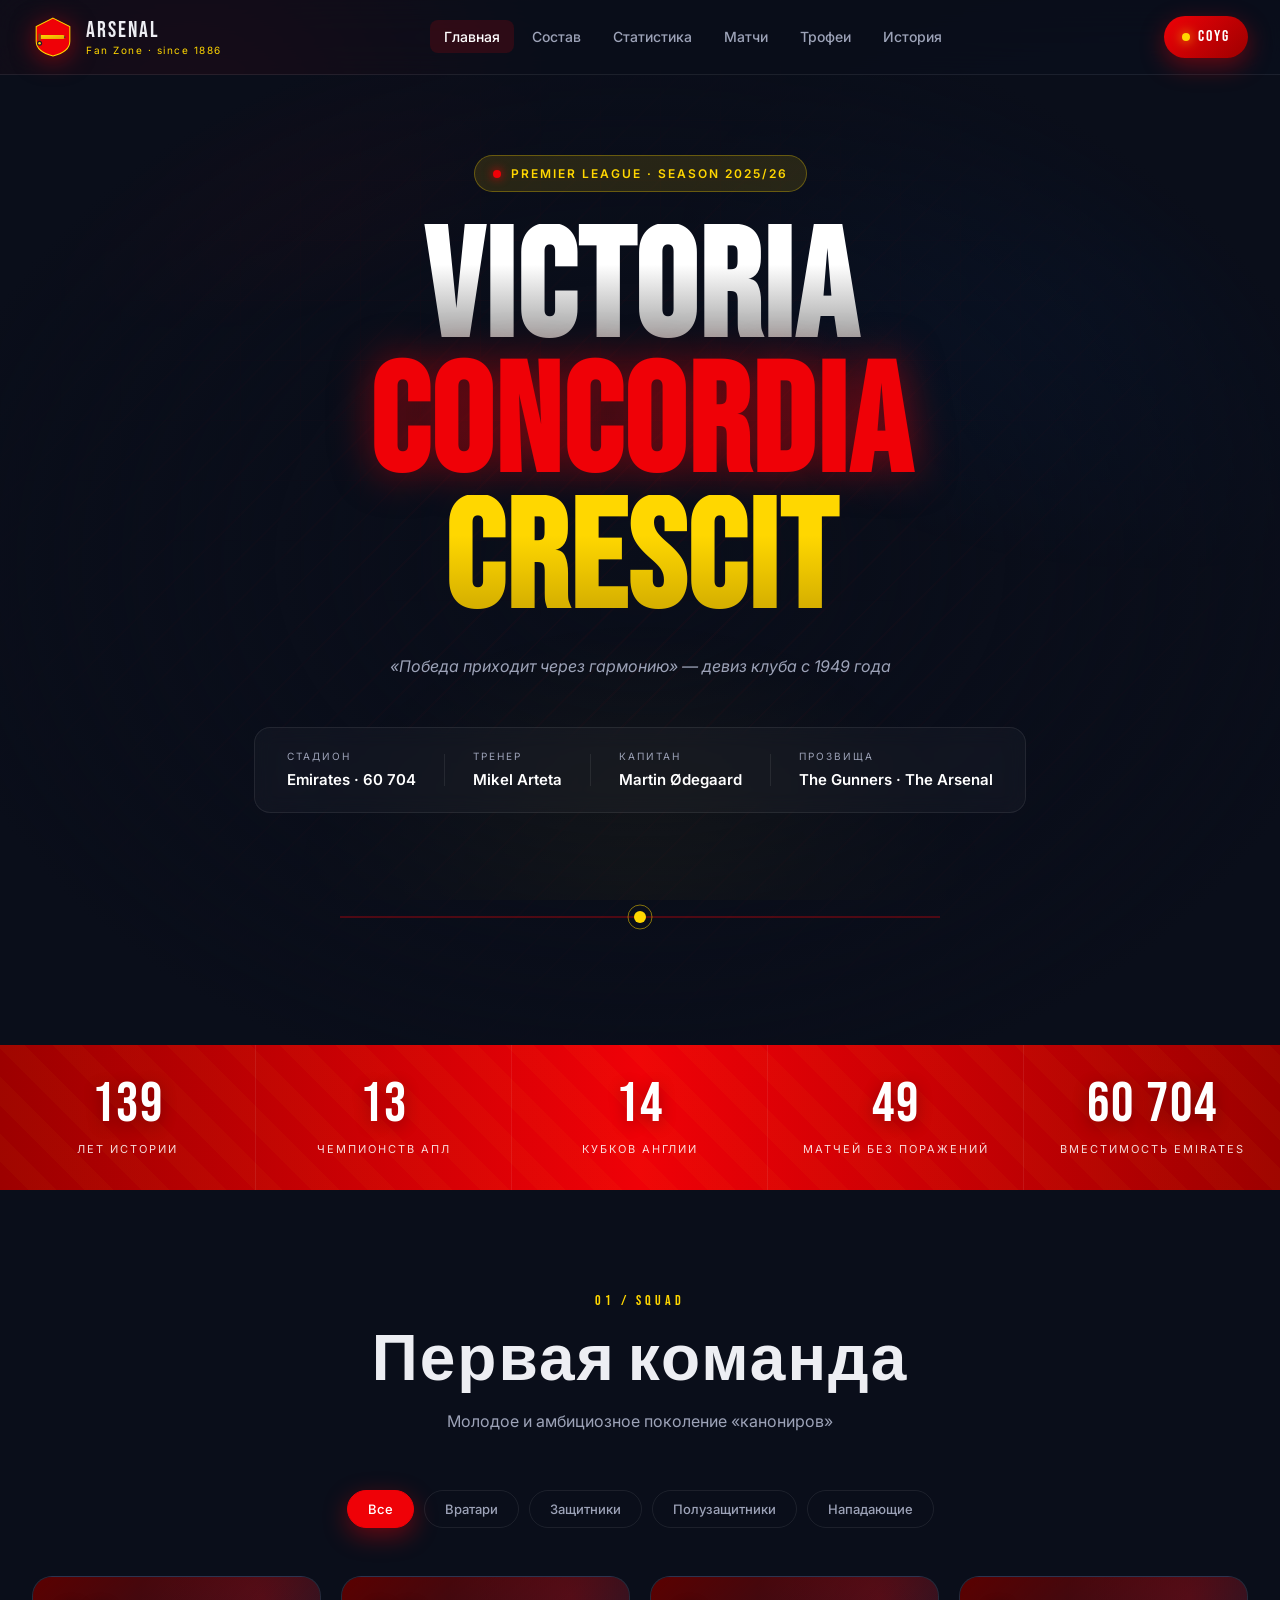
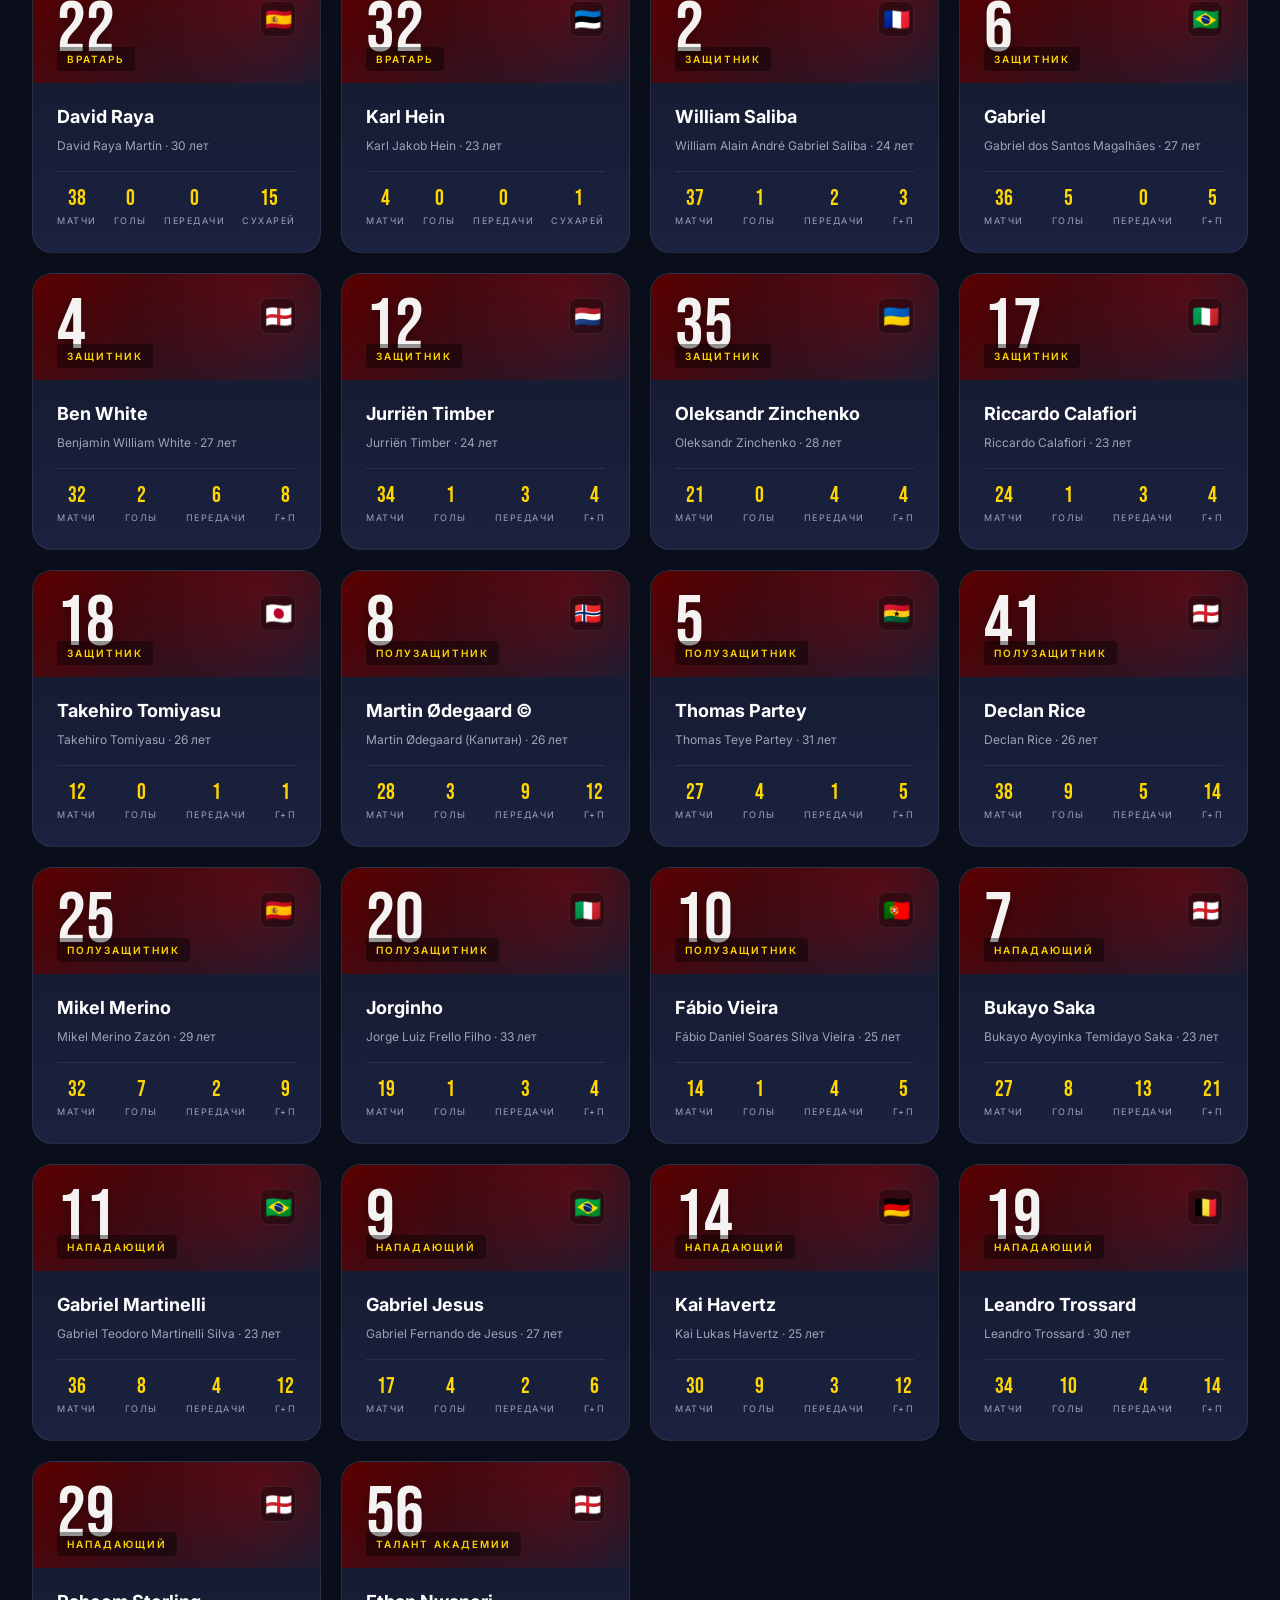
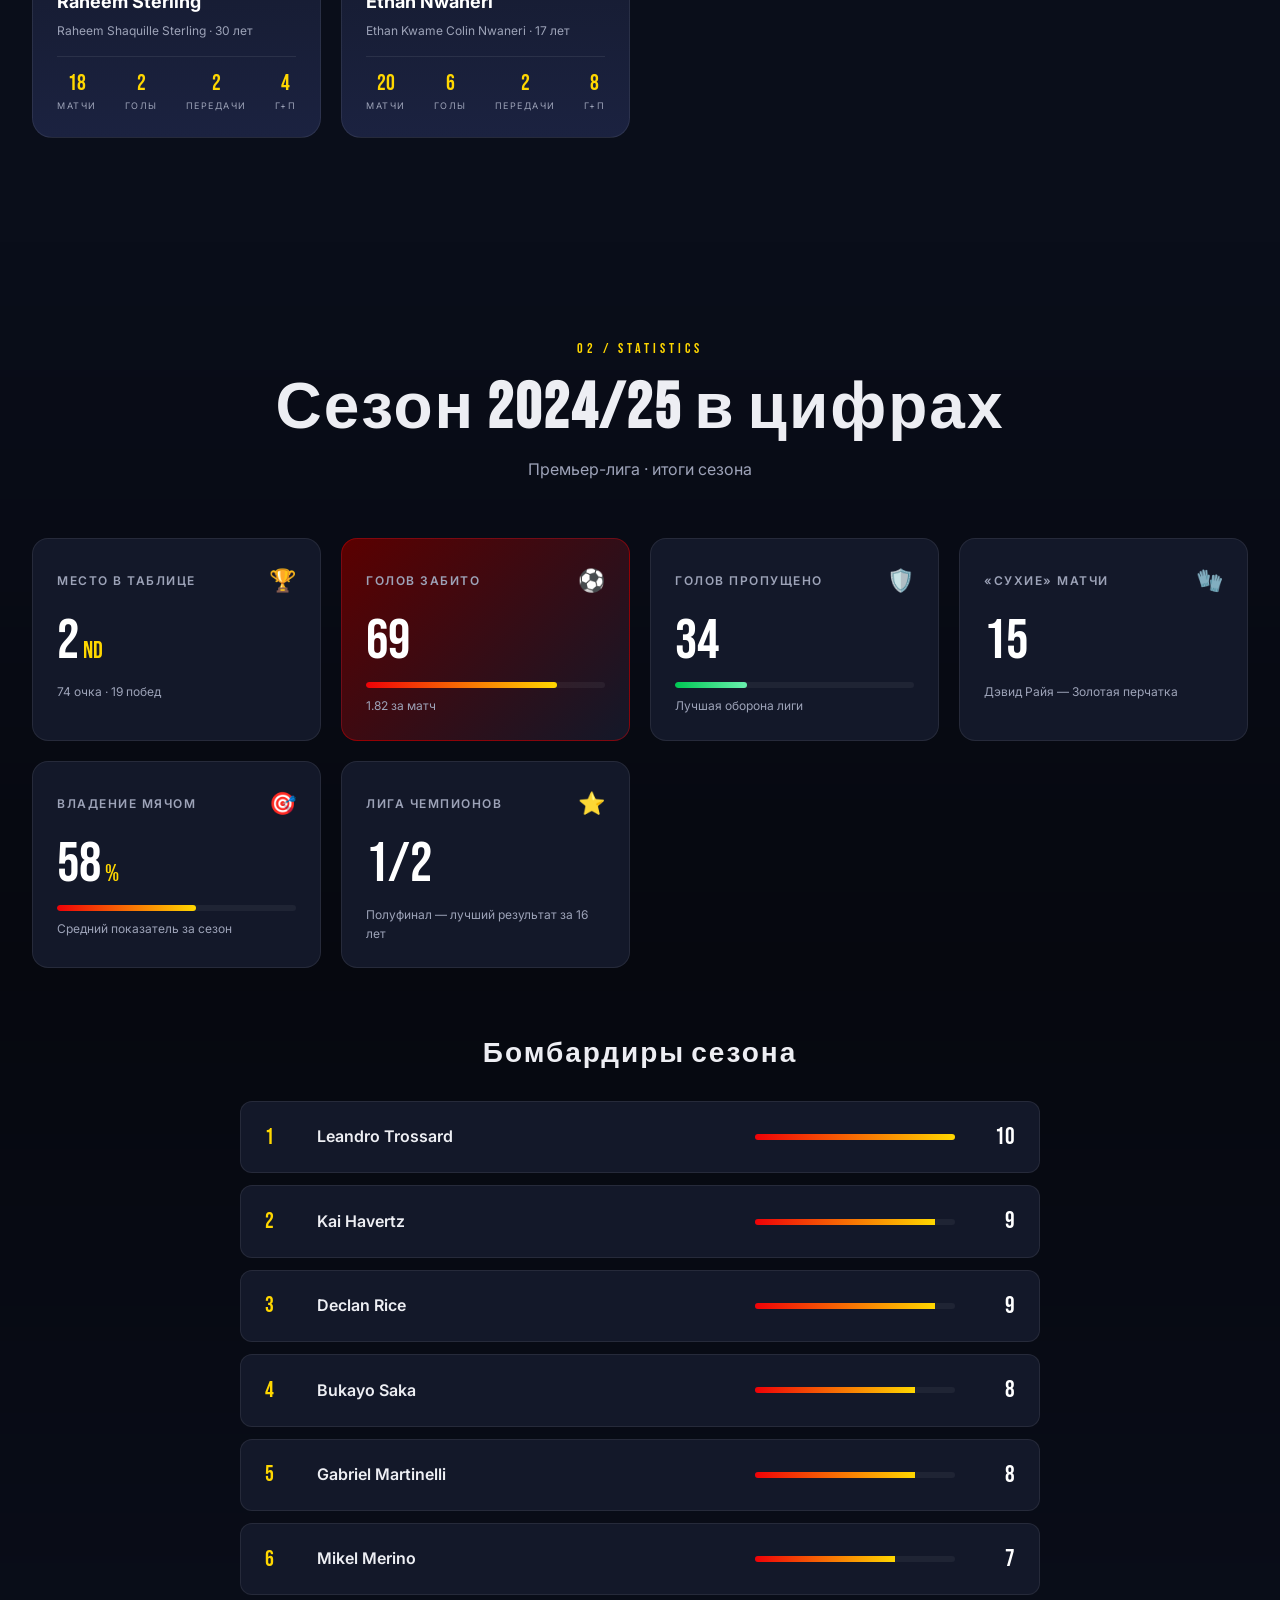
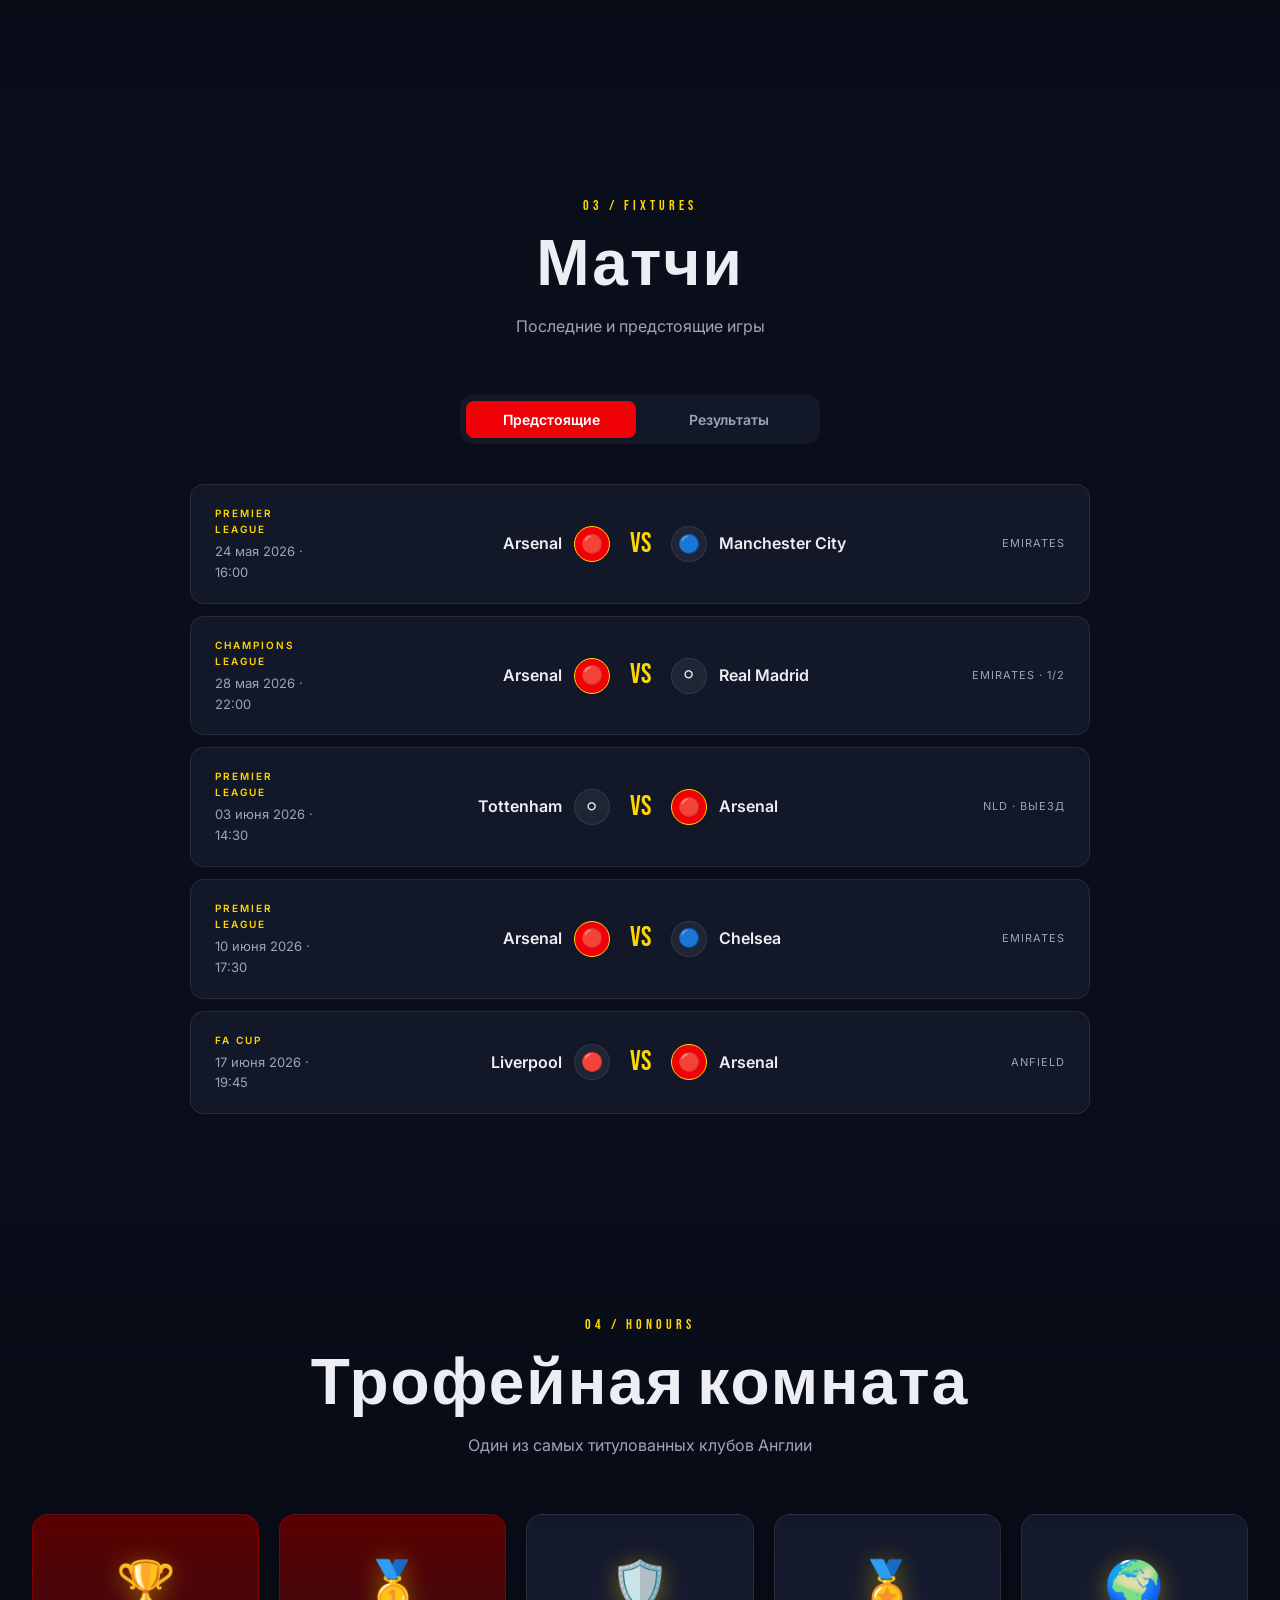
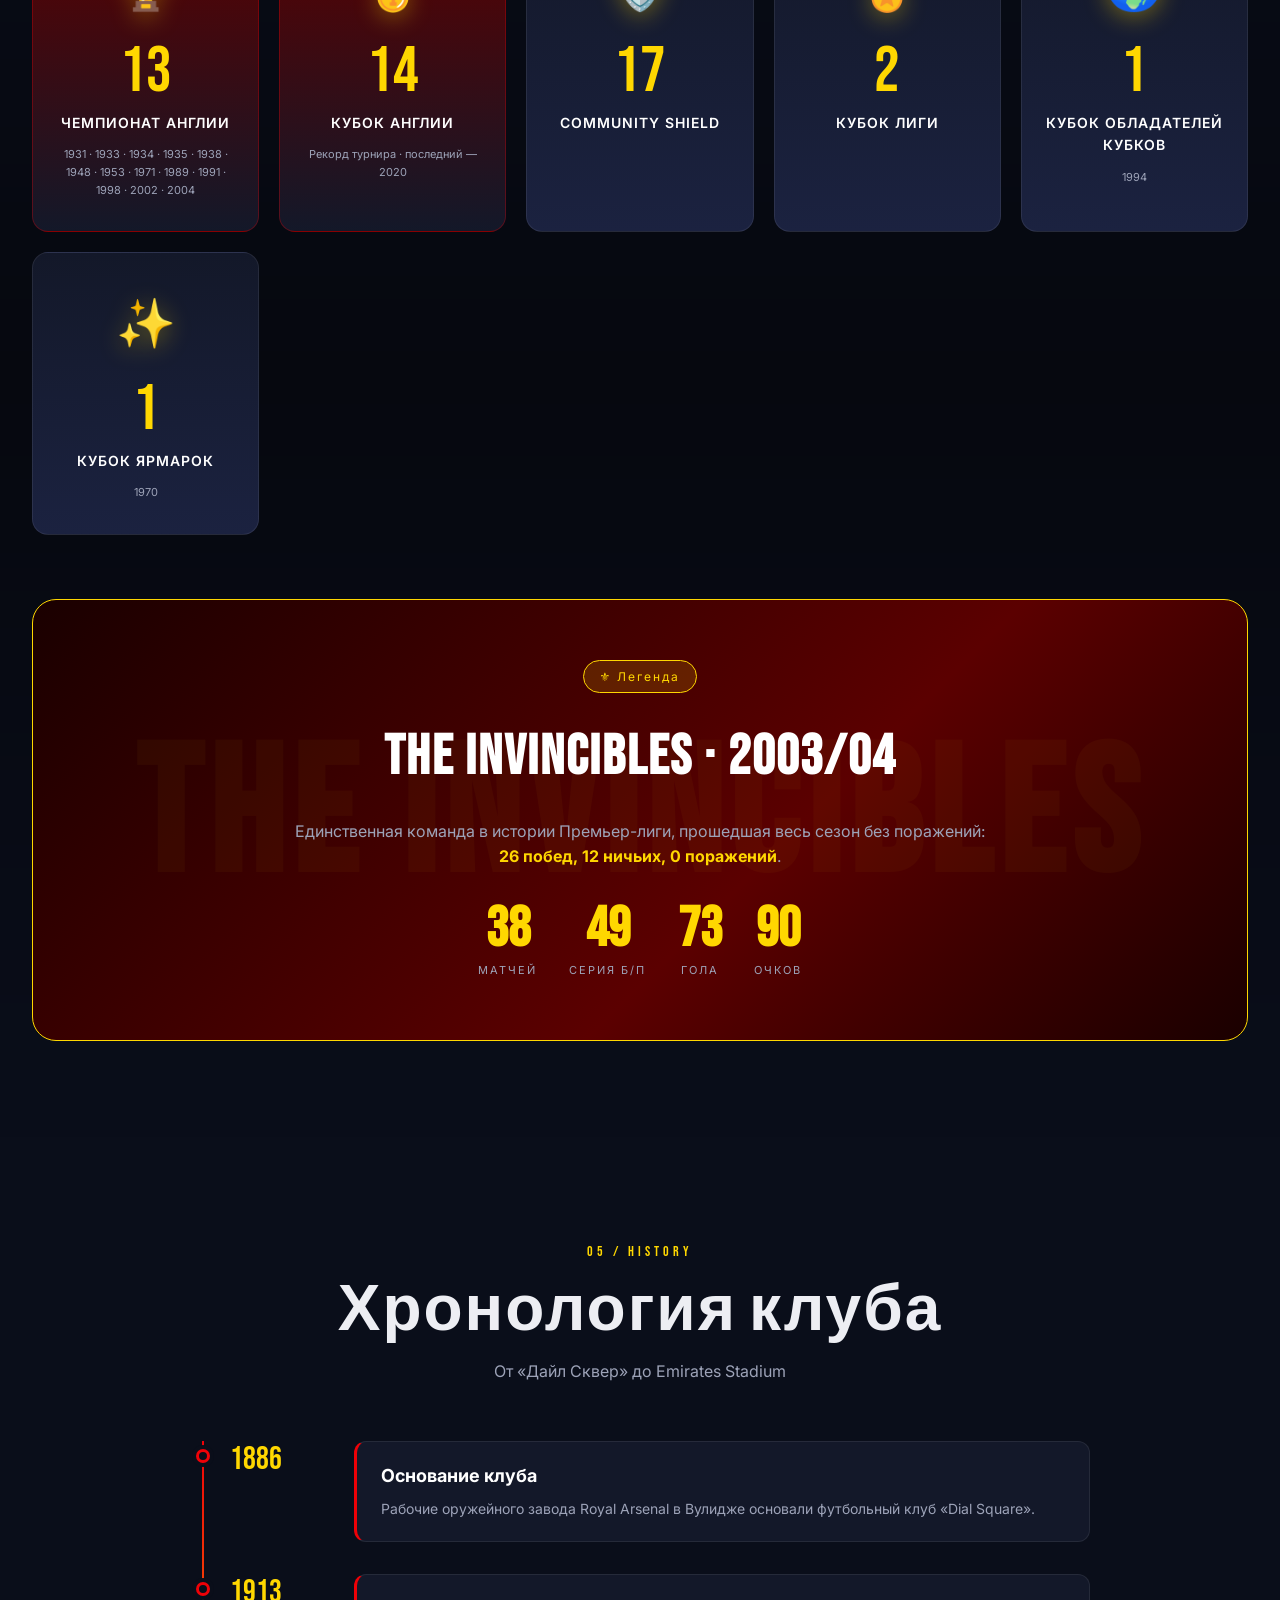
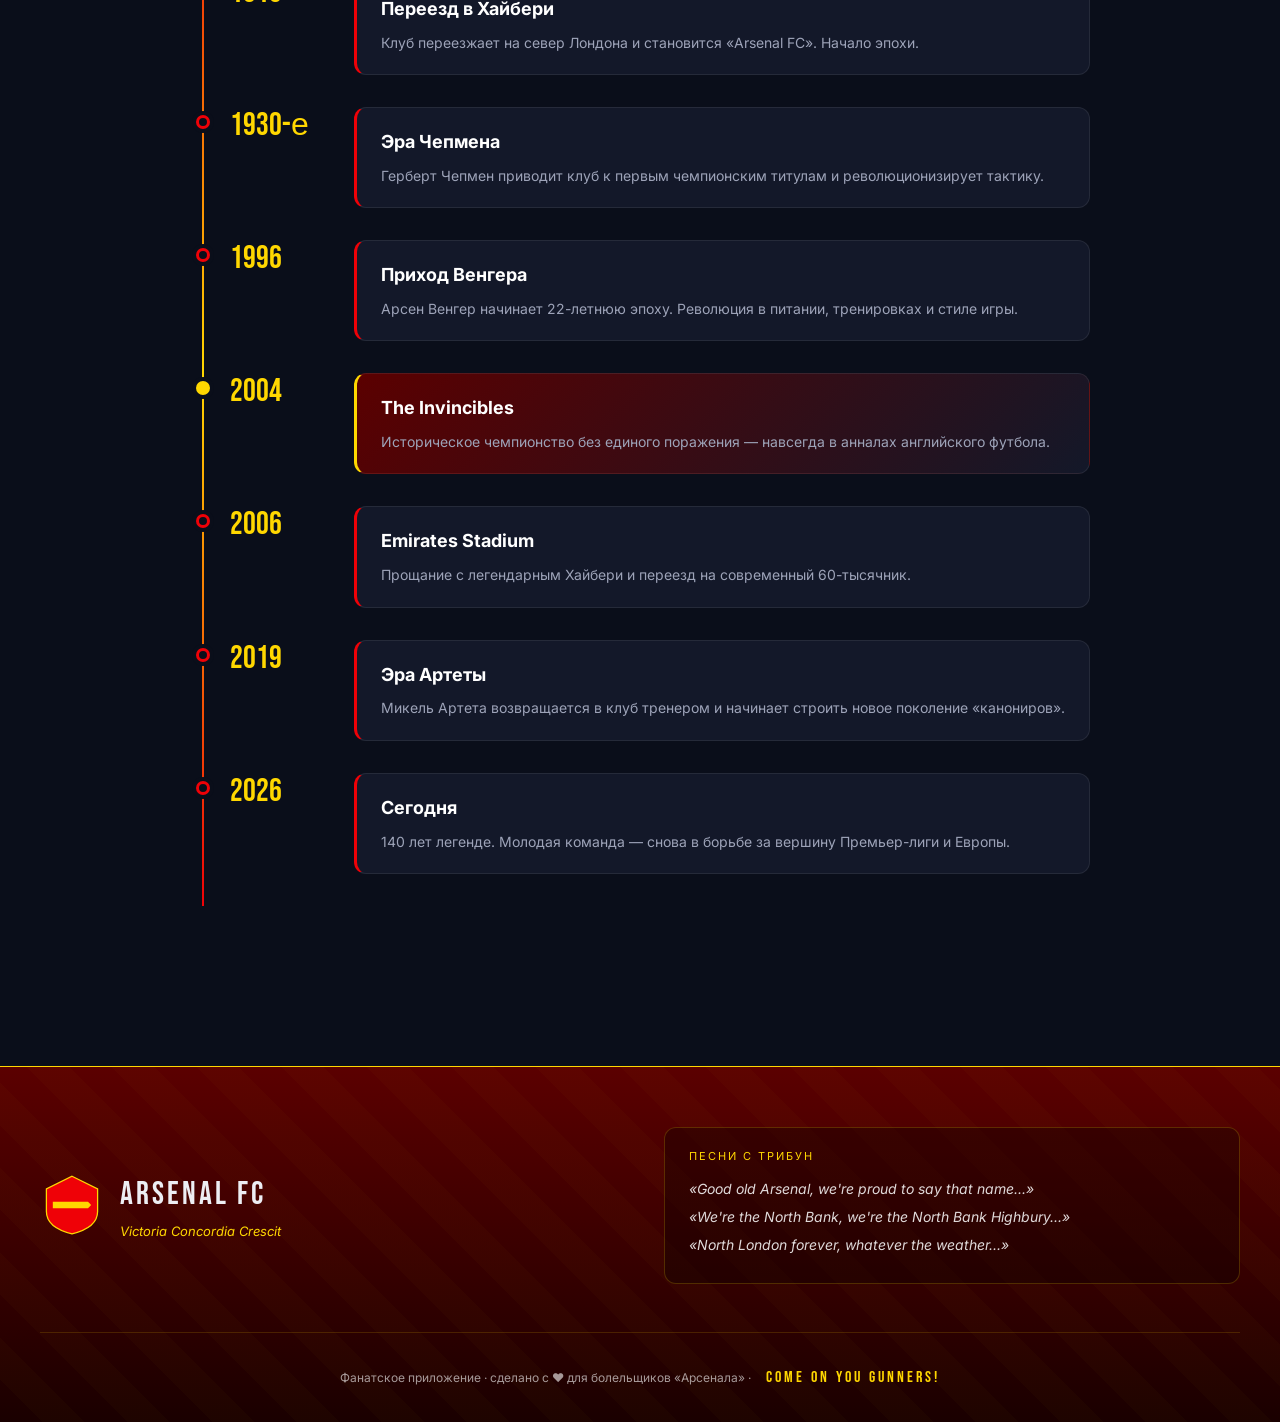
==== index.html @ 6361dd02 "Add Arsenal FC fan zone web app Self-contained HTML/CSS/JS application for Arsenal supporters featur" ====
<!DOCTYPE html>
<html lang="ru">
<head>
<meta charset="UTF-8" />
<meta name="viewport" content="width=device-width, initial-scale=1.0" />
<title>Arsenal FC — Fan Zone</title>
<link rel="preconnect" href="https://fonts.googleapis.com">
<link rel="preconnect" href="https://fonts.gstatic.com" crossorigin>
<link href="https://fonts.googleapis.com/css2?family=Bebas+Neue&family=Inter:wght@300;400;500;600;700;900&display=swap" rel="stylesheet">
<link rel="stylesheet" href="styles.css" />
</head>
<body>

<!-- ANIMATED BACKGROUND -->
<div class="bg-grid"></div>
<div class="bg-glow"></div>

<!-- NAVIGATION -->
<nav class="nav">
  <div class="nav-inner">
    <div class="logo">
      <svg viewBox="0 0 100 100" class="logo-svg" xmlns="http://www.w3.org/2000/svg">
        <defs>
          <linearGradient id="cannonGrad" x1="0" y1="0" x2="1" y2="1">
            <stop offset="0%" stop-color="#FFD700"/>
            <stop offset="100%" stop-color="#E5A100"/>
          </linearGradient>
        </defs>
        <path d="M50 5 L90 25 L90 60 Q90 85 50 95 Q10 85 10 60 L10 25 Z"
              fill="#EF0107" stroke="#FFD700" stroke-width="2.5"/>
        <path d="M20 45 L75 45 L80 50 L75 55 L20 55 Z" fill="url(#cannonGrad)"/>
        <circle cx="78" cy="50" r="2" fill="#1a1a2e"/>
        <rect x="15" y="42" width="6" height="16" fill="#8B4513"/>
        <circle cx="18" cy="65" r="6" fill="#1a1a2e"/>
        <circle cx="18" cy="65" r="3" fill="#FFD700"/>
      </svg>
      <div class="logo-text">
        <span class="logo-title">ARSENAL</span>
        <span class="logo-sub">Fan Zone · since 1886</span>
      </div>
    </div>
    <ul class="nav-links">
      <li><a href="#hero" class="active">Главная</a></li>
      <li><a href="#squad">Состав</a></li>
      <li><a href="#stats">Статистика</a></li>
      <li><a href="#matches">Матчи</a></li>
      <li><a href="#trophies">Трофеи</a></li>
      <li><a href="#history">История</a></li>
    </ul>
    <div class="nav-cta">
      <span class="live-dot"></span> COYG
    </div>
  </div>
</nav>

<!-- HERO -->
<section id="hero" class="hero">
  <div class="hero-content">
    <div class="hero-tag">
      <span class="pulse"></span> Premier League · Season 2025/26
    </div>
    <h1 class="hero-title">
      <span class="line-1">VICTORIA</span>
      <span class="line-2">CONCORDIA</span>
      <span class="line-3">CRESCIT</span>
    </h1>
    <p class="hero-motto">«Победа приходит через гармонию» — девиз клуба с 1949 года</p>
    <div class="hero-meta">
      <div class="meta-item">
        <div class="meta-label">Стадион</div>
        <div class="meta-value">Emirates · 60 704</div>
      </div>
      <div class="meta-divider"></div>
      <div class="meta-item">
        <div class="meta-label">Тренер</div>
        <div class="meta-value">Mikel Arteta</div>
      </div>
      <div class="meta-divider"></div>
      <div class="meta-item">
        <div class="meta-label">Капитан</div>
        <div class="meta-value">Martin Ødegaard</div>
      </div>
      <div class="meta-divider"></div>
      <div class="meta-item">
        <div class="meta-label">Прозвища</div>
        <div class="meta-value">The Gunners · The Arsenal</div>
      </div>
    </div>
    <div class="hero-cannons">
      <svg viewBox="0 0 600 80" class="cannon-bar">
        <line x1="0" y1="40" x2="600" y2="40" stroke="#EF0107" stroke-width="2" opacity="0.3"/>
        <circle cx="300" cy="40" r="6" fill="#FFD700"/>
        <circle cx="300" cy="40" r="12" fill="none" stroke="#FFD700" stroke-width="1" opacity="0.5"/>
      </svg>
    </div>
  </div>
</section>

<!-- LIVE STATS BAR -->
<section class="stats-bar">
  <div class="stat-cell">
    <div class="stat-num" data-target="139">0</div>
    <div class="stat-label">Лет истории</div>
  </div>
  <div class="stat-cell">
    <div class="stat-num" data-target="13">0</div>
    <div class="stat-label">Чемпионств АПЛ</div>
  </div>
  <div class="stat-cell">
    <div class="stat-num" data-target="14">0</div>
    <div class="stat-label">Кубков Англии</div>
  </div>
  <div class="stat-cell">
    <div class="stat-num" data-target="49">0</div>
    <div class="stat-label">Матчей без поражений</div>
  </div>
  <div class="stat-cell">
    <div class="stat-num" data-target="60704">0</div>
    <div class="stat-label">Вместимость Emirates</div>
  </div>
</section>

<!-- SQUAD -->
<section id="squad" class="section">
  <div class="section-header">
    <div class="section-tag">01 / SQUAD</div>
    <h2 class="section-title">Первая команда</h2>
    <p class="section-sub">Молодое и амбициозное поколение «канониров»</p>
  </div>

  <div class="squad-filters">
    <button class="filter active" data-pos="all">Все</button>
    <button class="filter" data-pos="gk">Вратари</button>
    <button class="filter" data-pos="df">Защитники</button>
    <button class="filter" data-pos="mf">Полузащитники</button>
    <button class="filter" data-pos="fw">Нападающие</button>
  </div>

  <div class="squad-grid" id="squadGrid"></div>
</section>

<!-- STATS -->
<section id="stats" class="section section-dark">
  <div class="section-header">
    <div class="section-tag">02 / STATISTICS</div>
    <h2 class="section-title">Сезон 2024/25 в цифрах</h2>
    <p class="section-sub">Премьер-лига · итоги сезона</p>
  </div>

  <div class="stats-grid">
    <div class="stat-card">
      <div class="stat-card-head">
        <div class="stat-card-title">Место в таблице</div>
        <div class="stat-card-icon">🏆</div>
      </div>
      <div class="stat-card-value">2<span class="suffix">nd</span></div>
      <div class="stat-card-foot">74 очка · 19 побед</div>
    </div>
    <div class="stat-card highlight">
      <div class="stat-card-head">
        <div class="stat-card-title">Голов забито</div>
        <div class="stat-card-icon">⚽</div>
      </div>
      <div class="stat-card-value">69</div>
      <div class="progress"><div class="progress-fill" style="--w: 80%"></div></div>
      <div class="stat-card-foot">1.82 за матч</div>
    </div>
    <div class="stat-card">
      <div class="stat-card-head">
        <div class="stat-card-title">Голов пропущено</div>
        <div class="stat-card-icon">🛡️</div>
      </div>
      <div class="stat-card-value">34</div>
      <div class="progress"><div class="progress-fill green" style="--w: 30%"></div></div>
      <div class="stat-card-foot">Лучшая оборона лиги</div>
    </div>
    <div class="stat-card">
      <div class="stat-card-head">
        <div class="stat-card-title">«Сухие» матчи</div>
        <div class="stat-card-icon">🧤</div>
      </div>
      <div class="stat-card-value">15</div>
      <div class="stat-card-foot">Дэвид Райя — Золотая перчатка</div>
    </div>
    <div class="stat-card">
      <div class="stat-card-head">
        <div class="stat-card-title">Владение мячом</div>
        <div class="stat-card-icon">🎯</div>
      </div>
      <div class="stat-card-value">58<span class="suffix">%</span></div>
      <div class="progress"><div class="progress-fill" style="--w: 58%"></div></div>
      <div class="stat-card-foot">Средний показатель за сезон</div>
    </div>
    <div class="stat-card">
      <div class="stat-card-head">
        <div class="stat-card-title">Лига Чемпионов</div>
        <div class="stat-card-icon">⭐</div>
      </div>
      <div class="stat-card-value">1/2</div>
      <div class="stat-card-foot">Полуфинал — лучший результат за 16 лет</div>
    </div>
  </div>

  <div class="top-scorers">
    <h3 class="block-title">Бомбардиры сезона</h3>
    <div class="scorer-list" id="scorerList"></div>
  </div>
</section>

<!-- MATCHES -->
<section id="matches" class="section">
  <div class="section-header">
    <div class="section-tag">03 / FIXTURES</div>
    <h2 class="section-title">Матчи</h2>
    <p class="section-sub">Последние и предстоящие игры</p>
  </div>

  <div class="match-tabs">
    <button class="match-tab active" data-tab="upcoming">Предстоящие</button>
    <button class="match-tab" data-tab="results">Результаты</button>
  </div>

  <div class="match-list" id="matchList"></div>
</section>

<!-- TROPHIES -->
<section id="trophies" class="section section-dark">
  <div class="section-header">
    <div class="section-tag">04 / HONOURS</div>
    <h2 class="section-title">Трофейная комната</h2>
    <p class="section-sub">Один из самых титулованных клубов Англии</p>
  </div>

  <div class="trophy-grid">
    <div class="trophy big">
      <div class="trophy-icon">🏆</div>
      <div class="trophy-count">13</div>
      <div class="trophy-name">Чемпионат Англии</div>
      <div class="trophy-years">1931 · 1933 · 1934 · 1935 · 1938 · 1948 · 1953 · 1971 · 1989 · 1991 · 1998 · 2002 · 2004</div>
    </div>
    <div class="trophy big">
      <div class="trophy-icon">🥇</div>
      <div class="trophy-count">14</div>
      <div class="trophy-name">Кубок Англии</div>
      <div class="trophy-years">Рекорд турнира · последний — 2020</div>
    </div>
    <div class="trophy">
      <div class="trophy-icon">🛡️</div>
      <div class="trophy-count">17</div>
      <div class="trophy-name">Community Shield</div>
    </div>
    <div class="trophy">
      <div class="trophy-icon">🏅</div>
      <div class="trophy-count">2</div>
      <div class="trophy-name">Кубок Лиги</div>
    </div>
    <div class="trophy">
      <div class="trophy-icon">🌍</div>
      <div class="trophy-count">1</div>
      <div class="trophy-name">Кубок обладателей кубков</div>
      <div class="trophy-years">1994</div>
    </div>
    <div class="trophy">
      <div class="trophy-icon">✨</div>
      <div class="trophy-count">1</div>
      <div class="trophy-name">Кубок Ярмарок</div>
      <div class="trophy-years">1970</div>
    </div>
  </div>

  <div class="invincibles">
    <div class="invincibles-bg">THE INVINCIBLES</div>
    <div class="invincibles-content">
      <div class="invincibles-tag">⚜️ Легенда</div>
      <h3>The Invincibles · 2003/04</h3>
      <p>Единственная команда в истории Премьер-лиги, прошедшая весь сезон без поражений: <strong>26 побед, 12 ничьих, 0 поражений</strong>.</p>
      <div class="invincibles-stats">
        <div><b>38</b><span>матчей</span></div>
        <div><b>49</b><span>серия б/п</span></div>
        <div><b>73</b><span>гола</span></div>
        <div><b>90</b><span>очков</span></div>
      </div>
    </div>
  </div>
</section>

<!-- HISTORY -->
<section id="history" class="section">
  <div class="section-header">
    <div class="section-tag">05 / HISTORY</div>
    <h2 class="section-title">Хронология клуба</h2>
    <p class="section-sub">От «Дайл Сквер» до Emirates Stadium</p>
  </div>

  <div class="timeline">
    <div class="t-item">
      <div class="t-year">1886</div>
      <div class="t-card">
        <h4>Основание клуба</h4>
        <p>Рабочие оружейного завода Royal Arsenal в Вулидже основали футбольный клуб «Dial Square».</p>
      </div>
    </div>
    <div class="t-item">
      <div class="t-year">1913</div>
      <div class="t-card">
        <h4>Переезд в Хайбери</h4>
        <p>Клуб переезжает на север Лондона и становится «Arsenal FC». Начало эпохи.</p>
      </div>
    </div>
    <div class="t-item">
      <div class="t-year">1930-е</div>
      <div class="t-card">
        <h4>Эра Чепмена</h4>
        <p>Герберт Чепмен приводит клуб к первым чемпионским титулам и революционизирует тактику.</p>
      </div>
    </div>
    <div class="t-item">
      <div class="t-year">1996</div>
      <div class="t-card">
        <h4>Приход Венгера</h4>
        <p>Арсен Венгер начинает 22-летнюю эпоху. Революция в питании, тренировках и стиле игры.</p>
      </div>
    </div>
    <div class="t-item highlight">
      <div class="t-year">2004</div>
      <div class="t-card">
        <h4>The Invincibles</h4>
        <p>Историческое чемпионство без единого поражения — навсегда в анналах английского футбола.</p>
      </div>
    </div>
    <div class="t-item">
      <div class="t-year">2006</div>
      <div class="t-card">
        <h4>Emirates Stadium</h4>
        <p>Прощание с легендарным Хайбери и переезд на современный 60-тысячник.</p>
      </div>
    </div>
    <div class="t-item">
      <div class="t-year">2019</div>
      <div class="t-card">
        <h4>Эра Артеты</h4>
        <p>Микель Артета возвращается в клуб тренером и начинает строить новое поколение «канониров».</p>
      </div>
    </div>
    <div class="t-item">
      <div class="t-year">2026</div>
      <div class="t-card">
        <h4>Сегодня</h4>
        <p>140 лет легенде. Молодая команда — снова в борьбе за вершину Премьер-лиги и Европы.</p>
      </div>
    </div>
  </div>
</section>

<!-- FOOTER -->
<footer class="footer">
  <div class="footer-inner">
    <div class="footer-brand">
      <svg viewBox="0 0 100 100" class="footer-logo" xmlns="http://www.w3.org/2000/svg">
        <path d="M50 5 L90 25 L90 60 Q90 85 50 95 Q10 85 10 60 L10 25 Z"
              fill="#EF0107" stroke="#FFD700" stroke-width="2"/>
        <path d="M20 45 L75 45 L80 50 L75 55 L20 55 Z" fill="#FFD700"/>
      </svg>
      <div>
        <div class="footer-title">ARSENAL FC</div>
        <div class="footer-motto">Victoria Concordia Crescit</div>
      </div>
    </div>
    <div class="footer-chants">
      <div class="chant-title">Песни с трибун</div>
      <div class="chant">«Good old Arsenal, we're proud to say that name...»</div>
      <div class="chant">«We're the North Bank, we're the North Bank Highbury...»</div>
      <div class="chant">«North London forever, whatever the weather...»</div>
    </div>
    <div class="footer-bottom">
      Фанатское приложение · сделано с ❤️ для болельщиков «Арсенала» · <span class="coyg">COME ON YOU GUNNERS!</span>
    </div>
  </div>
</footer>

<script src="app.js"></script>
</body>
</html>
---- styles.css ----
/* ===== Reset & base ===== */
*, *::before, *::after { box-sizing: border-box; margin: 0; padding: 0; }

:root {
  --red: #EF0107;
  --red-dark: #9D0000;
  --red-deep: #5B0000;
  --gold: #FFD700;
  --gold-dark: #C8A300;
  --navy: #023474;
  --ink: #0A0E1A;
  --ink-2: #131829;
  --ink-3: #1B2240;
  --paper: #F7F4EC;
  --text: #EDEEF3;
  --text-dim: #9DA3B8;
  --line: rgba(255,255,255,0.08);
}

html { scroll-behavior: smooth; }

body {
  font-family: 'Inter', system-ui, sans-serif;
  background: var(--ink);
  color: var(--text);
  line-height: 1.6;
  overflow-x: hidden;
  min-height: 100vh;
}

/* ===== Animated background ===== */
.bg-grid {
  position: fixed; inset: 0; z-index: -2;
  background-image:
    linear-gradient(rgba(239,1,7,0.04) 1px, transparent 1px),
    linear-gradient(90deg, rgba(239,1,7,0.04) 1px, transparent 1px);
  background-size: 60px 60px;
  mask-image: radial-gradient(ellipse 80% 50% at 50% 30%, #000 30%, transparent 80%);
}

.bg-glow {
  position: fixed; inset: 0; z-index: -1; pointer-events: none;
  background:
    radial-gradient(600px 400px at 15% 10%, rgba(239,1,7,0.25), transparent 60%),
    radial-gradient(800px 500px at 90% 30%, rgba(2,52,116,0.35), transparent 60%),
    radial-gradient(500px 400px at 50% 100%, rgba(255,215,0,0.08), transparent 70%);
}

/* ===== Navigation ===== */
.nav {
  position: sticky; top: 0; z-index: 100;
  background: rgba(10,14,26,0.75);
  backdrop-filter: blur(20px);
  border-bottom: 1px solid var(--line);
}
.nav-inner {
  max-width: 1400px; margin: 0 auto;
  padding: 16px 32px;
  display: flex; align-items: center; justify-content: space-between;
  gap: 32px;
}
.logo { display: flex; align-items: center; gap: 12px; }
.logo-svg { width: 42px; height: 42px; filter: drop-shadow(0 4px 12px rgba(239,1,7,0.5)); }
.logo-text { display: flex; flex-direction: column; line-height: 1; }
.logo-title { font-family: 'Bebas Neue', sans-serif; font-size: 22px; letter-spacing: 2px; }
.logo-sub { font-size: 10px; color: var(--gold); letter-spacing: 1.5px; margin-top: 3px; }

.nav-links {
  list-style: none; display: flex; gap: 4px;
}
.nav-links a {
  color: var(--text-dim); text-decoration: none;
  padding: 8px 14px; border-radius: 8px;
  font-size: 14px; font-weight: 500;
  transition: all .2s;
}
.nav-links a:hover, .nav-links a.active {
  color: #fff; background: rgba(239,1,7,0.15);
}

.nav-cta {
  background: linear-gradient(135deg, var(--red), var(--red-dark));
  color: #fff; padding: 8px 18px; border-radius: 999px;
  font-family: 'Bebas Neue', sans-serif; letter-spacing: 2px;
  display: flex; align-items: center; gap: 8px;
  box-shadow: 0 8px 24px rgba(239,1,7,0.4);
}
.live-dot {
  width: 8px; height: 8px; border-radius: 50%;
  background: var(--gold); box-shadow: 0 0 12px var(--gold);
  animation: pulse 1.5s infinite;
}
@keyframes pulse {
  0%, 100% { opacity: 1; transform: scale(1); }
  50% { opacity: 0.5; transform: scale(1.4); }
}

/* ===== HERO ===== */
.hero {
  min-height: 88vh;
  display: flex; align-items: center; justify-content: center;
  padding: 80px 32px;
  position: relative;
  text-align: center;
}
.hero::before {
  content: ''; position: absolute; inset: 0;
  background:
    radial-gradient(ellipse at center, transparent 0%, var(--ink) 80%),
    repeating-linear-gradient(135deg, rgba(239,1,7,0.03) 0 2px, transparent 2px 30px);
  pointer-events: none;
}
.hero-content { position: relative; max-width: 1100px; z-index: 2; }

.hero-tag {
  display: inline-flex; align-items: center; gap: 10px;
  background: rgba(255,215,0,0.12);
  border: 1px solid rgba(255,215,0,0.3);
  color: var(--gold);
  padding: 8px 18px; border-radius: 999px;
  font-size: 12px; letter-spacing: 2px; font-weight: 600;
  text-transform: uppercase;
  margin-bottom: 32px;
}
.pulse {
  width: 8px; height: 8px; border-radius: 50%;
  background: var(--red); box-shadow: 0 0 10px var(--red);
  animation: pulse 2s infinite;
}

.hero-title {
  font-family: 'Bebas Neue', sans-serif;
  font-size: clamp(60px, 12vw, 160px);
  line-height: 0.88;
  letter-spacing: 2px;
  margin-bottom: 24px;
}
.hero-title span { display: block; }
.line-1 {
  background: linear-gradient(180deg, #fff 30%, #888 100%);
  -webkit-background-clip: text; background-clip: text;
  -webkit-text-fill-color: transparent;
  animation: slideIn 1s ease forwards;
}
.line-2 {
  color: var(--red);
  text-shadow: 0 0 40px rgba(239,1,7,0.5);
  animation: slideIn 1s .2s ease forwards;
  opacity: 0; transform: translateY(40px);
}
.line-3 {
  background: linear-gradient(180deg, var(--gold) 30%, var(--gold-dark) 100%);
  -webkit-background-clip: text; background-clip: text;
  -webkit-text-fill-color: transparent;
  animation: slideIn 1s .4s ease forwards;
  opacity: 0; transform: translateY(40px);
}
@keyframes slideIn {
  to { opacity: 1; transform: translateY(0); }
}

.hero-motto {
  color: var(--text-dim); font-size: 16px; font-style: italic;
  margin-bottom: 48px; max-width: 600px; margin-inline: auto;
}

.hero-meta {
  display: inline-flex; align-items: center; gap: 28px;
  background: rgba(255,255,255,0.03);
  border: 1px solid var(--line);
  padding: 20px 32px; border-radius: 16px;
  backdrop-filter: blur(10px);
  flex-wrap: wrap; justify-content: center;
}
.meta-item { text-align: left; }
.meta-label {
  font-size: 10px; color: var(--text-dim);
  text-transform: uppercase; letter-spacing: 2px;
  margin-bottom: 4px;
}
.meta-value { font-size: 15px; font-weight: 600; color: #fff; }
.meta-divider {
  width: 1px; height: 32px;
  background: var(--line);
}

.hero-cannons { margin-top: 64px; }
.cannon-bar { width: 100%; max-width: 600px; }

/* ===== STATS BAR ===== */
.stats-bar {
  display: grid; grid-template-columns: repeat(5, 1fr);
  background: linear-gradient(90deg, var(--red-dark) 0%, var(--red) 50%, var(--red-dark) 100%);
  position: relative; overflow: hidden;
}
.stats-bar::before {
  content: ''; position: absolute; inset: 0;
  background-image: repeating-linear-gradient(45deg, transparent 0 20px, rgba(255,215,0,0.03) 20px 40px);
}
.stat-cell {
  padding: 32px 16px; text-align: center;
  border-right: 1px solid rgba(255,255,255,0.08);
  position: relative; z-index: 1;
}
.stat-cell:last-child { border-right: none; }
.stat-num {
  font-family: 'Bebas Neue', sans-serif;
  font-size: 56px; line-height: 1;
  color: #fff; letter-spacing: 2px;
  text-shadow: 0 4px 16px rgba(0,0,0,0.3);
}
.stat-label {
  font-size: 11px; color: rgba(255,255,255,0.85);
  text-transform: uppercase; letter-spacing: 2px;
  margin-top: 8px;
}

/* ===== Sections ===== */
.section {
  padding: 100px 32px;
  max-width: 1400px; margin: 0 auto;
}
.section-dark {
  background: linear-gradient(180deg, transparent, rgba(0,0,0,0.4), transparent);
  max-width: none; padding-inline: 32px;
}
.section-dark > * { max-width: 1400px; margin-inline: auto; }
.section-header { text-align: center; margin-bottom: 56px; }
.section-tag {
  font-family: 'Bebas Neue', sans-serif;
  font-size: 14px; color: var(--gold);
  letter-spacing: 4px; margin-bottom: 16px;
}
.section-title {
  font-family: 'Bebas Neue', sans-serif;
  font-size: clamp(40px, 6vw, 64px);
  letter-spacing: 2px; line-height: 1;
  margin-bottom: 16px;
}
.section-sub { color: var(--text-dim); font-size: 16px; }

/* ===== SQUAD ===== */
.squad-filters {
  display: flex; justify-content: center; gap: 10px;
  flex-wrap: wrap; margin-bottom: 48px;
}
.filter {
  background: transparent;
  border: 1px solid var(--line);
  color: var(--text-dim);
  padding: 10px 20px; border-radius: 999px;
  font-size: 13px; font-weight: 500;
  cursor: pointer; transition: all .2s;
  font-family: inherit;
}
.filter:hover { color: #fff; border-color: rgba(255,255,255,0.3); }
.filter.active {
  background: var(--red); border-color: var(--red);
  color: #fff;
  box-shadow: 0 8px 24px rgba(239,1,7,0.4);
}

.squad-grid {
  display: grid;
  grid-template-columns: repeat(auto-fill, minmax(260px, 1fr));
  gap: 20px;
}

.player-card {
  background: linear-gradient(180deg, var(--ink-2) 0%, var(--ink-3) 100%);
  border: 1px solid var(--line);
  border-radius: 20px;
  overflow: hidden;
  position: relative;
  transition: all .3s cubic-bezier(.2,.8,.2,1);
  cursor: pointer;
}
.player-card::before {
  content: ''; position: absolute; top: 0; left: 0; right: 0; height: 4px;
  background: linear-gradient(90deg, var(--red), var(--gold), var(--red));
  opacity: 0; transition: opacity .3s;
}
.player-card:hover {
  transform: translateY(-8px);
  border-color: rgba(239,1,7,0.4);
  box-shadow: 0 20px 50px rgba(239,1,7,0.2);
}
.player-card:hover::before { opacity: 1; }

.player-top {
  padding: 24px;
  background:
    radial-gradient(circle at 80% 20%, rgba(239,1,7,0.2), transparent 50%),
    linear-gradient(135deg, var(--red-deep), transparent);
  position: relative;
  display: flex; align-items: flex-start; justify-content: space-between;
}
.player-num {
  font-family: 'Bebas Neue', sans-serif;
  font-size: 72px; line-height: 0.8;
  color: rgba(255,255,255,0.95);
  text-shadow: 0 4px 12px rgba(0,0,0,0.4);
}
.player-flag {
  width: 36px; height: 36px;
  display: flex; align-items: center; justify-content: center;
  background: rgba(0,0,0,0.3);
  border-radius: 8px;
  font-size: 22px;
  border: 1px solid var(--line);
}
.player-pos-badge {
  position: absolute; bottom: 12px; left: 24px;
  font-size: 10px; letter-spacing: 2px;
  color: var(--gold); font-weight: 600;
  background: rgba(0,0,0,0.4);
  padding: 4px 10px; border-radius: 4px;
  text-transform: uppercase;
}

.player-info { padding: 20px 24px 24px; }
.player-name {
  font-size: 18px; font-weight: 700;
  color: #fff; margin-bottom: 4px;
}
.player-fullname {
  font-size: 12px; color: var(--text-dim);
  margin-bottom: 16px;
}
.player-stats {
  display: flex; justify-content: space-between;
  padding-top: 16px;
  border-top: 1px solid var(--line);
}
.pstat { text-align: center; }
.pstat-val {
  font-family: 'Bebas Neue', sans-serif;
  font-size: 22px; color: var(--gold); line-height: 1;
}
.pstat-lab {
  font-size: 9px; color: var(--text-dim);
  letter-spacing: 1.5px; text-transform: uppercase;
  margin-top: 4px;
}

/* ===== STATS GRID ===== */
.stats-grid {
  display: grid;
  grid-template-columns: repeat(auto-fit, minmax(280px, 1fr));
  gap: 20px;
  margin-bottom: 64px;
}
.stat-card {
  background: var(--ink-2);
  border: 1px solid var(--line);
  border-radius: 16px;
  padding: 24px;
  position: relative;
  overflow: hidden;
  transition: all .3s;
}
.stat-card:hover {
  border-color: rgba(239,1,7,0.4);
  transform: translateY(-4px);
}
.stat-card.highlight {
  background: linear-gradient(135deg, var(--red-deep), var(--ink-2));
  border-color: rgba(239,1,7,0.4);
}
.stat-card-head {
  display: flex; align-items: center; justify-content: space-between;
  margin-bottom: 16px;
}
.stat-card-title {
  font-size: 12px; color: var(--text-dim);
  text-transform: uppercase; letter-spacing: 1.5px;
  font-weight: 600;
}
.stat-card-icon { font-size: 22px; }
.stat-card-value {
  font-family: 'Bebas Neue', sans-serif;
  font-size: 56px; line-height: 1;
  color: #fff; margin-bottom: 12px;
}
.stat-card-value .suffix { font-size: 24px; color: var(--gold); margin-left: 4px; }
.stat-card-foot {
  font-size: 12px; color: var(--text-dim);
  margin-top: 8px;
}
.progress {
  width: 100%; height: 6px;
  background: rgba(255,255,255,0.05);
  border-radius: 999px; overflow: hidden;
}
.progress-fill {
  height: 100%; width: var(--w);
  background: linear-gradient(90deg, var(--red), var(--gold));
  border-radius: 999px;
  animation: grow 1.5s ease;
}
.progress-fill.green {
  background: linear-gradient(90deg, #00C853, #69F0AE);
}
@keyframes grow { from { width: 0; } }

/* Top scorers */
.top-scorers { margin-top: 56px; }
.block-title {
  font-family: 'Bebas Neue', sans-serif;
  font-size: 28px; letter-spacing: 2px;
  margin-bottom: 24px; text-align: center;
}
.scorer-list {
  display: flex; flex-direction: column; gap: 12px;
  max-width: 800px; margin: 0 auto;
}
.scorer {
  display: grid;
  grid-template-columns: 32px 1fr auto auto;
  gap: 20px; align-items: center;
  background: var(--ink-2);
  padding: 16px 24px; border-radius: 12px;
  border: 1px solid var(--line);
  transition: all .2s;
}
.scorer:hover {
  border-color: rgba(239,1,7,0.4);
  transform: translateX(6px);
}
.scorer-rank {
  font-family: 'Bebas Neue', sans-serif;
  font-size: 22px; color: var(--gold);
}
.scorer-name { font-weight: 600; }
.scorer-bar {
  width: 200px; height: 6px;
  background: rgba(255,255,255,0.05);
  border-radius: 999px; overflow: hidden;
}
.scorer-bar-fill {
  height: 100%;
  background: linear-gradient(90deg, var(--red), var(--gold));
}
.scorer-goals {
  font-family: 'Bebas Neue', sans-serif;
  font-size: 24px; color: #fff;
  min-width: 40px; text-align: right;
}

/* ===== MATCHES ===== */
.match-tabs {
  display: flex; justify-content: center; gap: 8px;
  margin-bottom: 40px;
  background: var(--ink-2);
  padding: 6px; border-radius: 12px;
  max-width: 360px; margin-inline: auto;
}
.match-tab {
  flex: 1;
  background: transparent; border: none;
  color: var(--text-dim);
  padding: 10px 20px; border-radius: 8px;
  font-size: 14px; font-weight: 600;
  cursor: pointer; transition: all .2s;
  font-family: inherit;
}
.match-tab.active {
  background: var(--red); color: #fff;
}

.match-list {
  display: flex; flex-direction: column; gap: 12px;
  max-width: 900px; margin: 0 auto;
}
.match {
  background: var(--ink-2);
  border: 1px solid var(--line);
  border-radius: 14px;
  padding: 20px 24px;
  display: grid;
  grid-template-columns: 100px 1fr auto 1fr 100px;
  gap: 20px; align-items: center;
  transition: all .2s;
}
.match:hover { border-color: rgba(239,1,7,0.4); }
.match-comp {
  font-size: 10px; letter-spacing: 2px;
  color: var(--gold); font-weight: 600;
  text-transform: uppercase;
}
.match-date {
  font-size: 13px; color: var(--text-dim);
  margin-top: 4px;
}
.match-team {
  display: flex; align-items: center; gap: 12px;
  font-weight: 600;
}
.match-team.home { justify-content: flex-end; text-align: right; }
.match-team.away { justify-content: flex-start; }
.team-badge {
  width: 36px; height: 36px;
  border-radius: 50%;
  display: flex; align-items: center; justify-content: center;
  font-size: 18px;
  background: rgba(255,255,255,0.06);
  border: 1px solid var(--line);
  flex-shrink: 0;
}
.team-badge.arsenal {
  background: var(--red);
  border-color: var(--gold);
  color: #fff;
}
.match-vs {
  font-family: 'Bebas Neue', sans-serif;
  font-size: 28px; color: var(--gold);
  text-align: center;
}
.match-score {
  font-family: 'Bebas Neue', sans-serif;
  font-size: 28px; color: #fff;
  background: rgba(0,0,0,0.3);
  padding: 4px 16px; border-radius: 8px;
  text-align: center;
}
.match-score.win { color: #4CAF50; }
.match-score.loss { color: #FF5252; }
.match-score.draw { color: var(--gold); }
.match-venue {
  font-size: 11px; color: var(--text-dim);
  text-align: right;
  text-transform: uppercase; letter-spacing: 1px;
}

/* ===== TROPHIES ===== */
.trophy-grid {
  display: grid;
  grid-template-columns: repeat(auto-fit, minmax(220px, 1fr));
  gap: 20px;
  margin-bottom: 64px;
}
.trophy {
  background: linear-gradient(180deg, var(--ink-2) 0%, var(--ink-3) 100%);
  border: 1px solid var(--line);
  border-radius: 16px;
  padding: 32px 24px;
  text-align: center;
  position: relative;
  overflow: hidden;
  transition: all .3s;
}
.trophy::before {
  content: ''; position: absolute; inset: 0;
  background: radial-gradient(circle at 50% 0%, rgba(255,215,0,0.15), transparent 60%);
  opacity: 0; transition: opacity .3s;
}
.trophy:hover { transform: translateY(-6px); border-color: rgba(255,215,0,0.4); }
.trophy:hover::before { opacity: 1; }
.trophy.big {
  background: linear-gradient(180deg, var(--red-deep) 0%, var(--ink-2) 100%);
  border-color: rgba(239,1,7,0.3);
}
.trophy-icon {
  font-size: 48px; margin-bottom: 16px;
  filter: drop-shadow(0 4px 12px rgba(255,215,0,0.4));
}
.trophy-count {
  font-family: 'Bebas Neue', sans-serif;
  font-size: 64px; line-height: 1;
  color: var(--gold);
  margin-bottom: 8px;
}
.trophy-name {
  font-size: 14px; font-weight: 600;
  color: #fff; margin-bottom: 12px;
  text-transform: uppercase; letter-spacing: 1px;
}
.trophy-years {
  font-size: 11px; color: var(--text-dim);
  line-height: 1.6;
}

/* Invincibles */
.invincibles {
  position: relative;
  border-radius: 24px;
  overflow: hidden;
  background: linear-gradient(135deg, #1a0000, var(--red-deep) 60%, #1a0000);
  border: 1px solid var(--gold);
  padding: 60px 40px;
  text-align: center;
}
.invincibles-bg {
  position: absolute; inset: 0;
  font-family: 'Bebas Neue', sans-serif;
  font-size: clamp(60px, 14vw, 220px);
  font-weight: 900;
  color: rgba(255,215,0,0.04);
  display: flex; align-items: center; justify-content: center;
  white-space: nowrap; letter-spacing: 8px;
  pointer-events: none;
}
.invincibles-content { position: relative; z-index: 2; }
.invincibles-tag {
  display: inline-block;
  background: rgba(255,215,0,0.15);
  border: 1px solid var(--gold);
  color: var(--gold);
  padding: 6px 16px; border-radius: 999px;
  font-size: 12px; letter-spacing: 2px;
  margin-bottom: 20px;
}
.invincibles h3 {
  font-family: 'Bebas Neue', sans-serif;
  font-size: clamp(36px, 6vw, 56px);
  color: #fff; letter-spacing: 2px;
  margin-bottom: 16px;
}
.invincibles p {
  max-width: 700px; margin: 0 auto 32px;
  font-size: 16px; color: var(--text-dim);
}
.invincibles p strong { color: var(--gold); }
.invincibles-stats {
  display: flex; justify-content: center;
  gap: 32px; flex-wrap: wrap;
}
.invincibles-stats > div {
  display: flex; flex-direction: column;
  align-items: center; gap: 4px;
}
.invincibles-stats b {
  font-family: 'Bebas Neue', sans-serif;
  font-size: 56px; color: var(--gold); line-height: 1;
}
.invincibles-stats span {
  font-size: 11px; color: var(--text-dim);
  letter-spacing: 2px; text-transform: uppercase;
}

/* ===== TIMELINE ===== */
.timeline {
  position: relative;
  max-width: 900px; margin: 0 auto;
  padding-left: 40px;
}
.timeline::before {
  content: ''; position: absolute;
  left: 12px; top: 0; bottom: 0; width: 2px;
  background: linear-gradient(180deg, var(--red), var(--gold), var(--red));
}
.t-item {
  position: relative; padding-bottom: 32px;
  display: flex; gap: 24px; align-items: flex-start;
}
.t-item::before {
  content: ''; position: absolute;
  left: -34px; top: 8px;
  width: 14px; height: 14px; border-radius: 50%;
  background: var(--ink); border: 3px solid var(--red);
  box-shadow: 0 0 0 4px var(--ink);
}
.t-item.highlight::before { background: var(--gold); border-color: var(--gold); }
.t-year {
  font-family: 'Bebas Neue', sans-serif;
  font-size: 32px; color: var(--gold);
  min-width: 100px; line-height: 1.2;
}
.t-card {
  flex: 1;
  background: var(--ink-2);
  border: 1px solid var(--line);
  border-left: 3px solid var(--red);
  border-radius: 12px;
  padding: 20px 24px;
  transition: all .2s;
}
.t-card:hover {
  border-left-color: var(--gold);
  transform: translateX(6px);
}
.t-item.highlight .t-card {
  border-left-color: var(--gold);
  background: linear-gradient(135deg, var(--red-deep), var(--ink-2));
}
.t-card h4 {
  font-size: 18px; font-weight: 700;
  color: #fff; margin-bottom: 8px;
}
.t-card p { color: var(--text-dim); font-size: 14px; }

/* ===== FOOTER ===== */
.footer {
  background: linear-gradient(180deg, var(--red-deep), #1a0000);
  padding: 60px 32px 32px;
  margin-top: 60px;
  border-top: 1px solid var(--gold);
  position: relative;
  overflow: hidden;
}
.footer::before {
  content: ''; position: absolute; inset: 0;
  background-image: repeating-linear-gradient(45deg, transparent 0 30px, rgba(255,215,0,0.02) 30px 60px);
}
.footer-inner {
  max-width: 1200px; margin: 0 auto;
  display: grid;
  grid-template-columns: 1fr 1fr;
  gap: 48px;
  position: relative;
}
.footer-brand { display: flex; align-items: center; gap: 16px; }
.footer-logo { width: 64px; height: 64px; }
.footer-title {
  font-family: 'Bebas Neue', sans-serif;
  font-size: 32px; letter-spacing: 3px;
}
.footer-motto { color: var(--gold); font-size: 13px; font-style: italic; }
.footer-chants {
  background: rgba(0,0,0,0.3);
  border: 1px solid rgba(255,215,0,0.2);
  border-radius: 12px;
  padding: 20px 24px;
}
.chant-title {
  font-size: 11px; color: var(--gold);
  text-transform: uppercase; letter-spacing: 2px;
  margin-bottom: 12px;
}
.chant {
  font-style: italic; color: rgba(255,255,255,0.85);
  font-size: 14px; margin-bottom: 6px;
}
.footer-bottom {
  grid-column: 1 / -1;
  text-align: center;
  font-size: 12px; color: rgba(255,255,255,0.6);
  padding-top: 32px;
  border-top: 1px solid rgba(255,215,0,0.15);
}
.coyg {
  color: var(--gold);
  font-family: 'Bebas Neue', sans-serif;
  letter-spacing: 3px;
  font-size: 16px;
  margin-left: 12px;
}

/* ===== Responsive ===== */
@media (max-width: 900px) {
  .nav-links { display: none; }
  .stats-bar { grid-template-columns: repeat(2, 1fr); }
  .stat-cell:nth-child(odd) { border-right: 1px solid rgba(255,255,255,0.08); }
  .match { grid-template-columns: 1fr; gap: 12px; text-align: center; }
  .match-team.home, .match-team.away { justify-content: center; }
  .match-venue { text-align: center; }
  .footer-inner { grid-template-columns: 1fr; }
  .hero-meta { gap: 16px; padding: 16px; }
  .meta-divider { display: none; }
  .section { padding: 60px 16px; }
}

/* Reveal on scroll */
.reveal {
  opacity: 0; transform: translateY(30px);
  transition: all .8s cubic-bezier(.2,.8,.2,1);
}
.reveal.visible { opacity: 1; transform: translateY(0); }
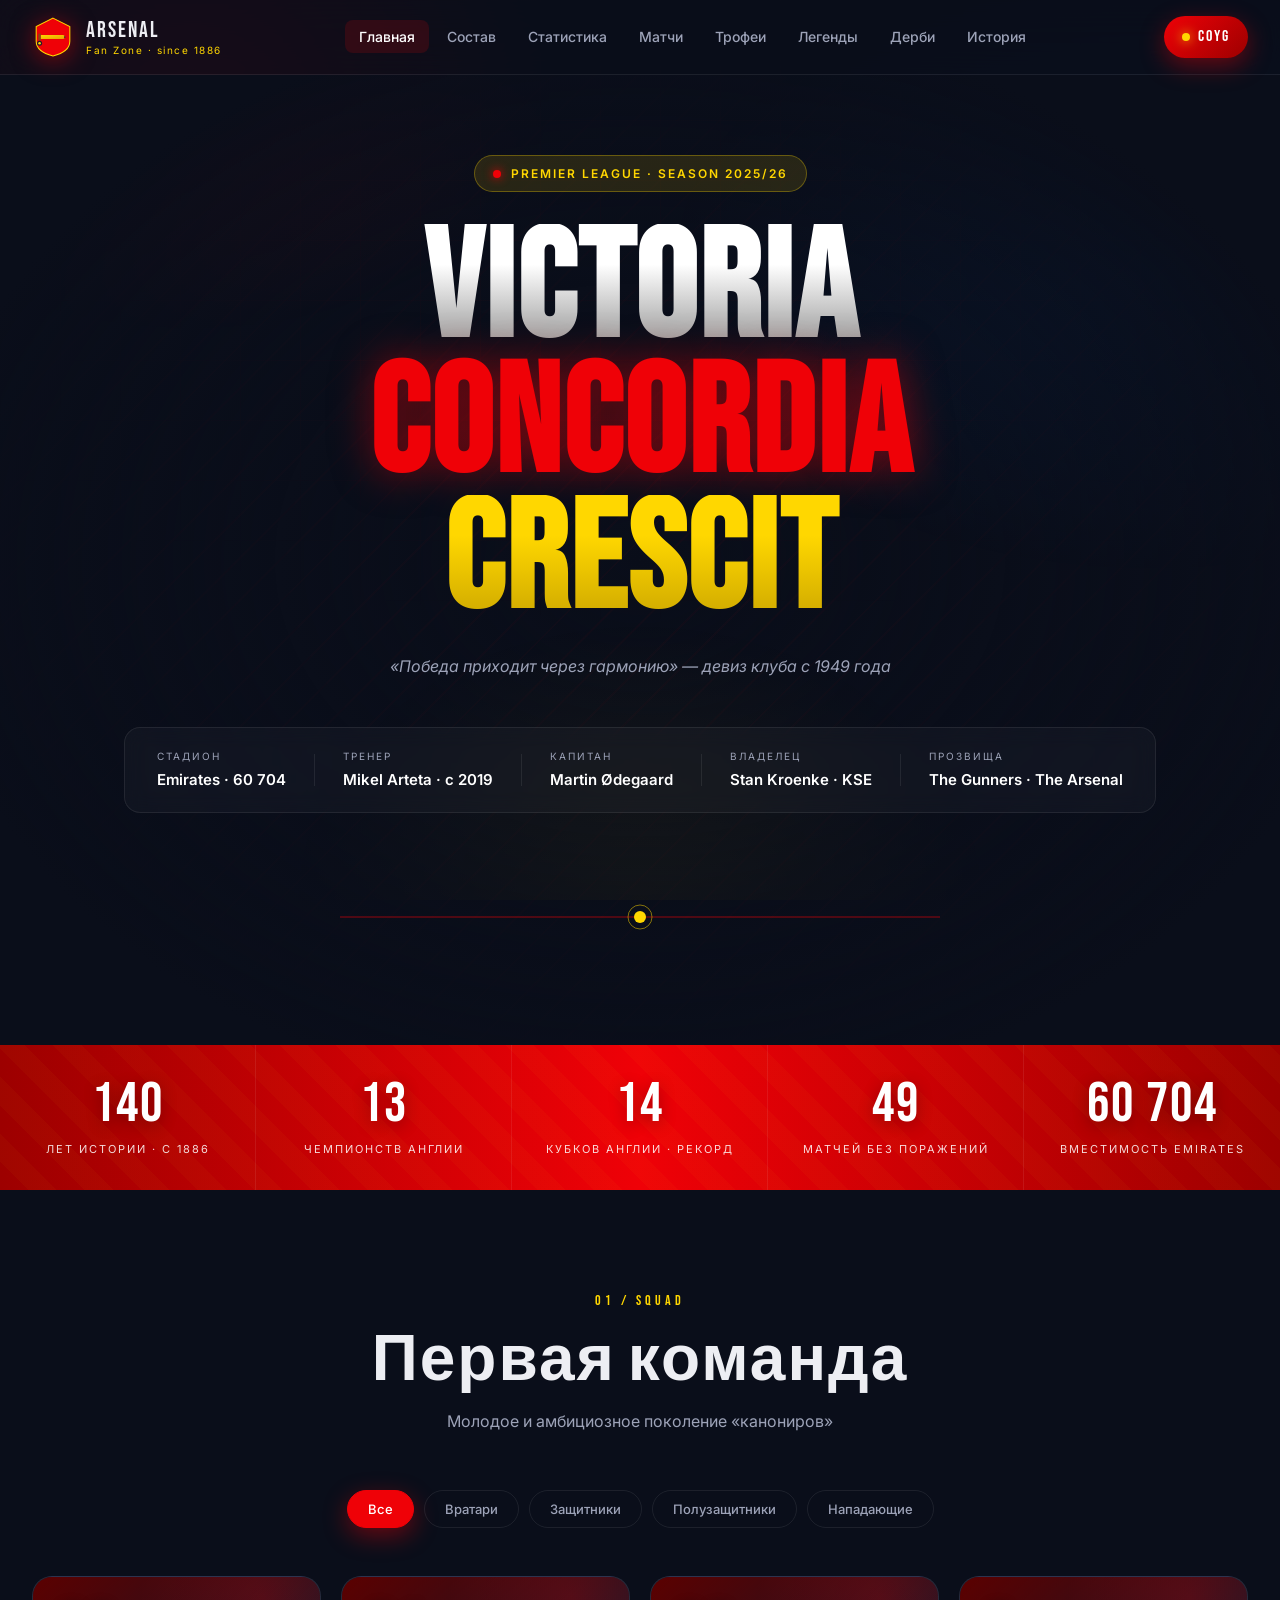
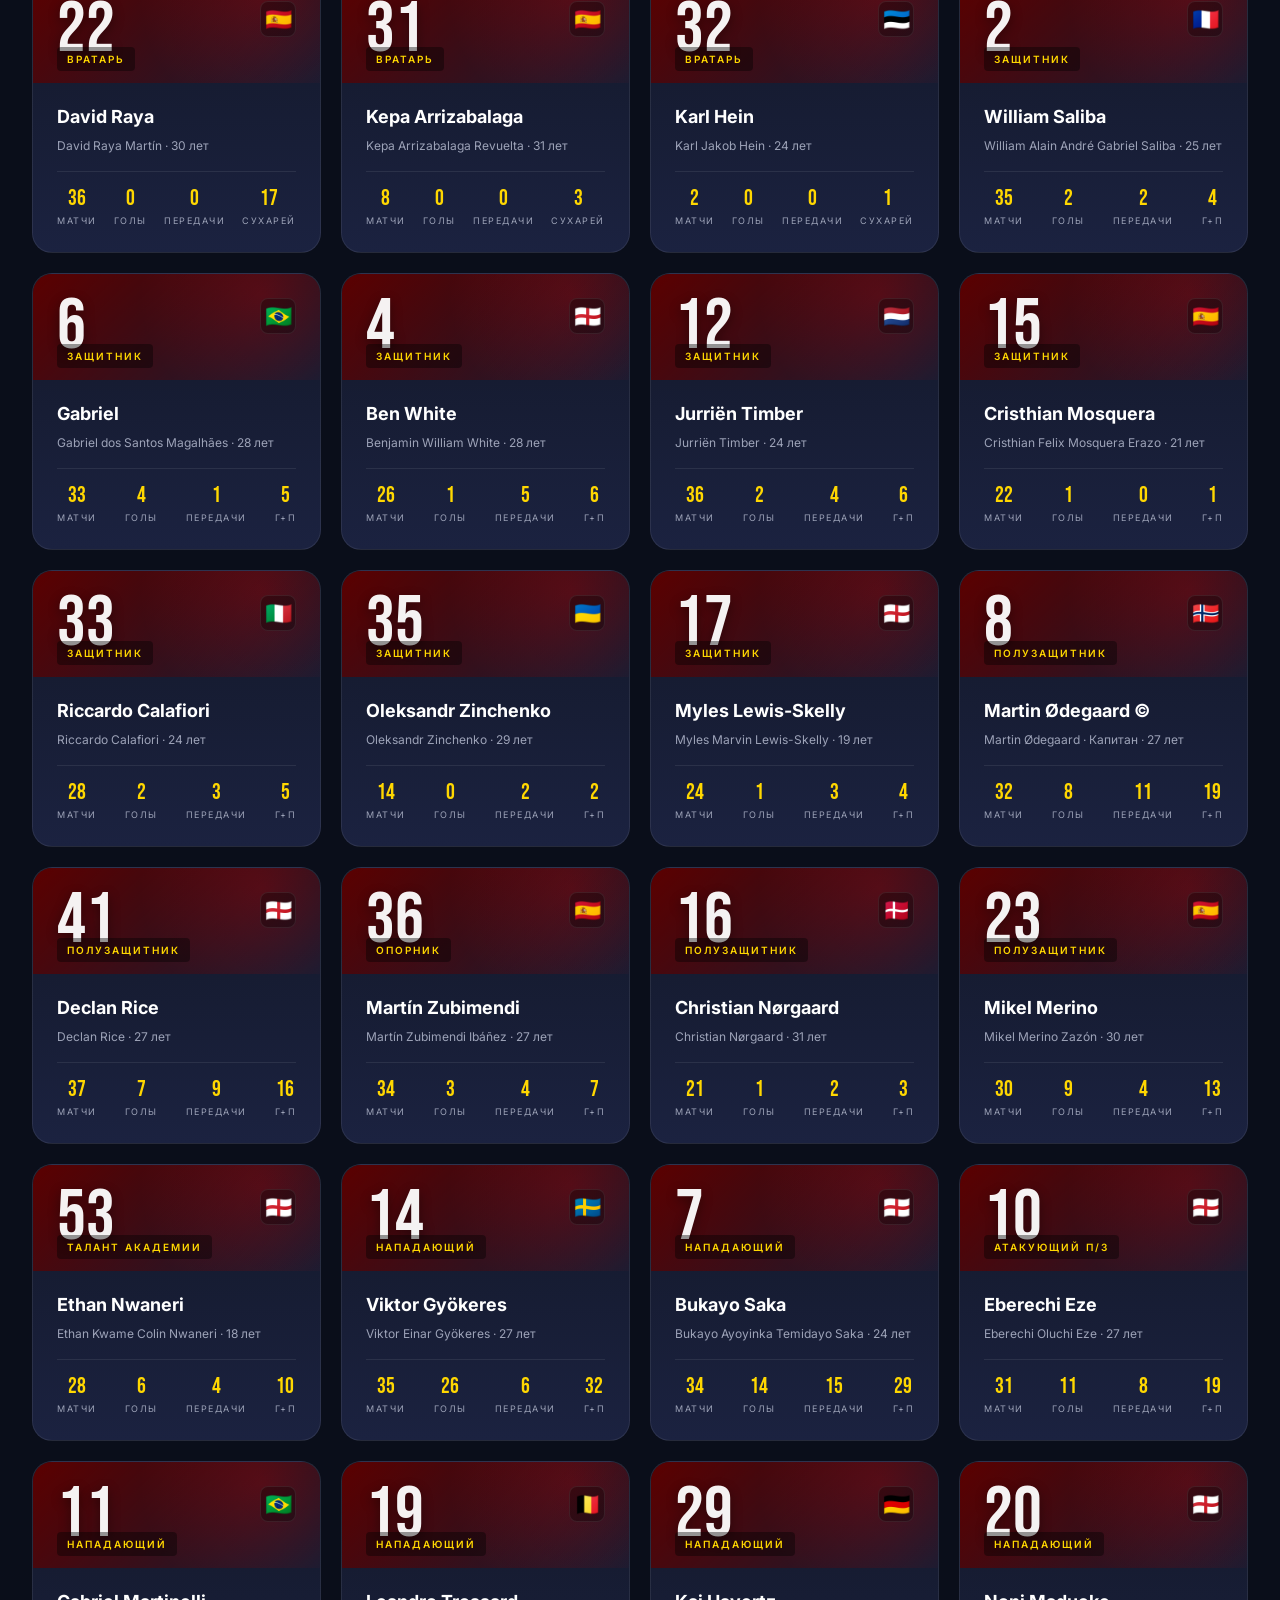
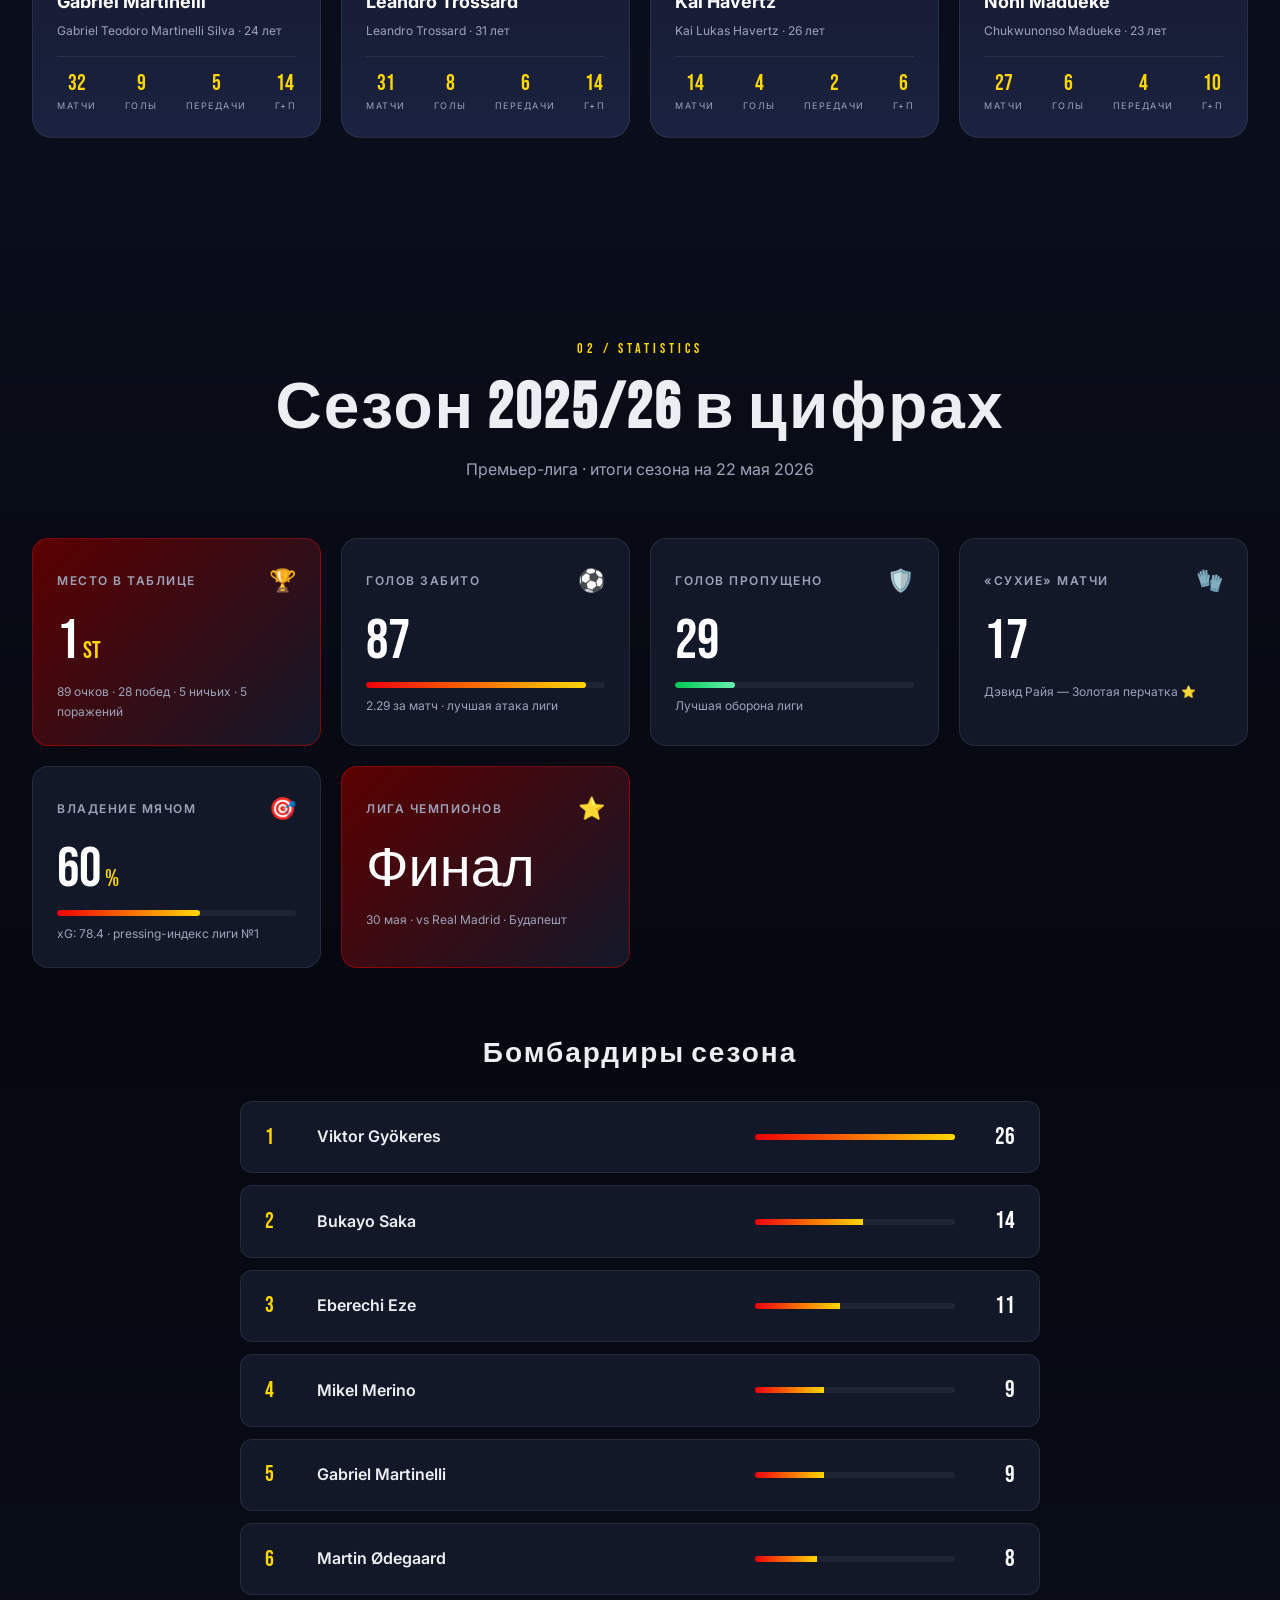
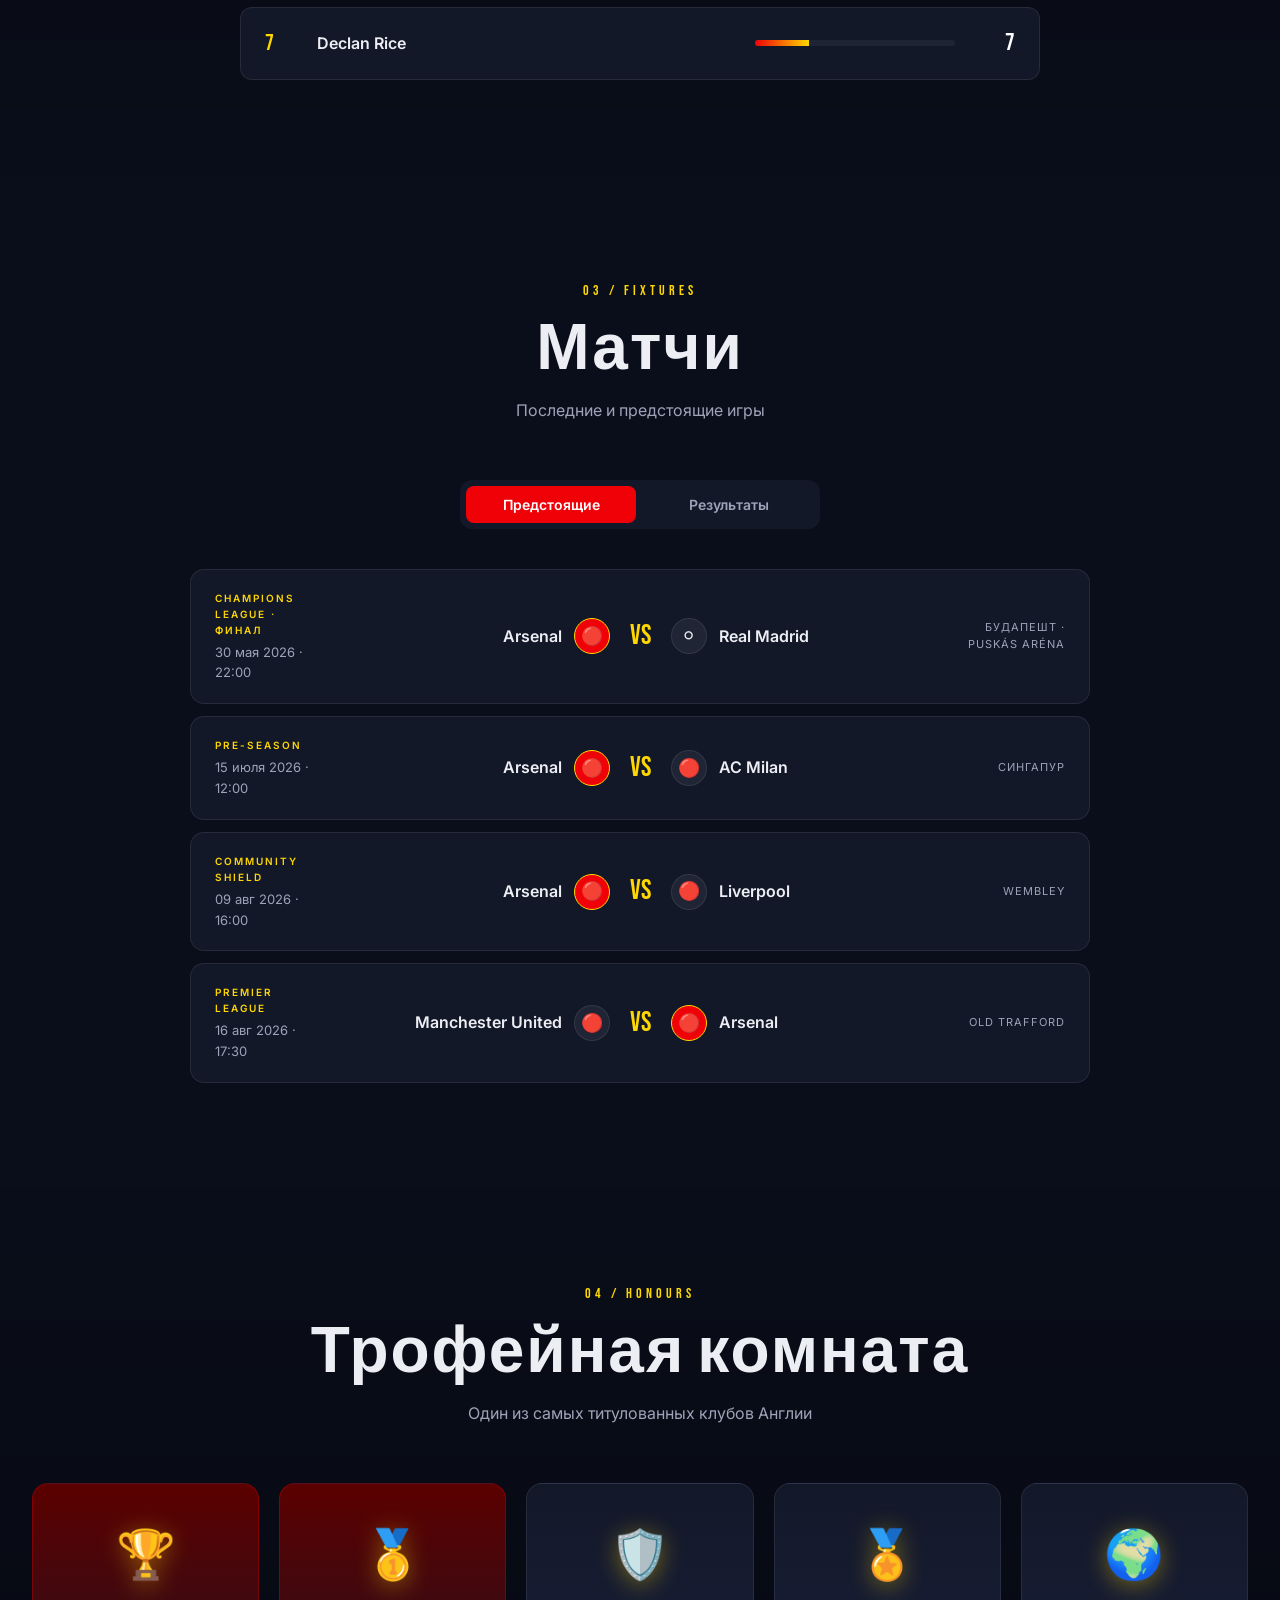
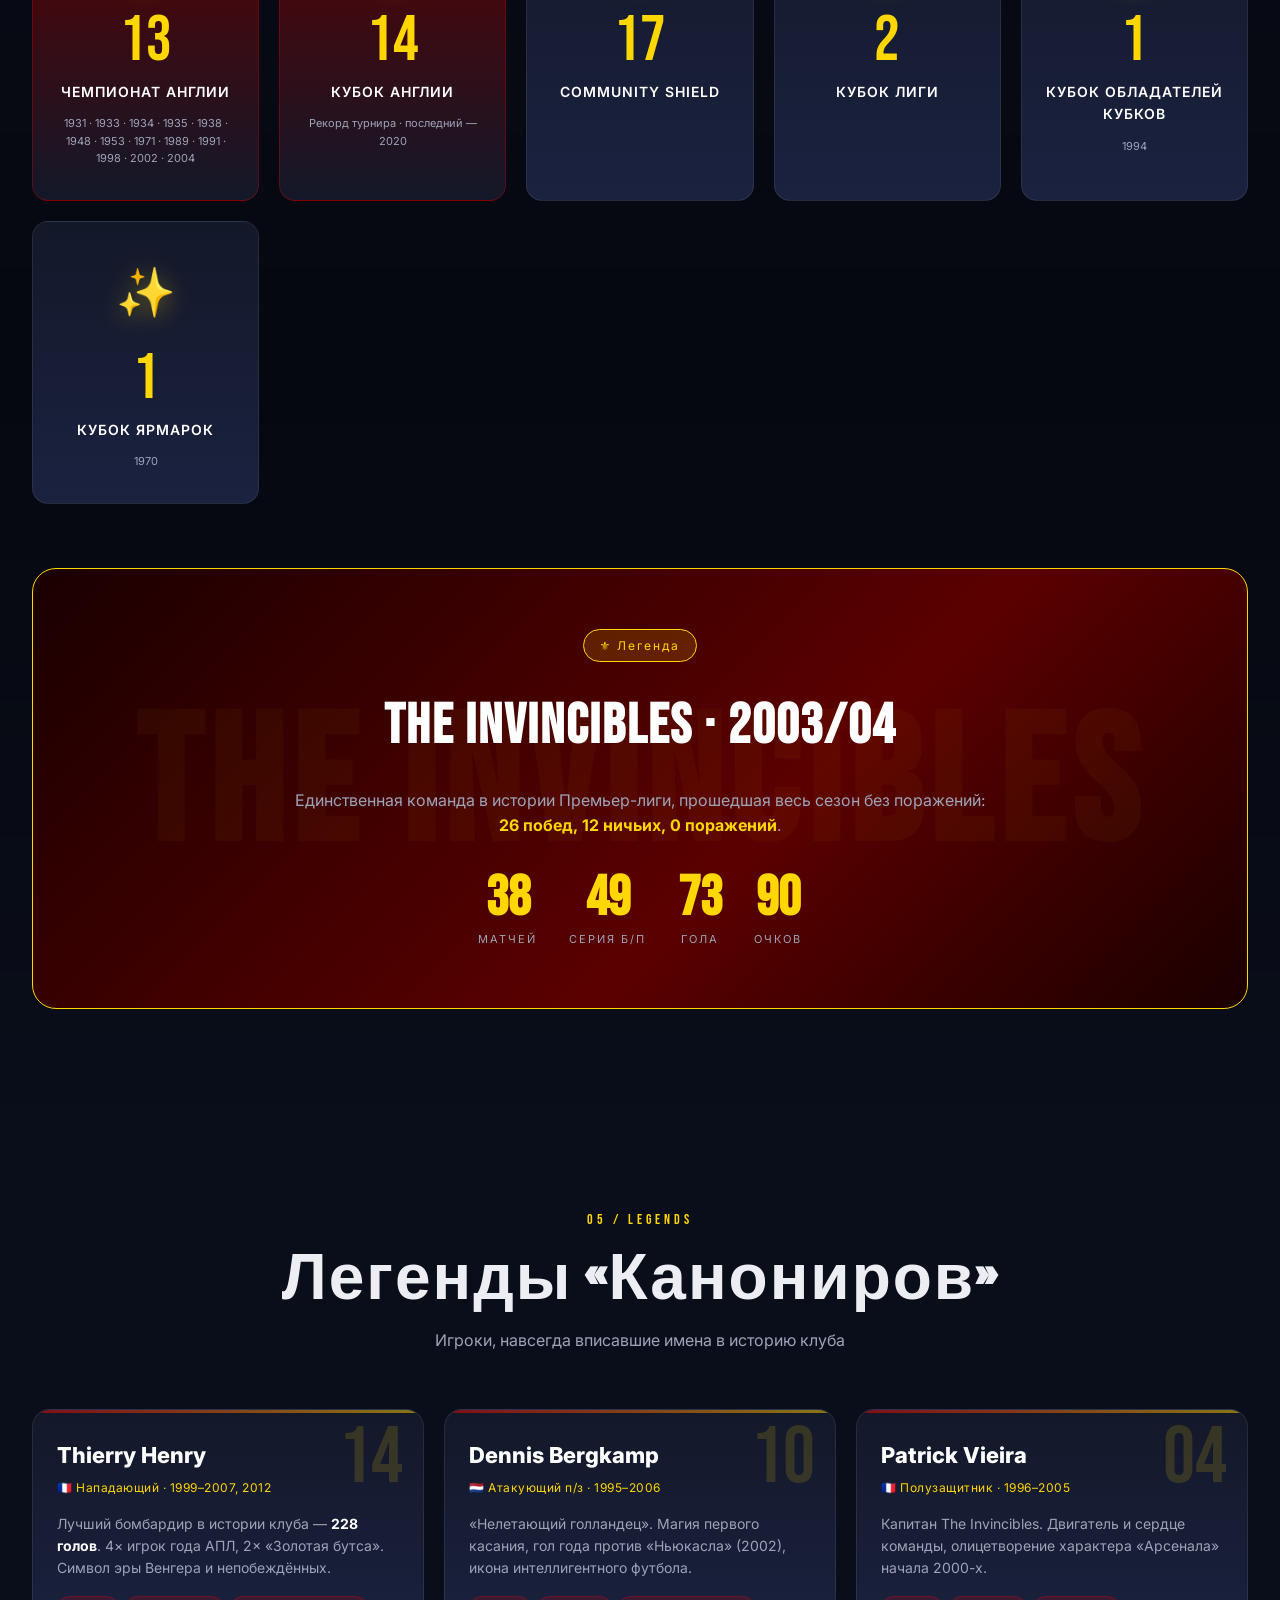
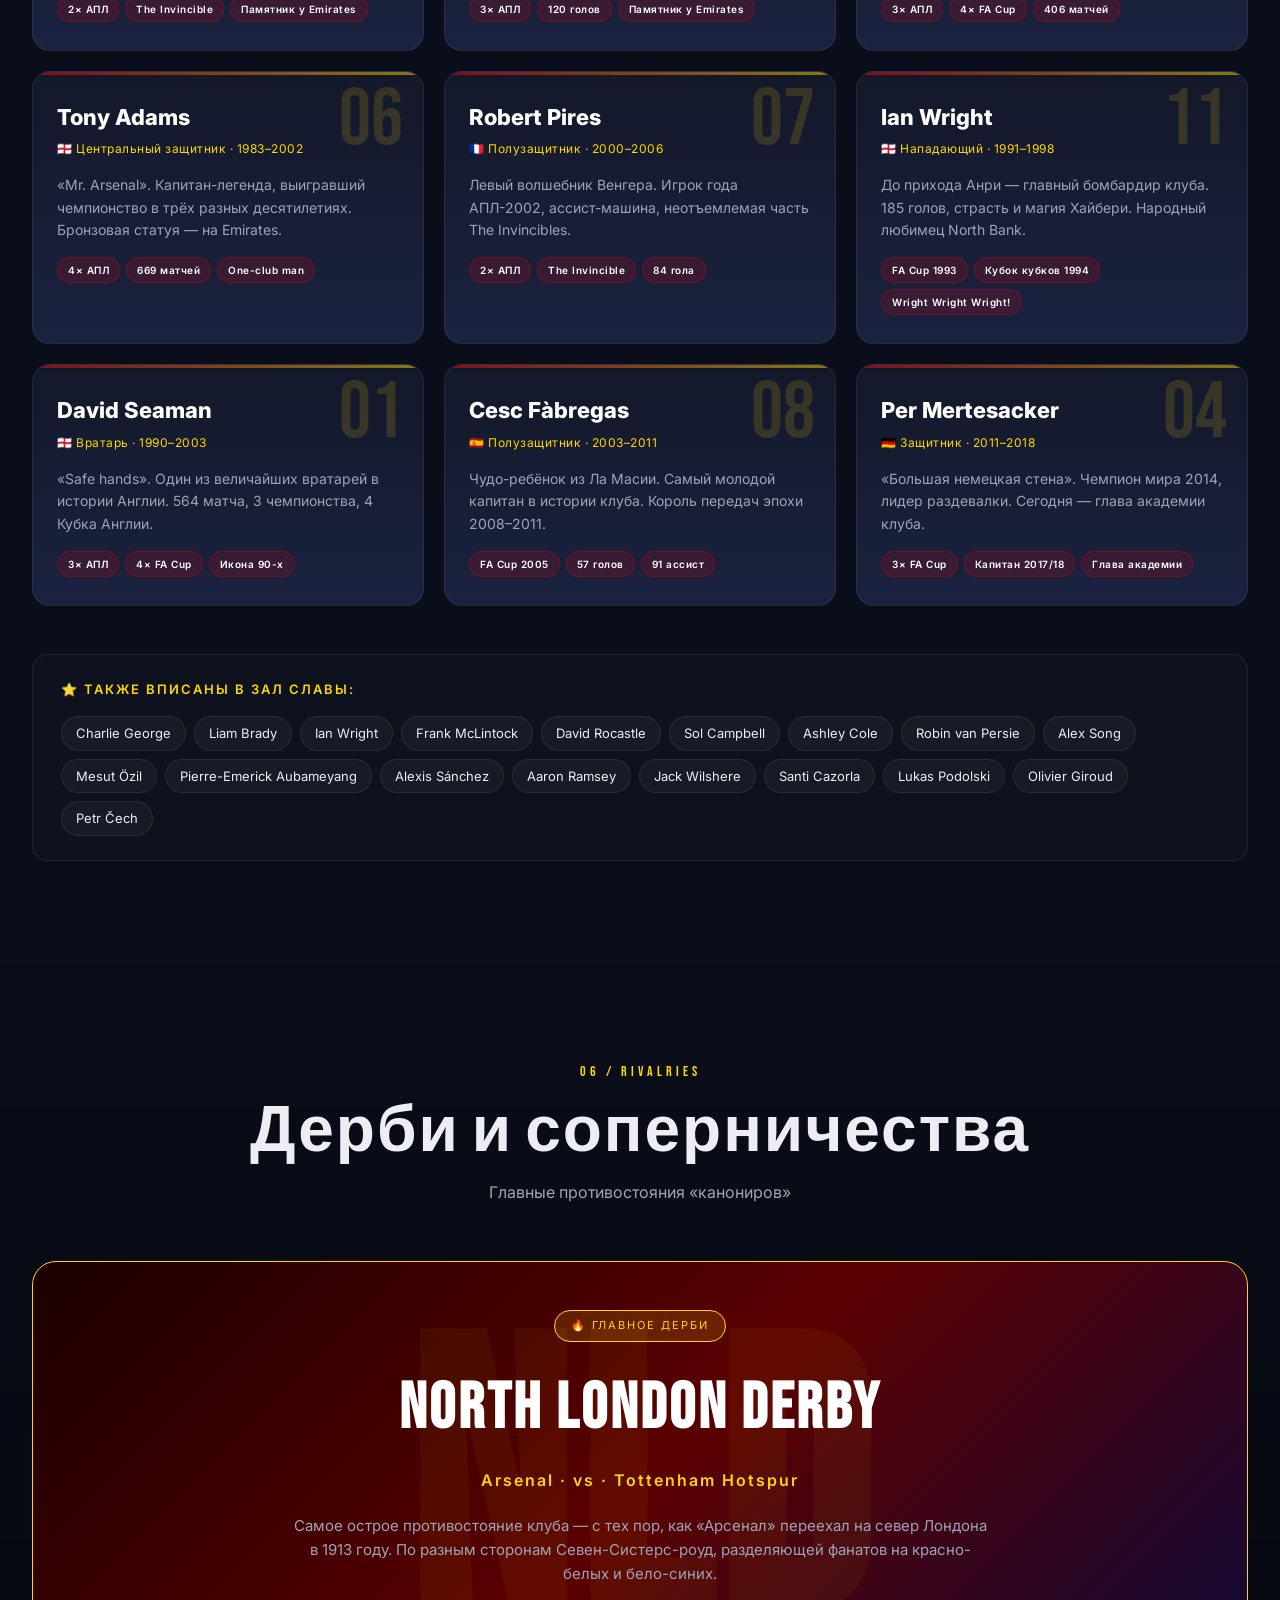
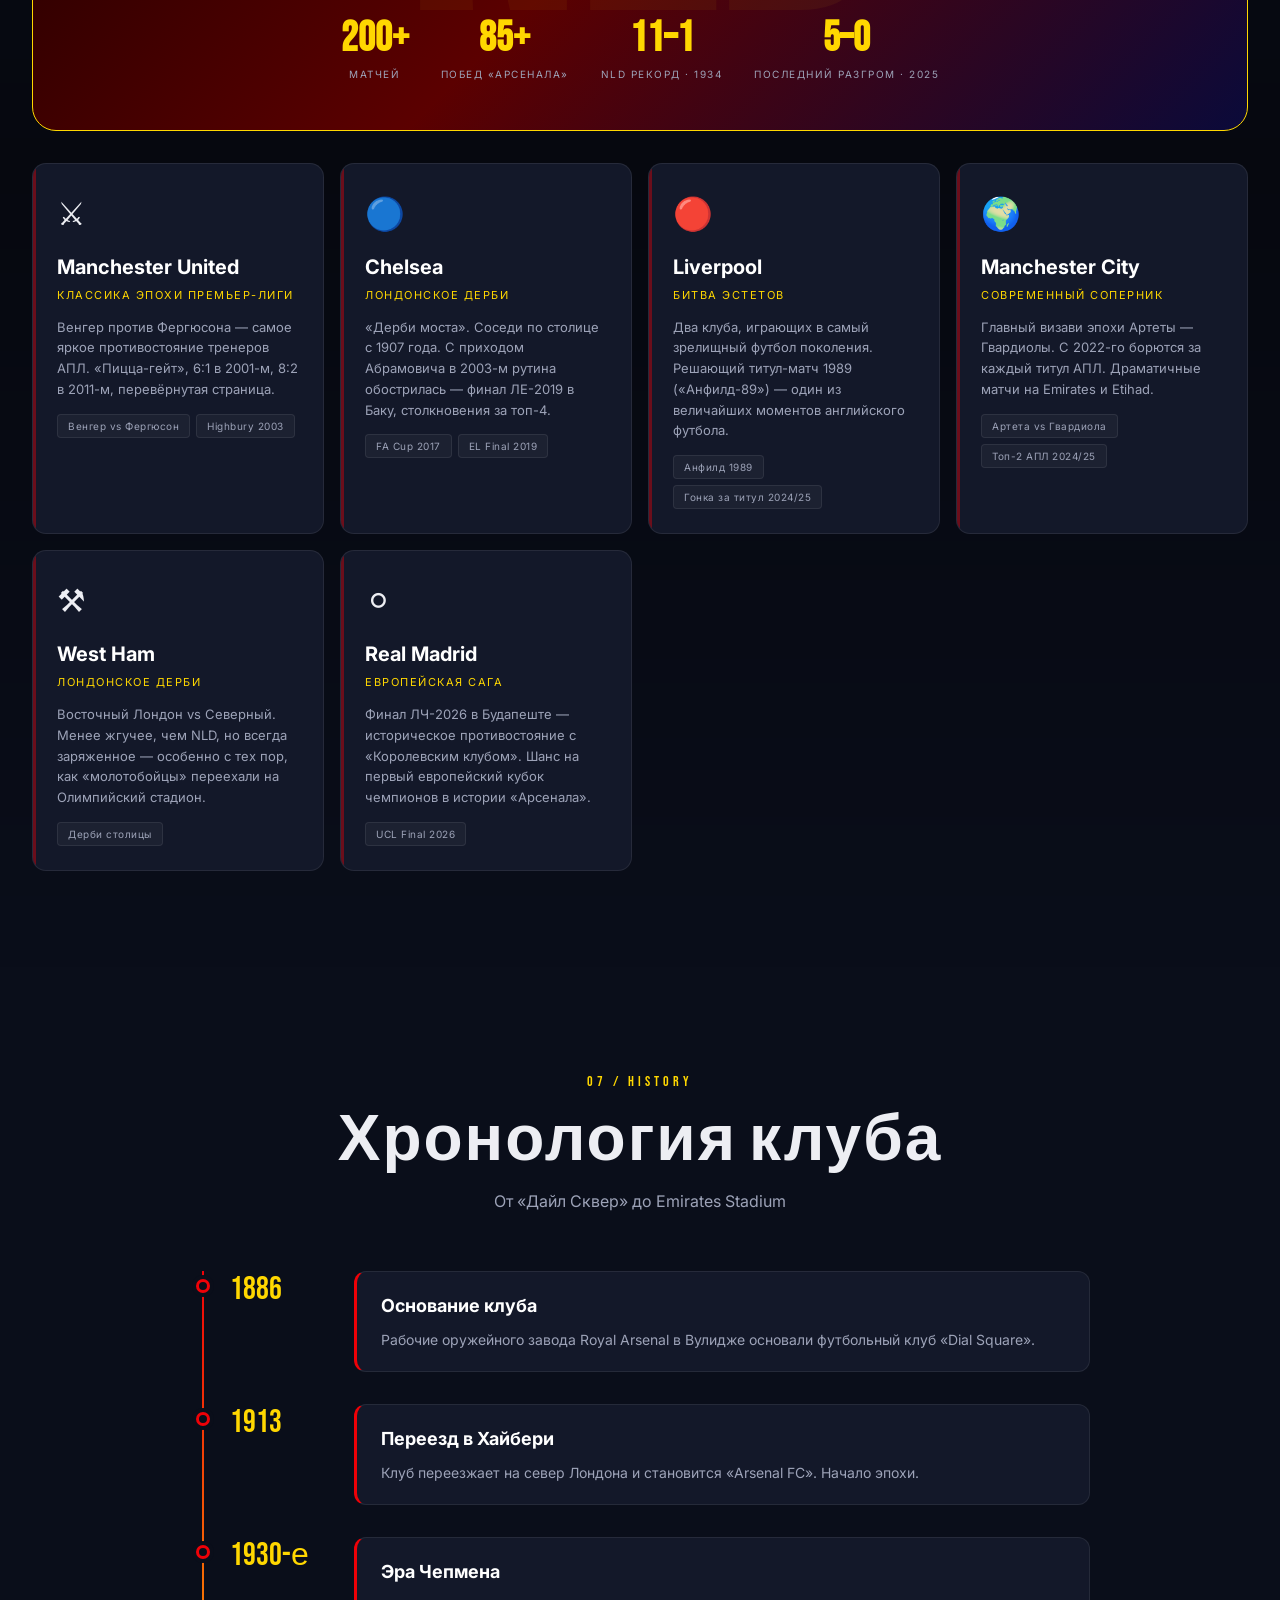
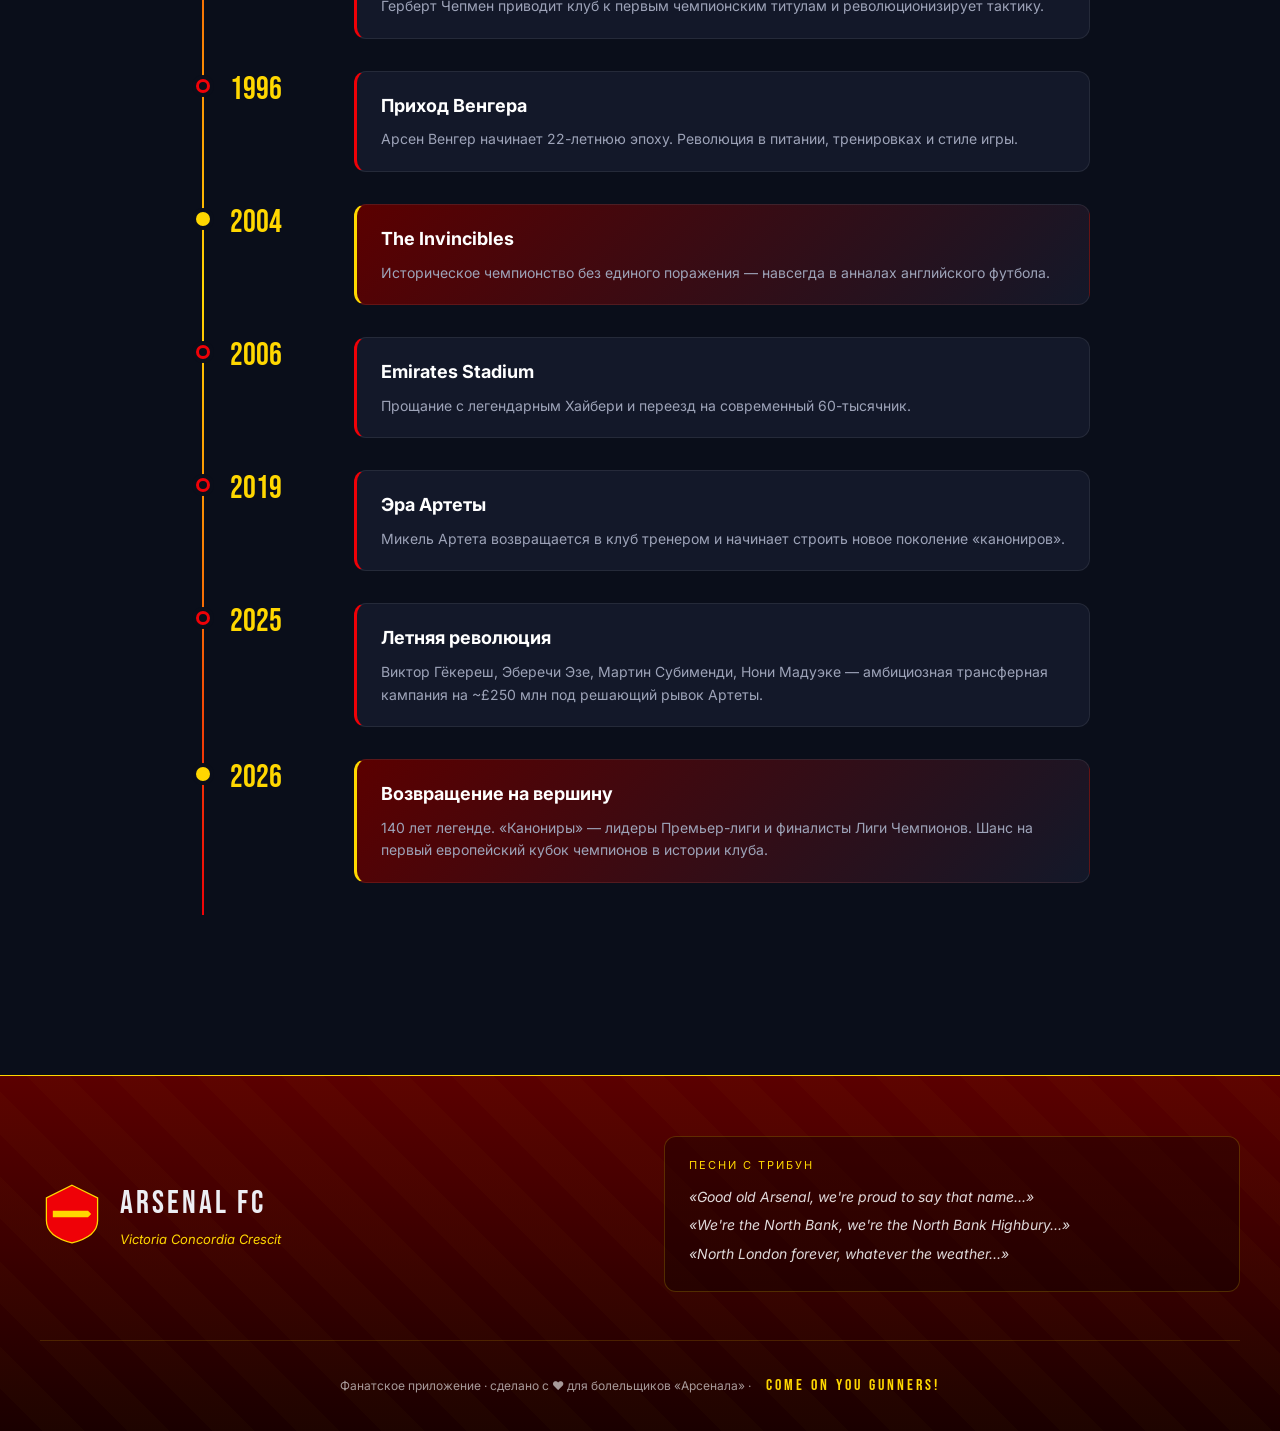
==== commit 022fa9e5: "Update to 2025/26 season with legends and rivalries - Refresh squad to current 2025/26 roster: add G" ====
--- a/index.html
+++ b/index.html
@@ -45,6 +45,8 @@
       <li><a href="#stats">Статистика</a></li>
       <li><a href="#matches">Матчи</a></li>
       <li><a href="#trophies">Трофеи</a></li>
+      <li><a href="#legends">Легенды</a></li>
+      <li><a href="#derbies">Дерби</a></li>
       <li><a href="#history">История</a></li>
     </ul>
     <div class="nav-cta">
@@ -73,12 +75,17 @@
       <div class="meta-divider"></div>
       <div class="meta-item">
         <div class="meta-label">Тренер</div>
-        <div class="meta-value">Mikel Arteta</div>
+        <div class="meta-value">Mikel Arteta · с 2019</div>
       </div>
       <div class="meta-divider"></div>
       <div class="meta-item">
         <div class="meta-label">Капитан</div>
         <div class="meta-value">Martin Ødegaard</div>
+      </div>
+      <div class="meta-divider"></div>
+      <div class="meta-item">
+        <div class="meta-label">Владелец</div>
+        <div class="meta-value">Stan Kroenke · KSE</div>
       </div>
       <div class="meta-divider"></div>
       <div class="meta-item">
@@ -99,16 +106,16 @@
 <!-- LIVE STATS BAR -->
 <section class="stats-bar">
   <div class="stat-cell">
-    <div class="stat-num" data-target="139">0</div>
-    <div class="stat-label">Лет истории</div>
+    <div class="stat-num" data-target="140">0</div>
+    <div class="stat-label">Лет истории · с 1886</div>
   </div>
   <div class="stat-cell">
     <div class="stat-num" data-target="13">0</div>
-    <div class="stat-label">Чемпионств АПЛ</div>
+    <div class="stat-label">Чемпионств Англии</div>
   </div>
   <div class="stat-cell">
     <div class="stat-num" data-target="14">0</div>
-    <div class="stat-label">Кубков Англии</div>
+    <div class="stat-label">Кубков Англии · рекорд</div>
   </div>
   <div class="stat-cell">
     <div class="stat-num" data-target="49">0</div>
@@ -143,35 +150,35 @@
 <section id="stats" class="section section-dark">
   <div class="section-header">
     <div class="section-tag">02 / STATISTICS</div>
-    <h2 class="section-title">Сезон 2024/25 в цифрах</h2>
-    <p class="section-sub">Премьер-лига · итоги сезона</p>
+    <h2 class="section-title">Сезон 2025/26 в цифрах</h2>
+    <p class="section-sub">Премьер-лига · итоги сезона на 22 мая 2026</p>
   </div>
 
   <div class="stats-grid">
-    <div class="stat-card">
+    <div class="stat-card highlight">
       <div class="stat-card-head">
         <div class="stat-card-title">Место в таблице</div>
         <div class="stat-card-icon">🏆</div>
       </div>
-      <div class="stat-card-value">2<span class="suffix">nd</span></div>
-      <div class="stat-card-foot">74 очка · 19 побед</div>
-    </div>
-    <div class="stat-card highlight">
+      <div class="stat-card-value">1<span class="suffix">st</span></div>
+      <div class="stat-card-foot">89 очков · 28 побед · 5 ничьих · 5 поражений</div>
+    </div>
+    <div class="stat-card">
       <div class="stat-card-head">
         <div class="stat-card-title">Голов забито</div>
         <div class="stat-card-icon">⚽</div>
       </div>
-      <div class="stat-card-value">69</div>
-      <div class="progress"><div class="progress-fill" style="--w: 80%"></div></div>
-      <div class="stat-card-foot">1.82 за матч</div>
+      <div class="stat-card-value">87</div>
+      <div class="progress"><div class="progress-fill" style="--w: 92%"></div></div>
+      <div class="stat-card-foot">2.29 за матч · лучшая атака лиги</div>
     </div>
     <div class="stat-card">
       <div class="stat-card-head">
         <div class="stat-card-title">Голов пропущено</div>
         <div class="stat-card-icon">🛡️</div>
       </div>
-      <div class="stat-card-value">34</div>
-      <div class="progress"><div class="progress-fill green" style="--w: 30%"></div></div>
+      <div class="stat-card-value">29</div>
+      <div class="progress"><div class="progress-fill green" style="--w: 25%"></div></div>
       <div class="stat-card-foot">Лучшая оборона лиги</div>
     </div>
     <div class="stat-card">
@@ -179,25 +186,25 @@
         <div class="stat-card-title">«Сухие» матчи</div>
         <div class="stat-card-icon">🧤</div>
       </div>
-      <div class="stat-card-value">15</div>
-      <div class="stat-card-foot">Дэвид Райя — Золотая перчатка</div>
+      <div class="stat-card-value">17</div>
+      <div class="stat-card-foot">Дэвид Райя — Золотая перчатка ⭐</div>
     </div>
     <div class="stat-card">
       <div class="stat-card-head">
         <div class="stat-card-title">Владение мячом</div>
         <div class="stat-card-icon">🎯</div>
       </div>
-      <div class="stat-card-value">58<span class="suffix">%</span></div>
-      <div class="progress"><div class="progress-fill" style="--w: 58%"></div></div>
-      <div class="stat-card-foot">Средний показатель за сезон</div>
-    </div>
-    <div class="stat-card">
+      <div class="stat-card-value">60<span class="suffix">%</span></div>
+      <div class="progress"><div class="progress-fill" style="--w: 60%"></div></div>
+      <div class="stat-card-foot">xG: 78.4 · pressing-индекс лиги №1</div>
+    </div>
+    <div class="stat-card highlight">
       <div class="stat-card-head">
         <div class="stat-card-title">Лига Чемпионов</div>
         <div class="stat-card-icon">⭐</div>
       </div>
-      <div class="stat-card-value">1/2</div>
-      <div class="stat-card-foot">Полуфинал — лучший результат за 16 лет</div>
+      <div class="stat-card-value">Финал</div>
+      <div class="stat-card-foot">30 мая · vs Real Madrid · Будапешт</div>
     </div>
   </div>
 
@@ -284,10 +291,167 @@
   </div>
 </section>
 
+<!-- LEGENDS -->
+<section id="legends" class="section">
+  <div class="section-header">
+    <div class="section-tag">05 / LEGENDS</div>
+    <h2 class="section-title">Легенды «Канониров»</h2>
+    <p class="section-sub">Игроки, навсегда вписавшие имена в историю клуба</p>
+  </div>
+
+  <div class="legend-grid">
+    <div class="legend-card">
+      <div class="legend-num">14</div>
+      <div class="legend-name">Thierry Henry</div>
+      <div class="legend-pos">🇫🇷 Нападающий · 1999–2007, 2012</div>
+      <div class="legend-bio">Лучший бомбардир в истории клуба — <b>228 голов</b>. 4× игрок года АПЛ, 2× «Золотая бутса». Символ эры Венгера и непобеждённых.</div>
+      <div class="legend-tags"><span>2× АПЛ</span><span>The Invincible</span><span>Памятник у Emirates</span></div>
+    </div>
+    <div class="legend-card">
+      <div class="legend-num">10</div>
+      <div class="legend-name">Dennis Bergkamp</div>
+      <div class="legend-pos">🇳🇱 Атакующий п/з · 1995–2006</div>
+      <div class="legend-bio">«Нелетающий голландец». Магия первого касания, гол года против «Ньюкасла» (2002), икона интеллигентного футбола.</div>
+      <div class="legend-tags"><span>3× АПЛ</span><span>120 голов</span><span>Памятник у Emirates</span></div>
+    </div>
+    <div class="legend-card">
+      <div class="legend-num">04</div>
+      <div class="legend-name">Patrick Vieira</div>
+      <div class="legend-pos">🇫🇷 Полузащитник · 1996–2005</div>
+      <div class="legend-bio">Капитан The Invincibles. Двигатель и сердце команды, олицетворение характера «Арсенала» начала 2000-х.</div>
+      <div class="legend-tags"><span>3× АПЛ</span><span>4× FA Cup</span><span>406 матчей</span></div>
+    </div>
+    <div class="legend-card">
+      <div class="legend-num">06</div>
+      <div class="legend-name">Tony Adams</div>
+      <div class="legend-pos">🏴󠁧󠁢󠁥󠁮󠁧󠁿 Центральный защитник · 1983–2002</div>
+      <div class="legend-bio">«Mr. Arsenal». Капитан-легенда, выигравший чемпионство в трёх разных десятилетиях. Бронзовая статуя — на Emirates.</div>
+      <div class="legend-tags"><span>4× АПЛ</span><span>669 матчей</span><span>One-club man</span></div>
+    </div>
+    <div class="legend-card">
+      <div class="legend-num">07</div>
+      <div class="legend-name">Robert Pires</div>
+      <div class="legend-pos">🇫🇷 Полузащитник · 2000–2006</div>
+      <div class="legend-bio">Левый волшебник Венгера. Игрок года АПЛ-2002, ассист-машина, неотъемлемая часть The Invincibles.</div>
+      <div class="legend-tags"><span>2× АПЛ</span><span>The Invincible</span><span>84 гола</span></div>
+    </div>
+    <div class="legend-card">
+      <div class="legend-num">11</div>
+      <div class="legend-name">Ian Wright</div>
+      <div class="legend-pos">🏴󠁧󠁢󠁥󠁮󠁧󠁿 Нападающий · 1991–1998</div>
+      <div class="legend-bio">До прихода Анри — главный бомбардир клуба. 185 голов, страсть и магия Хайбери. Народный любимец North Bank.</div>
+      <div class="legend-tags"><span>FA Cup 1993</span><span>Кубок кубков 1994</span><span>Wright Wright Wright!</span></div>
+    </div>
+    <div class="legend-card">
+      <div class="legend-num">01</div>
+      <div class="legend-name">David Seaman</div>
+      <div class="legend-pos">🏴󠁧󠁢󠁥󠁮󠁧󠁿 Вратарь · 1990–2003</div>
+      <div class="legend-bio">«Safe hands». Один из величайших вратарей в истории Англии. 564 матча, 3 чемпионства, 4 Кубка Англии.</div>
+      <div class="legend-tags"><span>3× АПЛ</span><span>4× FA Cup</span><span>Икона 90-х</span></div>
+    </div>
+    <div class="legend-card">
+      <div class="legend-num">08</div>
+      <div class="legend-name">Cesc Fàbregas</div>
+      <div class="legend-pos">🇪🇸 Полузащитник · 2003–2011</div>
+      <div class="legend-bio">Чудо-ребёнок из Ла Масии. Самый молодой капитан в истории клуба. Король передач эпохи 2008–2011.</div>
+      <div class="legend-tags"><span>FA Cup 2005</span><span>57 голов</span><span>91 ассист</span></div>
+    </div>
+    <div class="legend-card">
+      <div class="legend-num">04</div>
+      <div class="legend-name">Per Mertesacker</div>
+      <div class="legend-pos">🇩🇪 Защитник · 2011–2018</div>
+      <div class="legend-bio">«Большая немецкая стена». Чемпион мира 2014, лидер раздевалки. Сегодня — глава академии клуба.</div>
+      <div class="legend-tags"><span>3× FA Cup</span><span>Капитан 2017/18</span><span>Глава академии</span></div>
+    </div>
+  </div>
+
+  <div class="legends-extra">
+    <div class="legends-extra-title">⭐ Также вписаны в зал славы:</div>
+    <div class="legends-extra-list">
+      <span>Charlie George</span><span>Liam Brady</span><span>Ian Wright</span>
+      <span>Frank McLintock</span><span>David Rocastle</span><span>Sol Campbell</span>
+      <span>Ashley Cole</span><span>Robin van Persie</span><span>Alex Song</span>
+      <span>Mesut Özil</span><span>Pierre-Emerick Aubameyang</span><span>Alexis Sánchez</span>
+      <span>Aaron Ramsey</span><span>Jack Wilshere</span><span>Santi Cazorla</span>
+      <span>Lukas Podolski</span><span>Olivier Giroud</span><span>Petr Čech</span>
+    </div>
+  </div>
+</section>
+
+<!-- DERBIES -->
+<section id="derbies" class="section section-dark">
+  <div class="section-header">
+    <div class="section-tag">06 / RIVALRIES</div>
+    <h2 class="section-title">Дерби и соперничества</h2>
+    <p class="section-sub">Главные противостояния «канониров»</p>
+  </div>
+
+  <div class="derby-feature">
+    <div class="derby-feature-bg">NLD</div>
+    <div class="derby-feature-content">
+      <div class="derby-feature-tag">🔥 Главное дерби</div>
+      <h3>North London Derby</h3>
+      <p class="derby-feature-sub">Arsenal · vs · Tottenham Hotspur</p>
+      <p class="derby-feature-text">Самое острое противостояние клуба — с тех пор, как «Арсенал» переехал на север Лондона в 1913 году. По разным сторонам Севен-Систерс-роуд, разделяющей фанатов на красно-белых и бело-синих.</p>
+      <div class="derby-feature-stats">
+        <div><b>200+</b><span>матчей</span></div>
+        <div><b>85+</b><span>побед «Арсенала»</span></div>
+        <div><b>11–1</b><span>NLD рекорд · 1934</span></div>
+        <div><b>5–0</b><span>последний разгром · 2025</span></div>
+      </div>
+    </div>
+  </div>
+
+  <div class="derby-grid">
+    <div class="derby-card">
+      <div class="derby-icon">⚔️</div>
+      <h4>Manchester United</h4>
+      <div class="derby-sub">Классика эпохи Премьер-лиги</div>
+      <p>Венгер против Фергюсона — самое яркое противостояние тренеров АПЛ. «Пицца-гейт», 6:1 в 2001-м, 8:2 в 2011-м, перевёрнутая страница.</p>
+      <div class="derby-tags"><span>Венгер vs Фергюсон</span><span>Highbury 2003</span></div>
+    </div>
+    <div class="derby-card">
+      <div class="derby-icon">🔵</div>
+      <h4>Chelsea</h4>
+      <div class="derby-sub">Лондонское дерби</div>
+      <p>«Дерби моста». Соседи по столице с 1907 года. С приходом Абрамовича в 2003-м рутина обострилась — финал ЛЕ-2019 в Баку, столкновения за топ-4.</p>
+      <div class="derby-tags"><span>FA Cup 2017</span><span>EL Final 2019</span></div>
+    </div>
+    <div class="derby-card">
+      <div class="derby-icon">🔴</div>
+      <h4>Liverpool</h4>
+      <div class="derby-sub">Битва эстетов</div>
+      <p>Два клуба, играющих в самый зрелищный футбол поколения. Решающий титул-матч 1989 («Анфилд-89») — один из величайших моментов английского футбола.</p>
+      <div class="derby-tags"><span>Анфилд 1989</span><span>Гонка за титул 2024/25</span></div>
+    </div>
+    <div class="derby-card">
+      <div class="derby-icon">🌍</div>
+      <h4>Manchester City</h4>
+      <div class="derby-sub">Современный соперник</div>
+      <p>Главный визави эпохи Артеты — Гвардиолы. С 2022-го борются за каждый титул АПЛ. Драматичные матчи на Emirates и Etihad.</p>
+      <div class="derby-tags"><span>Артета vs Гвардиола</span><span>Топ-2 АПЛ 2024/25</span></div>
+    </div>
+    <div class="derby-card">
+      <div class="derby-icon">⚒️</div>
+      <h4>West Ham</h4>
+      <div class="derby-sub">Лондонское дерби</div>
+      <p>Восточный Лондон vs Северный. Менее жгучее, чем NLD, но всегда заряженное — особенно с тех пор, как «молотобойцы» переехали на Олимпийский стадион.</p>
+      <div class="derby-tags"><span>Дерби столицы</span></div>
+    </div>
+    <div class="derby-card">
+      <div class="derby-icon">⚪</div>
+      <h4>Real Madrid</h4>
+      <div class="derby-sub">Европейская сага</div>
+      <p>Финал ЛЧ-2026 в Будапеште — историческое противостояние с «Королевским клубом». Шанс на первый европейский кубок чемпионов в истории «Арсенала».</p>
+      <div class="derby-tags"><span>UCL Final 2026</span></div>
+    </div>
+  </div>
+</section>
+
 <!-- HISTORY -->
 <section id="history" class="section">
   <div class="section-header">
-    <div class="section-tag">05 / HISTORY</div>
+    <div class="section-tag">07 / HISTORY</div>
     <h2 class="section-title">Хронология клуба</h2>
     <p class="section-sub">От «Дайл Сквер» до Emirates Stadium</p>
   </div>
@@ -343,10 +507,17 @@
       </div>
     </div>
     <div class="t-item">
+      <div class="t-year">2025</div>
+      <div class="t-card">
+        <h4>Летняя революция</h4>
+        <p>Виктор Гёкереш, Эберечи Эзе, Мартин Субименди, Нони Мадуэке — амбициозная трансферная кампания на ~£250 млн под решающий рывок Артеты.</p>
+      </div>
+    </div>
+    <div class="t-item highlight">
       <div class="t-year">2026</div>
       <div class="t-card">
-        <h4>Сегодня</h4>
-        <p>140 лет легенде. Молодая команда — снова в борьбе за вершину Премьер-лиги и Европы.</p>
+        <h4>Возвращение на вершину</h4>
+        <p>140 лет легенде. «Канониры» — лидеры Премьер-лиги и финалисты Лиги Чемпионов. Шанс на первый европейский кубок чемпионов в истории клуба.</p>
       </div>
     </div>
   </div>
--- a/styles.css
+++ b/styles.css
@@ -639,6 +639,208 @@
   letter-spacing: 2px; text-transform: uppercase;
 }
 
+/* ===== LEGENDS ===== */
+.legend-grid {
+  display: grid;
+  grid-template-columns: repeat(auto-fit, minmax(300px, 1fr));
+  gap: 20px;
+  margin-bottom: 48px;
+}
+.legend-card {
+  background: linear-gradient(180deg, var(--ink-2), var(--ink-3));
+  border: 1px solid var(--line);
+  border-radius: 18px;
+  padding: 28px 24px;
+  position: relative;
+  overflow: hidden;
+  transition: all .3s;
+}
+.legend-card::before {
+  content: ''; position: absolute; top: 0; left: 0; right: 0; height: 3px;
+  background: linear-gradient(90deg, var(--red), var(--gold));
+  opacity: 0.5;
+}
+.legend-card:hover {
+  transform: translateY(-6px);
+  border-color: rgba(255,215,0,0.3);
+  box-shadow: 0 20px 40px rgba(0,0,0,0.4);
+}
+.legend-card:hover::before { opacity: 1; }
+.legend-num {
+  font-family: 'Bebas Neue', sans-serif;
+  font-size: 80px; line-height: 0.8;
+  color: rgba(255,215,0,0.15);
+  position: absolute; top: 16px; right: 20px;
+  pointer-events: none;
+}
+.legend-name {
+  font-size: 22px; font-weight: 800;
+  color: #fff; margin-bottom: 4px;
+  position: relative; z-index: 1;
+}
+.legend-pos {
+  font-size: 12px; color: var(--gold);
+  margin-bottom: 16px;
+  letter-spacing: 0.5px;
+}
+.legend-bio {
+  font-size: 14px; color: var(--text-dim);
+  line-height: 1.6; margin-bottom: 16px;
+}
+.legend-bio b { color: #fff; }
+.legend-tags {
+  display: flex; flex-wrap: wrap; gap: 6px;
+}
+.legend-tags span {
+  background: rgba(239,1,7,0.15);
+  border: 1px solid rgba(239,1,7,0.3);
+  color: #fff;
+  padding: 4px 10px; border-radius: 999px;
+  font-size: 10px; letter-spacing: 0.5px;
+  font-weight: 600;
+}
+
+.legends-extra {
+  background: rgba(255,255,255,0.02);
+  border: 1px solid var(--line);
+  border-radius: 16px;
+  padding: 24px 28px;
+}
+.legends-extra-title {
+  font-size: 13px; color: var(--gold);
+  letter-spacing: 2px; margin-bottom: 16px;
+  text-transform: uppercase; font-weight: 600;
+}
+.legends-extra-list {
+  display: flex; flex-wrap: wrap; gap: 8px;
+}
+.legends-extra-list span {
+  background: rgba(255,255,255,0.04);
+  border: 1px solid var(--line);
+  padding: 6px 14px; border-radius: 999px;
+  font-size: 13px; color: var(--text);
+  transition: all .2s;
+}
+.legends-extra-list span:hover {
+  background: rgba(239,1,7,0.15);
+  border-color: var(--red);
+  color: #fff;
+}
+
+/* ===== DERBIES ===== */
+.derby-feature {
+  position: relative;
+  background: linear-gradient(135deg, #1a0000, var(--red-deep) 50%, #0a0a3a);
+  border: 1px solid var(--gold);
+  border-radius: 24px;
+  padding: 48px 40px;
+  margin-bottom: 32px;
+  overflow: hidden;
+}
+.derby-feature-bg {
+  position: absolute; inset: 0;
+  font-family: 'Bebas Neue', sans-serif;
+  font-size: clamp(180px, 30vw, 380px);
+  color: rgba(255,215,0,0.05);
+  font-weight: 900;
+  display: flex; align-items: center; justify-content: center;
+  pointer-events: none; letter-spacing: 8px;
+}
+.derby-feature-content { position: relative; z-index: 2; text-align: center; }
+.derby-feature-tag {
+  display: inline-block;
+  background: rgba(255,215,0,0.15);
+  border: 1px solid var(--gold);
+  color: var(--gold);
+  padding: 6px 16px; border-radius: 999px;
+  font-size: 11px; letter-spacing: 2px;
+  text-transform: uppercase; margin-bottom: 16px;
+}
+.derby-feature h3 {
+  font-family: 'Bebas Neue', sans-serif;
+  font-size: clamp(40px, 6vw, 64px);
+  color: #fff; letter-spacing: 3px;
+  margin-bottom: 8px;
+}
+.derby-feature-sub {
+  color: var(--gold); font-size: 16px;
+  letter-spacing: 2px; margin-bottom: 20px;
+  font-weight: 600;
+}
+.derby-feature-text {
+  max-width: 700px; margin: 0 auto 32px;
+  color: var(--text-dim); font-size: 15px;
+}
+.derby-feature-stats {
+  display: flex; justify-content: center;
+  gap: 32px; flex-wrap: wrap;
+}
+.derby-feature-stats > div {
+  display: flex; flex-direction: column;
+  align-items: center;
+}
+.derby-feature-stats b {
+  font-family: 'Bebas Neue', sans-serif;
+  font-size: 42px; color: var(--gold); line-height: 1;
+}
+.derby-feature-stats span {
+  font-size: 10px; color: var(--text-dim);
+  letter-spacing: 1.5px; text-transform: uppercase;
+  margin-top: 6px;
+}
+
+.derby-grid {
+  display: grid;
+  grid-template-columns: repeat(auto-fit, minmax(280px, 1fr));
+  gap: 16px;
+}
+.derby-card {
+  background: var(--ink-2);
+  border: 1px solid var(--line);
+  border-radius: 14px;
+  padding: 24px;
+  transition: all .3s;
+  position: relative;
+  overflow: hidden;
+}
+.derby-card::before {
+  content: ''; position: absolute; left: 0; top: 0; bottom: 0;
+  width: 3px; background: var(--red);
+  opacity: 0.4; transition: opacity .3s;
+}
+.derby-card:hover {
+  transform: translateX(4px);
+  border-color: rgba(239,1,7,0.4);
+}
+.derby-card:hover::before { opacity: 1; }
+.derby-icon {
+  font-size: 32px; margin-bottom: 12px;
+}
+.derby-card h4 {
+  font-size: 20px; font-weight: 700;
+  color: #fff; margin-bottom: 4px;
+}
+.derby-sub {
+  font-size: 11px; color: var(--gold);
+  letter-spacing: 1.5px; text-transform: uppercase;
+  margin-bottom: 12px;
+}
+.derby-card p {
+  color: var(--text-dim);
+  font-size: 13px; line-height: 1.6;
+  margin-bottom: 14px;
+}
+.derby-tags {
+  display: flex; flex-wrap: wrap; gap: 6px;
+}
+.derby-tags span {
+  background: rgba(255,255,255,0.04);
+  border: 1px solid var(--line);
+  color: var(--text-dim);
+  padding: 3px 10px; border-radius: 4px;
+  font-size: 10px; letter-spacing: 0.5px;
+}
+
 /* ===== TIMELINE ===== */
 .timeline {
   position: relative;
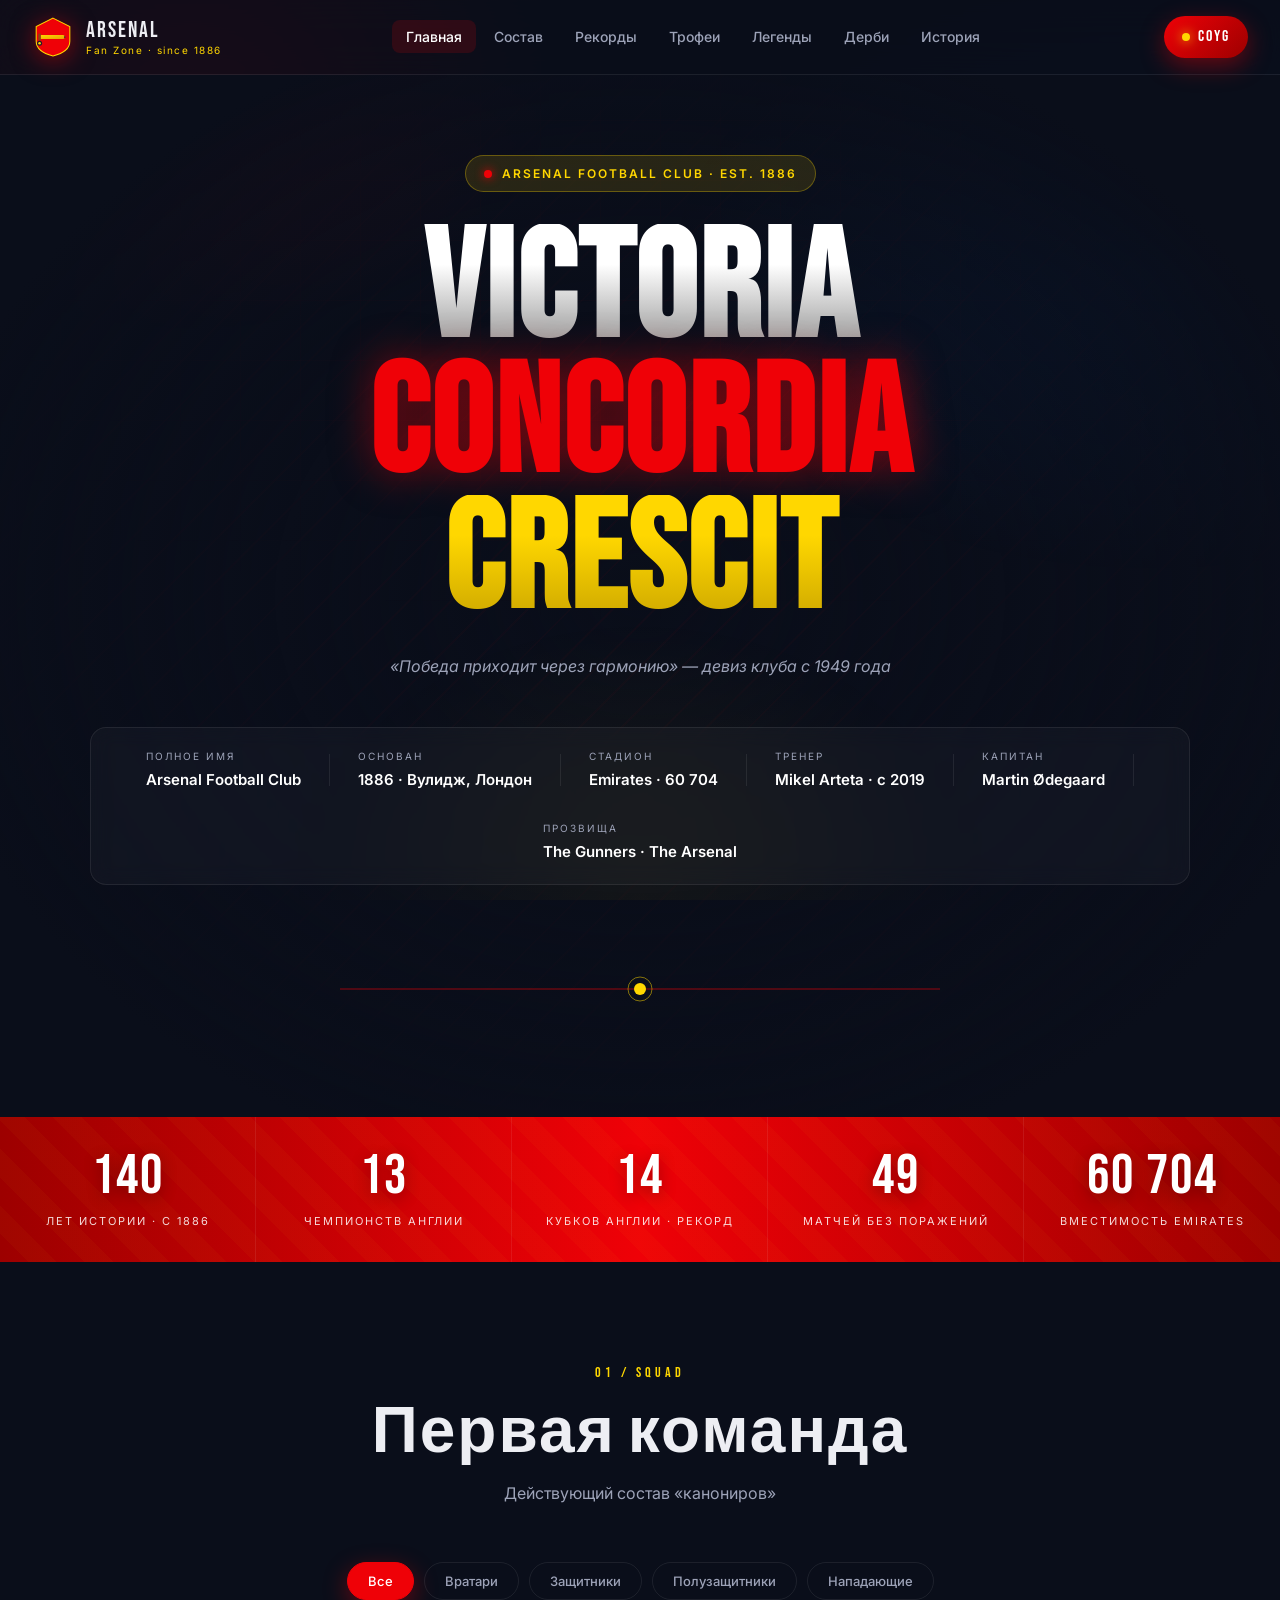
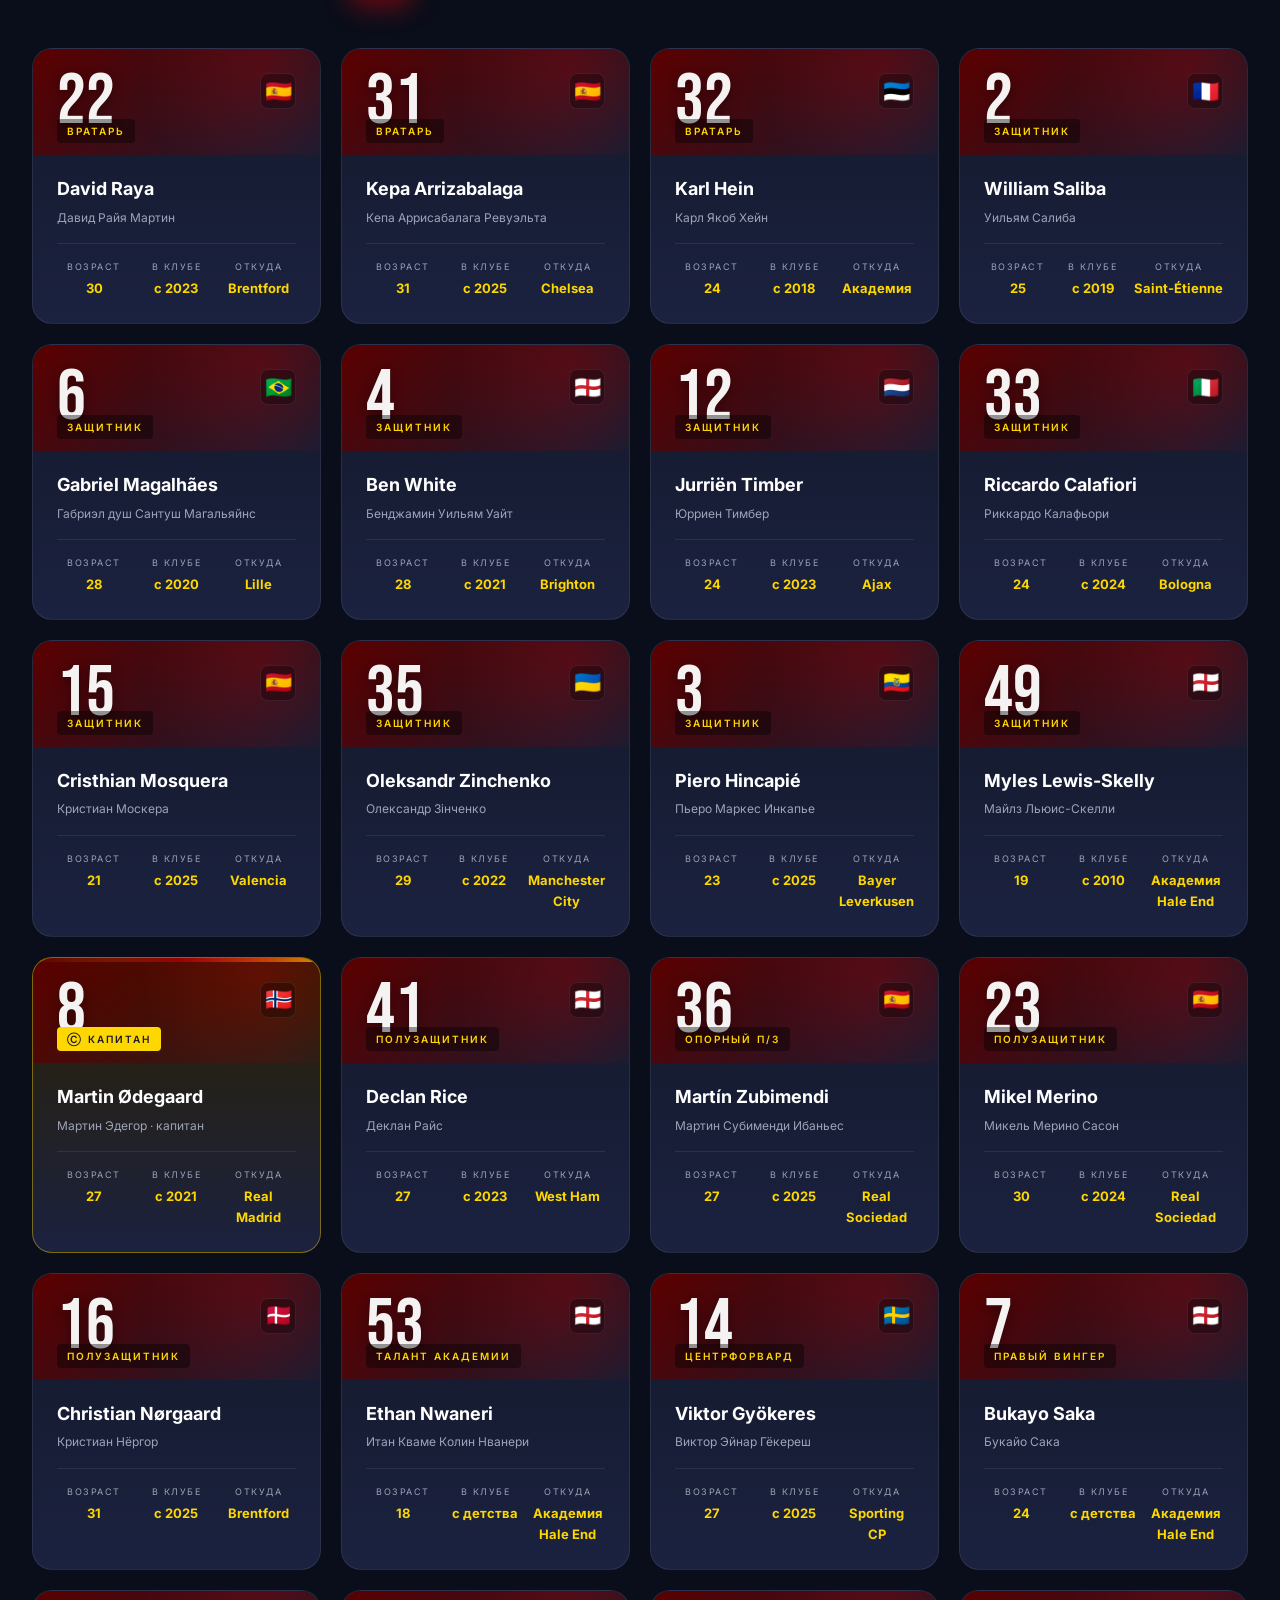
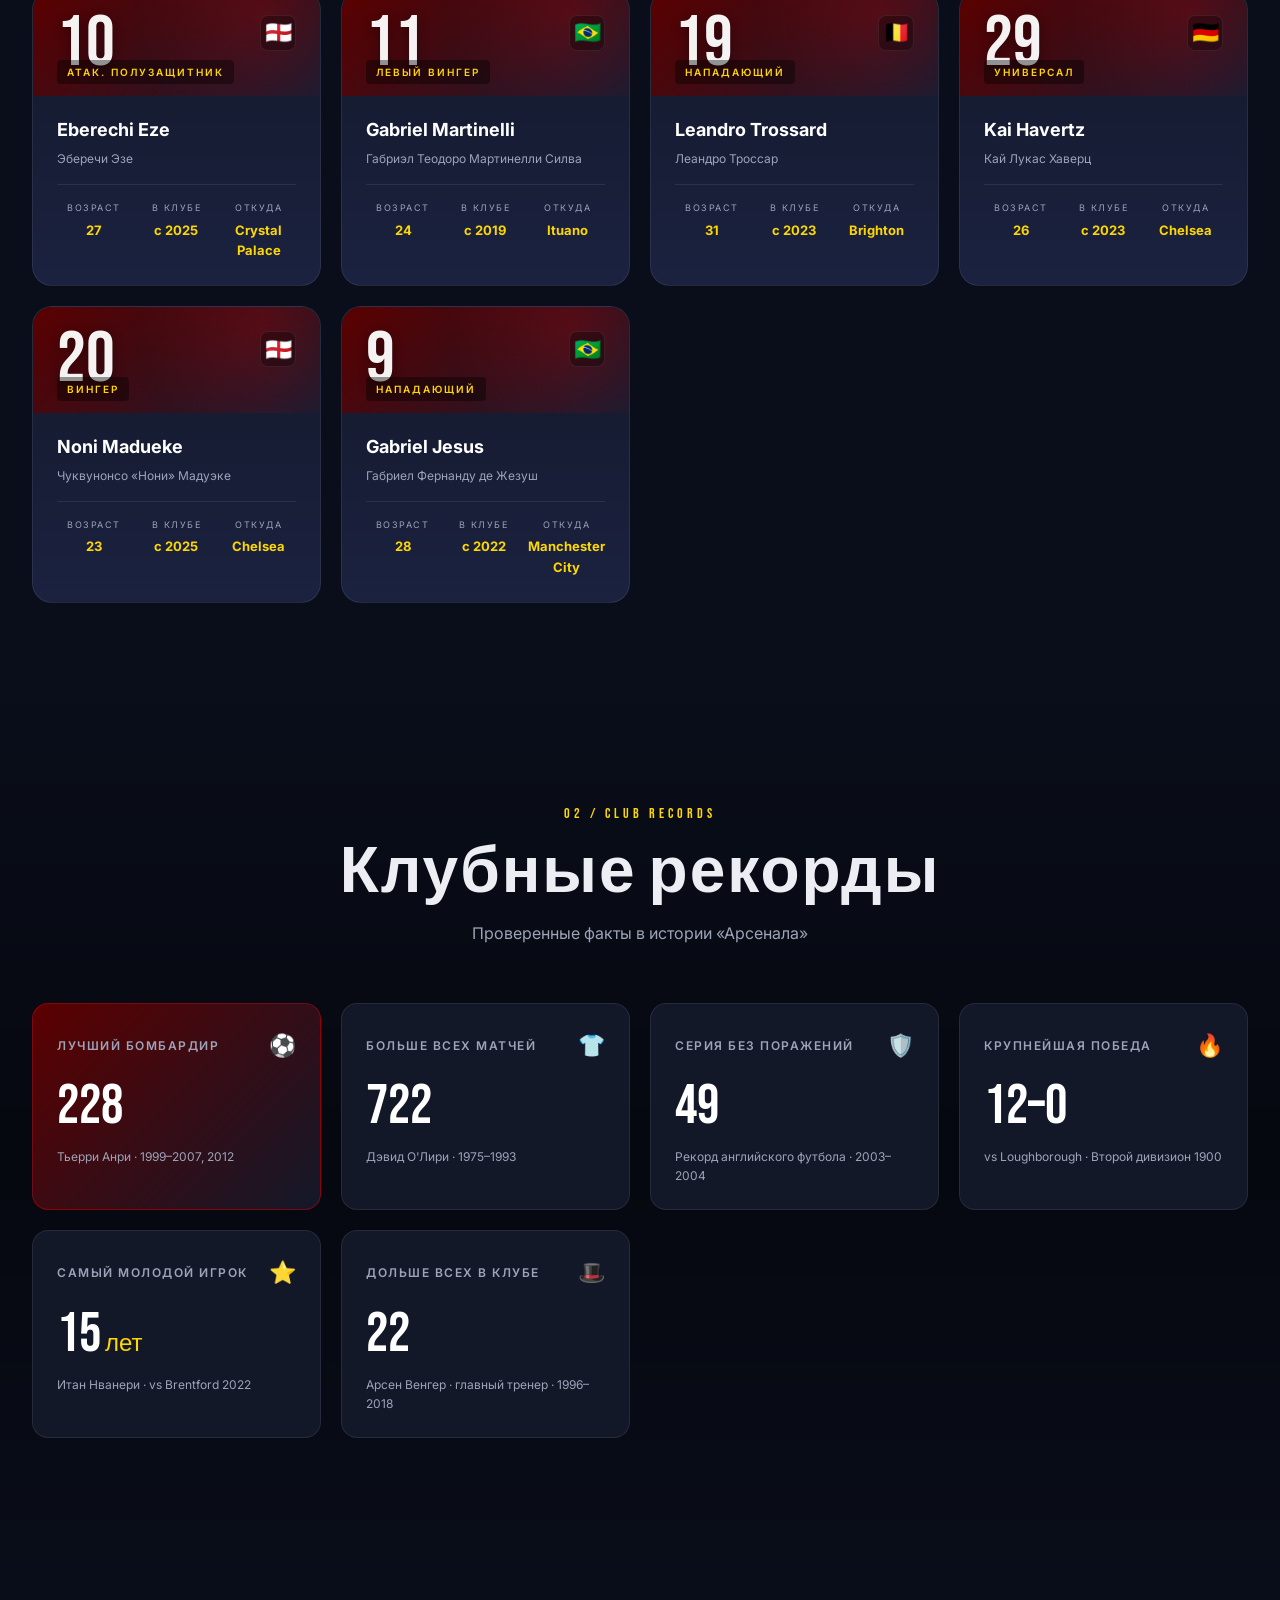
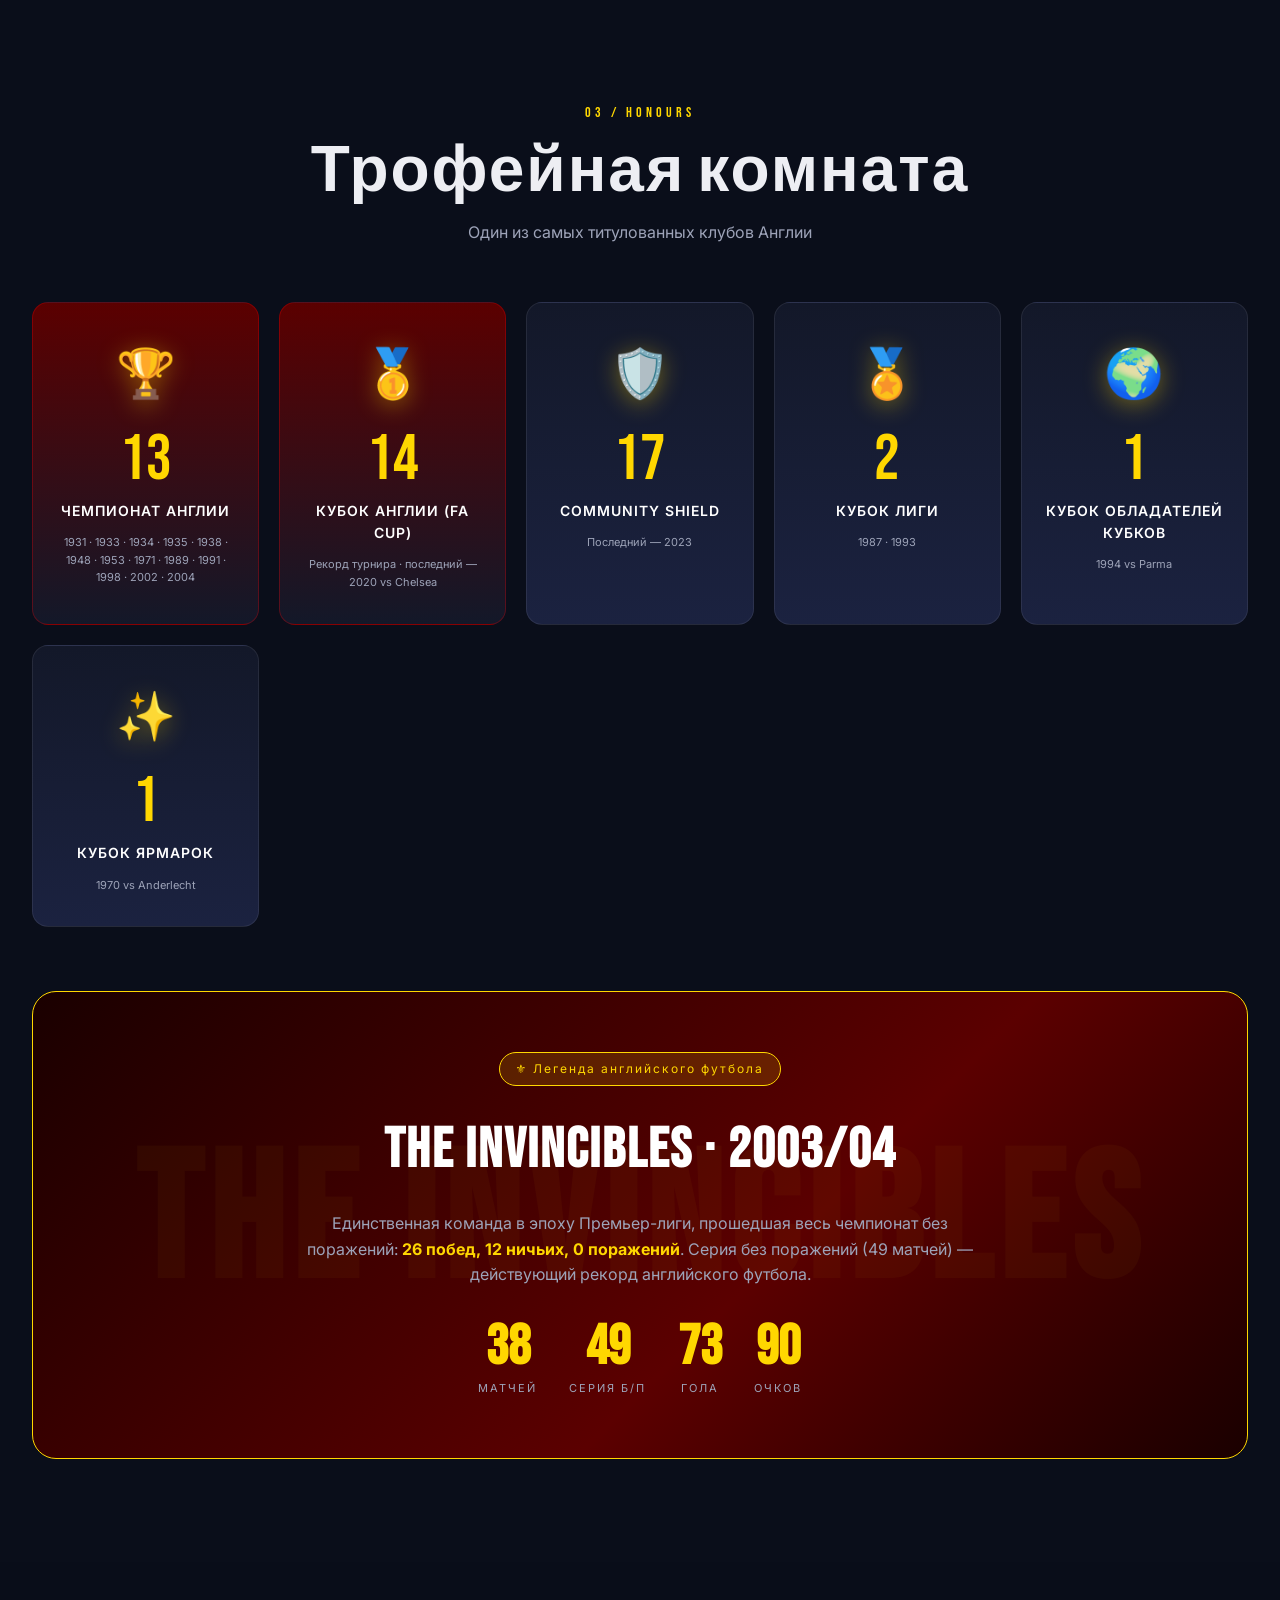
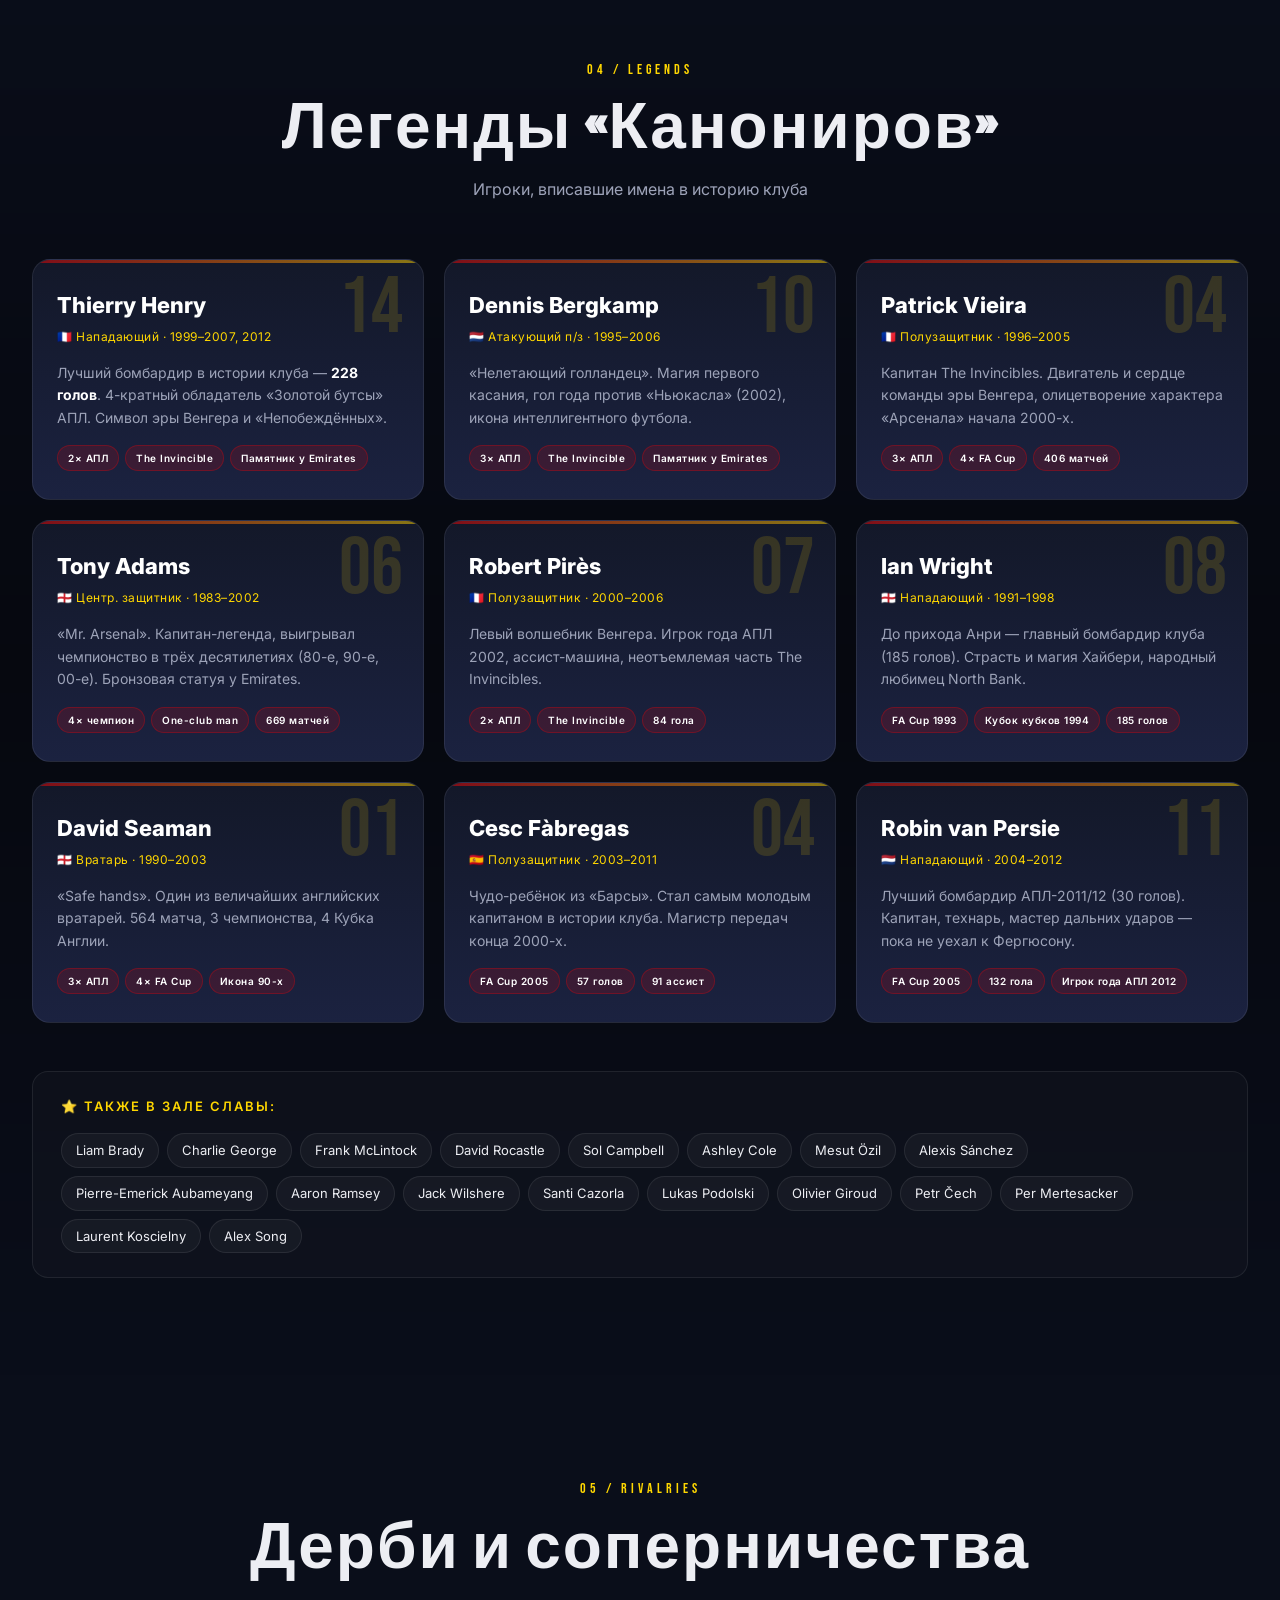
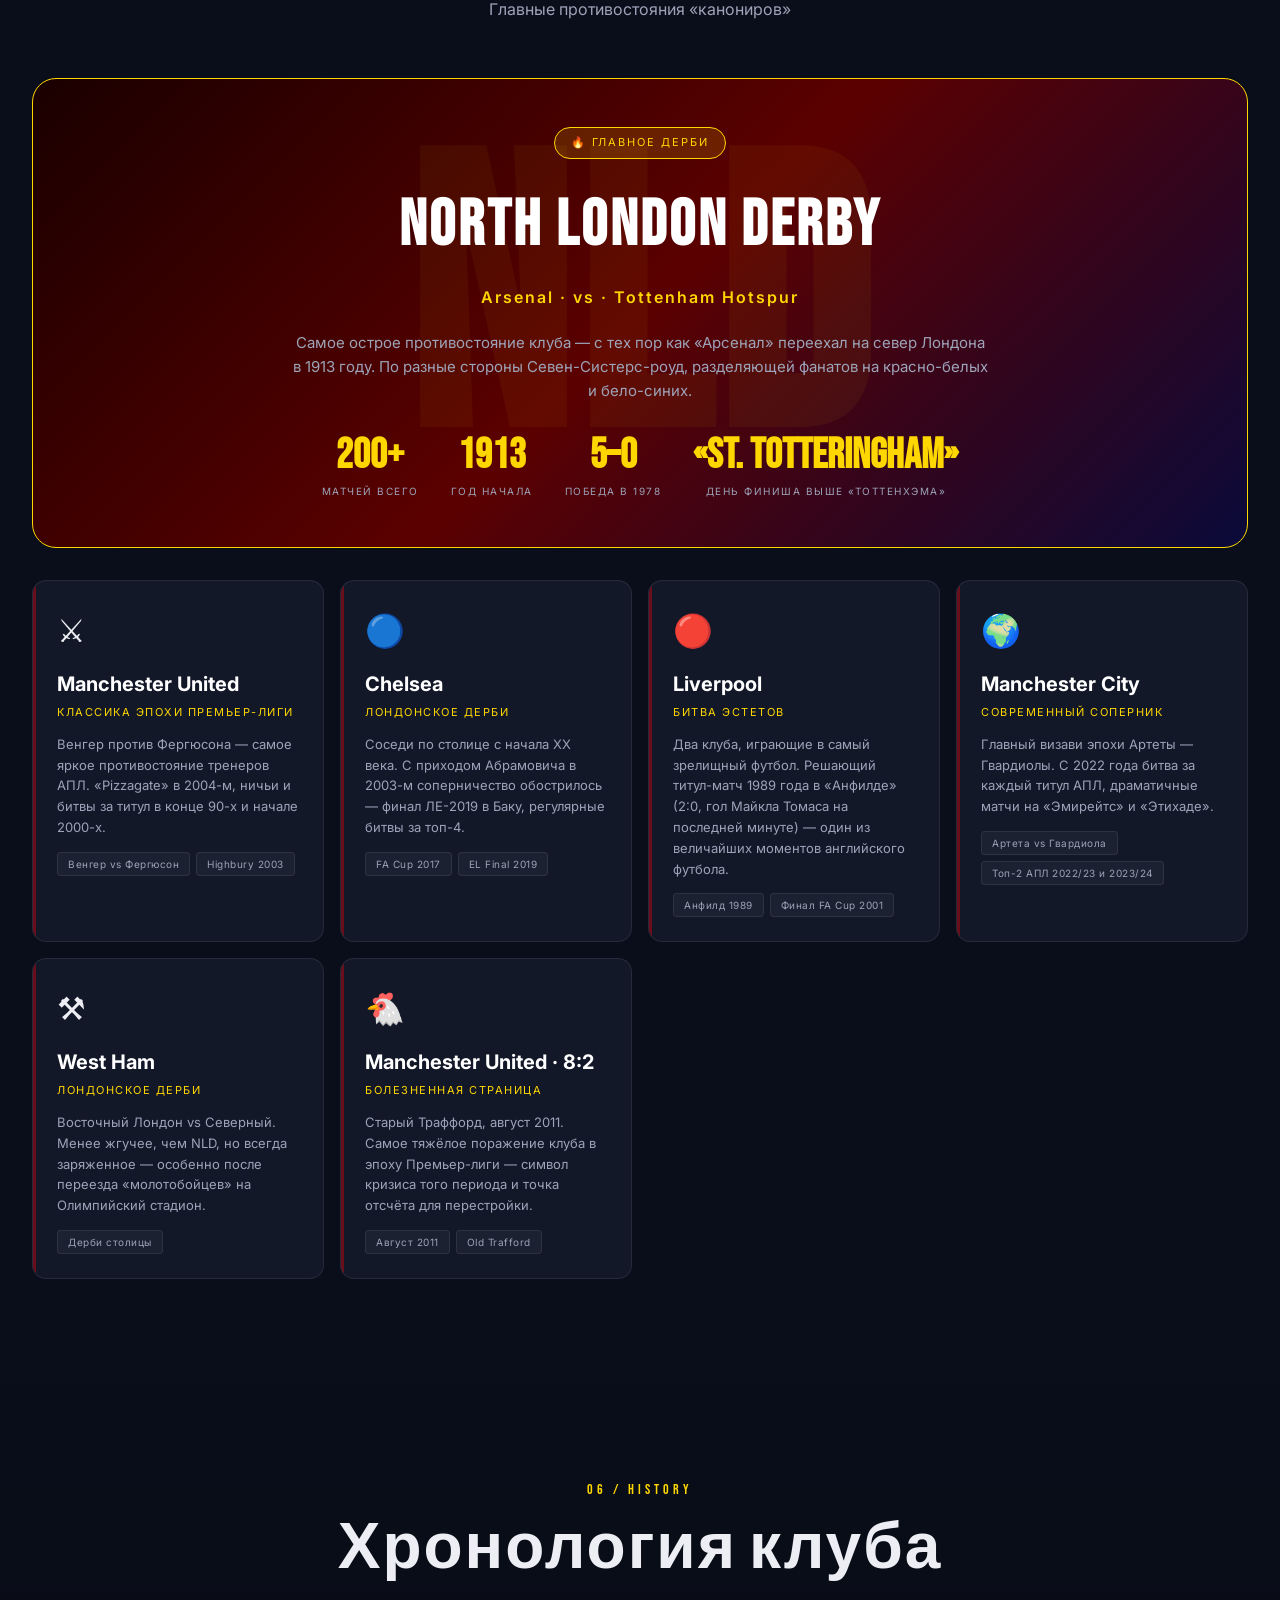
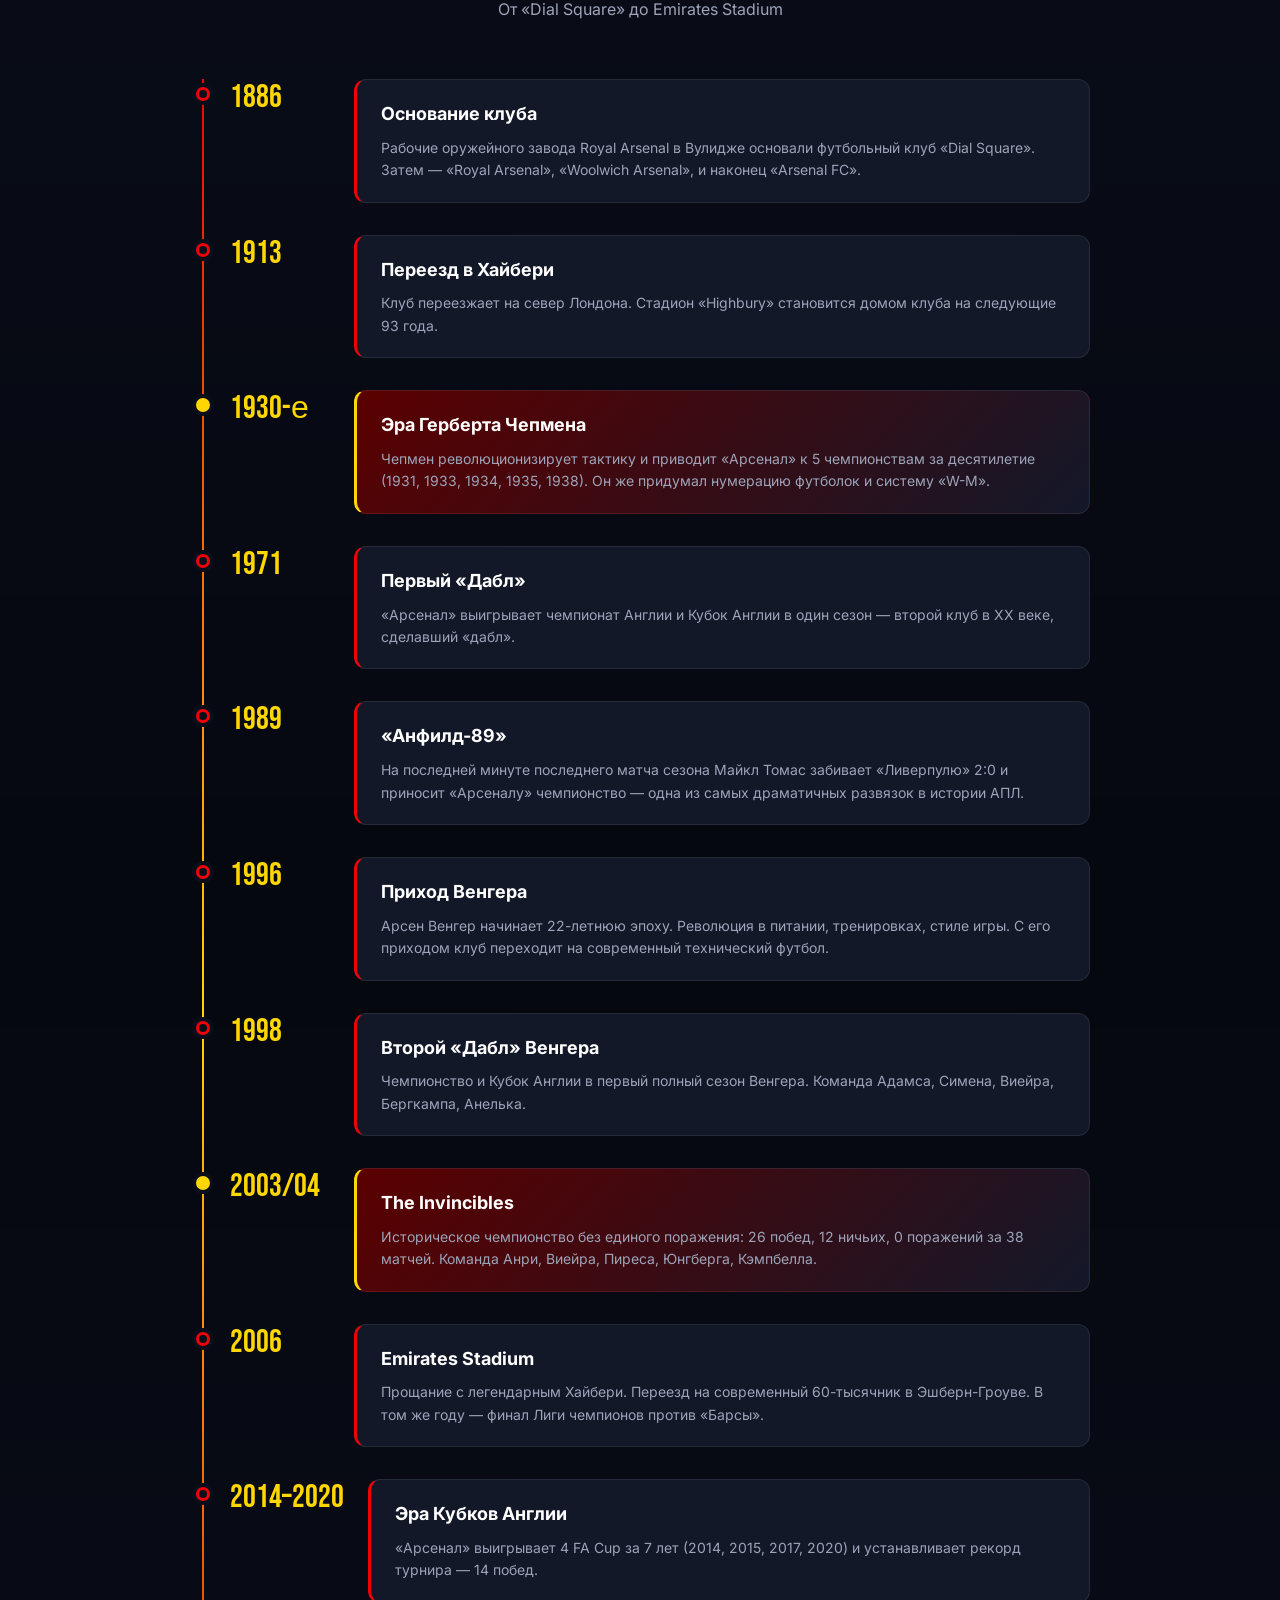
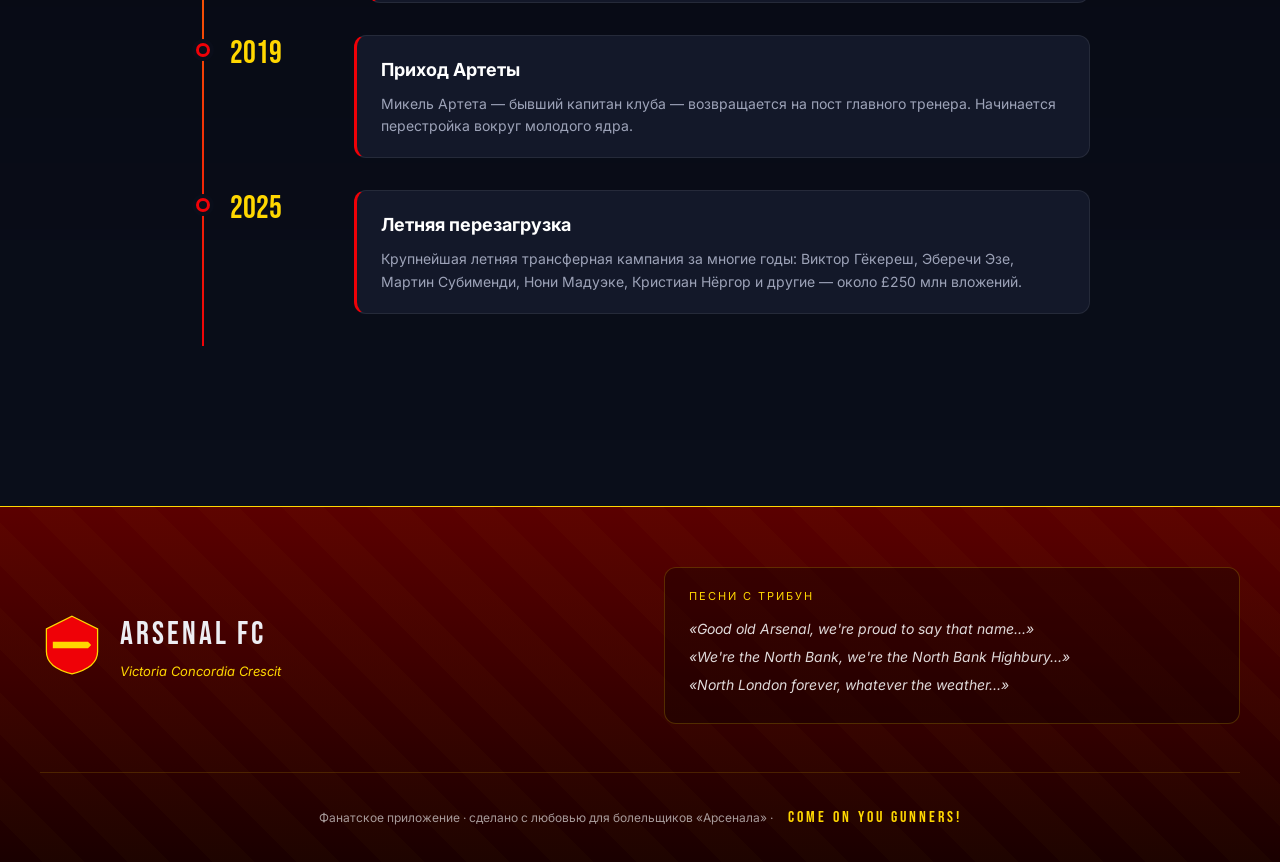
==== commit 9b3d7701: "Render squad as static HTML and use only verified facts - Move all 26 player cards from JS-generated" ====
--- a/index.html
+++ b/index.html
@@ -11,11 +11,10 @@
 </head>
 <body>
 
-<!-- ANIMATED BACKGROUND -->
 <div class="bg-grid"></div>
 <div class="bg-glow"></div>
 
-<!-- NAVIGATION -->
+<!-- NAV -->
 <nav class="nav">
   <div class="nav-inner">
     <div class="logo">
@@ -26,8 +25,7 @@
             <stop offset="100%" stop-color="#E5A100"/>
           </linearGradient>
         </defs>
-        <path d="M50 5 L90 25 L90 60 Q90 85 50 95 Q10 85 10 60 L10 25 Z"
-              fill="#EF0107" stroke="#FFD700" stroke-width="2.5"/>
+        <path d="M50 5 L90 25 L90 60 Q90 85 50 95 Q10 85 10 60 L10 25 Z" fill="#EF0107" stroke="#FFD700" stroke-width="2.5"/>
         <path d="M20 45 L75 45 L80 50 L75 55 L20 55 Z" fill="url(#cannonGrad)"/>
         <circle cx="78" cy="50" r="2" fill="#1a1a2e"/>
         <rect x="15" y="42" width="6" height="16" fill="#8B4513"/>
@@ -42,25 +40,20 @@
     <ul class="nav-links">
       <li><a href="#hero" class="active">Главная</a></li>
       <li><a href="#squad">Состав</a></li>
-      <li><a href="#stats">Статистика</a></li>
-      <li><a href="#matches">Матчи</a></li>
+      <li><a href="#records">Рекорды</a></li>
       <li><a href="#trophies">Трофеи</a></li>
       <li><a href="#legends">Легенды</a></li>
       <li><a href="#derbies">Дерби</a></li>
       <li><a href="#history">История</a></li>
     </ul>
-    <div class="nav-cta">
-      <span class="live-dot"></span> COYG
-    </div>
+    <div class="nav-cta"><span class="live-dot"></span> COYG</div>
   </div>
 </nav>
 
 <!-- HERO -->
 <section id="hero" class="hero">
   <div class="hero-content">
-    <div class="hero-tag">
-      <span class="pulse"></span> Premier League · Season 2025/26
-    </div>
+    <div class="hero-tag"><span class="pulse"></span> Arsenal Football Club · est. 1886</div>
     <h1 class="hero-title">
       <span class="line-1">VICTORIA</span>
       <span class="line-2">CONCORDIA</span>
@@ -68,30 +61,17 @@
     </h1>
     <p class="hero-motto">«Победа приходит через гармонию» — девиз клуба с 1949 года</p>
     <div class="hero-meta">
-      <div class="meta-item">
-        <div class="meta-label">Стадион</div>
-        <div class="meta-value">Emirates · 60 704</div>
-      </div>
+      <div class="meta-item"><div class="meta-label">Полное имя</div><div class="meta-value">Arsenal Football Club</div></div>
       <div class="meta-divider"></div>
-      <div class="meta-item">
-        <div class="meta-label">Тренер</div>
-        <div class="meta-value">Mikel Arteta · с 2019</div>
-      </div>
+      <div class="meta-item"><div class="meta-label">Основан</div><div class="meta-value">1886 · Вулидж, Лондон</div></div>
       <div class="meta-divider"></div>
-      <div class="meta-item">
-        <div class="meta-label">Капитан</div>
-        <div class="meta-value">Martin Ødegaard</div>
-      </div>
+      <div class="meta-item"><div class="meta-label">Стадион</div><div class="meta-value">Emirates · 60 704</div></div>
       <div class="meta-divider"></div>
-      <div class="meta-item">
-        <div class="meta-label">Владелец</div>
-        <div class="meta-value">Stan Kroenke · KSE</div>
-      </div>
+      <div class="meta-item"><div class="meta-label">Тренер</div><div class="meta-value">Mikel Arteta · с 2019</div></div>
       <div class="meta-divider"></div>
-      <div class="meta-item">
-        <div class="meta-label">Прозвища</div>
-        <div class="meta-value">The Gunners · The Arsenal</div>
-      </div>
+      <div class="meta-item"><div class="meta-label">Капитан</div><div class="meta-value">Martin Ødegaard</div></div>
+      <div class="meta-divider"></div>
+      <div class="meta-item"><div class="meta-label">Прозвища</div><div class="meta-value">The Gunners · The Arsenal</div></div>
     </div>
     <div class="hero-cannons">
       <svg viewBox="0 0 600 80" class="cannon-bar">
@@ -103,28 +83,13 @@
   </div>
 </section>
 
-<!-- LIVE STATS BAR -->
+<!-- STATS BAR -->
 <section class="stats-bar">
-  <div class="stat-cell">
-    <div class="stat-num" data-target="140">0</div>
-    <div class="stat-label">Лет истории · с 1886</div>
-  </div>
-  <div class="stat-cell">
-    <div class="stat-num" data-target="13">0</div>
-    <div class="stat-label">Чемпионств Англии</div>
-  </div>
-  <div class="stat-cell">
-    <div class="stat-num" data-target="14">0</div>
-    <div class="stat-label">Кубков Англии · рекорд</div>
-  </div>
-  <div class="stat-cell">
-    <div class="stat-num" data-target="49">0</div>
-    <div class="stat-label">Матчей без поражений</div>
-  </div>
-  <div class="stat-cell">
-    <div class="stat-num" data-target="60704">0</div>
-    <div class="stat-label">Вместимость Emirates</div>
-  </div>
+  <div class="stat-cell"><div class="stat-num" data-target="140">0</div><div class="stat-label">Лет истории · с 1886</div></div>
+  <div class="stat-cell"><div class="stat-num" data-target="13">0</div><div class="stat-label">Чемпионств Англии</div></div>
+  <div class="stat-cell"><div class="stat-num" data-target="14">0</div><div class="stat-label">Кубков Англии · рекорд</div></div>
+  <div class="stat-cell"><div class="stat-num" data-target="49">0</div><div class="stat-label">Матчей без поражений</div></div>
+  <div class="stat-cell"><div class="stat-num" data-target="60704">0</div><div class="stat-label">Вместимость Emirates</div></div>
 </section>
 
 <!-- SQUAD -->
@@ -132,7 +97,7 @@
   <div class="section-header">
     <div class="section-tag">01 / SQUAD</div>
     <h2 class="section-title">Первая команда</h2>
-    <p class="section-sub">Молодое и амбициозное поколение «канониров»</p>
+    <p class="section-sub">Действующий состав «канониров»</p>
   </div>
 
   <div class="squad-filters">
@@ -143,97 +108,501 @@
     <button class="filter" data-pos="fw">Нападающие</button>
   </div>
 
-  <div class="squad-grid" id="squadGrid"></div>
+  <div class="squad-grid">
+    <!-- GOALKEEPERS -->
+    <div class="player-card" data-pos="gk">
+      <div class="player-top">
+        <div class="player-num">22</div>
+        <div class="player-flag">🇪🇸</div>
+        <div class="player-pos-badge">Вратарь</div>
+      </div>
+      <div class="player-info">
+        <div class="player-name">David Raya</div>
+        <div class="player-fullname">Давид Райя Мартин</div>
+        <div class="player-meta">
+          <div class="pm"><span>Возраст</span><b>30</b></div>
+          <div class="pm"><span>В клубе</span><b>с 2023</b></div>
+          <div class="pm"><span>Откуда</span><b>Brentford</b></div>
+        </div>
+      </div>
+    </div>
+
+    <div class="player-card" data-pos="gk">
+      <div class="player-top">
+        <div class="player-num">31</div>
+        <div class="player-flag">🇪🇸</div>
+        <div class="player-pos-badge">Вратарь</div>
+      </div>
+      <div class="player-info">
+        <div class="player-name">Kepa Arrizabalaga</div>
+        <div class="player-fullname">Кепа Аррисабалага Ревуэльта</div>
+        <div class="player-meta">
+          <div class="pm"><span>Возраст</span><b>31</b></div>
+          <div class="pm"><span>В клубе</span><b>с 2025</b></div>
+          <div class="pm"><span>Откуда</span><b>Chelsea</b></div>
+        </div>
+      </div>
+    </div>
+
+    <div class="player-card" data-pos="gk">
+      <div class="player-top">
+        <div class="player-num">32</div>
+        <div class="player-flag">🇪🇪</div>
+        <div class="player-pos-badge">Вратарь</div>
+      </div>
+      <div class="player-info">
+        <div class="player-name">Karl Hein</div>
+        <div class="player-fullname">Карл Якоб Хейн</div>
+        <div class="player-meta">
+          <div class="pm"><span>Возраст</span><b>24</b></div>
+          <div class="pm"><span>В клубе</span><b>с 2018</b></div>
+          <div class="pm"><span>Откуда</span><b>Академия</b></div>
+        </div>
+      </div>
+    </div>
+
+    <!-- DEFENDERS -->
+    <div class="player-card" data-pos="df">
+      <div class="player-top">
+        <div class="player-num">2</div>
+        <div class="player-flag">🇫🇷</div>
+        <div class="player-pos-badge">Защитник</div>
+      </div>
+      <div class="player-info">
+        <div class="player-name">William Saliba</div>
+        <div class="player-fullname">Уильям Салиба</div>
+        <div class="player-meta">
+          <div class="pm"><span>Возраст</span><b>25</b></div>
+          <div class="pm"><span>В клубе</span><b>с 2019</b></div>
+          <div class="pm"><span>Откуда</span><b>Saint-Étienne</b></div>
+        </div>
+      </div>
+    </div>
+
+    <div class="player-card" data-pos="df">
+      <div class="player-top">
+        <div class="player-num">6</div>
+        <div class="player-flag">🇧🇷</div>
+        <div class="player-pos-badge">Защитник</div>
+      </div>
+      <div class="player-info">
+        <div class="player-name">Gabriel Magalhães</div>
+        <div class="player-fullname">Габриэл душ Сантуш Магальяйнс</div>
+        <div class="player-meta">
+          <div class="pm"><span>Возраст</span><b>28</b></div>
+          <div class="pm"><span>В клубе</span><b>с 2020</b></div>
+          <div class="pm"><span>Откуда</span><b>Lille</b></div>
+        </div>
+      </div>
+    </div>
+
+    <div class="player-card" data-pos="df">
+      <div class="player-top">
+        <div class="player-num">4</div>
+        <div class="player-flag">🏴󠁧󠁢󠁥󠁮󠁧󠁿</div>
+        <div class="player-pos-badge">Защитник</div>
+      </div>
+      <div class="player-info">
+        <div class="player-name">Ben White</div>
+        <div class="player-fullname">Бенджамин Уильям Уайт</div>
+        <div class="player-meta">
+          <div class="pm"><span>Возраст</span><b>28</b></div>
+          <div class="pm"><span>В клубе</span><b>с 2021</b></div>
+          <div class="pm"><span>Откуда</span><b>Brighton</b></div>
+        </div>
+      </div>
+    </div>
+
+    <div class="player-card" data-pos="df">
+      <div class="player-top">
+        <div class="player-num">12</div>
+        <div class="player-flag">🇳🇱</div>
+        <div class="player-pos-badge">Защитник</div>
+      </div>
+      <div class="player-info">
+        <div class="player-name">Jurriën Timber</div>
+        <div class="player-fullname">Юрриен Тимбер</div>
+        <div class="player-meta">
+          <div class="pm"><span>Возраст</span><b>24</b></div>
+          <div class="pm"><span>В клубе</span><b>с 2023</b></div>
+          <div class="pm"><span>Откуда</span><b>Ajax</b></div>
+        </div>
+      </div>
+    </div>
+
+    <div class="player-card" data-pos="df">
+      <div class="player-top">
+        <div class="player-num">33</div>
+        <div class="player-flag">🇮🇹</div>
+        <div class="player-pos-badge">Защитник</div>
+      </div>
+      <div class="player-info">
+        <div class="player-name">Riccardo Calafiori</div>
+        <div class="player-fullname">Риккардо Калафьори</div>
+        <div class="player-meta">
+          <div class="pm"><span>Возраст</span><b>24</b></div>
+          <div class="pm"><span>В клубе</span><b>с 2024</b></div>
+          <div class="pm"><span>Откуда</span><b>Bologna</b></div>
+        </div>
+      </div>
+    </div>
+
+    <div class="player-card" data-pos="df">
+      <div class="player-top">
+        <div class="player-num">15</div>
+        <div class="player-flag">🇪🇸</div>
+        <div class="player-pos-badge">Защитник</div>
+      </div>
+      <div class="player-info">
+        <div class="player-name">Cristhian Mosquera</div>
+        <div class="player-fullname">Кристиан Москера</div>
+        <div class="player-meta">
+          <div class="pm"><span>Возраст</span><b>21</b></div>
+          <div class="pm"><span>В клубе</span><b>с 2025</b></div>
+          <div class="pm"><span>Откуда</span><b>Valencia</b></div>
+        </div>
+      </div>
+    </div>
+
+    <div class="player-card" data-pos="df">
+      <div class="player-top">
+        <div class="player-num">35</div>
+        <div class="player-flag">🇺🇦</div>
+        <div class="player-pos-badge">Защитник</div>
+      </div>
+      <div class="player-info">
+        <div class="player-name">Oleksandr Zinchenko</div>
+        <div class="player-fullname">Олександр Зінченко</div>
+        <div class="player-meta">
+          <div class="pm"><span>Возраст</span><b>29</b></div>
+          <div class="pm"><span>В клубе</span><b>с 2022</b></div>
+          <div class="pm"><span>Откуда</span><b>Manchester City</b></div>
+        </div>
+      </div>
+    </div>
+
+    <div class="player-card" data-pos="df">
+      <div class="player-top">
+        <div class="player-num">3</div>
+        <div class="player-flag">🇪🇨</div>
+        <div class="player-pos-badge">Защитник</div>
+      </div>
+      <div class="player-info">
+        <div class="player-name">Piero Hincapié</div>
+        <div class="player-fullname">Пьеро Маркес Инкапье</div>
+        <div class="player-meta">
+          <div class="pm"><span>Возраст</span><b>23</b></div>
+          <div class="pm"><span>В клубе</span><b>с 2025</b></div>
+          <div class="pm"><span>Откуда</span><b>Bayer Leverkusen</b></div>
+        </div>
+      </div>
+    </div>
+
+    <div class="player-card" data-pos="df">
+      <div class="player-top">
+        <div class="player-num">49</div>
+        <div class="player-flag">🏴󠁧󠁢󠁥󠁮󠁧󠁿</div>
+        <div class="player-pos-badge">Защитник</div>
+      </div>
+      <div class="player-info">
+        <div class="player-name">Myles Lewis-Skelly</div>
+        <div class="player-fullname">Майлз Льюис-Скелли</div>
+        <div class="player-meta">
+          <div class="pm"><span>Возраст</span><b>19</b></div>
+          <div class="pm"><span>В клубе</span><b>с 2010</b></div>
+          <div class="pm"><span>Откуда</span><b>Академия Hale End</b></div>
+        </div>
+      </div>
+    </div>
+
+    <!-- MIDFIELDERS -->
+    <div class="player-card captain" data-pos="mf">
+      <div class="player-top">
+        <div class="player-num">8</div>
+        <div class="player-flag">🇳🇴</div>
+        <div class="player-pos-badge">ⓒ Капитан</div>
+      </div>
+      <div class="player-info">
+        <div class="player-name">Martin Ødegaard</div>
+        <div class="player-fullname">Мартин Эдегор · капитан</div>
+        <div class="player-meta">
+          <div class="pm"><span>Возраст</span><b>27</b></div>
+          <div class="pm"><span>В клубе</span><b>с 2021</b></div>
+          <div class="pm"><span>Откуда</span><b>Real Madrid</b></div>
+        </div>
+      </div>
+    </div>
+
+    <div class="player-card" data-pos="mf">
+      <div class="player-top">
+        <div class="player-num">41</div>
+        <div class="player-flag">🏴󠁧󠁢󠁥󠁮󠁧󠁿</div>
+        <div class="player-pos-badge">Полузащитник</div>
+      </div>
+      <div class="player-info">
+        <div class="player-name">Declan Rice</div>
+        <div class="player-fullname">Деклан Райс</div>
+        <div class="player-meta">
+          <div class="pm"><span>Возраст</span><b>27</b></div>
+          <div class="pm"><span>В клубе</span><b>с 2023</b></div>
+          <div class="pm"><span>Откуда</span><b>West Ham</b></div>
+        </div>
+      </div>
+    </div>
+
+    <div class="player-card" data-pos="mf">
+      <div class="player-top">
+        <div class="player-num">36</div>
+        <div class="player-flag">🇪🇸</div>
+        <div class="player-pos-badge">Опорный п/з</div>
+      </div>
+      <div class="player-info">
+        <div class="player-name">Martín Zubimendi</div>
+        <div class="player-fullname">Мартин Субименди Ибаньес</div>
+        <div class="player-meta">
+          <div class="pm"><span>Возраст</span><b>27</b></div>
+          <div class="pm"><span>В клубе</span><b>с 2025</b></div>
+          <div class="pm"><span>Откуда</span><b>Real Sociedad</b></div>
+        </div>
+      </div>
+    </div>
+
+    <div class="player-card" data-pos="mf">
+      <div class="player-top">
+        <div class="player-num">23</div>
+        <div class="player-flag">🇪🇸</div>
+        <div class="player-pos-badge">Полузащитник</div>
+      </div>
+      <div class="player-info">
+        <div class="player-name">Mikel Merino</div>
+        <div class="player-fullname">Микель Мерино Сасон</div>
+        <div class="player-meta">
+          <div class="pm"><span>Возраст</span><b>30</b></div>
+          <div class="pm"><span>В клубе</span><b>с 2024</b></div>
+          <div class="pm"><span>Откуда</span><b>Real Sociedad</b></div>
+        </div>
+      </div>
+    </div>
+
+    <div class="player-card" data-pos="mf">
+      <div class="player-top">
+        <div class="player-num">16</div>
+        <div class="player-flag">🇩🇰</div>
+        <div class="player-pos-badge">Полузащитник</div>
+      </div>
+      <div class="player-info">
+        <div class="player-name">Christian Nørgaard</div>
+        <div class="player-fullname">Кристиан Нёргор</div>
+        <div class="player-meta">
+          <div class="pm"><span>Возраст</span><b>31</b></div>
+          <div class="pm"><span>В клубе</span><b>с 2025</b></div>
+          <div class="pm"><span>Откуда</span><b>Brentford</b></div>
+        </div>
+      </div>
+    </div>
+
+    <div class="player-card" data-pos="mf">
+      <div class="player-top">
+        <div class="player-num">53</div>
+        <div class="player-flag">🏴󠁧󠁢󠁥󠁮󠁧󠁿</div>
+        <div class="player-pos-badge">Талант академии</div>
+      </div>
+      <div class="player-info">
+        <div class="player-name">Ethan Nwaneri</div>
+        <div class="player-fullname">Итан Кваме Колин Нванери</div>
+        <div class="player-meta">
+          <div class="pm"><span>Возраст</span><b>18</b></div>
+          <div class="pm"><span>В клубе</span><b>с детства</b></div>
+          <div class="pm"><span>Откуда</span><b>Академия Hale End</b></div>
+        </div>
+      </div>
+    </div>
+
+    <!-- FORWARDS -->
+    <div class="player-card" data-pos="fw">
+      <div class="player-top">
+        <div class="player-num">14</div>
+        <div class="player-flag">🇸🇪</div>
+        <div class="player-pos-badge">Центрфорвард</div>
+      </div>
+      <div class="player-info">
+        <div class="player-name">Viktor Gyökeres</div>
+        <div class="player-fullname">Виктор Эйнар Гёкереш</div>
+        <div class="player-meta">
+          <div class="pm"><span>Возраст</span><b>27</b></div>
+          <div class="pm"><span>В клубе</span><b>с 2025</b></div>
+          <div class="pm"><span>Откуда</span><b>Sporting CP</b></div>
+        </div>
+      </div>
+    </div>
+
+    <div class="player-card" data-pos="fw">
+      <div class="player-top">
+        <div class="player-num">7</div>
+        <div class="player-flag">🏴󠁧󠁢󠁥󠁮󠁧󠁿</div>
+        <div class="player-pos-badge">Правый вингер</div>
+      </div>
+      <div class="player-info">
+        <div class="player-name">Bukayo Saka</div>
+        <div class="player-fullname">Букайо Сака</div>
+        <div class="player-meta">
+          <div class="pm"><span>Возраст</span><b>24</b></div>
+          <div class="pm"><span>В клубе</span><b>с детства</b></div>
+          <div class="pm"><span>Откуда</span><b>Академия Hale End</b></div>
+        </div>
+      </div>
+    </div>
+
+    <div class="player-card" data-pos="fw">
+      <div class="player-top">
+        <div class="player-num">10</div>
+        <div class="player-flag">🏴󠁧󠁢󠁥󠁮󠁧󠁿</div>
+        <div class="player-pos-badge">Атак. полузащитник</div>
+      </div>
+      <div class="player-info">
+        <div class="player-name">Eberechi Eze</div>
+        <div class="player-fullname">Эберечи Эзе</div>
+        <div class="player-meta">
+          <div class="pm"><span>Возраст</span><b>27</b></div>
+          <div class="pm"><span>В клубе</span><b>с 2025</b></div>
+          <div class="pm"><span>Откуда</span><b>Crystal Palace</b></div>
+        </div>
+      </div>
+    </div>
+
+    <div class="player-card" data-pos="fw">
+      <div class="player-top">
+        <div class="player-num">11</div>
+        <div class="player-flag">🇧🇷</div>
+        <div class="player-pos-badge">Левый вингер</div>
+      </div>
+      <div class="player-info">
+        <div class="player-name">Gabriel Martinelli</div>
+        <div class="player-fullname">Габриэл Теодоро Мартинелли Силва</div>
+        <div class="player-meta">
+          <div class="pm"><span>Возраст</span><b>24</b></div>
+          <div class="pm"><span>В клубе</span><b>с 2019</b></div>
+          <div class="pm"><span>Откуда</span><b>Ituano</b></div>
+        </div>
+      </div>
+    </div>
+
+    <div class="player-card" data-pos="fw">
+      <div class="player-top">
+        <div class="player-num">19</div>
+        <div class="player-flag">🇧🇪</div>
+        <div class="player-pos-badge">Нападающий</div>
+      </div>
+      <div class="player-info">
+        <div class="player-name">Leandro Trossard</div>
+        <div class="player-fullname">Леандро Троссар</div>
+        <div class="player-meta">
+          <div class="pm"><span>Возраст</span><b>31</b></div>
+          <div class="pm"><span>В клубе</span><b>с 2023</b></div>
+          <div class="pm"><span>Откуда</span><b>Brighton</b></div>
+        </div>
+      </div>
+    </div>
+
+    <div class="player-card" data-pos="fw">
+      <div class="player-top">
+        <div class="player-num">29</div>
+        <div class="player-flag">🇩🇪</div>
+        <div class="player-pos-badge">Универсал</div>
+      </div>
+      <div class="player-info">
+        <div class="player-name">Kai Havertz</div>
+        <div class="player-fullname">Кай Лукас Хаверц</div>
+        <div class="player-meta">
+          <div class="pm"><span>Возраст</span><b>26</b></div>
+          <div class="pm"><span>В клубе</span><b>с 2023</b></div>
+          <div class="pm"><span>Откуда</span><b>Chelsea</b></div>
+        </div>
+      </div>
+    </div>
+
+    <div class="player-card" data-pos="fw">
+      <div class="player-top">
+        <div class="player-num">20</div>
+        <div class="player-flag">🏴󠁧󠁢󠁥󠁮󠁧󠁿</div>
+        <div class="player-pos-badge">Вингер</div>
+      </div>
+      <div class="player-info">
+        <div class="player-name">Noni Madueke</div>
+        <div class="player-fullname">Чуквунонсо «Нони» Мадуэке</div>
+        <div class="player-meta">
+          <div class="pm"><span>Возраст</span><b>23</b></div>
+          <div class="pm"><span>В клубе</span><b>с 2025</b></div>
+          <div class="pm"><span>Откуда</span><b>Chelsea</b></div>
+        </div>
+      </div>
+    </div>
+
+    <div class="player-card" data-pos="fw">
+      <div class="player-top">
+        <div class="player-num">9</div>
+        <div class="player-flag">🇧🇷</div>
+        <div class="player-pos-badge">Нападающий</div>
+      </div>
+      <div class="player-info">
+        <div class="player-name">Gabriel Jesus</div>
+        <div class="player-fullname">Габриел Фернанду де Жезуш</div>
+        <div class="player-meta">
+          <div class="pm"><span>Возраст</span><b>28</b></div>
+          <div class="pm"><span>В клубе</span><b>с 2022</b></div>
+          <div class="pm"><span>Откуда</span><b>Manchester City</b></div>
+        </div>
+      </div>
+    </div>
+  </div>
 </section>
 
-<!-- STATS -->
-<section id="stats" class="section section-dark">
+<!-- RECORDS / FACTS -->
+<section id="records" class="section section-dark">
   <div class="section-header">
-    <div class="section-tag">02 / STATISTICS</div>
-    <h2 class="section-title">Сезон 2025/26 в цифрах</h2>
-    <p class="section-sub">Премьер-лига · итоги сезона на 22 мая 2026</p>
+    <div class="section-tag">02 / CLUB RECORDS</div>
+    <h2 class="section-title">Клубные рекорды</h2>
+    <p class="section-sub">Проверенные факты в истории «Арсенала»</p>
   </div>
 
   <div class="stats-grid">
     <div class="stat-card highlight">
-      <div class="stat-card-head">
-        <div class="stat-card-title">Место в таблице</div>
-        <div class="stat-card-icon">🏆</div>
-      </div>
-      <div class="stat-card-value">1<span class="suffix">st</span></div>
-      <div class="stat-card-foot">89 очков · 28 побед · 5 ничьих · 5 поражений</div>
+      <div class="stat-card-head"><div class="stat-card-title">Лучший бомбардир</div><div class="stat-card-icon">⚽</div></div>
+      <div class="stat-card-value">228</div>
+      <div class="stat-card-foot">Тьерри Анри · 1999–2007, 2012</div>
     </div>
     <div class="stat-card">
-      <div class="stat-card-head">
-        <div class="stat-card-title">Голов забито</div>
-        <div class="stat-card-icon">⚽</div>
-      </div>
-      <div class="stat-card-value">87</div>
-      <div class="progress"><div class="progress-fill" style="--w: 92%"></div></div>
-      <div class="stat-card-foot">2.29 за матч · лучшая атака лиги</div>
+      <div class="stat-card-head"><div class="stat-card-title">Больше всех матчей</div><div class="stat-card-icon">👕</div></div>
+      <div class="stat-card-value">722</div>
+      <div class="stat-card-foot">Дэвид О'Лири · 1975–1993</div>
     </div>
     <div class="stat-card">
-      <div class="stat-card-head">
-        <div class="stat-card-title">Голов пропущено</div>
-        <div class="stat-card-icon">🛡️</div>
-      </div>
-      <div class="stat-card-value">29</div>
-      <div class="progress"><div class="progress-fill green" style="--w: 25%"></div></div>
-      <div class="stat-card-foot">Лучшая оборона лиги</div>
+      <div class="stat-card-head"><div class="stat-card-title">Серия без поражений</div><div class="stat-card-icon">🛡️</div></div>
+      <div class="stat-card-value">49</div>
+      <div class="stat-card-foot">Рекорд английского футбола · 2003–2004</div>
     </div>
     <div class="stat-card">
-      <div class="stat-card-head">
-        <div class="stat-card-title">«Сухие» матчи</div>
-        <div class="stat-card-icon">🧤</div>
-      </div>
-      <div class="stat-card-value">17</div>
-      <div class="stat-card-foot">Дэвид Райя — Золотая перчатка ⭐</div>
+      <div class="stat-card-head"><div class="stat-card-title">Крупнейшая победа</div><div class="stat-card-icon">🔥</div></div>
+      <div class="stat-card-value">12–0</div>
+      <div class="stat-card-foot">vs Loughborough · Второй дивизион 1900</div>
     </div>
     <div class="stat-card">
-      <div class="stat-card-head">
-        <div class="stat-card-title">Владение мячом</div>
-        <div class="stat-card-icon">🎯</div>
-      </div>
-      <div class="stat-card-value">60<span class="suffix">%</span></div>
-      <div class="progress"><div class="progress-fill" style="--w: 60%"></div></div>
-      <div class="stat-card-foot">xG: 78.4 · pressing-индекс лиги №1</div>
-    </div>
-    <div class="stat-card highlight">
-      <div class="stat-card-head">
-        <div class="stat-card-title">Лига Чемпионов</div>
-        <div class="stat-card-icon">⭐</div>
-      </div>
-      <div class="stat-card-value">Финал</div>
-      <div class="stat-card-foot">30 мая · vs Real Madrid · Будапешт</div>
-    </div>
-  </div>
-
-  <div class="top-scorers">
-    <h3 class="block-title">Бомбардиры сезона</h3>
-    <div class="scorer-list" id="scorerList"></div>
+      <div class="stat-card-head"><div class="stat-card-title">Самый молодой игрок</div><div class="stat-card-icon">⭐</div></div>
+      <div class="stat-card-value">15<span class="suffix">лет</span></div>
+      <div class="stat-card-foot">Итан Нванери · vs Brentford 2022</div>
+    </div>
+    <div class="stat-card">
+      <div class="stat-card-head"><div class="stat-card-title">Дольше всех в клубе</div><div class="stat-card-icon">🎩</div></div>
+      <div class="stat-card-value">22</div>
+      <div class="stat-card-foot">Арсен Венгер · главный тренер · 1996–2018</div>
+    </div>
   </div>
 </section>
 
-<!-- MATCHES -->
-<section id="matches" class="section">
+<!-- TROPHIES -->
+<section id="trophies" class="section">
   <div class="section-header">
-    <div class="section-tag">03 / FIXTURES</div>
-    <h2 class="section-title">Матчи</h2>
-    <p class="section-sub">Последние и предстоящие игры</p>
-  </div>
-
-  <div class="match-tabs">
-    <button class="match-tab active" data-tab="upcoming">Предстоящие</button>
-    <button class="match-tab" data-tab="results">Результаты</button>
-  </div>
-
-  <div class="match-list" id="matchList"></div>
-</section>
-
-<!-- TROPHIES -->
-<section id="trophies" class="section section-dark">
-  <div class="section-header">
-    <div class="section-tag">04 / HONOURS</div>
+    <div class="section-tag">03 / HONOURS</div>
     <h2 class="section-title">Трофейная комната</h2>
     <p class="section-sub">Один из самых титулованных клубов Англии</p>
   </div>
@@ -248,39 +617,41 @@
     <div class="trophy big">
       <div class="trophy-icon">🥇</div>
       <div class="trophy-count">14</div>
-      <div class="trophy-name">Кубок Англии</div>
-      <div class="trophy-years">Рекорд турнира · последний — 2020</div>
+      <div class="trophy-name">Кубок Англии (FA Cup)</div>
+      <div class="trophy-years">Рекорд турнира · последний — 2020 vs Chelsea</div>
     </div>
     <div class="trophy">
       <div class="trophy-icon">🛡️</div>
       <div class="trophy-count">17</div>
       <div class="trophy-name">Community Shield</div>
+      <div class="trophy-years">Последний — 2023</div>
     </div>
     <div class="trophy">
       <div class="trophy-icon">🏅</div>
       <div class="trophy-count">2</div>
       <div class="trophy-name">Кубок Лиги</div>
+      <div class="trophy-years">1987 · 1993</div>
     </div>
     <div class="trophy">
       <div class="trophy-icon">🌍</div>
       <div class="trophy-count">1</div>
       <div class="trophy-name">Кубок обладателей кубков</div>
-      <div class="trophy-years">1994</div>
+      <div class="trophy-years">1994 vs Parma</div>
     </div>
     <div class="trophy">
       <div class="trophy-icon">✨</div>
       <div class="trophy-count">1</div>
       <div class="trophy-name">Кубок Ярмарок</div>
-      <div class="trophy-years">1970</div>
+      <div class="trophy-years">1970 vs Anderlecht</div>
     </div>
   </div>
 
   <div class="invincibles">
     <div class="invincibles-bg">THE INVINCIBLES</div>
     <div class="invincibles-content">
-      <div class="invincibles-tag">⚜️ Легенда</div>
+      <div class="invincibles-tag">⚜️ Легенда английского футбола</div>
       <h3>The Invincibles · 2003/04</h3>
-      <p>Единственная команда в истории Премьер-лиги, прошедшая весь сезон без поражений: <strong>26 побед, 12 ничьих, 0 поражений</strong>.</p>
+      <p>Единственная команда в эпоху Премьер-лиги, прошедшая весь чемпионат без поражений: <strong>26 побед, 12 ничьих, 0 поражений</strong>. Серия без поражений (49 матчей) — действующий рекорд английского футбола.</p>
       <div class="invincibles-stats">
         <div><b>38</b><span>матчей</span></div>
         <div><b>49</b><span>серия б/п</span></div>
@@ -292,11 +663,11 @@
 </section>
 
 <!-- LEGENDS -->
-<section id="legends" class="section">
+<section id="legends" class="section section-dark">
   <div class="section-header">
-    <div class="section-tag">05 / LEGENDS</div>
+    <div class="section-tag">04 / LEGENDS</div>
     <h2 class="section-title">Легенды «Канониров»</h2>
-    <p class="section-sub">Игроки, навсегда вписавшие имена в историю клуба</p>
+    <p class="section-sub">Игроки, вписавшие имена в историю клуба</p>
   </div>
 
   <div class="legend-grid">
@@ -304,7 +675,7 @@
       <div class="legend-num">14</div>
       <div class="legend-name">Thierry Henry</div>
       <div class="legend-pos">🇫🇷 Нападающий · 1999–2007, 2012</div>
-      <div class="legend-bio">Лучший бомбардир в истории клуба — <b>228 голов</b>. 4× игрок года АПЛ, 2× «Золотая бутса». Символ эры Венгера и непобеждённых.</div>
+      <div class="legend-bio">Лучший бомбардир в истории клуба — <b>228 голов</b>. 4-кратный обладатель «Золотой бутсы» АПЛ. Символ эры Венгера и «Непобеждённых».</div>
       <div class="legend-tags"><span>2× АПЛ</span><span>The Invincible</span><span>Памятник у Emirates</span></div>
     </div>
     <div class="legend-card">
@@ -312,76 +683,76 @@
       <div class="legend-name">Dennis Bergkamp</div>
       <div class="legend-pos">🇳🇱 Атакующий п/з · 1995–2006</div>
       <div class="legend-bio">«Нелетающий голландец». Магия первого касания, гол года против «Ньюкасла» (2002), икона интеллигентного футбола.</div>
-      <div class="legend-tags"><span>3× АПЛ</span><span>120 голов</span><span>Памятник у Emirates</span></div>
+      <div class="legend-tags"><span>3× АПЛ</span><span>The Invincible</span><span>Памятник у Emirates</span></div>
     </div>
     <div class="legend-card">
       <div class="legend-num">04</div>
       <div class="legend-name">Patrick Vieira</div>
       <div class="legend-pos">🇫🇷 Полузащитник · 1996–2005</div>
-      <div class="legend-bio">Капитан The Invincibles. Двигатель и сердце команды, олицетворение характера «Арсенала» начала 2000-х.</div>
+      <div class="legend-bio">Капитан The Invincibles. Двигатель и сердце команды эры Венгера, олицетворение характера «Арсенала» начала 2000-х.</div>
       <div class="legend-tags"><span>3× АПЛ</span><span>4× FA Cup</span><span>406 матчей</span></div>
     </div>
     <div class="legend-card">
       <div class="legend-num">06</div>
       <div class="legend-name">Tony Adams</div>
-      <div class="legend-pos">🏴󠁧󠁢󠁥󠁮󠁧󠁿 Центральный защитник · 1983–2002</div>
-      <div class="legend-bio">«Mr. Arsenal». Капитан-легенда, выигравший чемпионство в трёх разных десятилетиях. Бронзовая статуя — на Emirates.</div>
-      <div class="legend-tags"><span>4× АПЛ</span><span>669 матчей</span><span>One-club man</span></div>
+      <div class="legend-pos">🏴󠁧󠁢󠁥󠁮󠁧󠁿 Центр. защитник · 1983–2002</div>
+      <div class="legend-bio">«Mr. Arsenal». Капитан-легенда, выигрывал чемпионство в трёх десятилетиях (80-е, 90-е, 00-е). Бронзовая статуя у Emirates.</div>
+      <div class="legend-tags"><span>4× чемпион</span><span>One-club man</span><span>669 матчей</span></div>
     </div>
     <div class="legend-card">
       <div class="legend-num">07</div>
-      <div class="legend-name">Robert Pires</div>
+      <div class="legend-name">Robert Pirès</div>
       <div class="legend-pos">🇫🇷 Полузащитник · 2000–2006</div>
-      <div class="legend-bio">Левый волшебник Венгера. Игрок года АПЛ-2002, ассист-машина, неотъемлемая часть The Invincibles.</div>
+      <div class="legend-bio">Левый волшебник Венгера. Игрок года АПЛ 2002, ассист-машина, неотъемлемая часть The Invincibles.</div>
       <div class="legend-tags"><span>2× АПЛ</span><span>The Invincible</span><span>84 гола</span></div>
     </div>
     <div class="legend-card">
-      <div class="legend-num">11</div>
+      <div class="legend-num">08</div>
       <div class="legend-name">Ian Wright</div>
       <div class="legend-pos">🏴󠁧󠁢󠁥󠁮󠁧󠁿 Нападающий · 1991–1998</div>
-      <div class="legend-bio">До прихода Анри — главный бомбардир клуба. 185 голов, страсть и магия Хайбери. Народный любимец North Bank.</div>
-      <div class="legend-tags"><span>FA Cup 1993</span><span>Кубок кубков 1994</span><span>Wright Wright Wright!</span></div>
+      <div class="legend-bio">До прихода Анри — главный бомбардир клуба (185 голов). Страсть и магия Хайбери, народный любимец North Bank.</div>
+      <div class="legend-tags"><span>FA Cup 1993</span><span>Кубок кубков 1994</span><span>185 голов</span></div>
     </div>
     <div class="legend-card">
       <div class="legend-num">01</div>
       <div class="legend-name">David Seaman</div>
       <div class="legend-pos">🏴󠁧󠁢󠁥󠁮󠁧󠁿 Вратарь · 1990–2003</div>
-      <div class="legend-bio">«Safe hands». Один из величайших вратарей в истории Англии. 564 матча, 3 чемпионства, 4 Кубка Англии.</div>
+      <div class="legend-bio">«Safe hands». Один из величайших английских вратарей. 564 матча, 3 чемпионства, 4 Кубка Англии.</div>
       <div class="legend-tags"><span>3× АПЛ</span><span>4× FA Cup</span><span>Икона 90-х</span></div>
     </div>
     <div class="legend-card">
-      <div class="legend-num">08</div>
+      <div class="legend-num">04</div>
       <div class="legend-name">Cesc Fàbregas</div>
       <div class="legend-pos">🇪🇸 Полузащитник · 2003–2011</div>
-      <div class="legend-bio">Чудо-ребёнок из Ла Масии. Самый молодой капитан в истории клуба. Король передач эпохи 2008–2011.</div>
+      <div class="legend-bio">Чудо-ребёнок из «Барсы». Стал самым молодым капитаном в истории клуба. Магистр передач конца 2000-х.</div>
       <div class="legend-tags"><span>FA Cup 2005</span><span>57 голов</span><span>91 ассист</span></div>
     </div>
     <div class="legend-card">
-      <div class="legend-num">04</div>
-      <div class="legend-name">Per Mertesacker</div>
-      <div class="legend-pos">🇩🇪 Защитник · 2011–2018</div>
-      <div class="legend-bio">«Большая немецкая стена». Чемпион мира 2014, лидер раздевалки. Сегодня — глава академии клуба.</div>
-      <div class="legend-tags"><span>3× FA Cup</span><span>Капитан 2017/18</span><span>Глава академии</span></div>
+      <div class="legend-num">11</div>
+      <div class="legend-name">Robin van Persie</div>
+      <div class="legend-pos">🇳🇱 Нападающий · 2004–2012</div>
+      <div class="legend-bio">Лучший бомбардир АПЛ-2011/12 (30 голов). Капитан, технарь, мастер дальних ударов — пока не уехал к Фергюсону.</div>
+      <div class="legend-tags"><span>FA Cup 2005</span><span>132 гола</span><span>Игрок года АПЛ 2012</span></div>
     </div>
   </div>
 
   <div class="legends-extra">
-    <div class="legends-extra-title">⭐ Также вписаны в зал славы:</div>
+    <div class="legends-extra-title">⭐ Также в зале славы:</div>
     <div class="legends-extra-list">
-      <span>Charlie George</span><span>Liam Brady</span><span>Ian Wright</span>
-      <span>Frank McLintock</span><span>David Rocastle</span><span>Sol Campbell</span>
-      <span>Ashley Cole</span><span>Robin van Persie</span><span>Alex Song</span>
-      <span>Mesut Özil</span><span>Pierre-Emerick Aubameyang</span><span>Alexis Sánchez</span>
+      <span>Liam Brady</span><span>Charlie George</span><span>Frank McLintock</span>
+      <span>David Rocastle</span><span>Sol Campbell</span><span>Ashley Cole</span>
+      <span>Mesut Özil</span><span>Alexis Sánchez</span><span>Pierre-Emerick Aubameyang</span>
       <span>Aaron Ramsey</span><span>Jack Wilshere</span><span>Santi Cazorla</span>
       <span>Lukas Podolski</span><span>Olivier Giroud</span><span>Petr Čech</span>
+      <span>Per Mertesacker</span><span>Laurent Koscielny</span><span>Alex Song</span>
     </div>
   </div>
 </section>
 
 <!-- DERBIES -->
-<section id="derbies" class="section section-dark">
+<section id="derbies" class="section">
   <div class="section-header">
-    <div class="section-tag">06 / RIVALRIES</div>
+    <div class="section-tag">05 / RIVALRIES</div>
     <h2 class="section-title">Дерби и соперничества</h2>
     <p class="section-sub">Главные противостояния «канониров»</p>
   </div>
@@ -392,12 +763,12 @@
       <div class="derby-feature-tag">🔥 Главное дерби</div>
       <h3>North London Derby</h3>
       <p class="derby-feature-sub">Arsenal · vs · Tottenham Hotspur</p>
-      <p class="derby-feature-text">Самое острое противостояние клуба — с тех пор, как «Арсенал» переехал на север Лондона в 1913 году. По разным сторонам Севен-Систерс-роуд, разделяющей фанатов на красно-белых и бело-синих.</p>
+      <p class="derby-feature-text">Самое острое противостояние клуба — с тех пор как «Арсенал» переехал на север Лондона в 1913 году. По разные стороны Севен-Систерс-роуд, разделяющей фанатов на красно-белых и бело-синих.</p>
       <div class="derby-feature-stats">
-        <div><b>200+</b><span>матчей</span></div>
-        <div><b>85+</b><span>побед «Арсенала»</span></div>
-        <div><b>11–1</b><span>NLD рекорд · 1934</span></div>
-        <div><b>5–0</b><span>последний разгром · 2025</span></div>
+        <div><b>200+</b><span>матчей всего</span></div>
+        <div><b>1913</b><span>год начала</span></div>
+        <div><b>5–0</b><span>победа в 1978</span></div>
+        <div><b>«St. Totteringham»</b><span>день финиша выше «Тоттенхэма»</span></div>
       </div>
     </div>
   </div>
@@ -407,53 +778,53 @@
       <div class="derby-icon">⚔️</div>
       <h4>Manchester United</h4>
       <div class="derby-sub">Классика эпохи Премьер-лиги</div>
-      <p>Венгер против Фергюсона — самое яркое противостояние тренеров АПЛ. «Пицца-гейт», 6:1 в 2001-м, 8:2 в 2011-м, перевёрнутая страница.</p>
+      <p>Венгер против Фергюсона — самое яркое противостояние тренеров АПЛ. «Pizzagate» в 2004-м, ничьи и битвы за титул в конце 90-х и начале 2000-х.</p>
       <div class="derby-tags"><span>Венгер vs Фергюсон</span><span>Highbury 2003</span></div>
     </div>
     <div class="derby-card">
       <div class="derby-icon">🔵</div>
       <h4>Chelsea</h4>
       <div class="derby-sub">Лондонское дерби</div>
-      <p>«Дерби моста». Соседи по столице с 1907 года. С приходом Абрамовича в 2003-м рутина обострилась — финал ЛЕ-2019 в Баку, столкновения за топ-4.</p>
+      <p>Соседи по столице с начала XX века. С приходом Абрамовича в 2003-м соперничество обострилось — финал ЛЕ-2019 в Баку, регулярные битвы за топ-4.</p>
       <div class="derby-tags"><span>FA Cup 2017</span><span>EL Final 2019</span></div>
     </div>
     <div class="derby-card">
       <div class="derby-icon">🔴</div>
       <h4>Liverpool</h4>
       <div class="derby-sub">Битва эстетов</div>
-      <p>Два клуба, играющих в самый зрелищный футбол поколения. Решающий титул-матч 1989 («Анфилд-89») — один из величайших моментов английского футбола.</p>
-      <div class="derby-tags"><span>Анфилд 1989</span><span>Гонка за титул 2024/25</span></div>
+      <p>Два клуба, играющие в самый зрелищный футбол. Решающий титул-матч 1989 года в «Анфилде» (2:0, гол Майкла Томаса на последней минуте) — один из величайших моментов английского футбола.</p>
+      <div class="derby-tags"><span>Анфилд 1989</span><span>Финал FA Cup 2001</span></div>
     </div>
     <div class="derby-card">
       <div class="derby-icon">🌍</div>
       <h4>Manchester City</h4>
       <div class="derby-sub">Современный соперник</div>
-      <p>Главный визави эпохи Артеты — Гвардиолы. С 2022-го борются за каждый титул АПЛ. Драматичные матчи на Emirates и Etihad.</p>
-      <div class="derby-tags"><span>Артета vs Гвардиола</span><span>Топ-2 АПЛ 2024/25</span></div>
+      <p>Главный визави эпохи Артеты — Гвардиолы. С 2022 года битва за каждый титул АПЛ, драматичные матчи на «Эмирейтс» и «Этихаде».</p>
+      <div class="derby-tags"><span>Артета vs Гвардиола</span><span>Топ-2 АПЛ 2022/23 и 2023/24</span></div>
     </div>
     <div class="derby-card">
       <div class="derby-icon">⚒️</div>
       <h4>West Ham</h4>
       <div class="derby-sub">Лондонское дерби</div>
-      <p>Восточный Лондон vs Северный. Менее жгучее, чем NLD, но всегда заряженное — особенно с тех пор, как «молотобойцы» переехали на Олимпийский стадион.</p>
+      <p>Восточный Лондон vs Северный. Менее жгучее, чем NLD, но всегда заряженное — особенно после переезда «молотобойцев» на Олимпийский стадион.</p>
       <div class="derby-tags"><span>Дерби столицы</span></div>
     </div>
     <div class="derby-card">
-      <div class="derby-icon">⚪</div>
-      <h4>Real Madrid</h4>
-      <div class="derby-sub">Европейская сага</div>
-      <p>Финал ЛЧ-2026 в Будапеште — историческое противостояние с «Королевским клубом». Шанс на первый европейский кубок чемпионов в истории «Арсенала».</p>
-      <div class="derby-tags"><span>UCL Final 2026</span></div>
+      <div class="derby-icon">🐔</div>
+      <h4>Manchester United · 8:2</h4>
+      <div class="derby-sub">Болезненная страница</div>
+      <p>Старый Траффорд, август 2011. Самое тяжёлое поражение клуба в эпоху Премьер-лиги — символ кризиса того периода и точка отсчёта для перестройки.</p>
+      <div class="derby-tags"><span>Август 2011</span><span>Old Trafford</span></div>
     </div>
   </div>
 </section>
 
 <!-- HISTORY -->
-<section id="history" class="section">
+<section id="history" class="section section-dark">
   <div class="section-header">
-    <div class="section-tag">07 / HISTORY</div>
+    <div class="section-tag">06 / HISTORY</div>
     <h2 class="section-title">Хронология клуба</h2>
-    <p class="section-sub">От «Дайл Сквер» до Emirates Stadium</p>
+    <p class="section-sub">От «Dial Square» до Emirates Stadium</p>
   </div>
 
   <div class="timeline">
@@ -461,63 +832,84 @@
       <div class="t-year">1886</div>
       <div class="t-card">
         <h4>Основание клуба</h4>
-        <p>Рабочие оружейного завода Royal Arsenal в Вулидже основали футбольный клуб «Dial Square».</p>
+        <p>Рабочие оружейного завода Royal Arsenal в Вулидже основали футбольный клуб «Dial Square». Затем — «Royal Arsenal», «Woolwich Arsenal», и наконец «Arsenal FC».</p>
       </div>
     </div>
     <div class="t-item">
       <div class="t-year">1913</div>
       <div class="t-card">
         <h4>Переезд в Хайбери</h4>
-        <p>Клуб переезжает на север Лондона и становится «Arsenal FC». Начало эпохи.</p>
+        <p>Клуб переезжает на север Лондона. Стадион «Highbury» становится домом клуба на следующие 93 года.</p>
+      </div>
+    </div>
+    <div class="t-item highlight">
+      <div class="t-year">1930-е</div>
+      <div class="t-card">
+        <h4>Эра Герберта Чепмена</h4>
+        <p>Чепмен революционизирует тактику и приводит «Арсенал» к 5 чемпионствам за десятилетие (1931, 1933, 1934, 1935, 1938). Он же придумал нумерацию футболок и систему «W-M».</p>
       </div>
     </div>
     <div class="t-item">
-      <div class="t-year">1930-е</div>
-      <div class="t-card">
-        <h4>Эра Чепмена</h4>
-        <p>Герберт Чепмен приводит клуб к первым чемпионским титулам и революционизирует тактику.</p>
+      <div class="t-year">1971</div>
+      <div class="t-card">
+        <h4>Первый «Дабл»</h4>
+        <p>«Арсенал» выигрывает чемпионат Англии и Кубок Англии в один сезон — второй клуб в XX веке, сделавший «дабл».</p>
+      </div>
+    </div>
+    <div class="t-item">
+      <div class="t-year">1989</div>
+      <div class="t-card">
+        <h4>«Анфилд-89»</h4>
+        <p>На последней минуте последнего матча сезона Майкл Томас забивает «Ливерпулю» 2:0 и приносит «Арсеналу» чемпионство — одна из самых драматичных развязок в истории АПЛ.</p>
       </div>
     </div>
     <div class="t-item">
       <div class="t-year">1996</div>
       <div class="t-card">
         <h4>Приход Венгера</h4>
-        <p>Арсен Венгер начинает 22-летнюю эпоху. Революция в питании, тренировках и стиле игры.</p>
+        <p>Арсен Венгер начинает 22-летнюю эпоху. Революция в питании, тренировках, стиле игры. С его приходом клуб переходит на современный технический футбол.</p>
+      </div>
+    </div>
+    <div class="t-item">
+      <div class="t-year">1998</div>
+      <div class="t-card">
+        <h4>Второй «Дабл» Венгера</h4>
+        <p>Чемпионство и Кубок Англии в первый полный сезон Венгера. Команда Адамса, Симена, Виейра, Бергкампа, Анелька.</p>
       </div>
     </div>
     <div class="t-item highlight">
-      <div class="t-year">2004</div>
+      <div class="t-year">2003/04</div>
       <div class="t-card">
         <h4>The Invincibles</h4>
-        <p>Историческое чемпионство без единого поражения — навсегда в анналах английского футбола.</p>
+        <p>Историческое чемпионство без единого поражения: 26 побед, 12 ничьих, 0 поражений за 38 матчей. Команда Анри, Виейра, Пиреса, Юнгберга, Кэмпбелла.</p>
       </div>
     </div>
     <div class="t-item">
       <div class="t-year">2006</div>
       <div class="t-card">
         <h4>Emirates Stadium</h4>
-        <p>Прощание с легендарным Хайбери и переезд на современный 60-тысячник.</p>
+        <p>Прощание с легендарным Хайбери. Переезд на современный 60-тысячник в Эшберн-Гроуве. В том же году — финал Лиги чемпионов против «Барсы».</p>
+      </div>
+    </div>
+    <div class="t-item">
+      <div class="t-year">2014–2020</div>
+      <div class="t-card">
+        <h4>Эра Кубков Англии</h4>
+        <p>«Арсенал» выигрывает 4 FA Cup за 7 лет (2014, 2015, 2017, 2020) и устанавливает рекорд турнира — 14 побед.</p>
       </div>
     </div>
     <div class="t-item">
       <div class="t-year">2019</div>
       <div class="t-card">
-        <h4>Эра Артеты</h4>
-        <p>Микель Артета возвращается в клуб тренером и начинает строить новое поколение «канониров».</p>
+        <h4>Приход Артеты</h4>
+        <p>Микель Артета — бывший капитан клуба — возвращается на пост главного тренера. Начинается перестройка вокруг молодого ядра.</p>
       </div>
     </div>
     <div class="t-item">
       <div class="t-year">2025</div>
       <div class="t-card">
-        <h4>Летняя революция</h4>
-        <p>Виктор Гёкереш, Эберечи Эзе, Мартин Субименди, Нони Мадуэке — амбициозная трансферная кампания на ~£250 млн под решающий рывок Артеты.</p>
-      </div>
-    </div>
-    <div class="t-item highlight">
-      <div class="t-year">2026</div>
-      <div class="t-card">
-        <h4>Возвращение на вершину</h4>
-        <p>140 лет легенде. «Канониры» — лидеры Премьер-лиги и финалисты Лиги Чемпионов. Шанс на первый европейский кубок чемпионов в истории клуба.</p>
+        <h4>Летняя перезагрузка</h4>
+        <p>Крупнейшая летняя трансферная кампания за многие годы: Виктор Гёкереш, Эберечи Эзе, Мартин Субименди, Нони Мадуэке, Кристиан Нёргор и другие — около £250 млн вложений.</p>
       </div>
     </div>
   </div>
@@ -528,8 +920,7 @@
   <div class="footer-inner">
     <div class="footer-brand">
       <svg viewBox="0 0 100 100" class="footer-logo" xmlns="http://www.w3.org/2000/svg">
-        <path d="M50 5 L90 25 L90 60 Q90 85 50 95 Q10 85 10 60 L10 25 Z"
-              fill="#EF0107" stroke="#FFD700" stroke-width="2"/>
+        <path d="M50 5 L90 25 L90 60 Q90 85 50 95 Q10 85 10 60 L10 25 Z" fill="#EF0107" stroke="#FFD700" stroke-width="2"/>
         <path d="M20 45 L75 45 L80 50 L75 55 L20 55 Z" fill="#FFD700"/>
       </svg>
       <div>
@@ -544,7 +935,7 @@
       <div class="chant">«North London forever, whatever the weather...»</div>
     </div>
     <div class="footer-bottom">
-      Фанатское приложение · сделано с ❤️ для болельщиков «Арсенала» · <span class="coyg">COME ON YOU GUNNERS!</span>
+      Фанатское приложение · сделано с любовью для болельщиков «Арсенала» · <span class="coyg">COME ON YOU GUNNERS!</span>
     </div>
   </div>
 </footer>
--- a/styles.css
+++ b/styles.css
@@ -327,6 +327,38 @@
   font-size: 12px; color: var(--text-dim);
   margin-bottom: 16px;
 }
+.player-meta {
+  display: flex; justify-content: space-between;
+  gap: 8px;
+  padding-top: 16px;
+  border-top: 1px solid var(--line);
+}
+.pm { text-align: center; flex: 1; }
+.pm span {
+  display: block;
+  font-size: 9px; color: var(--text-dim);
+  letter-spacing: 1.5px; text-transform: uppercase;
+  margin-bottom: 4px;
+}
+.pm b {
+  font-size: 13px; color: var(--gold);
+  font-weight: 700;
+  display: block;
+}
+
+.player-card.captain {
+  border-color: rgba(255,215,0,0.4);
+  background: linear-gradient(180deg, #2a1f00 0%, var(--ink-3) 100%);
+}
+.player-card.captain::before {
+  opacity: 1;
+  background: linear-gradient(90deg, var(--gold), var(--red), var(--gold));
+}
+.player-card.captain .player-pos-badge {
+  background: var(--gold);
+  color: #1a1a2e;
+}
+
 .player-stats {
   display: flex; justify-content: space-between;
   padding-top: 16px;
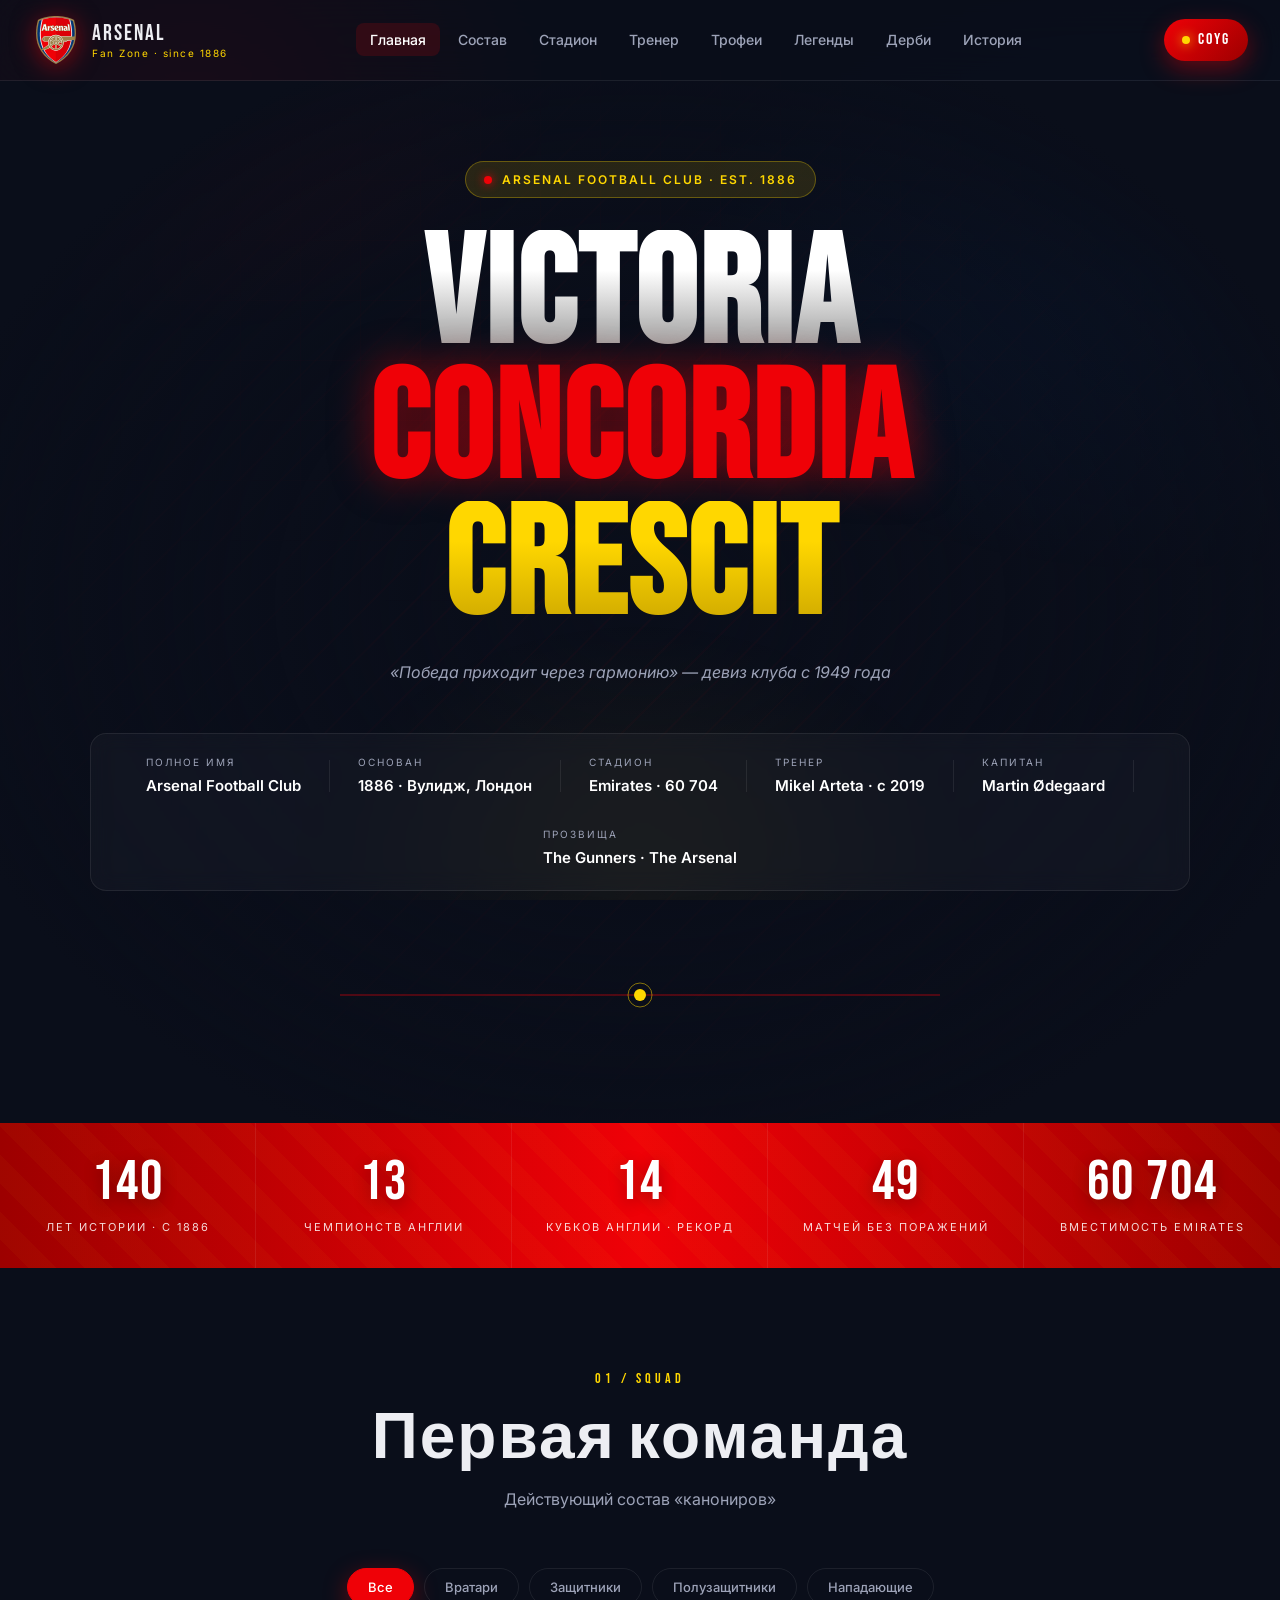
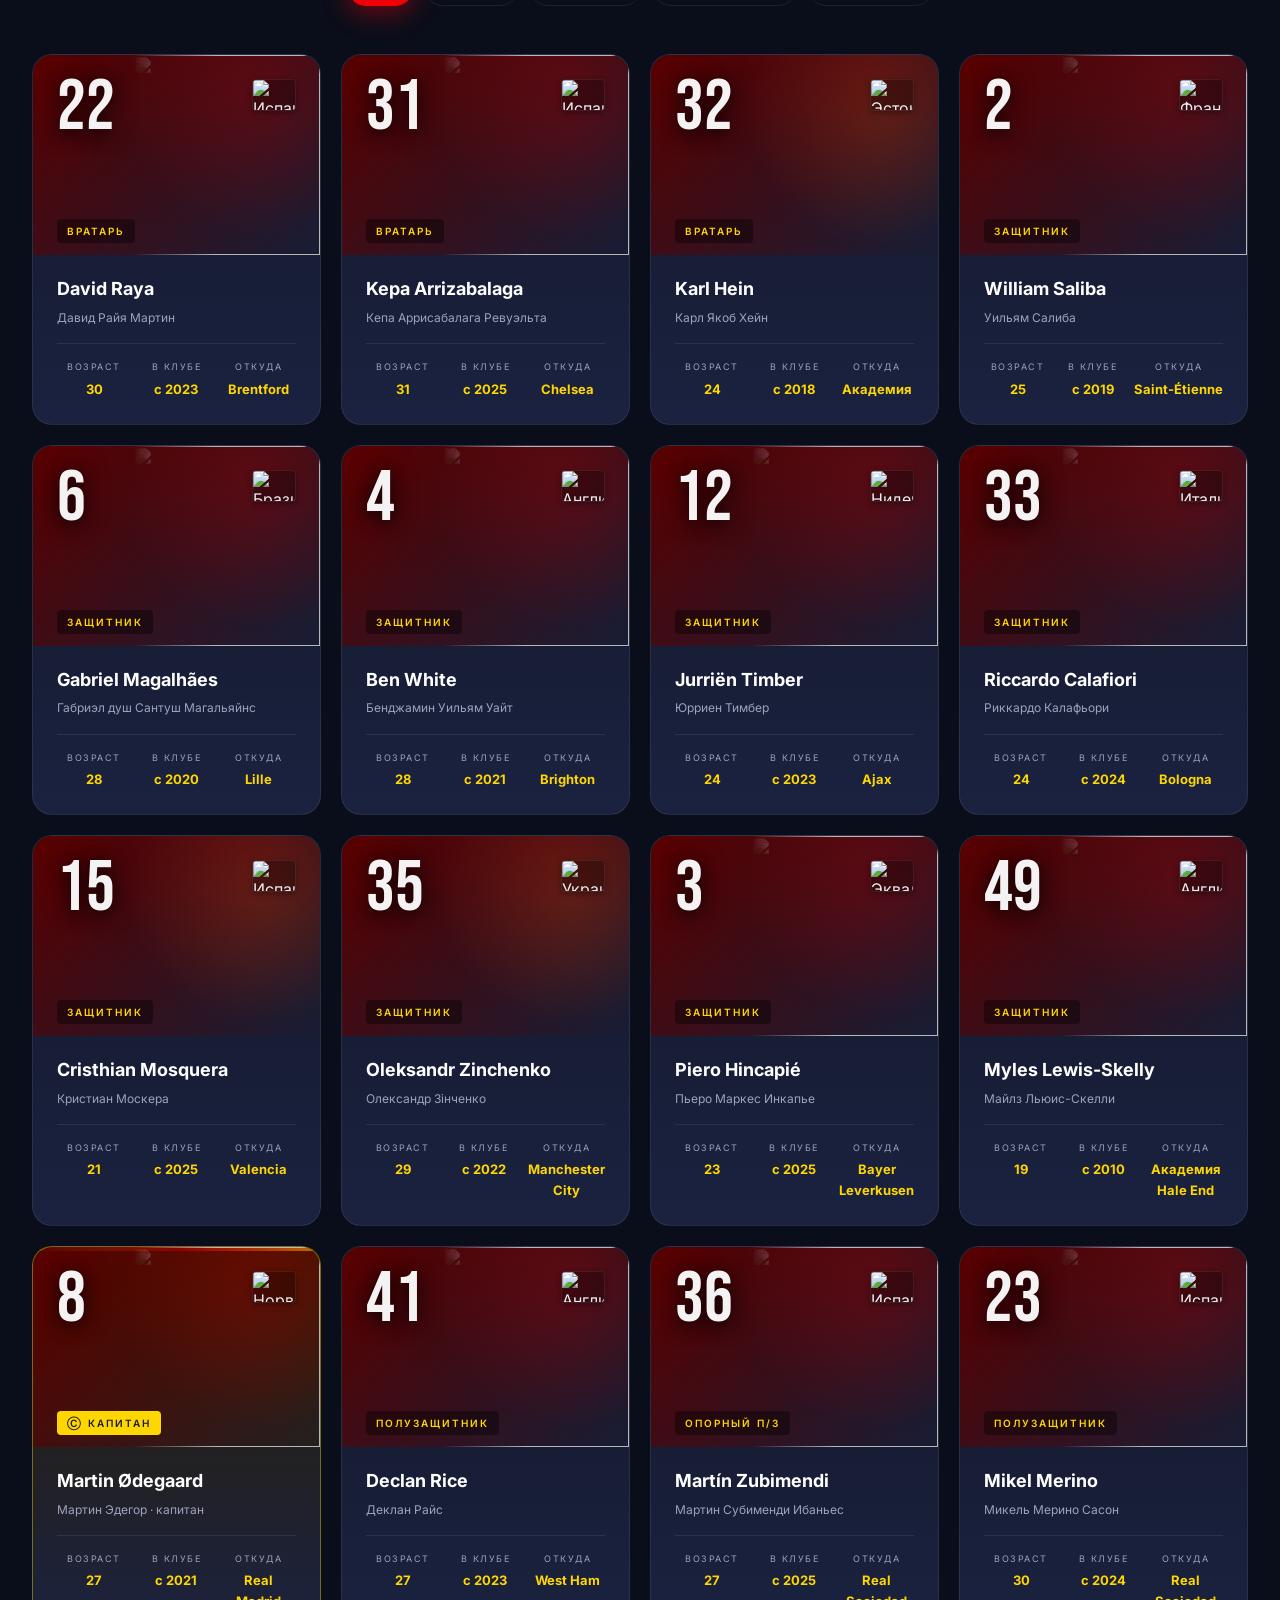
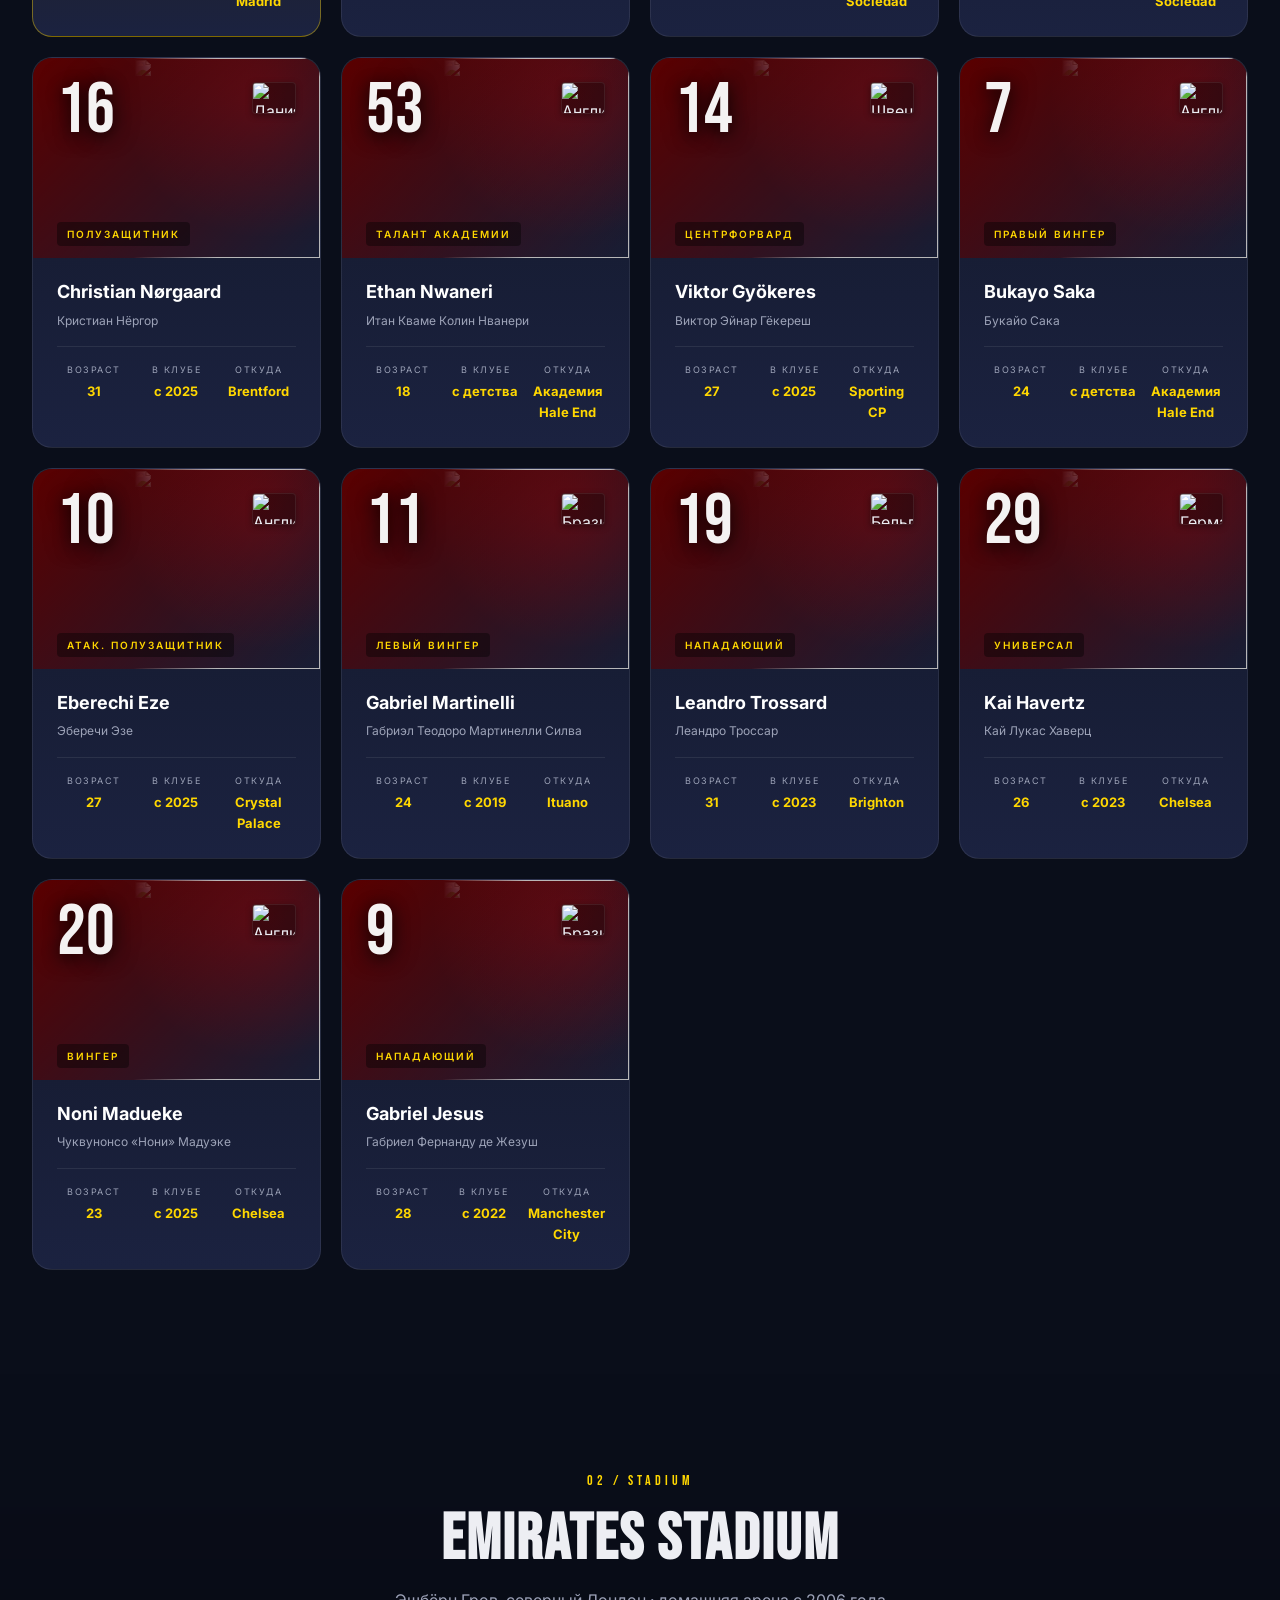
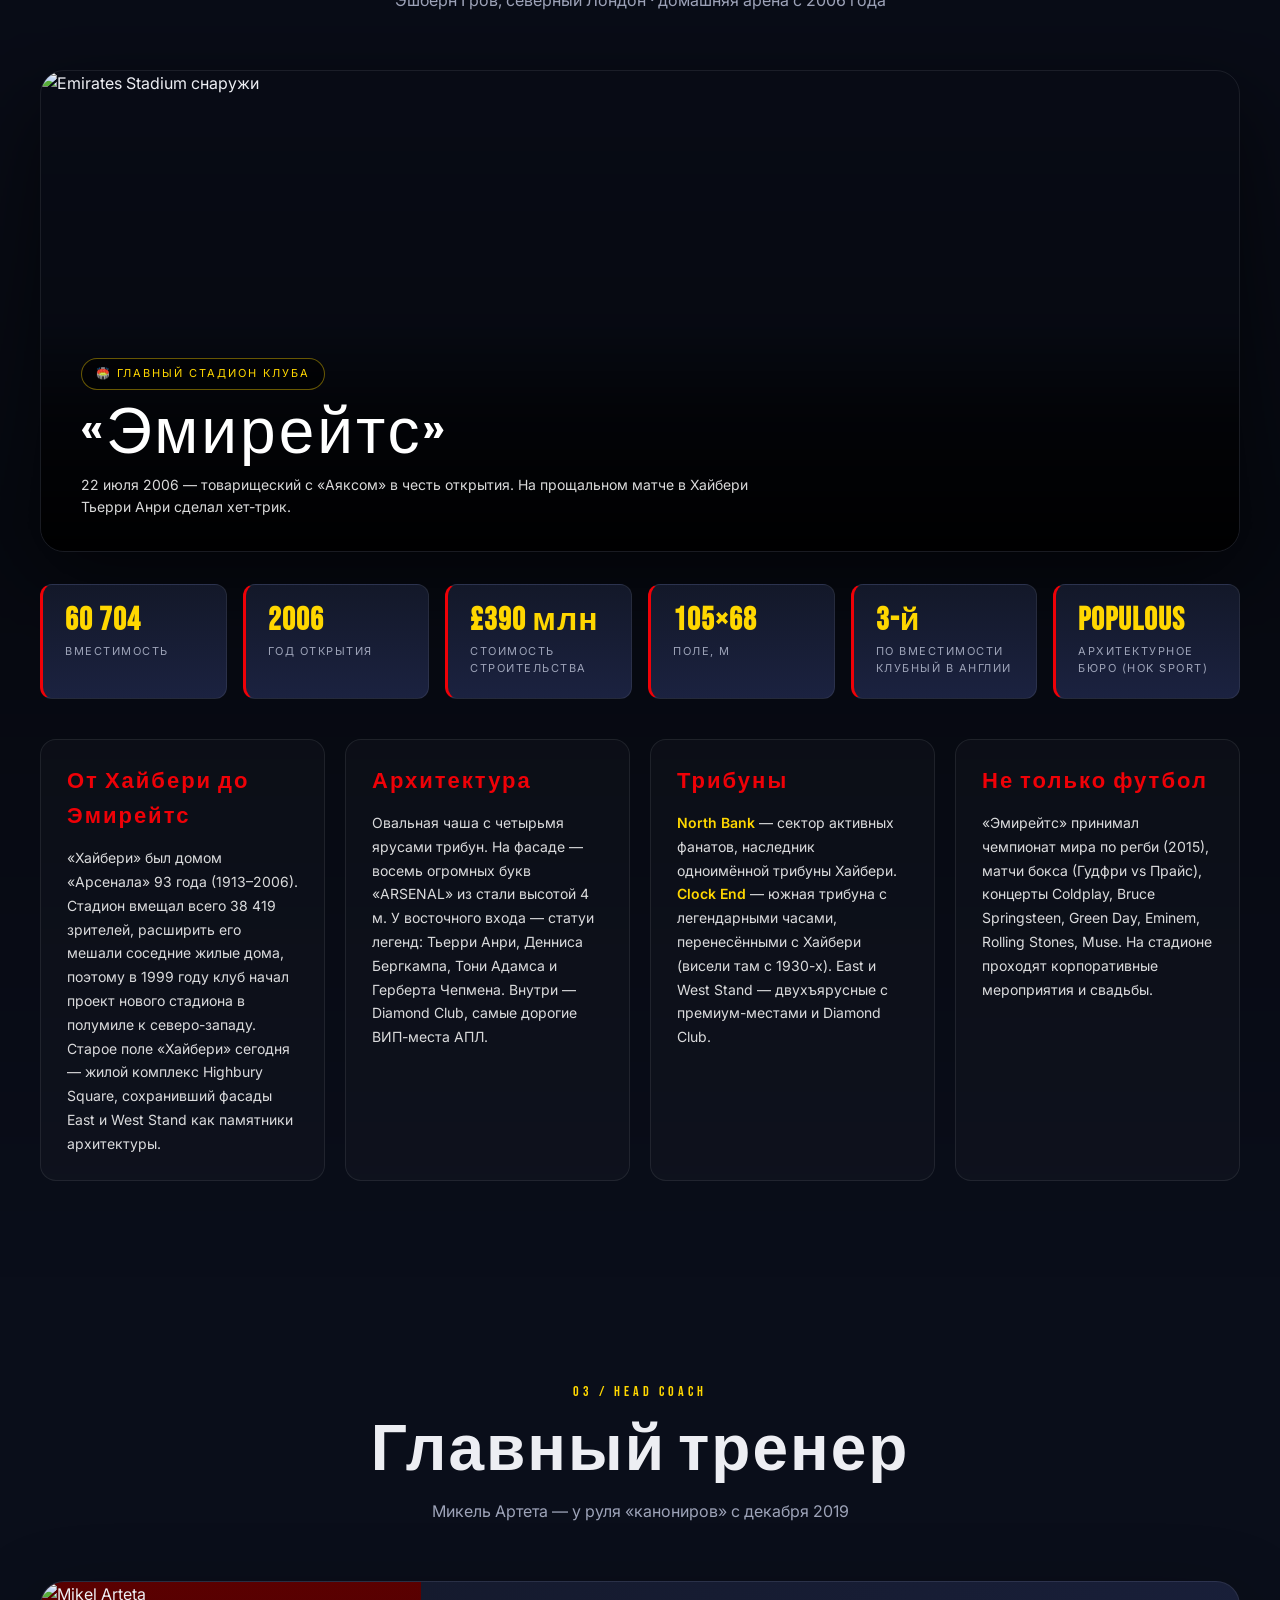
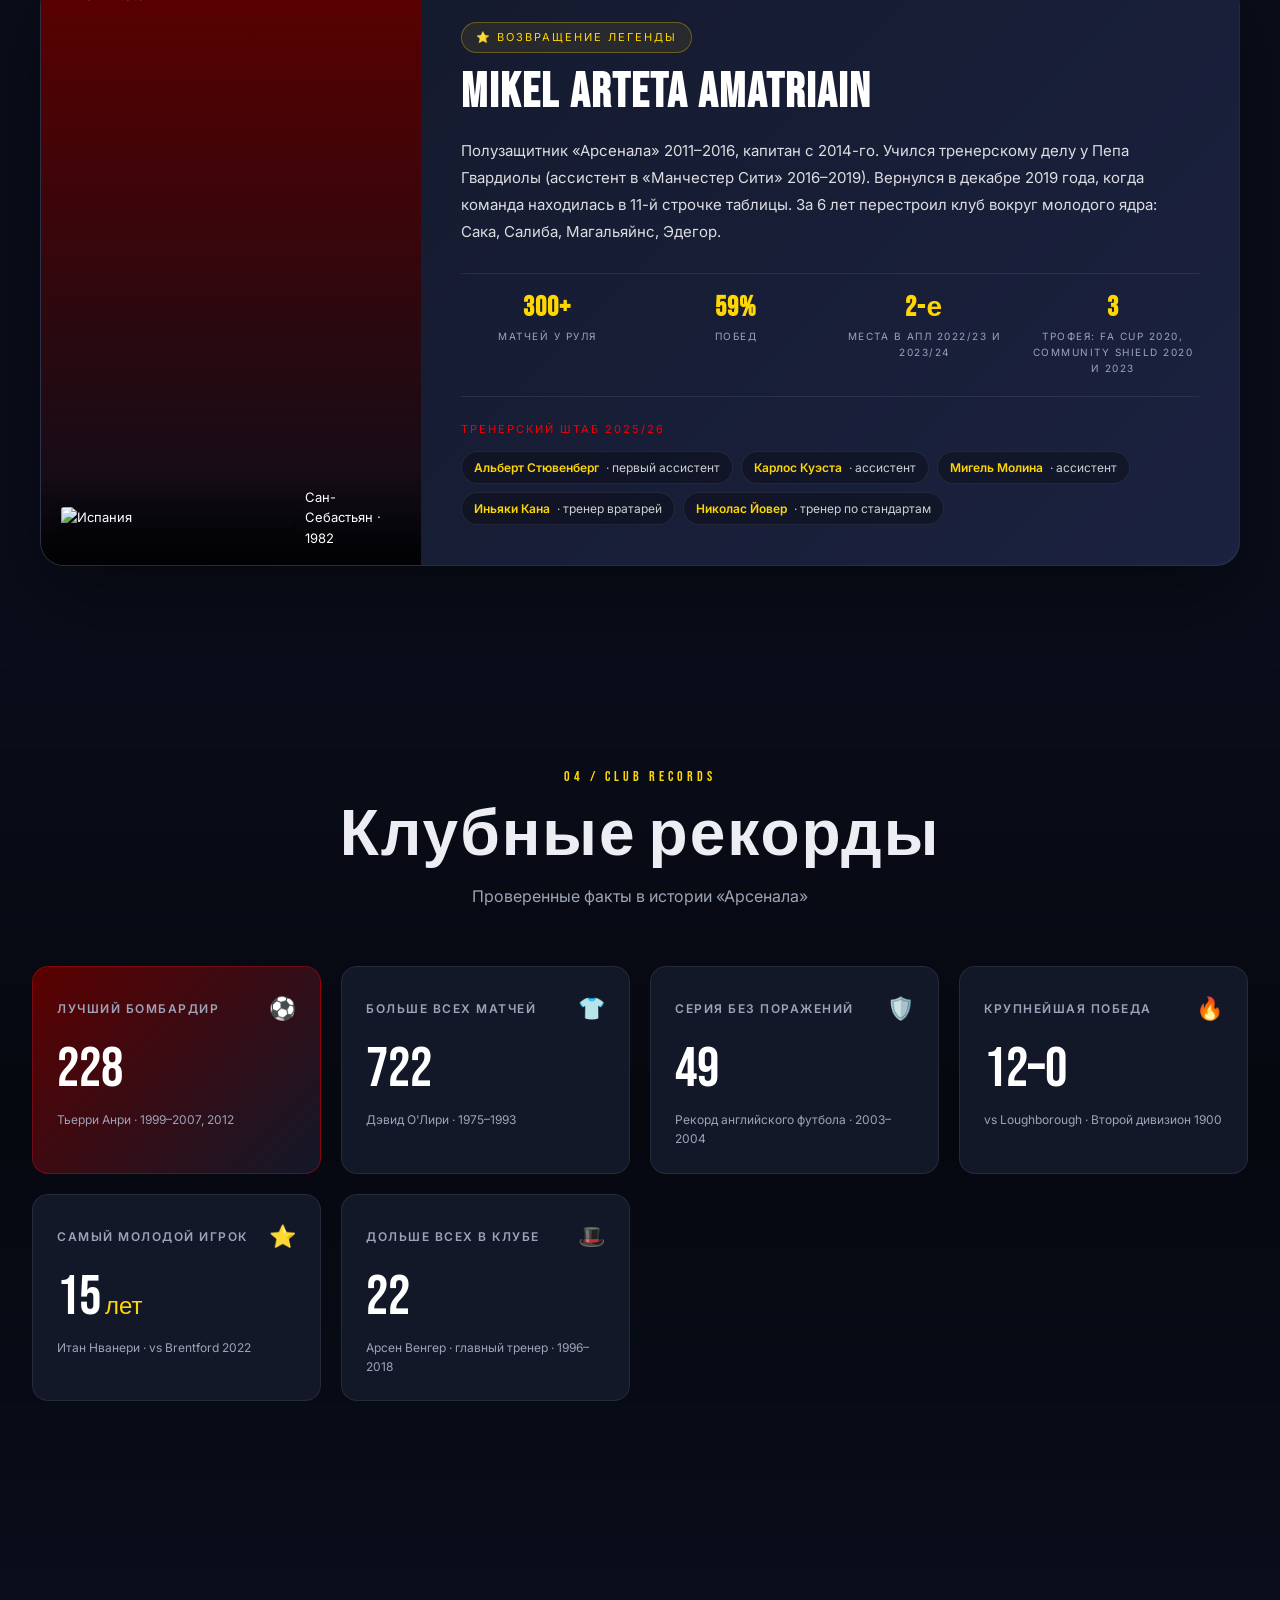
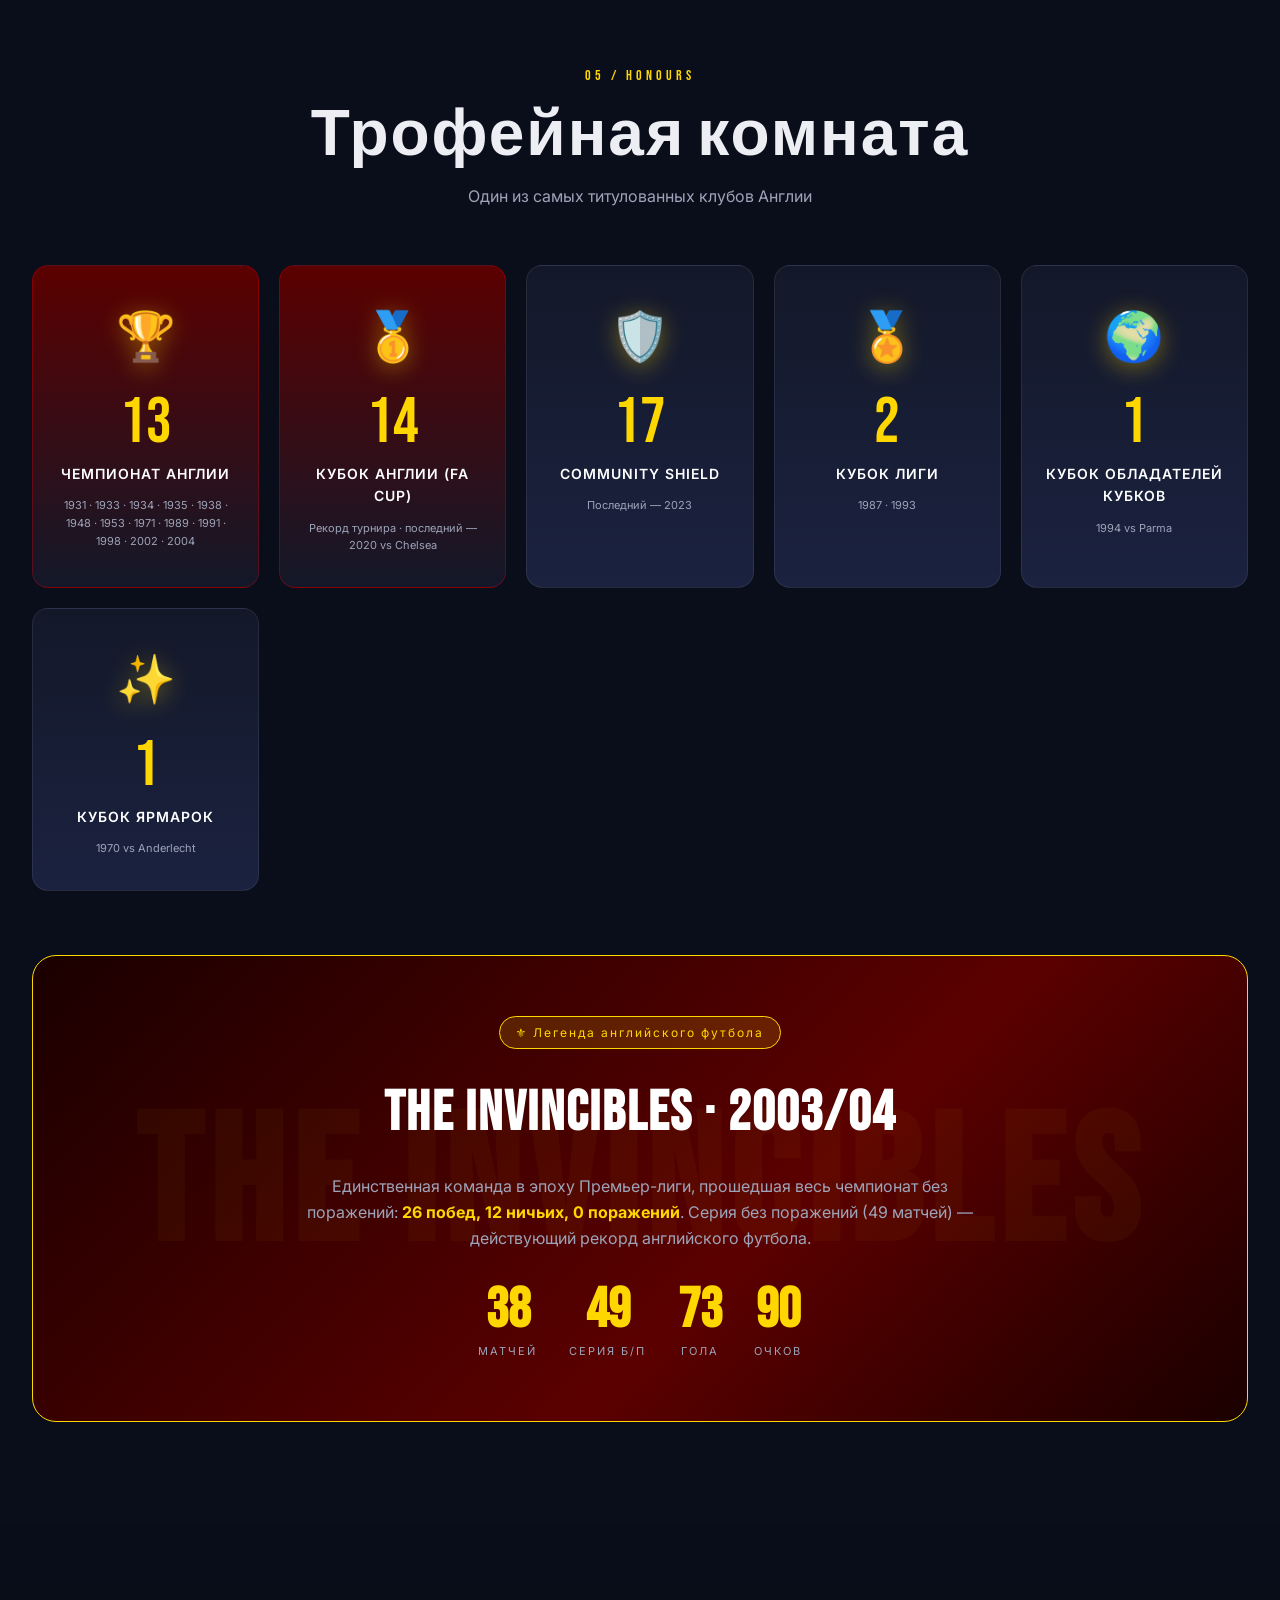
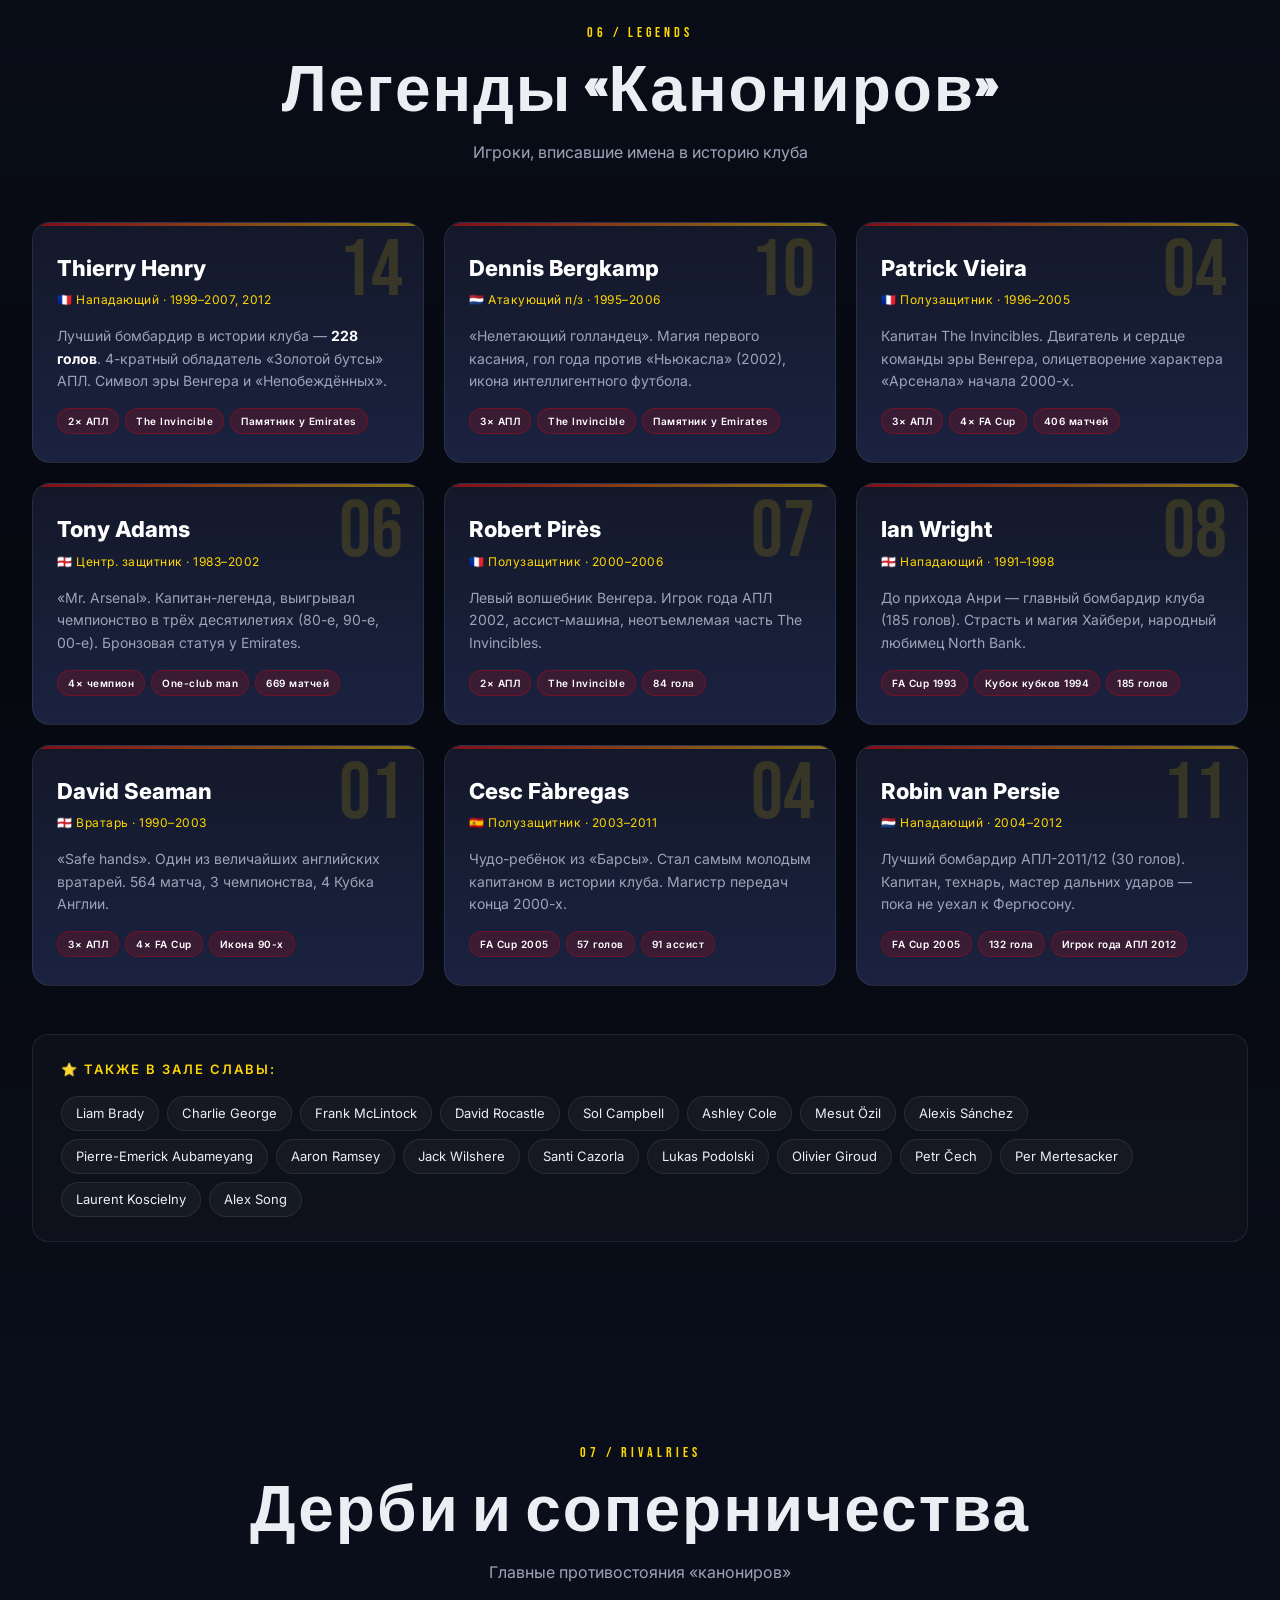
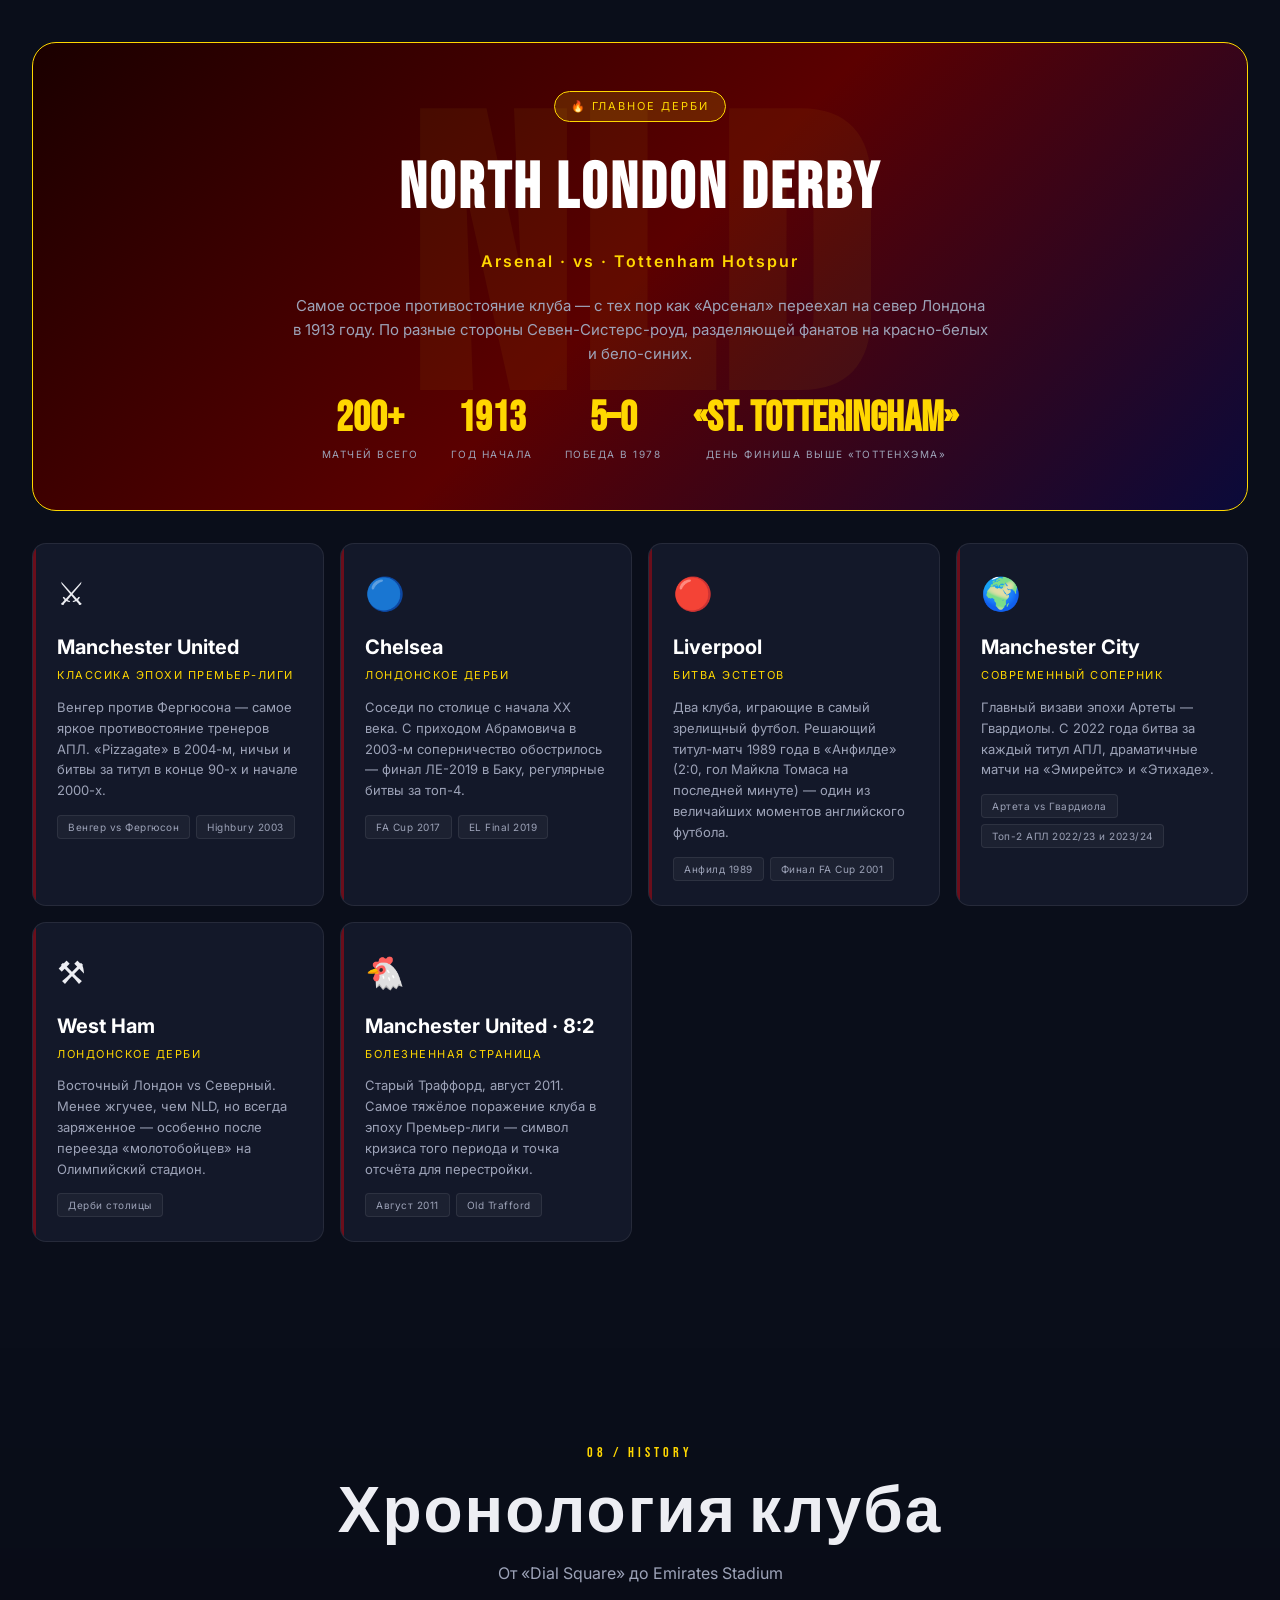
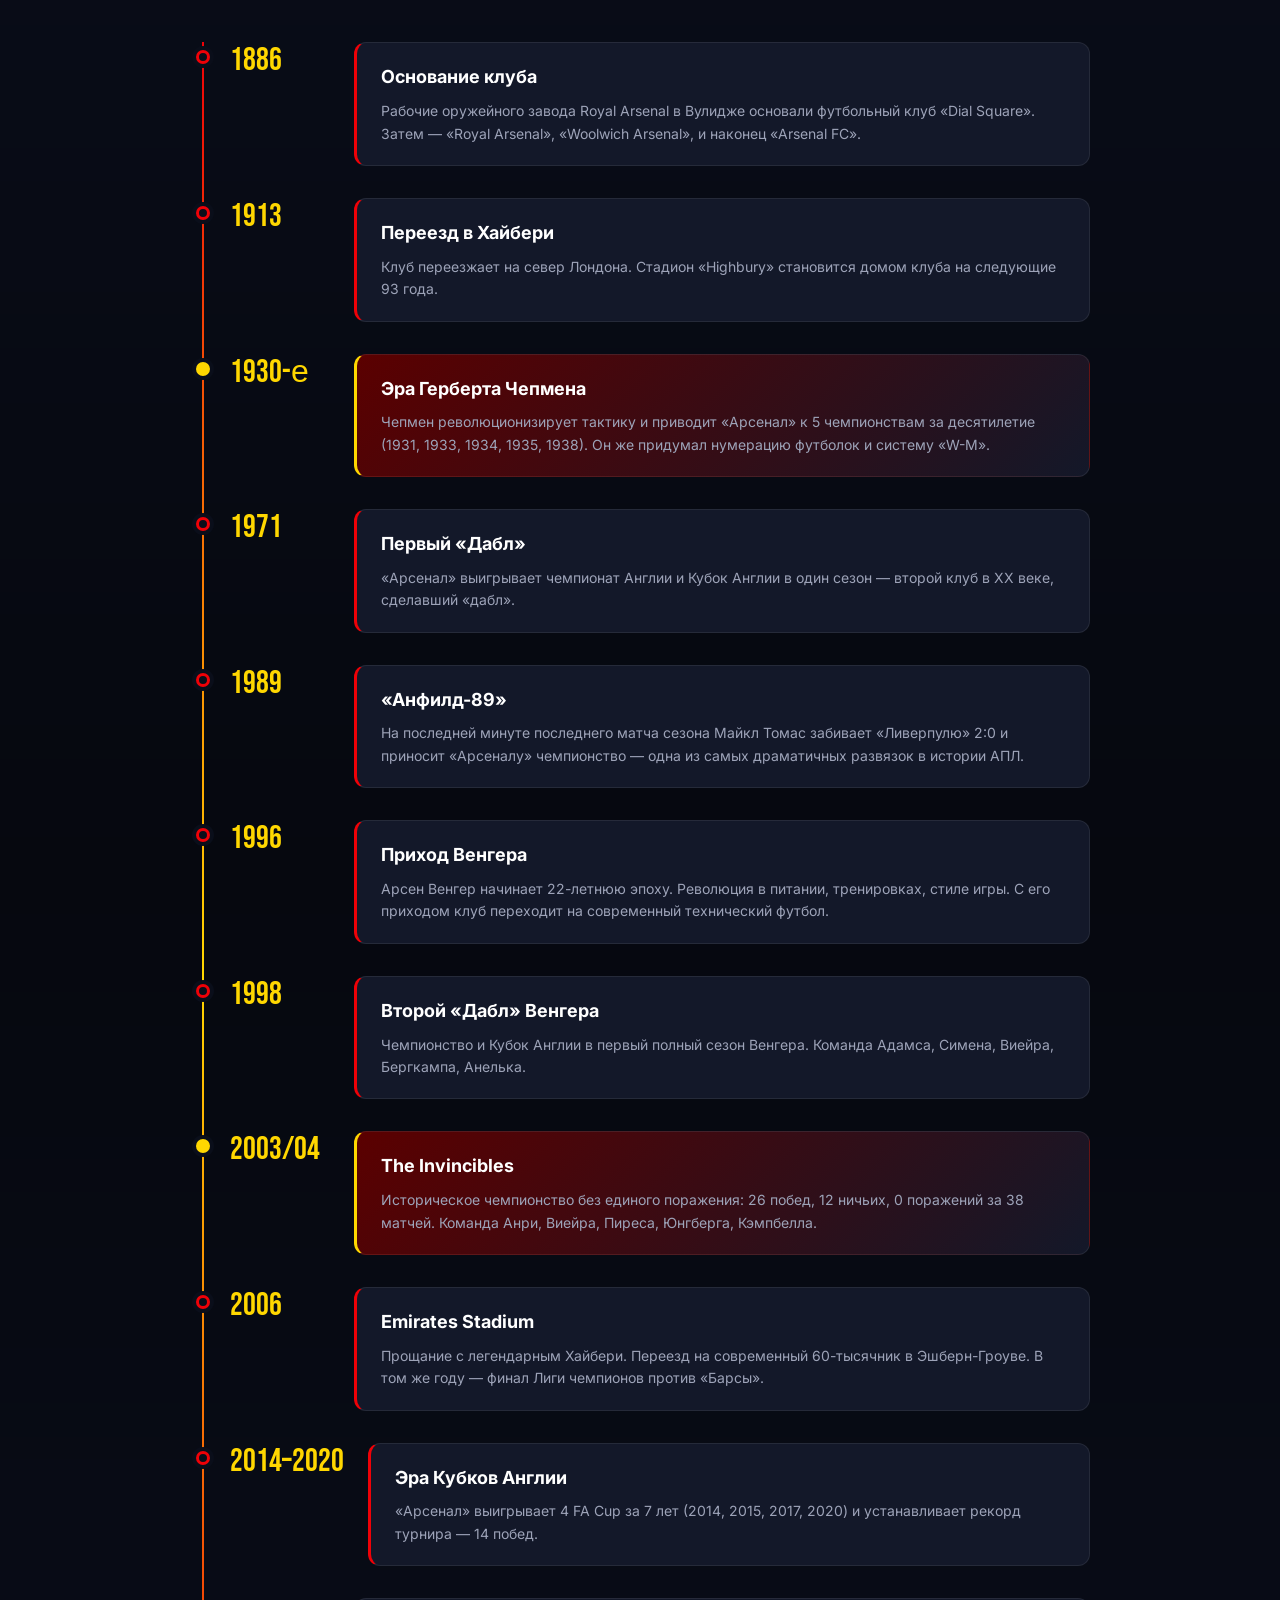
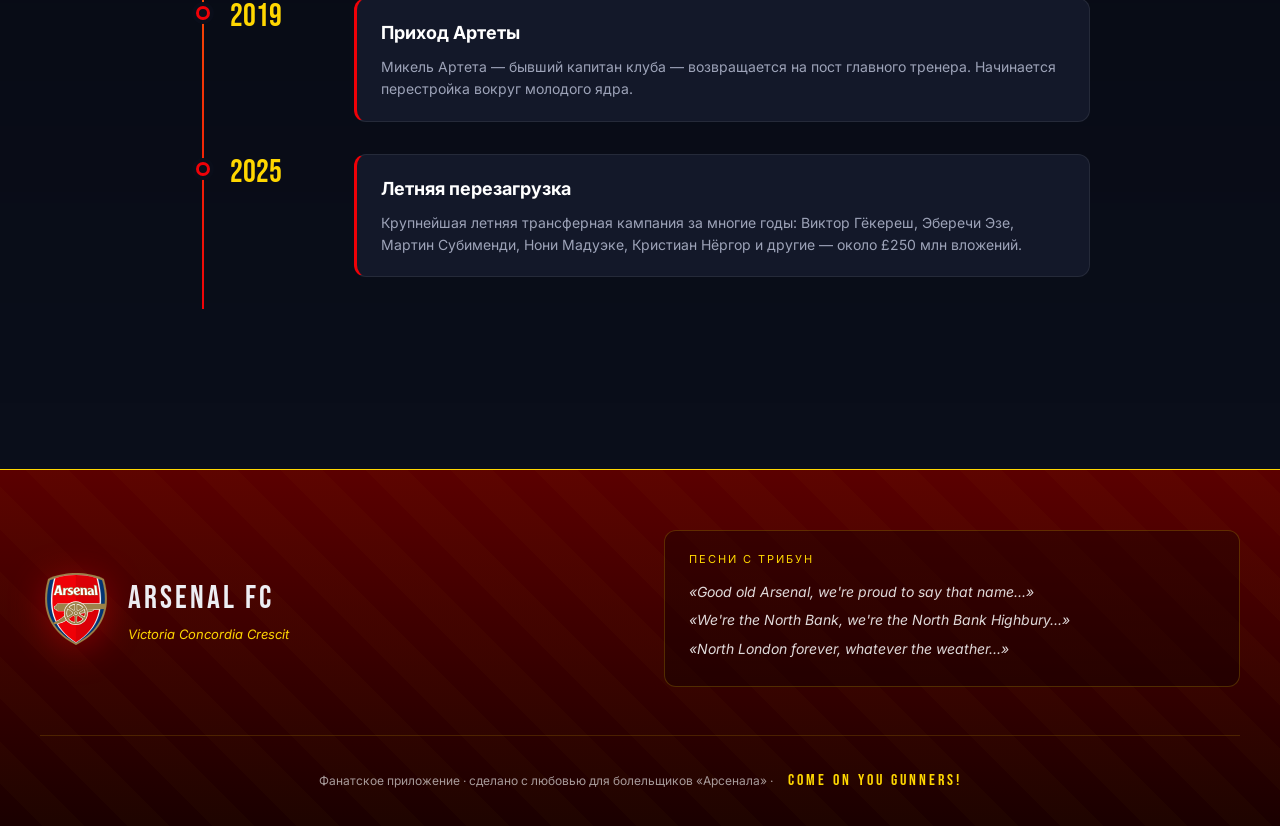
==== commit 326072cc: "Add real crest, player photos, country flags, stadium & manager sections - Replace mock SVG logo wit" ====
--- a/index.html
+++ b/index.html
@@ -18,20 +18,7 @@
 <nav class="nav">
   <div class="nav-inner">
     <div class="logo">
-      <svg viewBox="0 0 100 100" class="logo-svg" xmlns="http://www.w3.org/2000/svg">
-        <defs>
-          <linearGradient id="cannonGrad" x1="0" y1="0" x2="1" y2="1">
-            <stop offset="0%" stop-color="#FFD700"/>
-            <stop offset="100%" stop-color="#E5A100"/>
-          </linearGradient>
-        </defs>
-        <path d="M50 5 L90 25 L90 60 Q90 85 50 95 Q10 85 10 60 L10 25 Z" fill="#EF0107" stroke="#FFD700" stroke-width="2.5"/>
-        <path d="M20 45 L75 45 L80 50 L75 55 L20 55 Z" fill="url(#cannonGrad)"/>
-        <circle cx="78" cy="50" r="2" fill="#1a1a2e"/>
-        <rect x="15" y="42" width="6" height="16" fill="#8B4513"/>
-        <circle cx="18" cy="65" r="6" fill="#1a1a2e"/>
-        <circle cx="18" cy="65" r="3" fill="#FFD700"/>
-      </svg>
+      <img src="arsenal-crest.svg" alt="Arsenal FC crest" class="logo-svg" />
       <div class="logo-text">
         <span class="logo-title">ARSENAL</span>
         <span class="logo-sub">Fan Zone · since 1886</span>
@@ -40,7 +27,8 @@
     <ul class="nav-links">
       <li><a href="#hero" class="active">Главная</a></li>
       <li><a href="#squad">Состав</a></li>
-      <li><a href="#records">Рекорды</a></li>
+      <li><a href="#stadium">Стадион</a></li>
+      <li><a href="#manager">Тренер</a></li>
       <li><a href="#trophies">Трофеи</a></li>
       <li><a href="#legends">Легенды</a></li>
       <li><a href="#derbies">Дерби</a></li>
@@ -112,8 +100,9 @@
     <!-- GOALKEEPERS -->
     <div class="player-card" data-pos="gk">
       <div class="player-top">
+        <div class="player-photo"><img src="https://upload.wikimedia.org/wikipedia/commons/d/da/David_Raya_in_2025_%28cropped%29.jpg" alt="" loading="lazy"></div>
         <div class="player-num">22</div>
-        <div class="player-flag">🇪🇸</div>
+        <div class="player-flag"><img src="https://flagcdn.com/w80/es.png" alt="Испания" loading="lazy"></div>
         <div class="player-pos-badge">Вратарь</div>
       </div>
       <div class="player-info">
@@ -129,8 +118,9 @@
 
     <div class="player-card" data-pos="gk">
       <div class="player-top">
+        <div class="player-photo"><img src="https://upload.wikimedia.org/wikipedia/commons/5/5c/Kepa.jpg" alt="" loading="lazy"></div>
         <div class="player-num">31</div>
-        <div class="player-flag">🇪🇸</div>
+        <div class="player-flag"><img src="https://flagcdn.com/w80/es.png" alt="Испания" loading="lazy"></div>
         <div class="player-pos-badge">Вратарь</div>
       </div>
       <div class="player-info">
@@ -146,8 +136,9 @@
 
     <div class="player-card" data-pos="gk">
       <div class="player-top">
+        <div class="player-photo player-photo-empty"></div>
         <div class="player-num">32</div>
-        <div class="player-flag">🇪🇪</div>
+        <div class="player-flag"><img src="https://flagcdn.com/w80/ee.png" alt="Эстония" loading="lazy"></div>
         <div class="player-pos-badge">Вратарь</div>
       </div>
       <div class="player-info">
@@ -164,8 +155,9 @@
     <!-- DEFENDERS -->
     <div class="player-card" data-pos="df">
       <div class="player-top">
+        <div class="player-photo"><img src="https://upload.wikimedia.org/wikipedia/commons/8/8a/1_william_saliba_arsenal_2025_%28cropped%29.jpg" alt="" loading="lazy"></div>
         <div class="player-num">2</div>
-        <div class="player-flag">🇫🇷</div>
+        <div class="player-flag"><img src="https://flagcdn.com/w80/fr.png" alt="Франция" loading="lazy"></div>
         <div class="player-pos-badge">Защитник</div>
       </div>
       <div class="player-info">
@@ -181,8 +173,9 @@
 
     <div class="player-card" data-pos="df">
       <div class="player-top">
+        <div class="player-photo"><img src="https://upload.wikimedia.org/wikipedia/commons/0/0d/GabrielLille2019.png" alt="" loading="lazy"></div>
         <div class="player-num">6</div>
-        <div class="player-flag">🇧🇷</div>
+        <div class="player-flag"><img src="https://flagcdn.com/w80/br.png" alt="Бразилия" loading="lazy"></div>
         <div class="player-pos-badge">Защитник</div>
       </div>
       <div class="player-info">
@@ -198,8 +191,9 @@
 
     <div class="player-card" data-pos="df">
       <div class="player-top">
+        <div class="player-photo"><img src="https://upload.wikimedia.org/wikipedia/commons/a/a0/Ben_White_2018.jpg" alt="" loading="lazy"></div>
         <div class="player-num">4</div>
-        <div class="player-flag">🏴󠁧󠁢󠁥󠁮󠁧󠁿</div>
+        <div class="player-flag"><img src="https://flagcdn.com/w80/gb-eng.png" alt="Англия" loading="lazy"></div>
         <div class="player-pos-badge">Защитник</div>
       </div>
       <div class="player-info">
@@ -215,8 +209,9 @@
 
     <div class="player-card" data-pos="df">
       <div class="player-top">
+        <div class="player-photo"><img src="https://upload.wikimedia.org/wikipedia/commons/9/9f/JURRIEN_TIMBER.jpg" alt="" loading="lazy"></div>
         <div class="player-num">12</div>
-        <div class="player-flag">🇳🇱</div>
+        <div class="player-flag"><img src="https://flagcdn.com/w80/nl.png" alt="Нидерланды" loading="lazy"></div>
         <div class="player-pos-badge">Защитник</div>
       </div>
       <div class="player-info">
@@ -232,8 +227,9 @@
 
     <div class="player-card" data-pos="df">
       <div class="player-top">
+        <div class="player-photo"><img src="https://upload.wikimedia.org/wikipedia/commons/e/e2/2024_Emirates_Cup_-_Riccardo_Calafiori_%282%29_%28cropped%29.jpg" alt="" loading="lazy"></div>
         <div class="player-num">33</div>
-        <div class="player-flag">🇮🇹</div>
+        <div class="player-flag"><img src="https://flagcdn.com/w80/it.png" alt="Италия" loading="lazy"></div>
         <div class="player-pos-badge">Защитник</div>
       </div>
       <div class="player-info">
@@ -249,8 +245,9 @@
 
     <div class="player-card" data-pos="df">
       <div class="player-top">
+        <div class="player-photo player-photo-empty"></div>
         <div class="player-num">15</div>
-        <div class="player-flag">🇪🇸</div>
+        <div class="player-flag"><img src="https://flagcdn.com/w80/es.png" alt="Испания" loading="lazy"></div>
         <div class="player-pos-badge">Защитник</div>
       </div>
       <div class="player-info">
@@ -266,8 +263,9 @@
 
     <div class="player-card" data-pos="df">
       <div class="player-top">
+        <div class="player-photo player-photo-empty"></div>
         <div class="player-num">35</div>
-        <div class="player-flag">🇺🇦</div>
+        <div class="player-flag"><img src="https://flagcdn.com/w80/ua.png" alt="Украина" loading="lazy"></div>
         <div class="player-pos-badge">Защитник</div>
       </div>
       <div class="player-info">
@@ -283,8 +281,9 @@
 
     <div class="player-card" data-pos="df">
       <div class="player-top">
+        <div class="player-photo"><img src="https://upload.wikimedia.org/wikipedia/commons/2/27/Piero_Hincapi%C3%A9%2C_2022-07-31%2C_Saisoner%C3%B6ffnung_Bayer_04%2C_Leverkusen_%281%29.jpg" alt="" loading="lazy"></div>
         <div class="player-num">3</div>
-        <div class="player-flag">🇪🇨</div>
+        <div class="player-flag"><img src="https://flagcdn.com/w80/ec.png" alt="Эквадор" loading="lazy"></div>
         <div class="player-pos-badge">Защитник</div>
       </div>
       <div class="player-info">
@@ -300,8 +299,9 @@
 
     <div class="player-card" data-pos="df">
       <div class="player-top">
+        <div class="player-photo"><img src="https://upload.wikimedia.org/wikipedia/commons/a/a1/1_Myles_Lewis-Skelly_arsenal_2025_%28cropped%29.jpg" alt="" loading="lazy"></div>
         <div class="player-num">49</div>
-        <div class="player-flag">🏴󠁧󠁢󠁥󠁮󠁧󠁿</div>
+        <div class="player-flag"><img src="https://flagcdn.com/w80/gb-eng.png" alt="Англия" loading="lazy"></div>
         <div class="player-pos-badge">Защитник</div>
       </div>
       <div class="player-info">
@@ -318,8 +318,9 @@
     <!-- MIDFIELDERS -->
     <div class="player-card captain" data-pos="mf">
       <div class="player-top">
+        <div class="player-photo"><img src="https://upload.wikimedia.org/wikipedia/commons/a/aa/Norway_Italy_-_June_2025_E_04.jpg" alt="" loading="lazy"></div>
         <div class="player-num">8</div>
-        <div class="player-flag">🇳🇴</div>
+        <div class="player-flag"><img src="https://flagcdn.com/w80/no.png" alt="Норвегия" loading="lazy"></div>
         <div class="player-pos-badge">ⓒ Капитан</div>
       </div>
       <div class="player-info">
@@ -335,8 +336,9 @@
 
     <div class="player-card" data-pos="mf">
       <div class="player-top">
+        <div class="player-photo"><img src="https://upload.wikimedia.org/wikipedia/commons/e/ea/1_declan_rice_arsenal_2025_%28cropped%29.jpg" alt="" loading="lazy"></div>
         <div class="player-num">41</div>
-        <div class="player-flag">🏴󠁧󠁢󠁥󠁮󠁧󠁿</div>
+        <div class="player-flag"><img src="https://flagcdn.com/w80/gb-eng.png" alt="Англия" loading="lazy"></div>
         <div class="player-pos-badge">Полузащитник</div>
       </div>
       <div class="player-info">
@@ -352,8 +354,9 @@
 
     <div class="player-card" data-pos="mf">
       <div class="player-top">
+        <div class="player-photo"><img src="https://upload.wikimedia.org/wikipedia/commons/d/d0/Mart%C3%ADn_Zubimendi.jpg" alt="" loading="lazy"></div>
         <div class="player-num">36</div>
-        <div class="player-flag">🇪🇸</div>
+        <div class="player-flag"><img src="https://flagcdn.com/w80/es.png" alt="Испания" loading="lazy"></div>
         <div class="player-pos-badge">Опорный п/з</div>
       </div>
       <div class="player-info">
@@ -369,8 +372,9 @@
 
     <div class="player-card" data-pos="mf">
       <div class="player-top">
+        <div class="player-photo"><img src="https://upload.wikimedia.org/wikipedia/commons/7/7a/1_mikel_merino_arsenal_2025_%28cropped%29.jpg" alt="" loading="lazy"></div>
         <div class="player-num">23</div>
-        <div class="player-flag">🇪🇸</div>
+        <div class="player-flag"><img src="https://flagcdn.com/w80/es.png" alt="Испания" loading="lazy"></div>
         <div class="player-pos-badge">Полузащитник</div>
       </div>
       <div class="player-info">
@@ -386,8 +390,9 @@
 
     <div class="player-card" data-pos="mf">
       <div class="player-top">
+        <div class="player-photo"><img src="https://upload.wikimedia.org/wikipedia/commons/4/4f/Christian_N%C3%B8rgaard%2C_Brentford_F.C._footballer%2C_May_2022.jpg" alt="" loading="lazy"></div>
         <div class="player-num">16</div>
-        <div class="player-flag">🇩🇰</div>
+        <div class="player-flag"><img src="https://flagcdn.com/w80/dk.png" alt="Дания" loading="lazy"></div>
         <div class="player-pos-badge">Полузащитник</div>
       </div>
       <div class="player-info">
@@ -403,8 +408,9 @@
 
     <div class="player-card" data-pos="mf">
       <div class="player-top">
+        <div class="player-photo"><img src="https://upload.wikimedia.org/wikipedia/commons/c/cd/Ethan_Nwaneri.png" alt="" loading="lazy"></div>
         <div class="player-num">53</div>
-        <div class="player-flag">🏴󠁧󠁢󠁥󠁮󠁧󠁿</div>
+        <div class="player-flag"><img src="https://flagcdn.com/w80/gb-eng.png" alt="Англия" loading="lazy"></div>
         <div class="player-pos-badge">Талант академии</div>
       </div>
       <div class="player-info">
@@ -421,8 +427,9 @@
     <!-- FORWARDS -->
     <div class="player-card" data-pos="fw">
       <div class="player-top">
+        <div class="player-photo"><img src="https://upload.wikimedia.org/wikipedia/commons/c/ce/Viktor_Gy%C3%B6keres_2018.jpg" alt="" loading="lazy"></div>
         <div class="player-num">14</div>
-        <div class="player-flag">🇸🇪</div>
+        <div class="player-flag"><img src="https://flagcdn.com/w80/se.png" alt="Швеция" loading="lazy"></div>
         <div class="player-pos-badge">Центрфорвард</div>
       </div>
       <div class="player-info">
@@ -438,8 +445,9 @@
 
     <div class="player-card" data-pos="fw">
       <div class="player-top">
+        <div class="player-photo"><img src="https://upload.wikimedia.org/wikipedia/commons/c/cd/1_bukayo_saka_arsenal_2025_%28cropped%29.jpg" alt="" loading="lazy"></div>
         <div class="player-num">7</div>
-        <div class="player-flag">🏴󠁧󠁢󠁥󠁮󠁧󠁿</div>
+        <div class="player-flag"><img src="https://flagcdn.com/w80/gb-eng.png" alt="Англия" loading="lazy"></div>
         <div class="player-pos-badge">Правый вингер</div>
       </div>
       <div class="player-info">
@@ -455,8 +463,9 @@
 
     <div class="player-card" data-pos="fw">
       <div class="player-top">
+        <div class="player-photo"><img src="https://upload.wikimedia.org/wikipedia/commons/9/9f/Qpr2018eberechieeze001.jpg" alt="" loading="lazy"></div>
         <div class="player-num">10</div>
-        <div class="player-flag">🏴󠁧󠁢󠁥󠁮󠁧󠁿</div>
+        <div class="player-flag"><img src="https://flagcdn.com/w80/gb-eng.png" alt="Англия" loading="lazy"></div>
         <div class="player-pos-badge">Атак. полузащитник</div>
       </div>
       <div class="player-info">
@@ -472,8 +481,9 @@
 
     <div class="player-card" data-pos="fw">
       <div class="player-top">
+        <div class="player-photo"><img src="https://upload.wikimedia.org/wikipedia/commons/d/df/1_Gabriel_Martinelli_arsenal_2025_%28cropped%29.jpg" alt="" loading="lazy"></div>
         <div class="player-num">11</div>
-        <div class="player-flag">🇧🇷</div>
+        <div class="player-flag"><img src="https://flagcdn.com/w80/br.png" alt="Бразилия" loading="lazy"></div>
         <div class="player-pos-badge">Левый вингер</div>
       </div>
       <div class="player-info">
@@ -489,8 +499,9 @@
 
     <div class="player-card" data-pos="fw">
       <div class="player-top">
+        <div class="player-photo"><img src="https://upload.wikimedia.org/wikipedia/commons/7/7b/RC_Lens_-_Arsenal_FC_%2803-10-2023%29_26_%28cropped%29.jpg" alt="" loading="lazy"></div>
         <div class="player-num">19</div>
-        <div class="player-flag">🇧🇪</div>
+        <div class="player-flag"><img src="https://flagcdn.com/w80/be.png" alt="Бельгия" loading="lazy"></div>
         <div class="player-pos-badge">Нападающий</div>
       </div>
       <div class="player-info">
@@ -506,8 +517,9 @@
 
     <div class="player-card" data-pos="fw">
       <div class="player-top">
+        <div class="player-photo"><img src="https://upload.wikimedia.org/wikipedia/commons/e/e8/2019-06-11_Fu%C3%9Fball%2C_M%C3%A4nner%2C_L%C3%A4nderspiel%2C_Deutschland-Estland_StP_2059_LR10_by_Stepro.jpg" alt="" loading="lazy"></div>
         <div class="player-num">29</div>
-        <div class="player-flag">🇩🇪</div>
+        <div class="player-flag"><img src="https://flagcdn.com/w80/de.png" alt="Германия" loading="lazy"></div>
         <div class="player-pos-badge">Универсал</div>
       </div>
       <div class="player-info">
@@ -523,8 +535,9 @@
 
     <div class="player-card" data-pos="fw">
       <div class="player-top">
+        <div class="player-photo"><img src="https://upload.wikimedia.org/wikipedia/commons/4/4f/Fulham_v_Chelsea_20042025_%287%29_%28Noni_Madueke%29.jpg" alt="" loading="lazy"></div>
         <div class="player-num">20</div>
-        <div class="player-flag">🏴󠁧󠁢󠁥󠁮󠁧󠁿</div>
+        <div class="player-flag"><img src="https://flagcdn.com/w80/gb-eng.png" alt="Англия" loading="lazy"></div>
         <div class="player-pos-badge">Вингер</div>
       </div>
       <div class="player-info">
@@ -540,8 +553,9 @@
 
     <div class="player-card" data-pos="fw">
       <div class="player-top">
+        <div class="player-photo"><img src="https://upload.wikimedia.org/wikipedia/commons/8/87/20180610_FIFA_Friendly_Match_Austria_vs._Brazil_Gabriel_Jesus_850_1688.jpg" alt="" loading="lazy"></div>
         <div class="player-num">9</div>
-        <div class="player-flag">🇧🇷</div>
+        <div class="player-flag"><img src="https://flagcdn.com/w80/br.png" alt="Бразилия" loading="lazy"></div>
         <div class="player-pos-badge">Нападающий</div>
       </div>
       <div class="player-info">
@@ -557,10 +571,96 @@
   </div>
 </section>
 
+<!-- STADIUM -->
+<section id="stadium" class="section section-dark">
+  <div class="section-header">
+    <div class="section-tag">02 / STADIUM</div>
+    <h2 class="section-title">Emirates Stadium</h2>
+    <p class="section-sub">Эшбёрн Гров, северный Лондон · домашняя арена с 2006 года</p>
+  </div>
+
+  <div class="stadium-hero">
+    <img src="https://upload.wikimedia.org/wikipedia/commons/2/29/London_Emirates_Stadium_arsenal.jpg" alt="Emirates Stadium снаружи" loading="lazy">
+    <div class="stadium-hero-overlay">
+      <div class="stadium-hero-tag">🏟️ Главный стадион клуба</div>
+      <div class="stadium-hero-title">«Эмирейтс»</div>
+      <div class="stadium-hero-sub">22 июля 2006 — товарищеский с «Аяксом» в честь открытия. На прощальном матче в Хайбери Тьерри Анри сделал хет-трик.</div>
+    </div>
+  </div>
+
+  <div class="stadium-facts">
+    <div class="fact-card"><b>60 704</b><span>вместимость</span></div>
+    <div class="fact-card"><b>2006</b><span>год открытия</span></div>
+    <div class="fact-card"><b>£390 млн</b><span>стоимость строительства</span></div>
+    <div class="fact-card"><b>105×68</b><span>поле, м</span></div>
+    <div class="fact-card"><b>3-й</b><span>по вместимости клубный в Англии</span></div>
+    <div class="fact-card"><b>Populous</b><span>архитектурное бюро (HOK Sport)</span></div>
+  </div>
+
+  <div class="stadium-grid">
+    <div class="stadium-text-card">
+      <h3>От Хайбери до Эмирейтс</h3>
+      <p>«Хайбери» был домом «Арсенала» 93 года (1913–2006). Стадион вмещал всего 38 419 зрителей, расширить его мешали соседние жилые дома, поэтому в 1999 году клуб начал проект нового стадиона в полумиле к северо-западу. Старое поле «Хайбери» сегодня — жилой комплекс Highbury Square, сохранивший фасады East и West Stand как памятники архитектуры.</p>
+    </div>
+    <div class="stadium-text-card">
+      <h3>Архитектура</h3>
+      <p>Овальная чаша с четырьмя ярусами трибун. На фасаде — восемь огромных букв «ARSENAL» из стали высотой 4 м. У восточного входа — статуи легенд: Тьерри Анри, Денниса Бергкампа, Тони Адамса и Герберта Чепмена. Внутри — Diamond Club, самые дорогие ВИП-места АПЛ.</p>
+    </div>
+    <div class="stadium-text-card">
+      <h3>Трибуны</h3>
+      <p><b>North Bank</b> — сектор активных фанатов, наследник одноимённой трибуны Хайбери. <b>Clock End</b> — южная трибуна с легендарными часами, перенесёнными с Хайбери (висели там с 1930-х). East и West Stand — двухъярусные с премиум-местами и Diamond Club.</p>
+    </div>
+    <div class="stadium-text-card">
+      <h3>Не только футбол</h3>
+      <p>«Эмирейтс» принимал чемпионат мира по регби (2015), матчи бокса (Гудфри vs Прайс), концерты Coldplay, Bruce Springsteen, Green Day, Eminem, Rolling Stones, Muse. На стадионе проходят корпоративные мероприятия и свадьбы.</p>
+    </div>
+  </div>
+</section>
+
+<!-- MANAGER -->
+<section id="manager" class="section">
+  <div class="section-header">
+    <div class="section-tag">03 / HEAD COACH</div>
+    <h2 class="section-title">Главный тренер</h2>
+    <p class="section-sub">Микель Артета — у руля «канониров» с декабря 2019</p>
+  </div>
+
+  <div class="manager-card">
+    <div class="manager-photo">
+      <img src="https://upload.wikimedia.org/wikipedia/commons/b/b8/Mikel_Arteta_2021_%28cropped%29.png" alt="Mikel Arteta" loading="lazy">
+      <div class="manager-photo-overlay">
+        <img src="https://flagcdn.com/w80/es.png" alt="Испания" class="manager-flag">
+        <span>Сан-Себастьян · 1982</span>
+      </div>
+    </div>
+    <div class="manager-content">
+      <div class="manager-tag">⭐ Возвращение легенды</div>
+      <h3 class="manager-name">Mikel Arteta Amatriain</h3>
+      <p class="manager-bio">Полузащитник «Арсенала» 2011–2016, капитан с 2014-го. Учился тренерскому делу у Пепа Гвардиолы (ассистент в «Манчестер Сити» 2016–2019). Вернулся в декабре 2019 года, когда команда находилась в 11-й строчке таблицы. За 6 лет перестроил клуб вокруг молодого ядра: Сака, Салиба, Магальяйнс, Эдегор.</p>
+      <div class="manager-stats">
+        <div><b>300+</b><span>матчей у руля</span></div>
+        <div><b>59%</b><span>побед</span></div>
+        <div><b>2-е</b><span>места в АПЛ 2022/23 и 2023/24</span></div>
+        <div><b>3</b><span>трофея: FA Cup 2020, Community Shield 2020 и 2023</span></div>
+      </div>
+      <div class="manager-staff">
+        <div class="staff-title">Тренерский штаб 2025/26</div>
+        <div class="staff-list">
+          <span><b>Альберт Стювенберг</b> · первый ассистент</span>
+          <span><b>Карлос Куэста</b> · ассистент</span>
+          <span><b>Мигель Молина</b> · ассистент</span>
+          <span><b>Иньяки Кана</b> · тренер вратарей</span>
+          <span><b>Николас Йовер</b> · тренер по стандартам</span>
+        </div>
+      </div>
+    </div>
+  </div>
+</section>
+
 <!-- RECORDS / FACTS -->
 <section id="records" class="section section-dark">
   <div class="section-header">
-    <div class="section-tag">02 / CLUB RECORDS</div>
+    <div class="section-tag">04 / CLUB RECORDS</div>
     <h2 class="section-title">Клубные рекорды</h2>
     <p class="section-sub">Проверенные факты в истории «Арсенала»</p>
   </div>
@@ -602,7 +702,7 @@
 <!-- TROPHIES -->
 <section id="trophies" class="section">
   <div class="section-header">
-    <div class="section-tag">03 / HONOURS</div>
+    <div class="section-tag">05 / HONOURS</div>
     <h2 class="section-title">Трофейная комната</h2>
     <p class="section-sub">Один из самых титулованных клубов Англии</p>
   </div>
@@ -665,7 +765,7 @@
 <!-- LEGENDS -->
 <section id="legends" class="section section-dark">
   <div class="section-header">
-    <div class="section-tag">04 / LEGENDS</div>
+    <div class="section-tag">06 / LEGENDS</div>
     <h2 class="section-title">Легенды «Канониров»</h2>
     <p class="section-sub">Игроки, вписавшие имена в историю клуба</p>
   </div>
@@ -752,7 +852,7 @@
 <!-- DERBIES -->
 <section id="derbies" class="section">
   <div class="section-header">
-    <div class="section-tag">05 / RIVALRIES</div>
+    <div class="section-tag">07 / RIVALRIES</div>
     <h2 class="section-title">Дерби и соперничества</h2>
     <p class="section-sub">Главные противостояния «канониров»</p>
   </div>
@@ -822,7 +922,7 @@
 <!-- HISTORY -->
 <section id="history" class="section section-dark">
   <div class="section-header">
-    <div class="section-tag">06 / HISTORY</div>
+    <div class="section-tag">08 / HISTORY</div>
     <h2 class="section-title">Хронология клуба</h2>
     <p class="section-sub">От «Dial Square» до Emirates Stadium</p>
   </div>
@@ -919,10 +1019,7 @@
 <footer class="footer">
   <div class="footer-inner">
     <div class="footer-brand">
-      <svg viewBox="0 0 100 100" class="footer-logo" xmlns="http://www.w3.org/2000/svg">
-        <path d="M50 5 L90 25 L90 60 Q90 85 50 95 Q10 85 10 60 L10 25 Z" fill="#EF0107" stroke="#FFD700" stroke-width="2"/>
-        <path d="M20 45 L75 45 L80 50 L75 55 L20 55 Z" fill="#FFD700"/>
-      </svg>
+      <img src="arsenal-crest.svg" alt="Arsenal FC crest" class="footer-logo" />
       <div>
         <div class="footer-title">ARSENAL FC</div>
         <div class="footer-motto">Victoria Concordia Crescit</div>
--- a/styles.css
+++ b/styles.css
@@ -60,7 +60,7 @@
   gap: 32px;
 }
 .logo { display: flex; align-items: center; gap: 12px; }
-.logo-svg { width: 42px; height: 42px; filter: drop-shadow(0 4px 12px rgba(239,1,7,0.5)); }
+.logo-svg { width: 48px; height: 48px; object-fit: contain; filter: drop-shadow(0 4px 12px rgba(239,1,7,0.5)); }
 .logo-text { display: flex; flex-direction: column; line-height: 1; }
 .logo-title { font-family: 'Bebas Neue', sans-serif; font-size: 22px; letter-spacing: 2px; }
 .logo-sub { font-size: 10px; color: var(--gold); letter-spacing: 1.5px; margin-top: 3px; }
@@ -289,25 +289,55 @@
 
 .player-top {
   padding: 24px;
+  min-height: 200px;
   background:
     radial-gradient(circle at 80% 20%, rgba(239,1,7,0.2), transparent 50%),
     linear-gradient(135deg, var(--red-deep), transparent);
   position: relative;
+  overflow: hidden;
   display: flex; align-items: flex-start; justify-content: space-between;
+}
+.player-photo {
+  position: absolute;
+  top: 0; right: 0;
+  width: 65%; height: 100%;
+  z-index: 0;
+  overflow: hidden;
+  pointer-events: none;
+}
+.player-photo img {
+  width: 100%; height: 100%;
+  object-fit: cover;
+  object-position: center 18%;
+  display: block;
+  -webkit-mask-image: linear-gradient(270deg, rgba(0,0,0,0.95) 55%, transparent 100%);
+          mask-image: linear-gradient(270deg, rgba(0,0,0,0.95) 55%, transparent 100%);
+}
+.player-photo-empty {
+  background: radial-gradient(circle at 70% 30%, rgba(255,215,0,0.08), transparent 70%);
 }
 .player-num {
   font-family: 'Bebas Neue', sans-serif;
   font-size: 72px; line-height: 0.8;
   color: rgba(255,255,255,0.95);
-  text-shadow: 0 4px 12px rgba(0,0,0,0.4);
-}
+  text-shadow: 0 4px 16px rgba(0,0,0,0.65), 0 0 24px rgba(0,0,0,0.5);
+  position: relative; z-index: 2;
+}
+.player-flag { position: relative; z-index: 2; }
+.player-pos-badge { z-index: 2; }
 .player-flag {
-  width: 36px; height: 36px;
+  width: 44px; height: 32px;
   display: flex; align-items: center; justify-content: center;
   background: rgba(0,0,0,0.3);
-  border-radius: 8px;
-  font-size: 22px;
-  border: 1px solid var(--line);
+  border-radius: 4px;
+  overflow: hidden;
+  border: 1px solid var(--line);
+  box-shadow: 0 2px 6px rgba(0,0,0,0.35);
+}
+.player-flag img {
+  width: 100%; height: 100%;
+  object-fit: cover;
+  display: block;
 }
 .player-pos-badge {
   position: absolute; bottom: 12px; left: 24px;
@@ -945,7 +975,7 @@
   position: relative;
 }
 .footer-brand { display: flex; align-items: center; gap: 16px; }
-.footer-logo { width: 64px; height: 64px; }
+.footer-logo { width: 72px; height: 72px; object-fit: contain; filter: drop-shadow(0 6px 18px rgba(239,1,7,0.4)); }
 .footer-title {
   font-family: 'Bebas Neue', sans-serif;
   font-size: 32px; letter-spacing: 3px;
@@ -995,6 +1025,220 @@
   .section { padding: 60px 16px; }
 }
 
+/* ===== Stadium section ===== */
+.stadium-hero {
+  position: relative;
+  max-width: 1200px;
+  margin: 0 auto 32px;
+  border-radius: 24px;
+  overflow: hidden;
+  border: 1px solid var(--line);
+  box-shadow: 0 30px 80px rgba(0,0,0,0.5);
+}
+.stadium-hero img {
+  width: 100%; height: 480px;
+  object-fit: cover;
+  display: block;
+}
+.stadium-hero-overlay {
+  position: absolute; left: 0; right: 0; bottom: 0;
+  padding: 32px 40px;
+  background: linear-gradient(0deg, rgba(0,0,0,0.92) 0%, rgba(0,0,0,0.55) 60%, transparent 100%);
+}
+.stadium-hero-tag {
+  display: inline-block;
+  font-size: 11px; letter-spacing: 2px; text-transform: uppercase;
+  color: var(--gold);
+  background: rgba(0,0,0,0.6); border: 1px solid rgba(255,215,0,0.4);
+  padding: 6px 14px; border-radius: 999px;
+  margin-bottom: 12px;
+}
+.stadium-hero-title {
+  font-family: 'Bebas Neue', sans-serif;
+  font-size: 64px; line-height: 1;
+  letter-spacing: 3px;
+  color: #fff;
+  margin-bottom: 8px;
+}
+.stadium-hero-sub {
+  font-size: 14px; color: rgba(255,255,255,0.85);
+  max-width: 720px;
+}
+
+.stadium-facts {
+  max-width: 1200px;
+  margin: 0 auto 40px;
+  display: grid;
+  grid-template-columns: repeat(auto-fit, minmax(170px, 1fr));
+  gap: 16px;
+}
+.fact-card {
+  background: linear-gradient(180deg, var(--ink-2), var(--ink-3));
+  border: 1px solid var(--line);
+  border-left: 3px solid var(--red);
+  border-radius: 12px;
+  padding: 20px 22px;
+  transition: all .3s;
+}
+.fact-card:hover {
+  transform: translateY(-4px);
+  border-left-color: var(--gold);
+  box-shadow: 0 12px 32px rgba(0,0,0,0.4);
+}
+.fact-card b {
+  display: block;
+  font-family: 'Bebas Neue', sans-serif;
+  font-size: 32px; line-height: 1;
+  color: var(--gold);
+  letter-spacing: 1px;
+}
+.fact-card span {
+  display: block;
+  margin-top: 6px;
+  font-size: 11px; letter-spacing: 1.5px; text-transform: uppercase;
+  color: var(--text-dim);
+}
+
+.stadium-grid {
+  max-width: 1200px;
+  margin: 0 auto;
+  display: grid;
+  grid-template-columns: repeat(auto-fit, minmax(260px, 1fr));
+  gap: 20px;
+}
+.stadium-text-card {
+  background: rgba(255,255,255,0.02);
+  border: 1px solid var(--line);
+  border-radius: 16px;
+  padding: 24px 26px;
+}
+.stadium-text-card h3 {
+  font-family: 'Bebas Neue', sans-serif;
+  font-size: 22px; letter-spacing: 2px;
+  color: var(--red);
+  margin-bottom: 12px;
+}
+.stadium-text-card p {
+  font-size: 14px; line-height: 1.7;
+  color: rgba(255,255,255,0.85);
+}
+.stadium-text-card b { color: var(--gold); font-weight: 600; }
+
+/* ===== Manager section ===== */
+.manager-card {
+  max-width: 1200px;
+  margin: 0 auto;
+  display: grid;
+  grid-template-columns: 380px 1fr;
+  gap: 40px;
+  background: linear-gradient(135deg, var(--ink-2) 0%, var(--ink-3) 100%);
+  border: 1px solid var(--line);
+  border-radius: 24px;
+  overflow: hidden;
+  box-shadow: 0 30px 80px rgba(0,0,0,0.4);
+}
+.manager-photo {
+  position: relative;
+  background: linear-gradient(180deg, var(--red-deep), var(--ink));
+  min-height: 480px;
+}
+.manager-photo img {
+  width: 100%; height: 100%;
+  object-fit: cover; object-position: center 20%;
+  display: block;
+}
+.manager-photo-overlay {
+  position: absolute;
+  left: 0; right: 0; bottom: 0;
+  padding: 16px 20px;
+  background: linear-gradient(0deg, rgba(0,0,0,0.92), transparent);
+  display: flex; align-items: center; gap: 10px;
+  font-size: 13px; color: #fff;
+}
+.manager-flag {
+  width: 28px; height: 20px;
+  object-fit: cover;
+  border-radius: 3px;
+  box-shadow: 0 2px 6px rgba(0,0,0,0.5);
+}
+.manager-content {
+  padding: 40px 40px 40px 0;
+  display: flex; flex-direction: column;
+  justify-content: center;
+}
+.manager-tag {
+  display: inline-block;
+  font-size: 11px; letter-spacing: 2px; text-transform: uppercase;
+  color: var(--gold);
+  background: rgba(255,215,0,0.08);
+  border: 1px solid rgba(255,215,0,0.3);
+  padding: 6px 14px; border-radius: 999px;
+  margin-bottom: 16px;
+  align-self: flex-start;
+}
+.manager-name {
+  font-family: 'Bebas Neue', sans-serif;
+  font-size: 48px; letter-spacing: 2px;
+  line-height: 1;
+  color: #fff;
+  margin-bottom: 20px;
+}
+.manager-bio {
+  font-size: 15px; line-height: 1.8;
+  color: rgba(255,255,255,0.85);
+  margin-bottom: 28px;
+}
+.manager-stats {
+  display: grid;
+  grid-template-columns: repeat(auto-fit, minmax(140px, 1fr));
+  gap: 16px;
+  padding: 20px 0;
+  border-top: 1px solid var(--line);
+  border-bottom: 1px solid var(--line);
+  margin-bottom: 24px;
+}
+.manager-stats > div { text-align: center; }
+.manager-stats b {
+  display: block;
+  font-family: 'Bebas Neue', sans-serif;
+  font-size: 28px; letter-spacing: 1px;
+  color: var(--gold);
+  line-height: 1;
+}
+.manager-stats span {
+  display: block;
+  margin-top: 6px;
+  font-size: 10px; letter-spacing: 1.5px; text-transform: uppercase;
+  color: var(--text-dim);
+}
+.manager-staff .staff-title {
+  font-size: 11px; letter-spacing: 2px; text-transform: uppercase;
+  color: var(--red);
+  margin-bottom: 12px;
+}
+.staff-list {
+  display: flex; flex-wrap: wrap; gap: 8px;
+}
+.staff-list span {
+  font-size: 12px;
+  padding: 6px 12px;
+  background: rgba(0,0,0,0.3);
+  border: 1px solid var(--line);
+  border-radius: 999px;
+  color: rgba(255,255,255,0.8);
+}
+.staff-list b { color: var(--gold); font-weight: 600; margin-right: 4px; }
+
+@media (max-width: 800px) {
+  .stadium-hero img { height: 280px; }
+  .stadium-hero-overlay { padding: 20px; }
+  .stadium-hero-title { font-size: 40px; }
+  .manager-card { grid-template-columns: 1fr; }
+  .manager-photo { min-height: 360px; }
+  .manager-content { padding: 32px 24px 32px; }
+  .manager-name { font-size: 36px; }
+}
+
 /* Reveal on scroll */
 .reveal {
   opacity: 0; transform: translateY(30px);
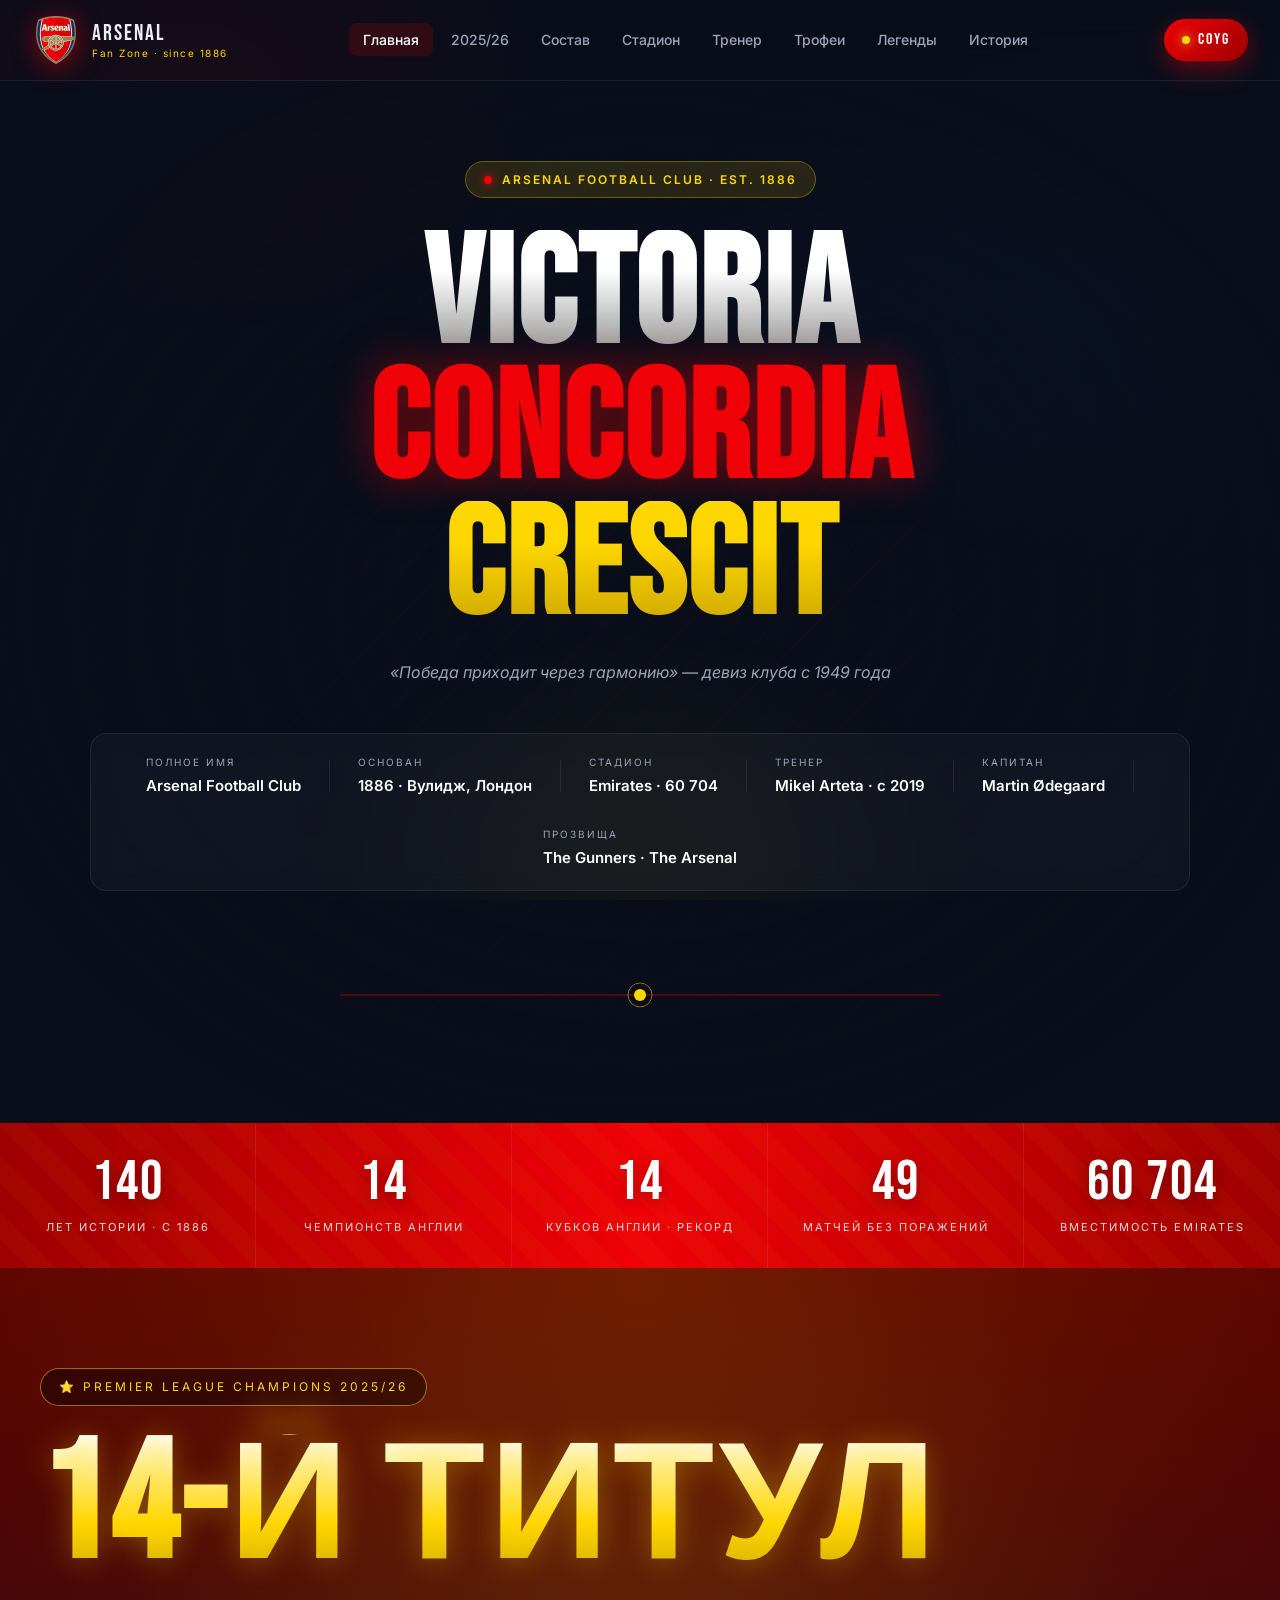
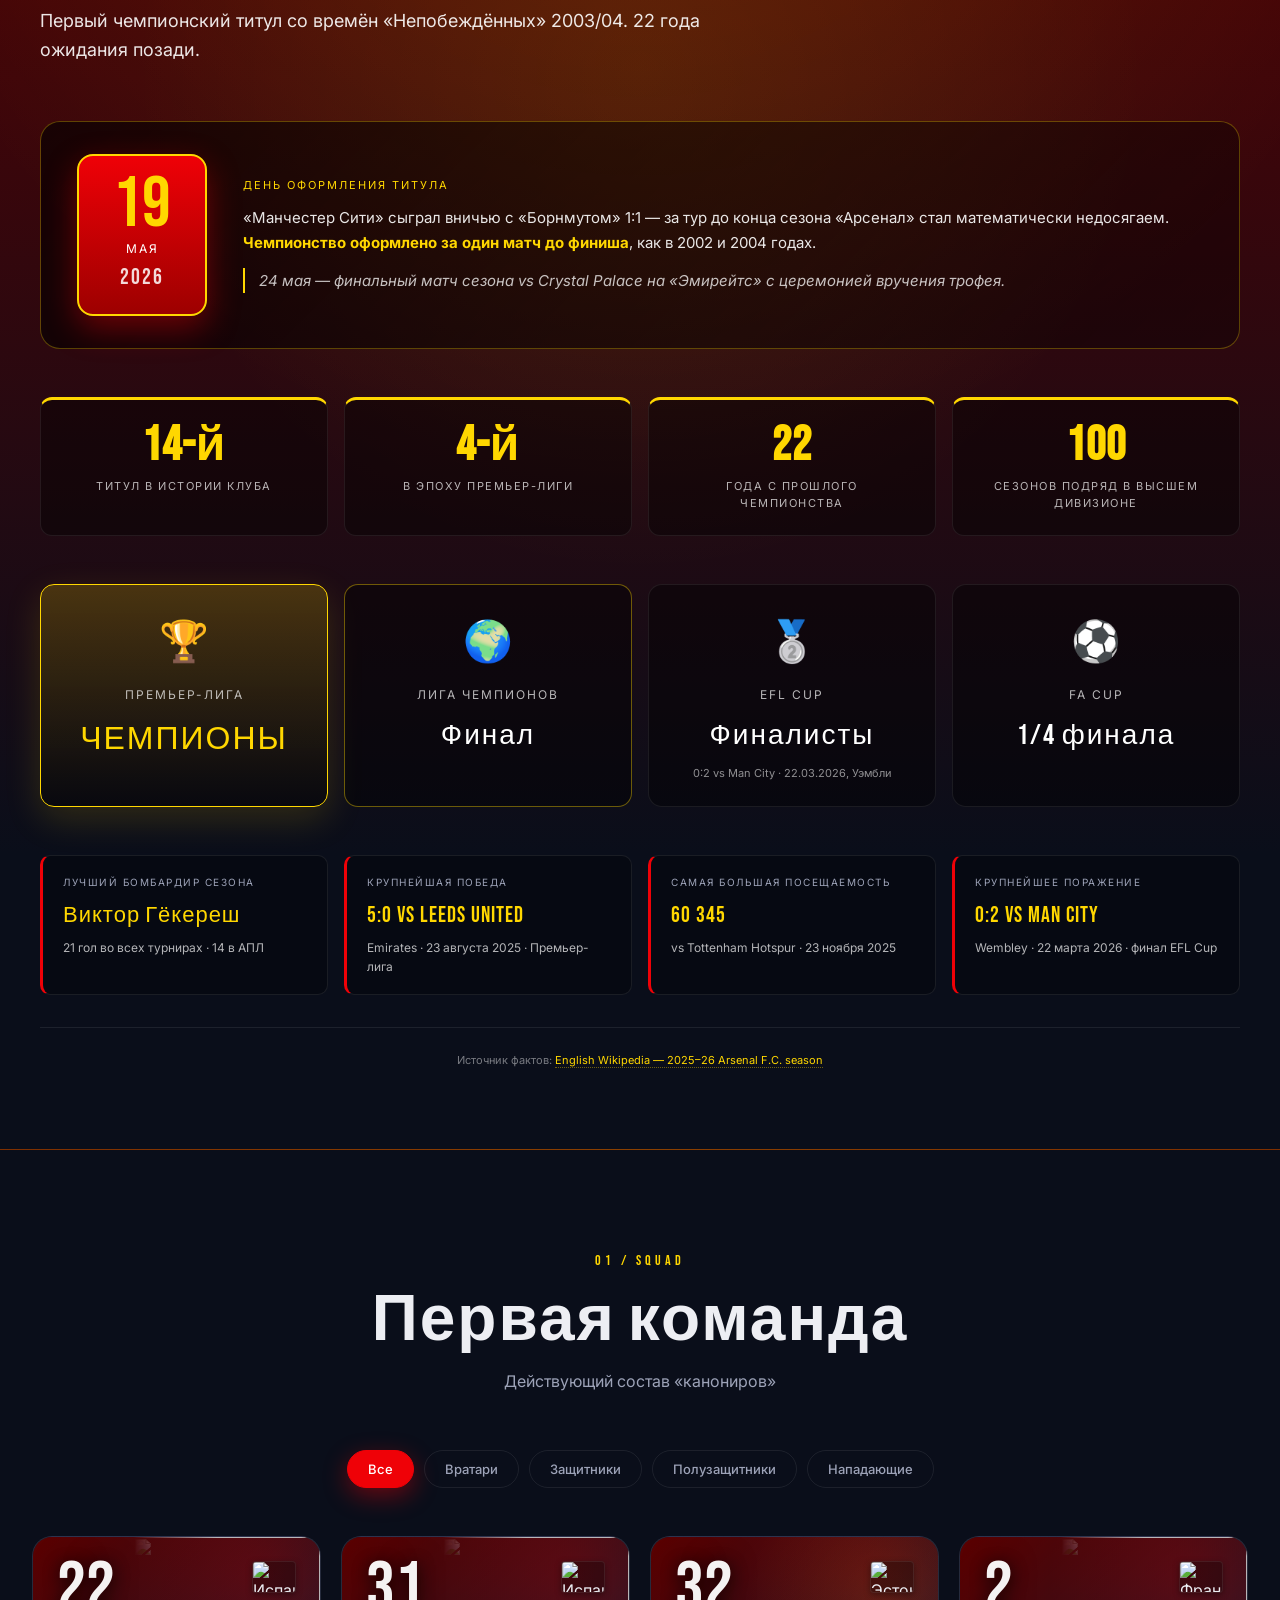
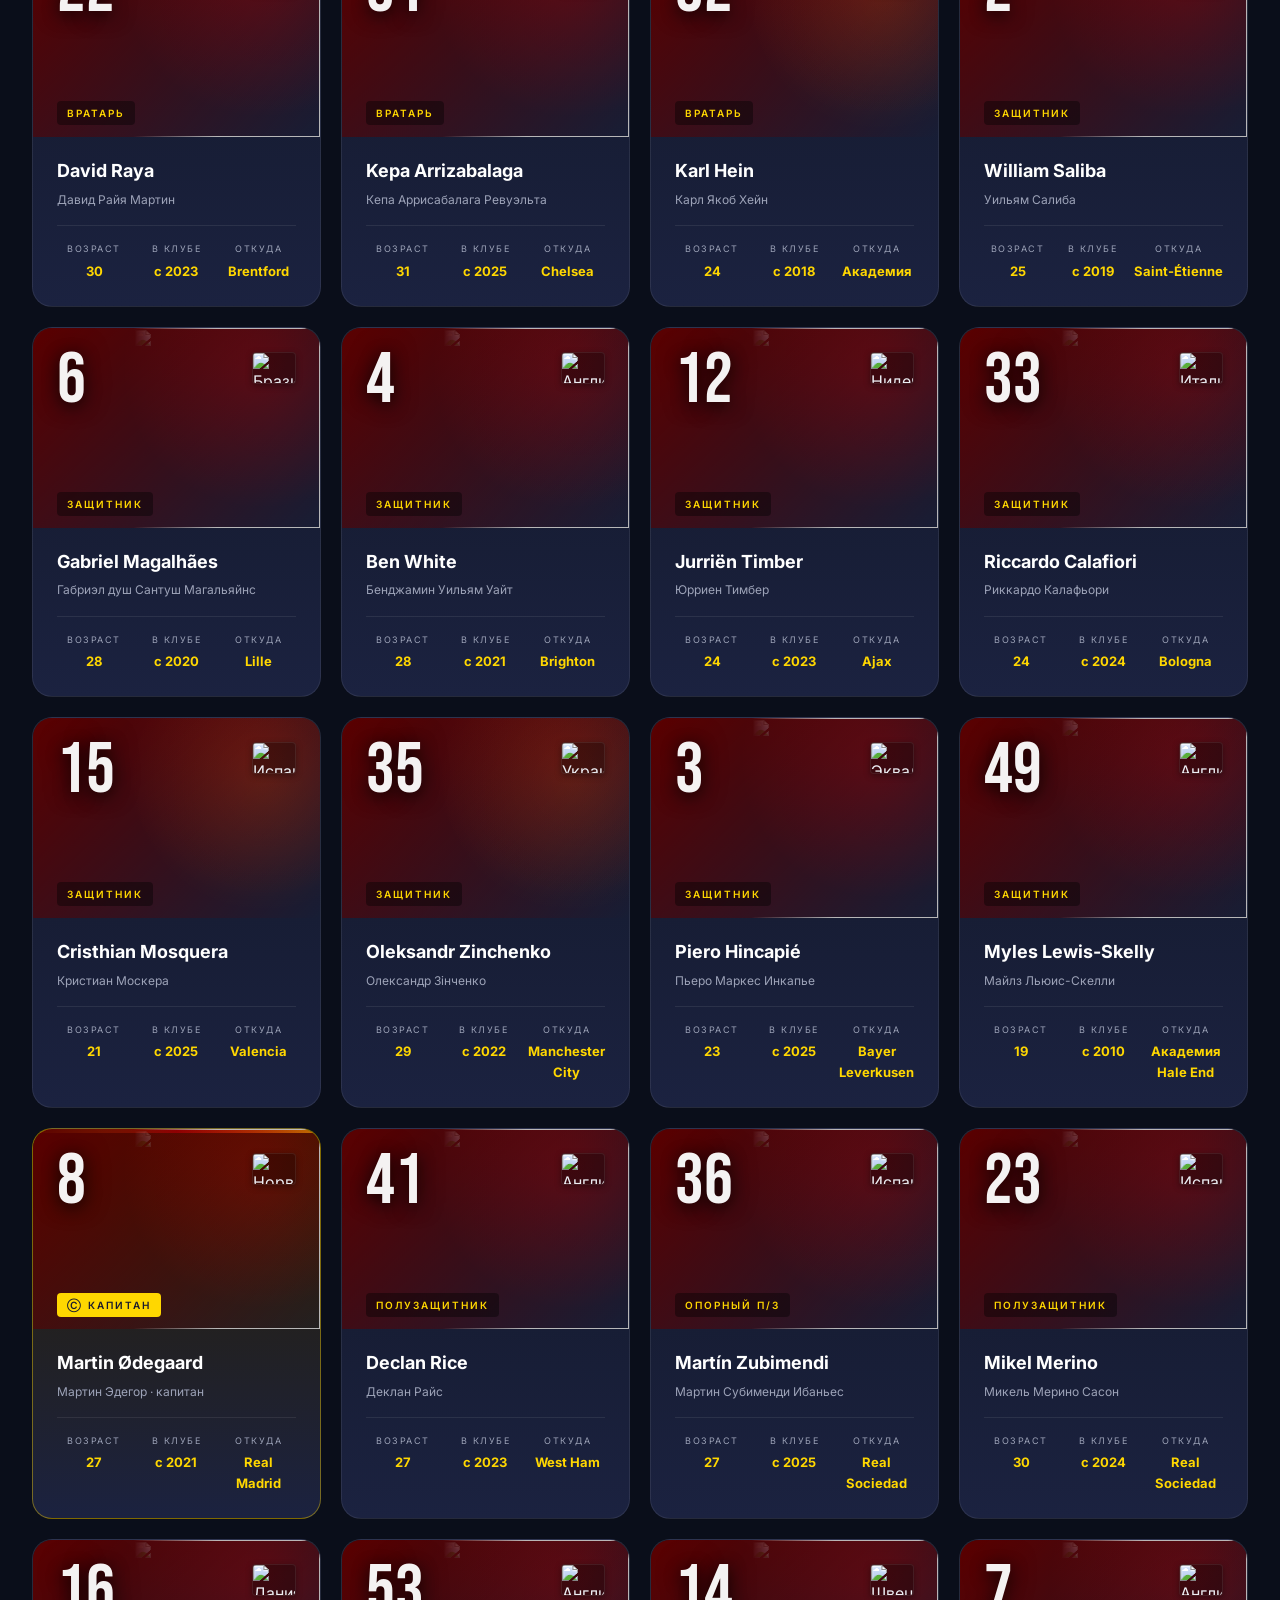
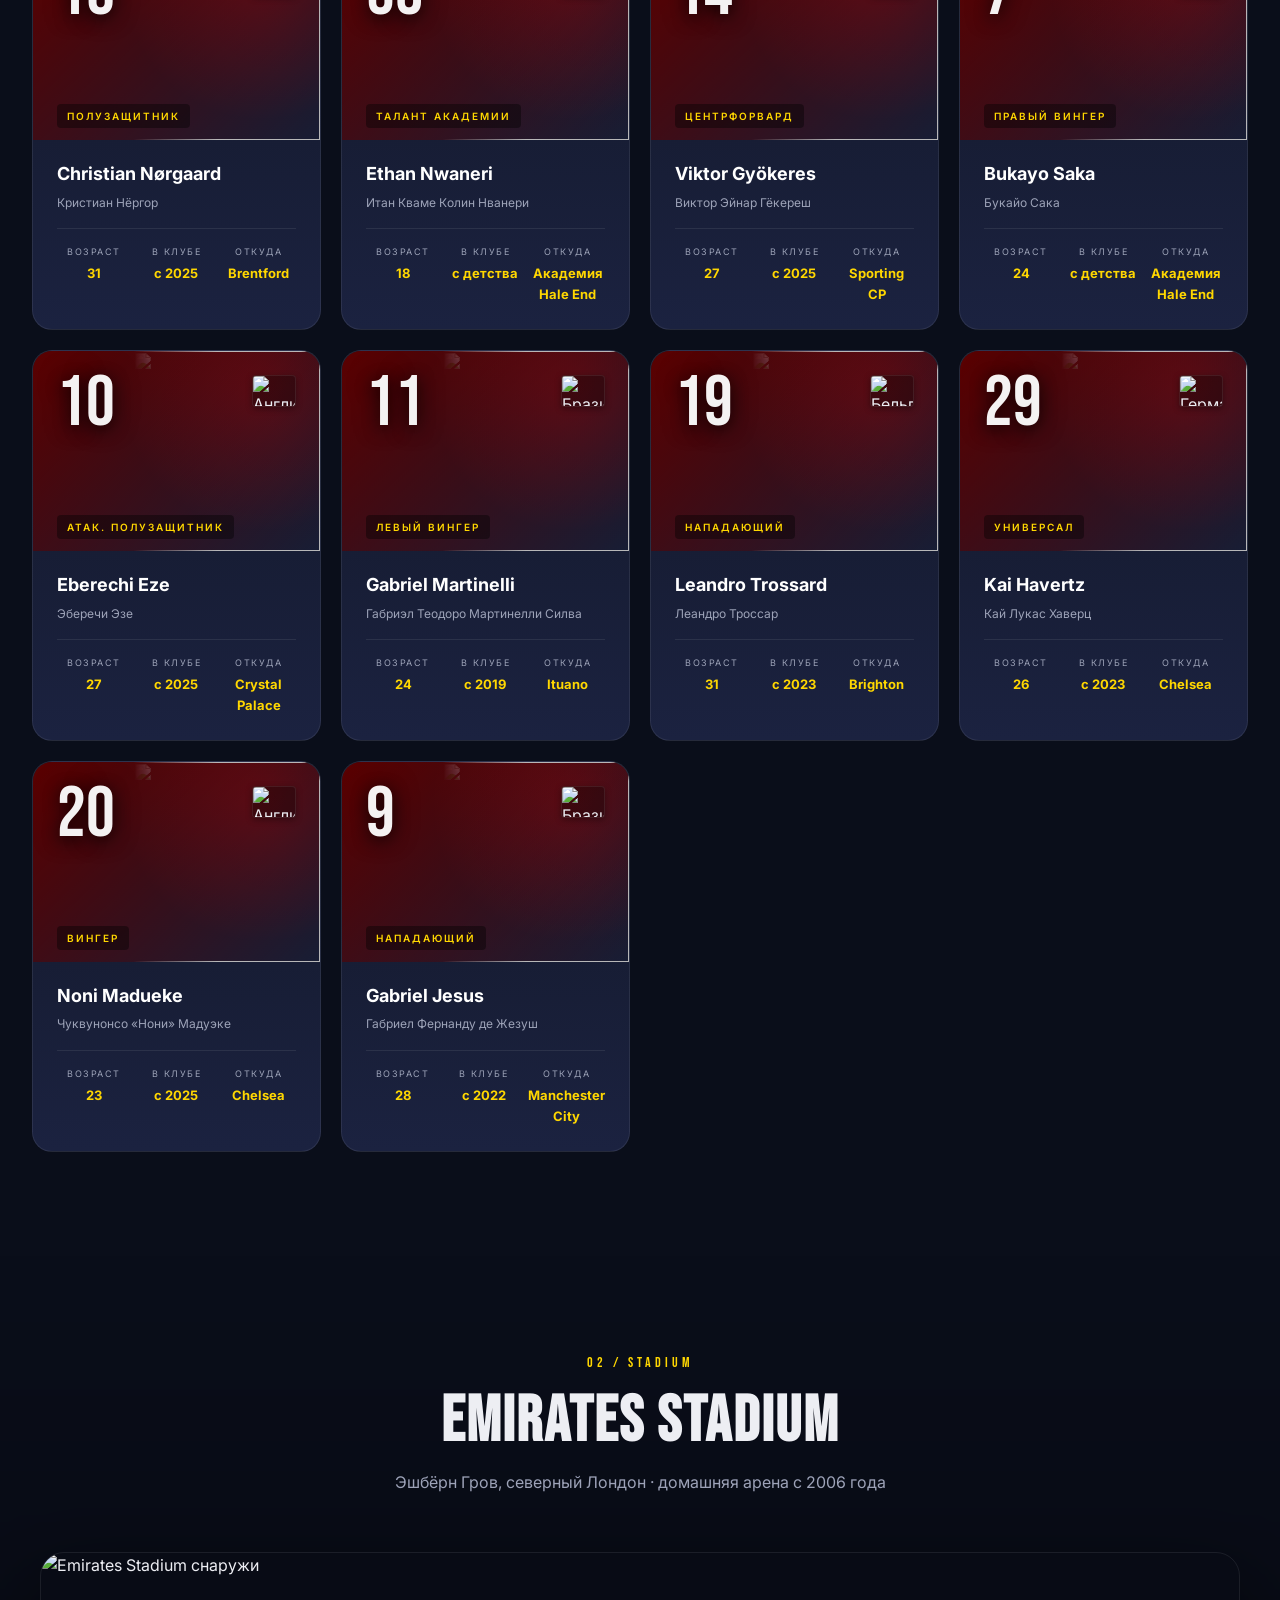
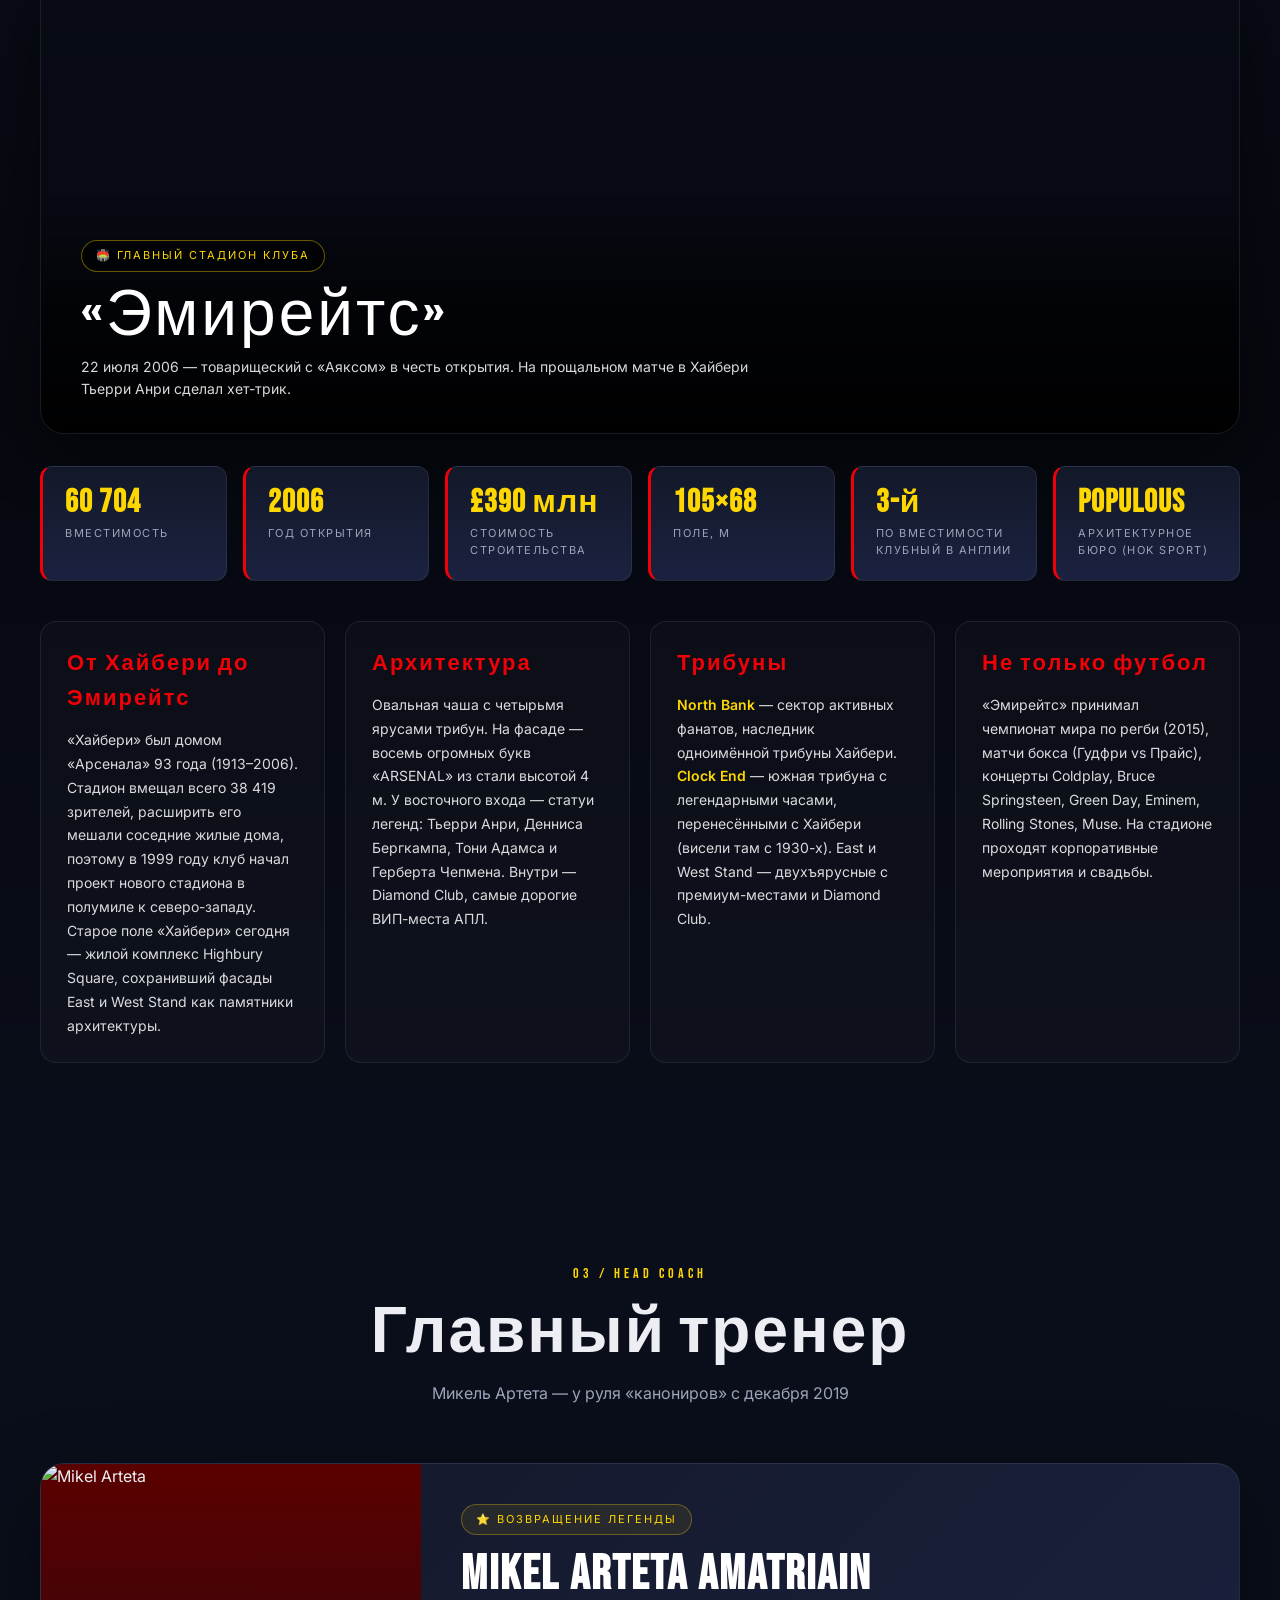
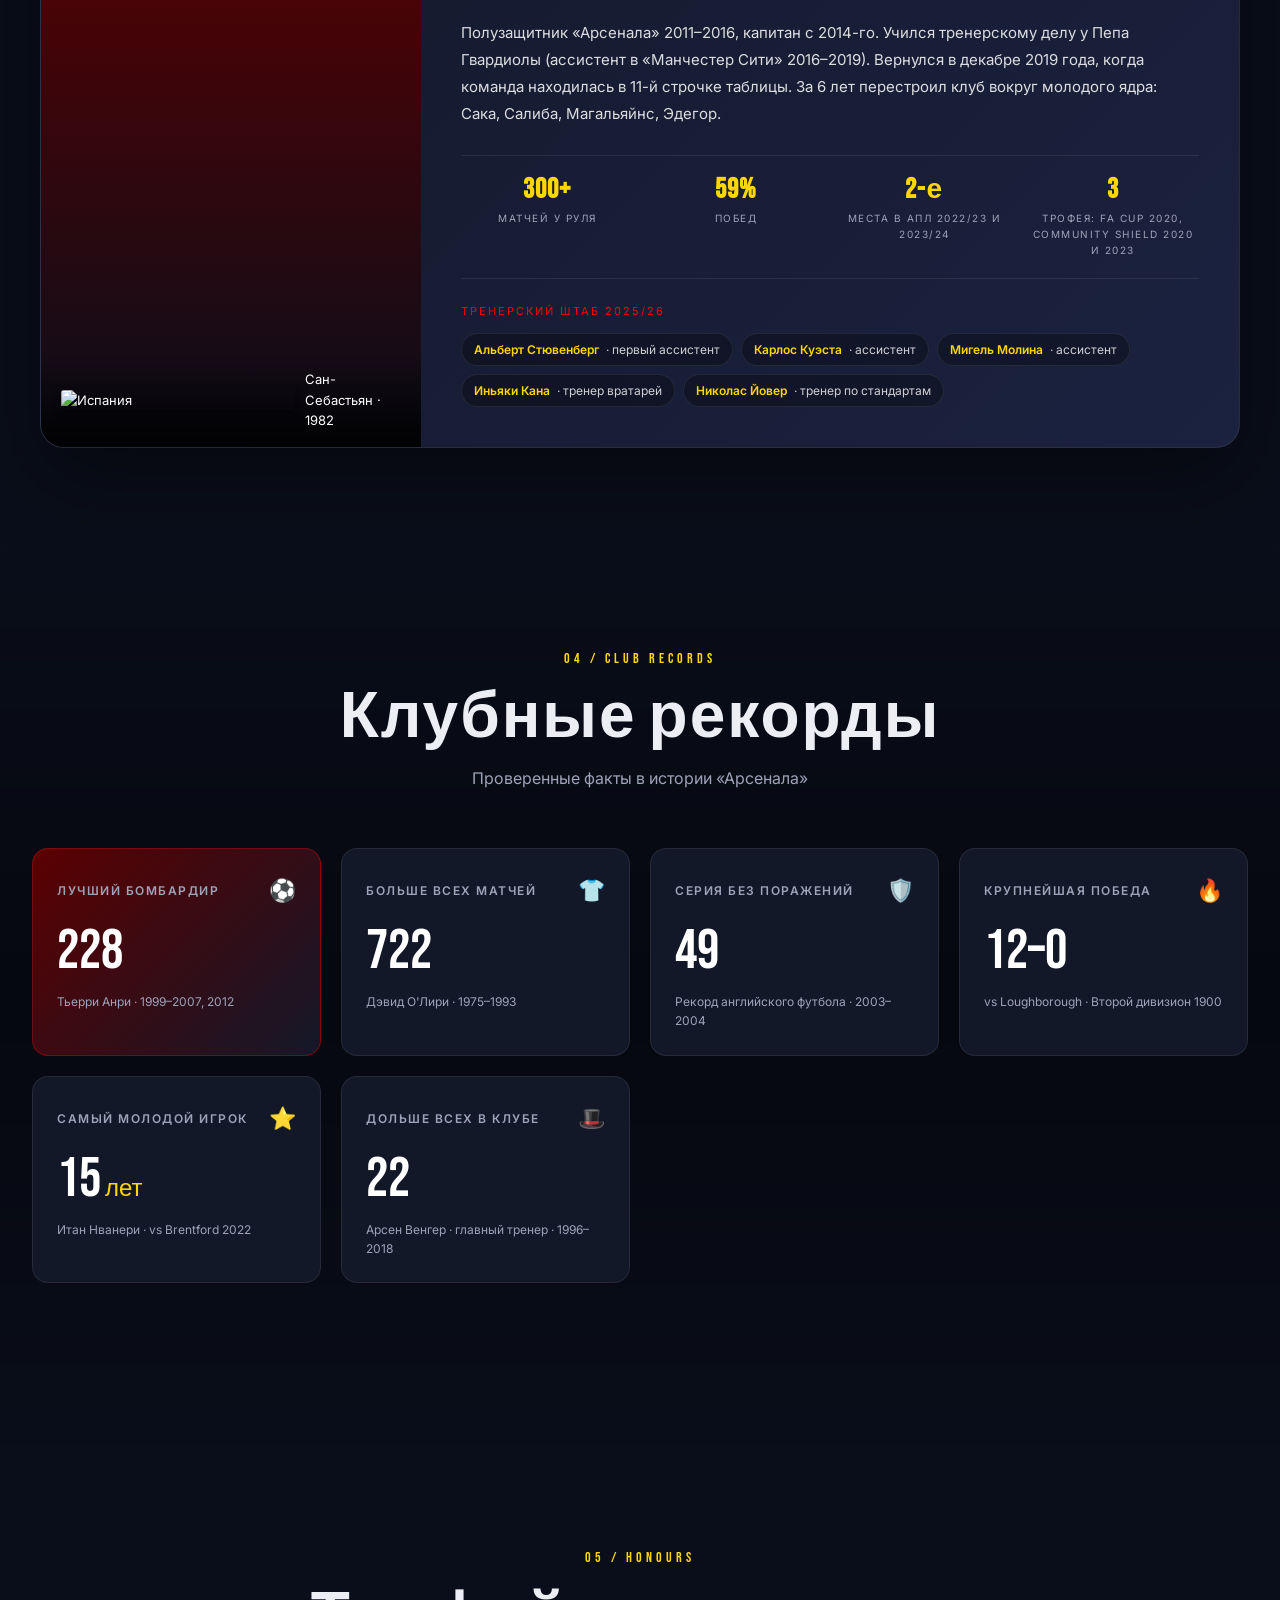
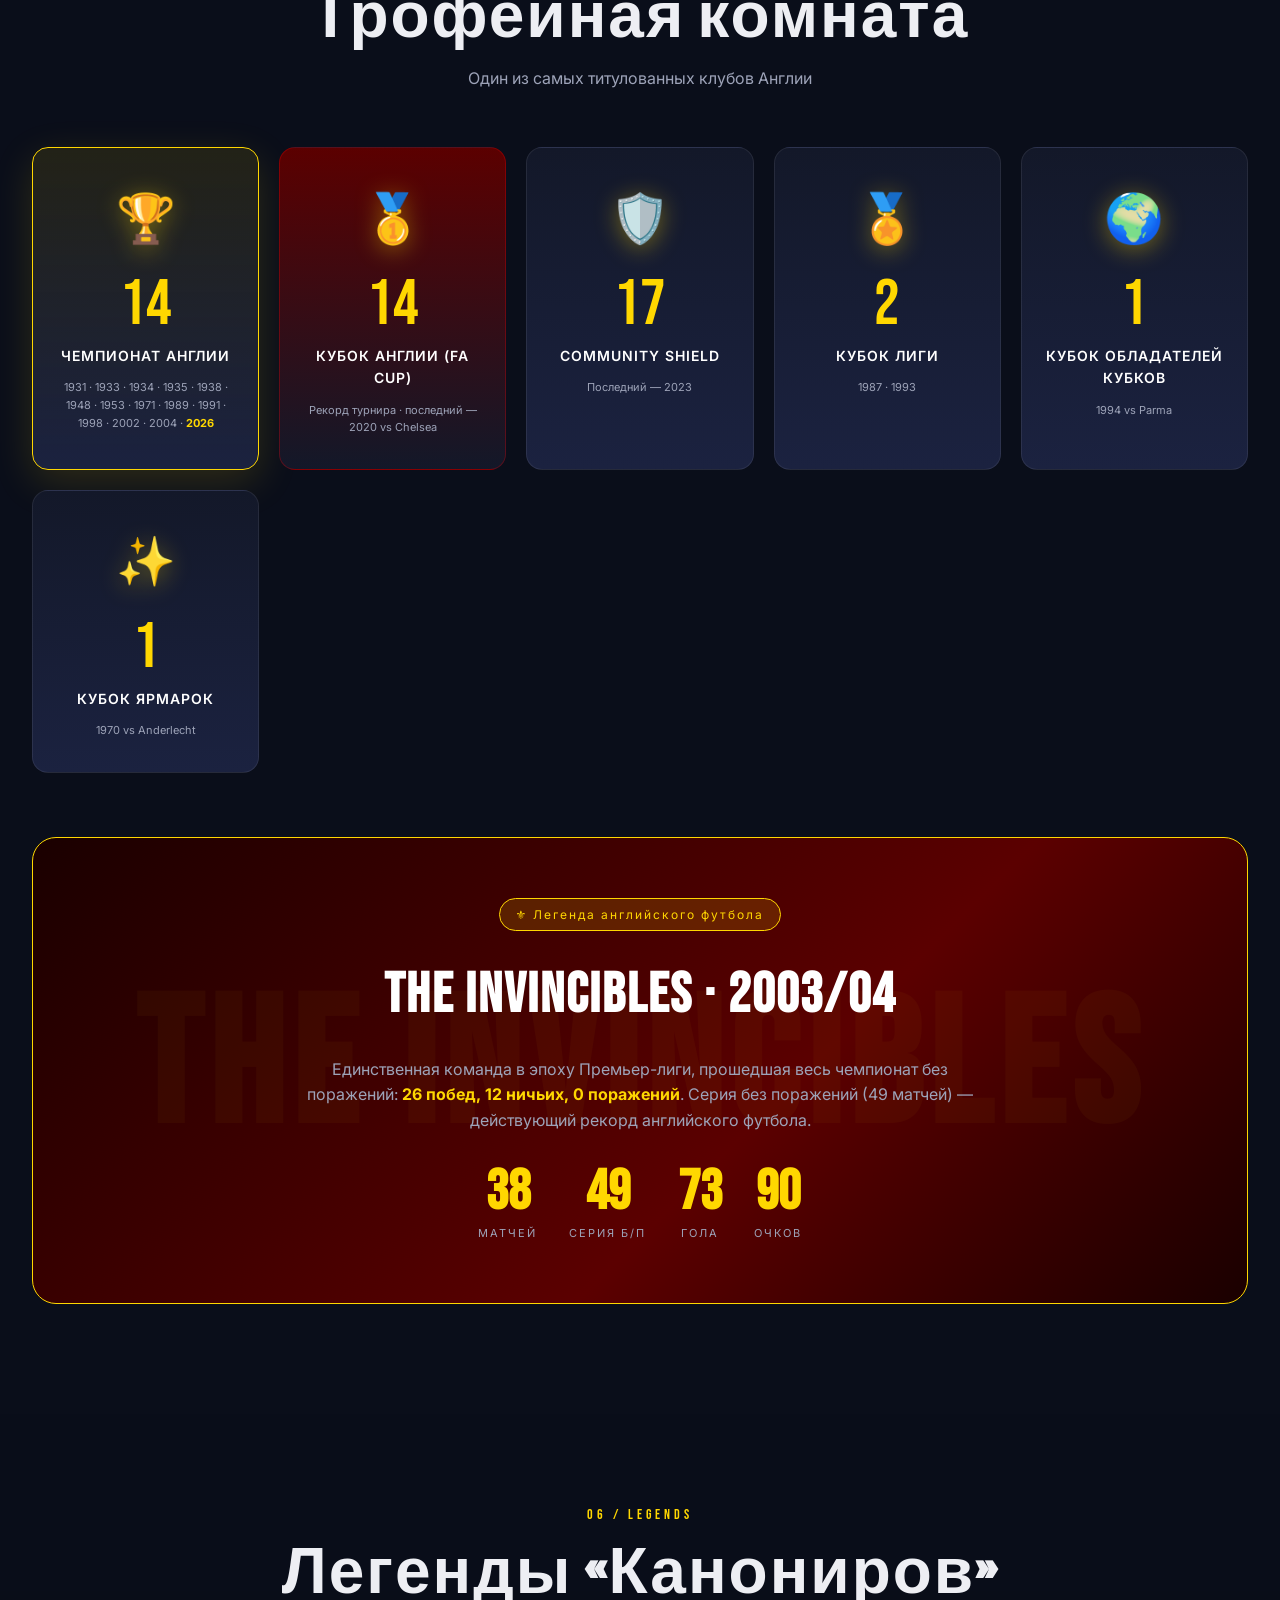
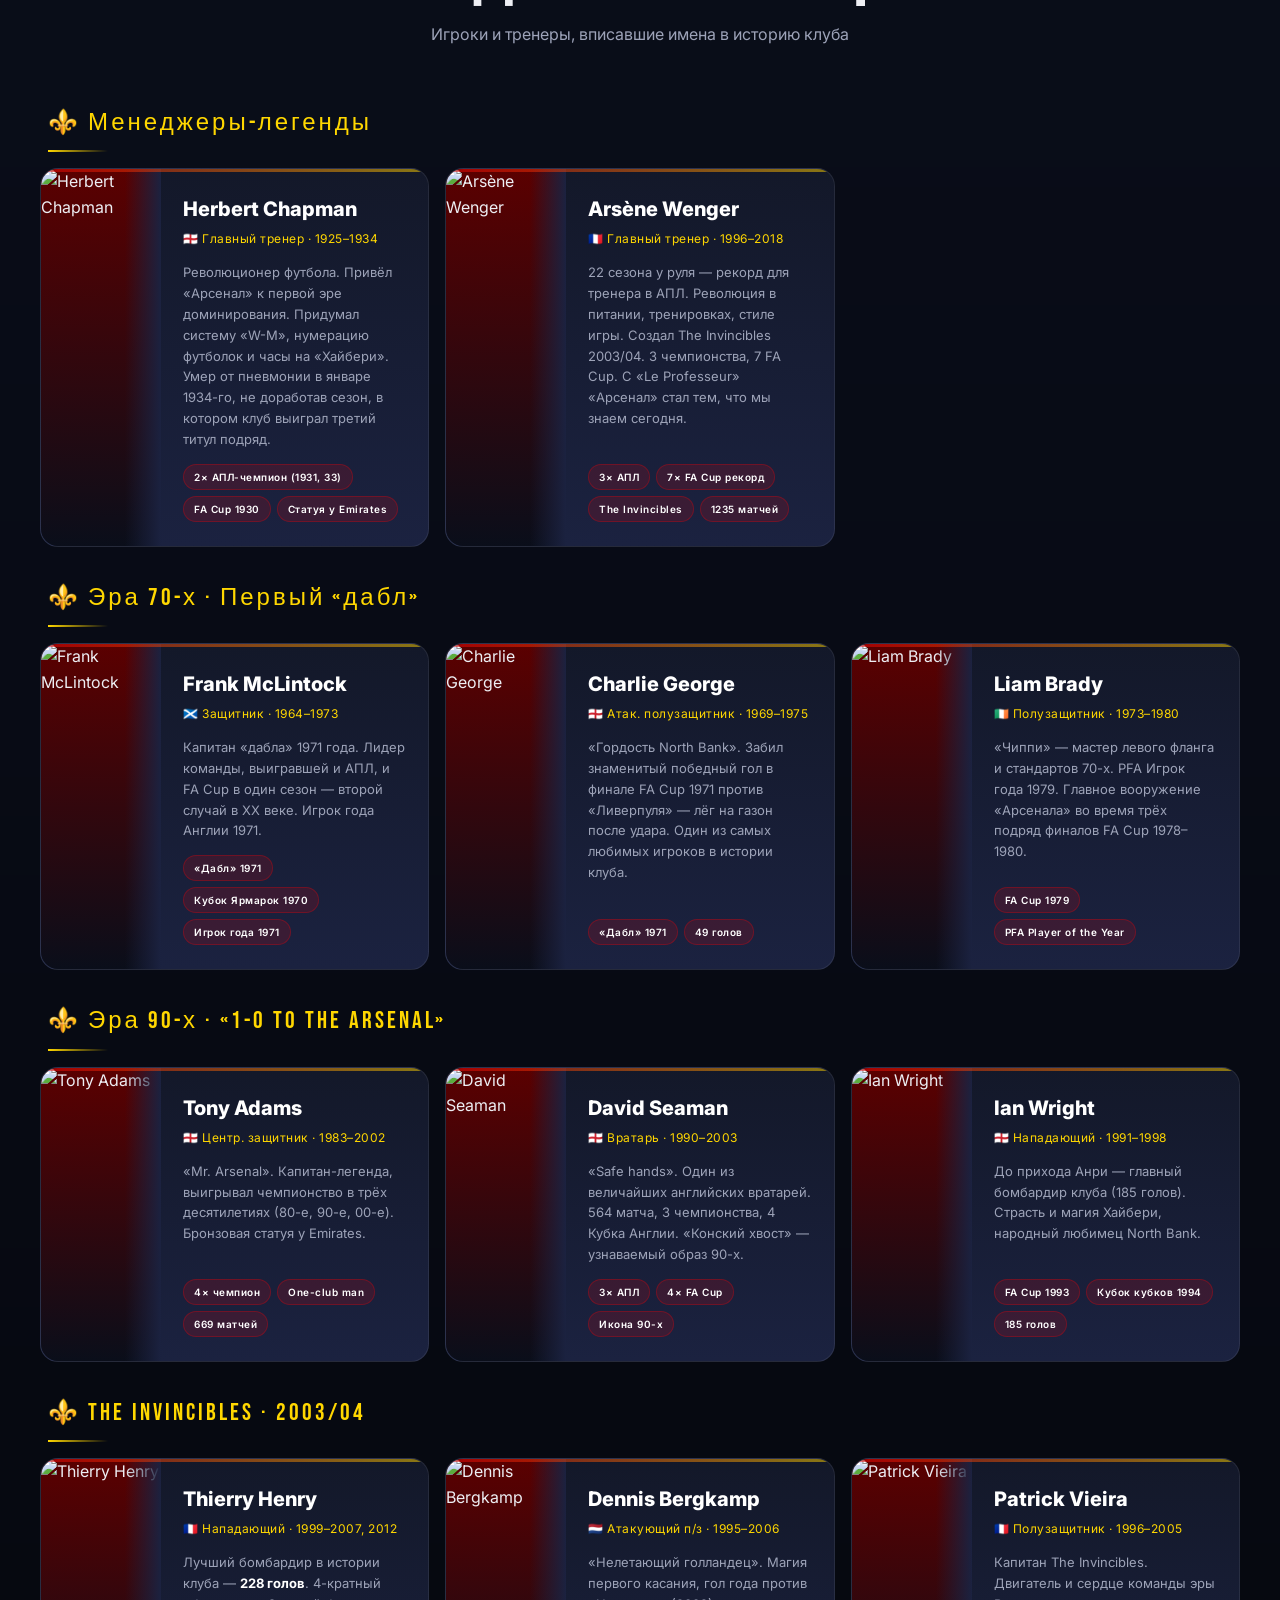
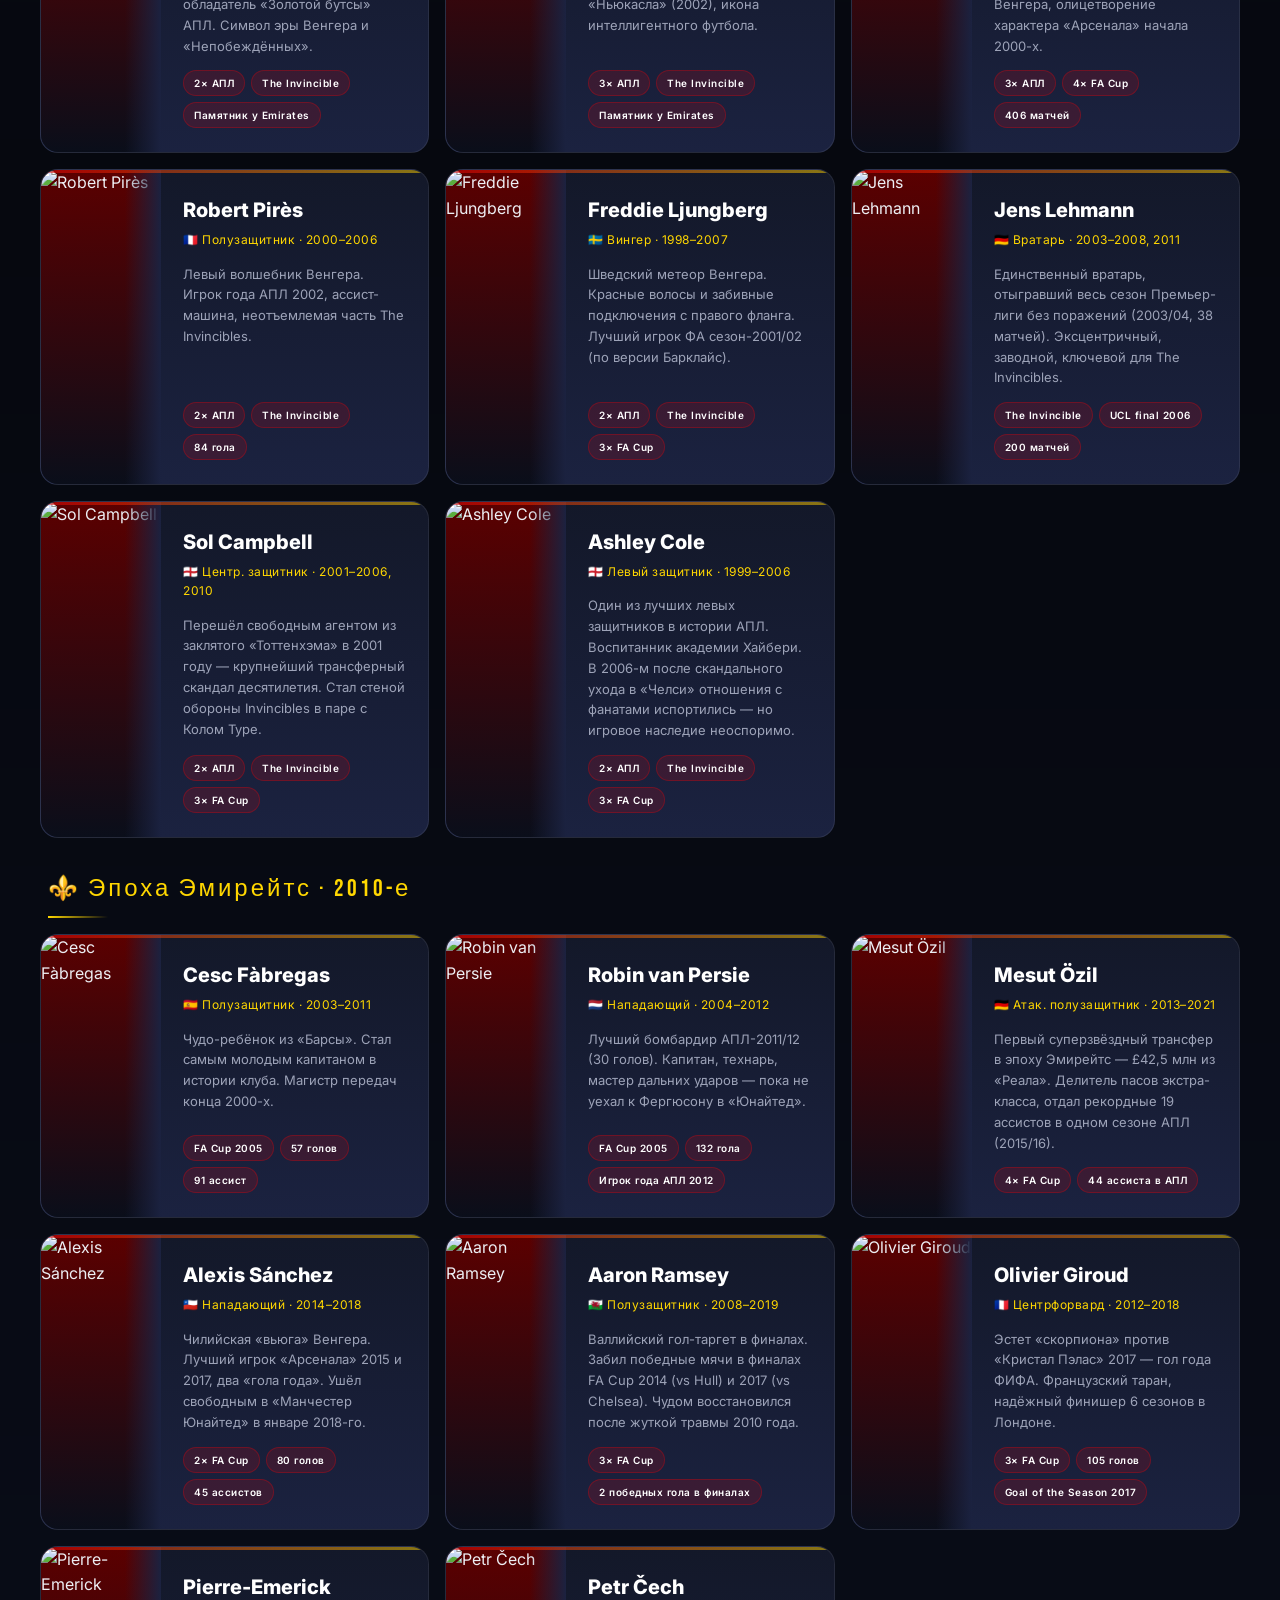
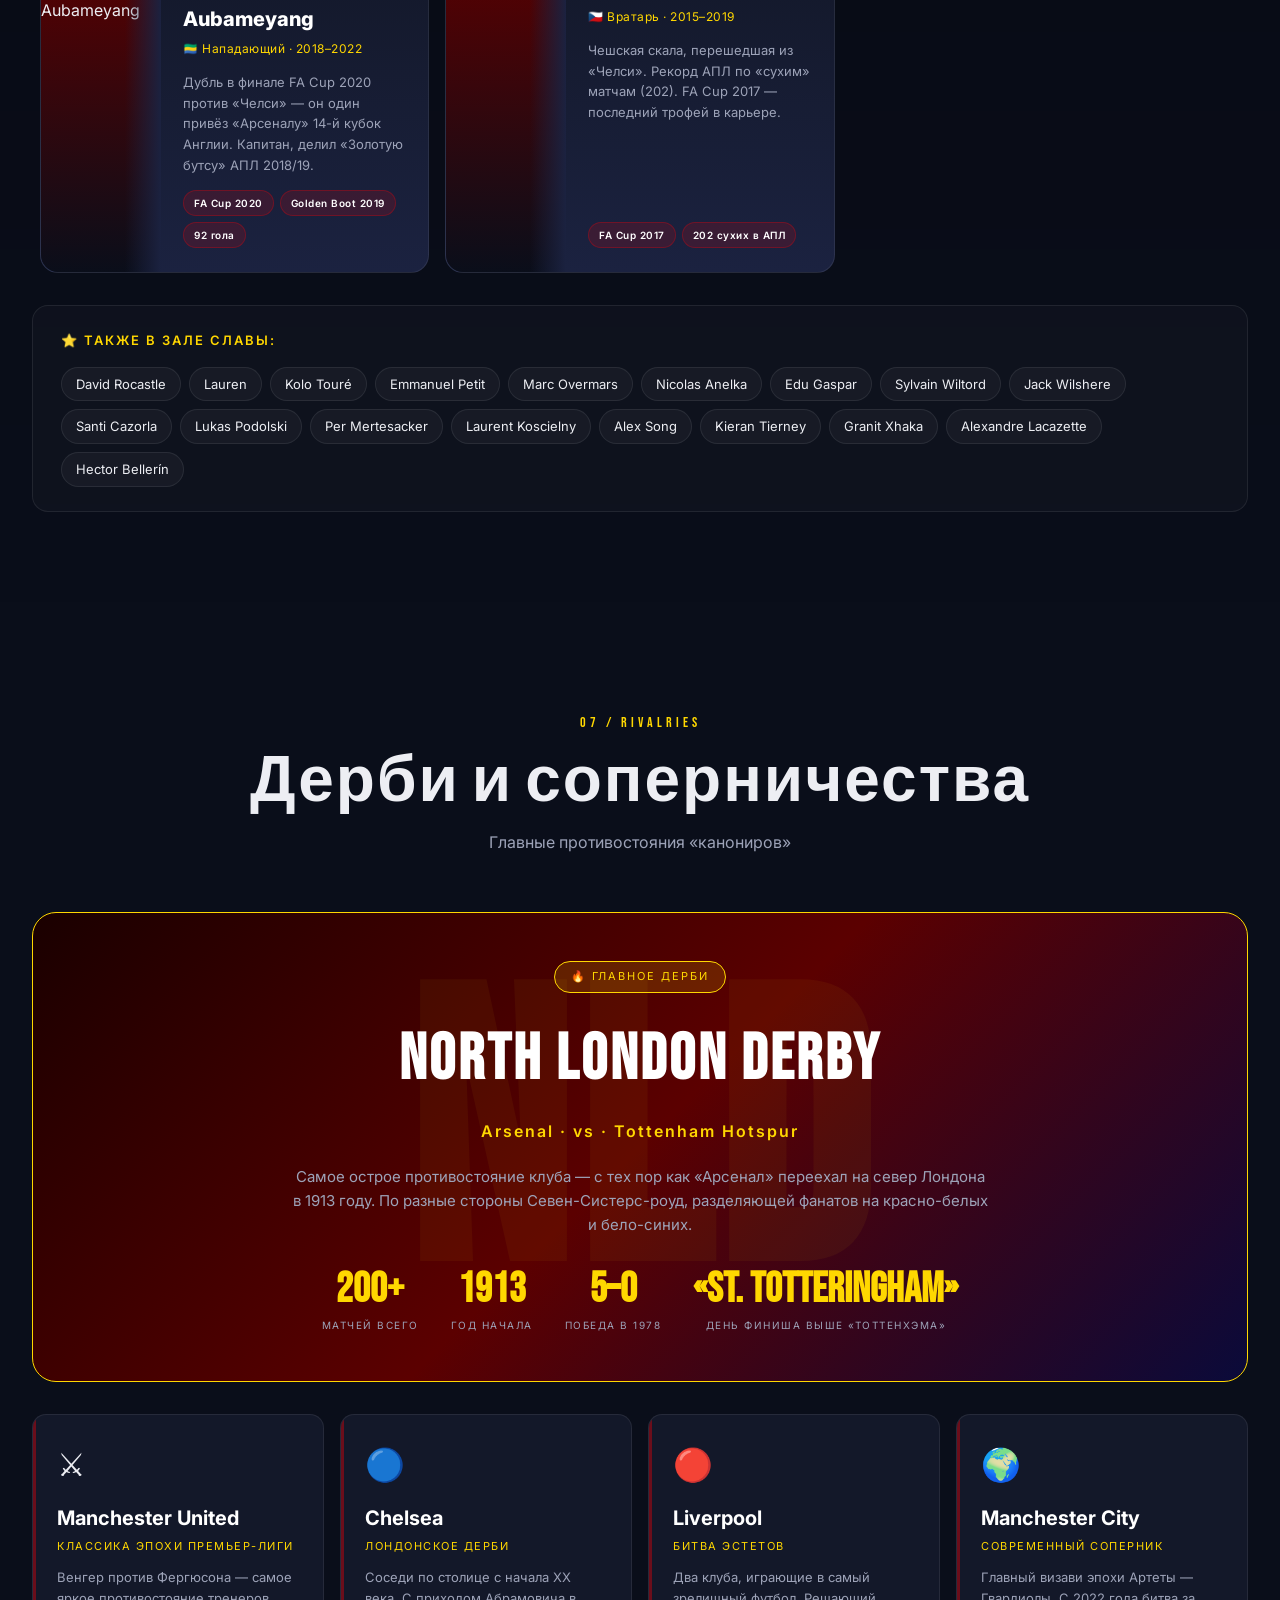
==== commit 77c1cfbd: "Add 2025/26 champions section, 15 more legend cards, raise titles 13→14 - Verified facts from Wikipe" ====
--- a/index.html
+++ b/index.html
@@ -26,12 +26,12 @@
     </div>
     <ul class="nav-links">
       <li><a href="#hero" class="active">Главная</a></li>
+      <li><a href="#champions">2025/26</a></li>
       <li><a href="#squad">Состав</a></li>
       <li><a href="#stadium">Стадион</a></li>
       <li><a href="#manager">Тренер</a></li>
       <li><a href="#trophies">Трофеи</a></li>
       <li><a href="#legends">Легенды</a></li>
-      <li><a href="#derbies">Дерби</a></li>
       <li><a href="#history">История</a></li>
     </ul>
     <div class="nav-cta"><span class="live-dot"></span> COYG</div>
@@ -74,10 +74,89 @@
 <!-- STATS BAR -->
 <section class="stats-bar">
   <div class="stat-cell"><div class="stat-num" data-target="140">0</div><div class="stat-label">Лет истории · с 1886</div></div>
-  <div class="stat-cell"><div class="stat-num" data-target="13">0</div><div class="stat-label">Чемпионств Англии</div></div>
+  <div class="stat-cell"><div class="stat-num" data-target="14">0</div><div class="stat-label">Чемпионств Англии</div></div>
   <div class="stat-cell"><div class="stat-num" data-target="14">0</div><div class="stat-label">Кубков Англии · рекорд</div></div>
   <div class="stat-cell"><div class="stat-num" data-target="49">0</div><div class="stat-label">Матчей без поражений</div></div>
   <div class="stat-cell"><div class="stat-num" data-target="60704">0</div><div class="stat-label">Вместимость Emirates</div></div>
+</section>
+
+<!-- CHAMPIONS 2025/26 -->
+<section id="champions" class="champions-section">
+  <div class="champions-bg-glow"></div>
+  <div class="champions-inner">
+    <div class="champions-tag">⭐ Premier League Champions 2025/26</div>
+    <h2 class="champions-title">14-Й ТИТУЛ</h2>
+    <p class="champions-sub">Первый чемпионский титул со времён «Непобеждённых» 2003/04. 22 года ожидания позади.</p>
+
+    <div class="champions-clinch">
+      <div class="champions-date">
+        <div class="cd-day">19</div>
+        <div class="cd-month">мая</div>
+        <div class="cd-year">2026</div>
+      </div>
+      <div class="champions-clinch-text">
+        <div class="clinch-tag">День оформления титула</div>
+        <p>«Манчестер Сити» сыграл вничью с «Борнмутом» 1:1 — за тур до конца сезона «Арсенал» стал математически недосягаем. <b>Чемпионство оформлено за один матч до финиша</b>, как в 2002 и 2004 годах.</p>
+        <p class="champions-coyg">24 мая — финальный матч сезона vs Crystal Palace на «Эмирейтс» с церемонией вручения трофея.</p>
+      </div>
+    </div>
+
+    <div class="champions-stats">
+      <div class="cstat"><b>14-й</b><span>титул в истории клуба</span></div>
+      <div class="cstat"><b>4-й</b><span>в эпоху Премьер-лиги</span></div>
+      <div class="cstat"><b>22</b><span>года с прошлого чемпионства</span></div>
+      <div class="cstat"><b>100</b><span>сезонов подряд в высшем дивизионе</span></div>
+    </div>
+
+    <div class="champions-grid">
+      <div class="comp-card comp-winners">
+        <div class="comp-trophy">🏆</div>
+        <div class="comp-name">Премьер-лига</div>
+        <div class="comp-result">ЧЕМПИОНЫ</div>
+      </div>
+      <div class="comp-card comp-final">
+        <div class="comp-trophy">🌍</div>
+        <div class="comp-name">Лига чемпионов</div>
+        <div class="comp-result">Финал</div>
+      </div>
+      <div class="comp-card comp-runner">
+        <div class="comp-trophy">🥈</div>
+        <div class="comp-name">EFL Cup</div>
+        <div class="comp-result">Финалисты</div>
+        <div class="comp-result-sub">0:2 vs Man City · 22.03.2026, Уэмбли</div>
+      </div>
+      <div class="comp-card">
+        <div class="comp-trophy">⚽</div>
+        <div class="comp-name">FA Cup</div>
+        <div class="comp-result">1/4 финала</div>
+      </div>
+    </div>
+
+    <div class="champions-meta">
+      <div class="cm-card">
+        <div class="cm-label">Лучший бомбардир сезона</div>
+        <div class="cm-value">Виктор Гёкереш</div>
+        <div class="cm-sub">21 гол во всех турнирах · 14 в АПЛ</div>
+      </div>
+      <div class="cm-card">
+        <div class="cm-label">Крупнейшая победа</div>
+        <div class="cm-value">5:0 vs Leeds United</div>
+        <div class="cm-sub">Emirates · 23 августа 2025 · Премьер-лига</div>
+      </div>
+      <div class="cm-card">
+        <div class="cm-label">Самая большая посещаемость</div>
+        <div class="cm-value">60 345</div>
+        <div class="cm-sub">vs Tottenham Hotspur · 23 ноября 2025</div>
+      </div>
+      <div class="cm-card">
+        <div class="cm-label">Крупнейшее поражение</div>
+        <div class="cm-value">0:2 vs Man City</div>
+        <div class="cm-sub">Wembley · 22 марта 2026 · финал EFL Cup</div>
+      </div>
+    </div>
+
+    <div class="champions-footer">Источник фактов: <a href="https://en.wikipedia.org/wiki/2025%E2%80%9326_Arsenal_F.C._season" target="_blank" rel="noopener">English Wikipedia — 2025–26 Arsenal F.C. season</a></div>
+  </div>
 </section>
 
 <!-- SQUAD -->
@@ -708,11 +787,11 @@
   </div>
 
   <div class="trophy-grid">
-    <div class="trophy big">
+    <div class="trophy big champions-2026">
       <div class="trophy-icon">🏆</div>
-      <div class="trophy-count">13</div>
+      <div class="trophy-count">14</div>
       <div class="trophy-name">Чемпионат Англии</div>
-      <div class="trophy-years">1931 · 1933 · 1934 · 1935 · 1938 · 1948 · 1953 · 1971 · 1989 · 1991 · 1998 · 2002 · 2004</div>
+      <div class="trophy-years">1931 · 1933 · 1934 · 1935 · 1938 · 1948 · 1953 · 1971 · 1989 · 1991 · 1998 · 2002 · 2004 · <b>2026</b></div>
     </div>
     <div class="trophy big">
       <div class="trophy-icon">🥇</div>
@@ -767,84 +846,254 @@
   <div class="section-header">
     <div class="section-tag">06 / LEGENDS</div>
     <h2 class="section-title">Легенды «Канониров»</h2>
-    <p class="section-sub">Игроки, вписавшие имена в историю клуба</p>
-  </div>
-
+    <p class="section-sub">Игроки и тренеры, вписавшие имена в историю клуба</p>
+  </div>
+
+  <div class="legends-group-title">⚜️ Менеджеры-легенды</div>
   <div class="legend-grid">
     <div class="legend-card">
-      <div class="legend-num">14</div>
-      <div class="legend-name">Thierry Henry</div>
-      <div class="legend-pos">🇫🇷 Нападающий · 1999–2007, 2012</div>
-      <div class="legend-bio">Лучший бомбардир в истории клуба — <b>228 голов</b>. 4-кратный обладатель «Золотой бутсы» АПЛ. Символ эры Венгера и «Непобеждённых».</div>
-      <div class="legend-tags"><span>2× АПЛ</span><span>The Invincible</span><span>Памятник у Emirates</span></div>
-    </div>
-    <div class="legend-card">
-      <div class="legend-num">10</div>
-      <div class="legend-name">Dennis Bergkamp</div>
-      <div class="legend-pos">🇳🇱 Атакующий п/з · 1995–2006</div>
-      <div class="legend-bio">«Нелетающий голландец». Магия первого касания, гол года против «Ньюкасла» (2002), икона интеллигентного футбола.</div>
-      <div class="legend-tags"><span>3× АПЛ</span><span>The Invincible</span><span>Памятник у Emirates</span></div>
-    </div>
-    <div class="legend-card">
-      <div class="legend-num">04</div>
-      <div class="legend-name">Patrick Vieira</div>
-      <div class="legend-pos">🇫🇷 Полузащитник · 1996–2005</div>
-      <div class="legend-bio">Капитан The Invincibles. Двигатель и сердце команды эры Венгера, олицетворение характера «Арсенала» начала 2000-х.</div>
-      <div class="legend-tags"><span>3× АПЛ</span><span>4× FA Cup</span><span>406 матчей</span></div>
-    </div>
-    <div class="legend-card">
-      <div class="legend-num">06</div>
-      <div class="legend-name">Tony Adams</div>
-      <div class="legend-pos">🏴󠁧󠁢󠁥󠁮󠁧󠁿 Центр. защитник · 1983–2002</div>
-      <div class="legend-bio">«Mr. Arsenal». Капитан-легенда, выигрывал чемпионство в трёх десятилетиях (80-е, 90-е, 00-е). Бронзовая статуя у Emirates.</div>
-      <div class="legend-tags"><span>4× чемпион</span><span>One-club man</span><span>669 матчей</span></div>
-    </div>
-    <div class="legend-card">
-      <div class="legend-num">07</div>
-      <div class="legend-name">Robert Pirès</div>
-      <div class="legend-pos">🇫🇷 Полузащитник · 2000–2006</div>
-      <div class="legend-bio">Левый волшебник Венгера. Игрок года АПЛ 2002, ассист-машина, неотъемлемая часть The Invincibles.</div>
-      <div class="legend-tags"><span>2× АПЛ</span><span>The Invincible</span><span>84 гола</span></div>
-    </div>
-    <div class="legend-card">
-      <div class="legend-num">08</div>
-      <div class="legend-name">Ian Wright</div>
-      <div class="legend-pos">🏴󠁧󠁢󠁥󠁮󠁧󠁿 Нападающий · 1991–1998</div>
-      <div class="legend-bio">До прихода Анри — главный бомбардир клуба (185 голов). Страсть и магия Хайбери, народный любимец North Bank.</div>
-      <div class="legend-tags"><span>FA Cup 1993</span><span>Кубок кубков 1994</span><span>185 голов</span></div>
-    </div>
-    <div class="legend-card">
-      <div class="legend-num">01</div>
-      <div class="legend-name">David Seaman</div>
-      <div class="legend-pos">🏴󠁧󠁢󠁥󠁮󠁧󠁿 Вратарь · 1990–2003</div>
-      <div class="legend-bio">«Safe hands». Один из величайших английских вратарей. 564 матча, 3 чемпионства, 4 Кубка Англии.</div>
-      <div class="legend-tags"><span>3× АПЛ</span><span>4× FA Cup</span><span>Икона 90-х</span></div>
-    </div>
-    <div class="legend-card">
-      <div class="legend-num">04</div>
-      <div class="legend-name">Cesc Fàbregas</div>
-      <div class="legend-pos">🇪🇸 Полузащитник · 2003–2011</div>
-      <div class="legend-bio">Чудо-ребёнок из «Барсы». Стал самым молодым капитаном в истории клуба. Магистр передач конца 2000-х.</div>
-      <div class="legend-tags"><span>FA Cup 2005</span><span>57 голов</span><span>91 ассист</span></div>
-    </div>
-    <div class="legend-card">
-      <div class="legend-num">11</div>
-      <div class="legend-name">Robin van Persie</div>
-      <div class="legend-pos">🇳🇱 Нападающий · 2004–2012</div>
-      <div class="legend-bio">Лучший бомбардир АПЛ-2011/12 (30 голов). Капитан, технарь, мастер дальних ударов — пока не уехал к Фергюсону.</div>
-      <div class="legend-tags"><span>FA Cup 2005</span><span>132 гола</span><span>Игрок года АПЛ 2012</span></div>
+      <div class="legend-photo"><img src="https://upload.wikimedia.org/wikipedia/en/6/67/Herbert_Chapman_1.jpg" alt="Herbert Chapman" loading="lazy"></div>
+      <div class="legend-body">
+        <div class="legend-name">Herbert Chapman</div>
+        <div class="legend-pos">🏴󠁧󠁢󠁥󠁮󠁧󠁿 Главный тренер · 1925–1934</div>
+        <div class="legend-bio">Революционер футбола. Привёл «Арсенал» к первой эре доминирования. Придумал систему «W-M», нумерацию футболок и часы на «Хайбери». Умер от пневмонии в январе 1934-го, не доработав сезон, в котором клуб выиграл третий титул подряд.</div>
+        <div class="legend-tags"><span>2× АПЛ-чемпион (1931, 33)</span><span>FA Cup 1930</span><span>Статуя у Emirates</span></div>
+      </div>
+    </div>
+    <div class="legend-card">
+      <div class="legend-photo"><img src="https://upload.wikimedia.org/wikipedia/commons/8/87/25th_Laureus_World_Sports_Awards_-_Red_Carpet_-_Ars%C3%A8ne_Wenger_-_240422_192850_%28cropped%29.jpg" alt="Arsène Wenger" loading="lazy"></div>
+      <div class="legend-body">
+        <div class="legend-name">Arsène Wenger</div>
+        <div class="legend-pos">🇫🇷 Главный тренер · 1996–2018</div>
+        <div class="legend-bio">22 сезона у руля — рекорд для тренера в АПЛ. Революция в питании, тренировках, стиле игры. Создал The Invincibles 2003/04. 3 чемпионства, 7 FA Cup. С «Le Professeur» «Арсенал» стал тем, что мы знаем сегодня.</div>
+        <div class="legend-tags"><span>3× АПЛ</span><span>7× FA Cup рекорд</span><span>The Invincibles</span><span>1235 матчей</span></div>
+      </div>
+    </div>
+  </div>
+
+  <div class="legends-group-title">⚜️ Эра 70-х · Первый «дабл»</div>
+  <div class="legend-grid">
+    <div class="legend-card">
+      <div class="legend-photo"><img src="https://upload.wikimedia.org/wikipedia/commons/9/9e/Frank_McLintock_%281970%29.png" alt="Frank McLintock" loading="lazy"></div>
+      <div class="legend-body">
+        <div class="legend-name">Frank McLintock</div>
+        <div class="legend-pos">🏴󠁧󠁢󠁳󠁣󠁴󠁿 Защитник · 1964–1973</div>
+        <div class="legend-bio">Капитан «дабла» 1971 года. Лидер команды, выигравшей и АПЛ, и FA Cup в один сезон — второй случай в XX веке. Игрок года Англии 1971.</div>
+        <div class="legend-tags"><span>«Дабл» 1971</span><span>Кубок Ярмарок 1970</span><span>Игрок года 1971</span></div>
+      </div>
+    </div>
+    <div class="legend-card">
+      <div class="legend-photo"><img src="https://upload.wikimedia.org/wikipedia/commons/0/01/Charlie_George_%281970%29.png" alt="Charlie George" loading="lazy"></div>
+      <div class="legend-body">
+        <div class="legend-name">Charlie George</div>
+        <div class="legend-pos">🏴󠁧󠁢󠁥󠁮󠁧󠁿 Атак. полузащитник · 1969–1975</div>
+        <div class="legend-bio">«Гордость North Bank». Забил знаменитый победный гол в финале FA Cup 1971 против «Ливерпуля» — лёг на газон после удара. Один из самых любимых игроков в истории клуба.</div>
+        <div class="legend-tags"><span>«Дабл» 1971</span><span>49 голов</span></div>
+      </div>
+    </div>
+    <div class="legend-card">
+      <div class="legend-photo"><img src="https://upload.wikimedia.org/wikipedia/commons/f/f8/Liam_Brady_2021_RT%C3%89_Sport.png" alt="Liam Brady" loading="lazy"></div>
+      <div class="legend-body">
+        <div class="legend-name">Liam Brady</div>
+        <div class="legend-pos">🇮🇪 Полузащитник · 1973–1980</div>
+        <div class="legend-bio">«Чиппи» — мастер левого фланга и стандартов 70-х. PFA Игрок года 1979. Главное вооружение «Арсенала» во время трёх подряд финалов FA Cup 1978–1980.</div>
+        <div class="legend-tags"><span>FA Cup 1979</span><span>PFA Player of the Year</span></div>
+      </div>
+    </div>
+  </div>
+
+  <div class="legends-group-title">⚜️ Эра 90-х · «1-0 to the Arsenal»</div>
+  <div class="legend-grid">
+    <div class="legend-card">
+      <div class="legend-photo"><img src="https://upload.wikimedia.org/wikipedia/commons/d/d2/Tony_Adams_2017_portrait_%28cropped%29.jpg" alt="Tony Adams" loading="lazy"></div>
+      <div class="legend-body">
+        <div class="legend-name">Tony Adams</div>
+        <div class="legend-pos">🏴󠁧󠁢󠁥󠁮󠁧󠁿 Центр. защитник · 1983–2002</div>
+        <div class="legend-bio">«Mr. Arsenal». Капитан-легенда, выигрывал чемпионство в трёх десятилетиях (80-е, 90-е, 00-е). Бронзовая статуя у Emirates.</div>
+        <div class="legend-tags"><span>4× чемпион</span><span>One-club man</span><span>669 матчей</span></div>
+      </div>
+    </div>
+    <div class="legend-card">
+      <div class="legend-photo"><img src="https://upload.wikimedia.org/wikipedia/commons/c/ca/David_Seaman.jpg" alt="David Seaman" loading="lazy"></div>
+      <div class="legend-body">
+        <div class="legend-name">David Seaman</div>
+        <div class="legend-pos">🏴󠁧󠁢󠁥󠁮󠁧󠁿 Вратарь · 1990–2003</div>
+        <div class="legend-bio">«Safe hands». Один из величайших английских вратарей. 564 матча, 3 чемпионства, 4 Кубка Англии. «Конский хвост» — узнаваемый образ 90-х.</div>
+        <div class="legend-tags"><span>3× АПЛ</span><span>4× FA Cup</span><span>Икона 90-х</span></div>
+      </div>
+    </div>
+    <div class="legend-card">
+      <div class="legend-photo"><img src="https://upload.wikimedia.org/wikipedia/commons/7/70/Ian_Wright_at_SXSW_London_June_2025_%28cropped%29.jpg" alt="Ian Wright" loading="lazy"></div>
+      <div class="legend-body">
+        <div class="legend-name">Ian Wright</div>
+        <div class="legend-pos">🏴󠁧󠁢󠁥󠁮󠁧󠁿 Нападающий · 1991–1998</div>
+        <div class="legend-bio">До прихода Анри — главный бомбардир клуба (185 голов). Страсть и магия Хайбери, народный любимец North Bank.</div>
+        <div class="legend-tags"><span>FA Cup 1993</span><span>Кубок кубков 1994</span><span>185 голов</span></div>
+      </div>
+    </div>
+  </div>
+
+  <div class="legends-group-title">⚜️ The Invincibles · 2003/04</div>
+  <div class="legend-grid">
+    <div class="legend-card">
+      <div class="legend-photo"><img src="https://upload.wikimedia.org/wikipedia/commons/b/b9/Thierry_Henry_%2851649035951%29_%28cropped%29.jpg" alt="Thierry Henry" loading="lazy"></div>
+      <div class="legend-body">
+        <div class="legend-name">Thierry Henry</div>
+        <div class="legend-pos">🇫🇷 Нападающий · 1999–2007, 2012</div>
+        <div class="legend-bio">Лучший бомбардир в истории клуба — <b>228 голов</b>. 4-кратный обладатель «Золотой бутсы» АПЛ. Символ эры Венгера и «Непобеждённых».</div>
+        <div class="legend-tags"><span>2× АПЛ</span><span>The Invincible</span><span>Памятник у Emirates</span></div>
+      </div>
+    </div>
+    <div class="legend-card">
+      <div class="legend-photo"><img src="https://upload.wikimedia.org/wikipedia/commons/7/75/Dennis_Bergkamp_2014_%28cropped%29.jpg" alt="Dennis Bergkamp" loading="lazy"></div>
+      <div class="legend-body">
+        <div class="legend-name">Dennis Bergkamp</div>
+        <div class="legend-pos">🇳🇱 Атакующий п/з · 1995–2006</div>
+        <div class="legend-bio">«Нелетающий голландец». Магия первого касания, гол года против «Ньюкасла» (2002), икона интеллигентного футбола.</div>
+        <div class="legend-tags"><span>3× АПЛ</span><span>The Invincible</span><span>Памятник у Emirates</span></div>
+      </div>
+    </div>
+    <div class="legend-card">
+      <div class="legend-photo"><img src="https://upload.wikimedia.org/wikipedia/commons/6/6c/Patrick_Vieira_NYCFC_%28cropped%29.JPG" alt="Patrick Vieira" loading="lazy"></div>
+      <div class="legend-body">
+        <div class="legend-name">Patrick Vieira</div>
+        <div class="legend-pos">🇫🇷 Полузащитник · 1996–2005</div>
+        <div class="legend-bio">Капитан The Invincibles. Двигатель и сердце команды эры Венгера, олицетворение характера «Арсенала» начала 2000-х.</div>
+        <div class="legend-tags"><span>3× АПЛ</span><span>4× FA Cup</span><span>406 матчей</span></div>
+      </div>
+    </div>
+    <div class="legend-card">
+      <div class="legend-photo"><img src="https://upload.wikimedia.org/wikipedia/commons/7/7f/Robert_Pires_2011.jpg" alt="Robert Pirès" loading="lazy"></div>
+      <div class="legend-body">
+        <div class="legend-name">Robert Pirès</div>
+        <div class="legend-pos">🇫🇷 Полузащитник · 2000–2006</div>
+        <div class="legend-bio">Левый волшебник Венгера. Игрок года АПЛ 2002, ассист-машина, неотъемлемая часть The Invincibles.</div>
+        <div class="legend-tags"><span>2× АПЛ</span><span>The Invincible</span><span>84 гола</span></div>
+      </div>
+    </div>
+    <div class="legend-card">
+      <div class="legend-photo"><img src="https://upload.wikimedia.org/wikipedia/commons/3/3a/Football_against_poverty_2014_-_Fredrik_Ljungberg.jpg" alt="Freddie Ljungberg" loading="lazy"></div>
+      <div class="legend-body">
+        <div class="legend-name">Freddie Ljungberg</div>
+        <div class="legend-pos">🇸🇪 Вингер · 1998–2007</div>
+        <div class="legend-bio">Шведский метеор Венгера. Красные волосы и забивные подключения с правого фланга. Лучший игрок ФА сезон-2001/02 (по версии Барклайс).</div>
+        <div class="legend-tags"><span>2× АПЛ</span><span>The Invincible</span><span>3× FA Cup</span></div>
+      </div>
+    </div>
+    <div class="legend-card">
+      <div class="legend-photo"><img src="https://upload.wikimedia.org/wikipedia/commons/7/74/Jens_Lehmann_-_2019202184453_2019-07-21_Champions_for_Charity_-_3017_-_B70I3052_%28cropped%29.jpg" alt="Jens Lehmann" loading="lazy"></div>
+      <div class="legend-body">
+        <div class="legend-name">Jens Lehmann</div>
+        <div class="legend-pos">🇩🇪 Вратарь · 2003–2008, 2011</div>
+        <div class="legend-bio">Единственный вратарь, отыгравший весь сезон Премьер-лиги без поражений (2003/04, 38 матчей). Эксцентричный, заводной, ключевой для The Invincibles.</div>
+        <div class="legend-tags"><span>The Invincible</span><span>UCL final 2006</span><span>200 матчей</span></div>
+      </div>
+    </div>
+    <div class="legend-card">
+      <div class="legend-photo"><img src="https://upload.wikimedia.org/wikipedia/commons/1/1f/Sol_Campbell_%2854921202604%29_%28cropped%29.jpg" alt="Sol Campbell" loading="lazy"></div>
+      <div class="legend-body">
+        <div class="legend-name">Sol Campbell</div>
+        <div class="legend-pos">🏴󠁧󠁢󠁥󠁮󠁧󠁿 Центр. защитник · 2001–2006, 2010</div>
+        <div class="legend-bio">Перешёл свободным агентом из заклятого «Тоттенхэма» в 2001 году — крупнейший трансферный скандал десятилетия. Стал стеной обороны Invincibles в паре с Колом Туре.</div>
+        <div class="legend-tags"><span>2× АПЛ</span><span>The Invincible</span><span>3× FA Cup</span></div>
+      </div>
+    </div>
+    <div class="legend-card">
+      <div class="legend-photo"><img src="https://upload.wikimedia.org/wikipedia/commons/d/d5/ACole.JPG" alt="Ashley Cole" loading="lazy"></div>
+      <div class="legend-body">
+        <div class="legend-name">Ashley Cole</div>
+        <div class="legend-pos">🏴󠁧󠁢󠁥󠁮󠁧󠁿 Левый защитник · 1999–2006</div>
+        <div class="legend-bio">Один из лучших левых защитников в истории АПЛ. Воспитанник академии Хайбери. В 2006-м после скандального ухода в «Челси» отношения с фанатами испортились — но игровое наследие неоспоримо.</div>
+        <div class="legend-tags"><span>2× АПЛ</span><span>The Invincible</span><span>3× FA Cup</span></div>
+      </div>
+    </div>
+  </div>
+
+  <div class="legends-group-title">⚜️ Эпоха Эмирейтс · 2010-е</div>
+  <div class="legend-grid">
+    <div class="legend-card">
+      <div class="legend-photo"><img src="https://upload.wikimedia.org/wikipedia/commons/5/5b/2023_-_Cesc_Fabregas_%28cropped%29.jpg" alt="Cesc Fàbregas" loading="lazy"></div>
+      <div class="legend-body">
+        <div class="legend-name">Cesc Fàbregas</div>
+        <div class="legend-pos">🇪🇸 Полузащитник · 2003–2011</div>
+        <div class="legend-bio">Чудо-ребёнок из «Барсы». Стал самым молодым капитаном в истории клуба. Магистр передач конца 2000-х.</div>
+        <div class="legend-tags"><span>FA Cup 2005</span><span>57 голов</span><span>91 ассист</span></div>
+      </div>
+    </div>
+    <div class="legend-card">
+      <div class="legend-photo"><img src="https://upload.wikimedia.org/wikipedia/commons/6/65/Loco-Fener_%2810%29.jpg" alt="Robin van Persie" loading="lazy"></div>
+      <div class="legend-body">
+        <div class="legend-name">Robin van Persie</div>
+        <div class="legend-pos">🇳🇱 Нападающий · 2004–2012</div>
+        <div class="legend-bio">Лучший бомбардир АПЛ-2011/12 (30 голов). Капитан, технарь, мастер дальних ударов — пока не уехал к Фергюсону в «Юнайтед».</div>
+        <div class="legend-tags"><span>FA Cup 2005</span><span>132 гола</span><span>Игрок года АПЛ 2012</span></div>
+      </div>
+    </div>
+    <div class="legend-card">
+      <div class="legend-photo"><img src="https://upload.wikimedia.org/wikipedia/commons/1/12/Mesut_%C3%96zil_at_Baku_before_2019_UEFA_Europe_League_Final.jpg" alt="Mesut Özil" loading="lazy"></div>
+      <div class="legend-body">
+        <div class="legend-name">Mesut Özil</div>
+        <div class="legend-pos">🇩🇪 Атак. полузащитник · 2013–2021</div>
+        <div class="legend-bio">Первый суперзвёздный трансфер в эпоху Эмирейтс — £42,5 млн из «Реала». Делитель пасов экстра-класса, отдал рекордные 19 ассистов в одном сезоне АПЛ (2015/16).</div>
+        <div class="legend-tags"><span>4× FA Cup</span><span>44 ассиста в АПЛ</span></div>
+      </div>
+    </div>
+    <div class="legend-card">
+      <div class="legend-photo"><img src="https://upload.wikimedia.org/wikipedia/commons/5/50/Alexis_S%C3%A1nchez_2017.jpg" alt="Alexis Sánchez" loading="lazy"></div>
+      <div class="legend-body">
+        <div class="legend-name">Alexis Sánchez</div>
+        <div class="legend-pos">🇨🇱 Нападающий · 2014–2018</div>
+        <div class="legend-bio">Чилийская «вьюга» Венгера. Лучший игрок «Арсенала» 2015 и 2017, два «гола года». Ушёл свободным в «Манчестер Юнайтед» в январе 2018-го.</div>
+        <div class="legend-tags"><span>2× FA Cup</span><span>80 голов</span><span>45 ассистов</span></div>
+      </div>
+    </div>
+    <div class="legend-card">
+      <div class="legend-photo"><img src="https://upload.wikimedia.org/wikipedia/commons/2/2e/2022_FIFA_World_Cup_United_States_1%E2%80%931_Wales_-_%2836%29_%28cropped%29.jpg" alt="Aaron Ramsey" loading="lazy"></div>
+      <div class="legend-body">
+        <div class="legend-name">Aaron Ramsey</div>
+        <div class="legend-pos">🏴󠁧󠁢󠁷󠁬󠁳󠁿 Полузащитник · 2008–2019</div>
+        <div class="legend-bio">Валлийский гол-таргет в финалах. Забил победные мячи в финалах FA Cup 2014 (vs Hull) и 2017 (vs Chelsea). Чудом восстановился после жуткой травмы 2010 года.</div>
+        <div class="legend-tags"><span>3× FA Cup</span><span>2 победных гола в финалах</span></div>
+      </div>
+    </div>
+    <div class="legend-card">
+      <div class="legend-photo"><img src="https://upload.wikimedia.org/wikipedia/commons/9/96/Olivier_Giroud_December_2024.png" alt="Olivier Giroud" loading="lazy"></div>
+      <div class="legend-body">
+        <div class="legend-name">Olivier Giroud</div>
+        <div class="legend-pos">🇫🇷 Центрфорвард · 2012–2018</div>
+        <div class="legend-bio">Эстет «скорпиона» против «Кристал Пэлас» 2017 — гол года ФИФА. Французский таран, надёжный финишер 6 сезонов в Лондоне.</div>
+        <div class="legend-tags"><span>3× FA Cup</span><span>105 голов</span><span>Goal of the Season 2017</span></div>
+      </div>
+    </div>
+    <div class="legend-card">
+      <div class="legend-photo"><img src="https://upload.wikimedia.org/wikipedia/commons/3/37/1_Pierre-Emerick_Aubameyang_%28cropped%29.jpg" alt="Pierre-Emerick Aubameyang" loading="lazy"></div>
+      <div class="legend-body">
+        <div class="legend-name">Pierre-Emerick Aubameyang</div>
+        <div class="legend-pos">🇬🇦 Нападающий · 2018–2022</div>
+        <div class="legend-bio">Дубль в финале FA Cup 2020 против «Челси» — он один привёз «Арсеналу» 14-й кубок Англии. Капитан, делил «Золотую бутсу» АПЛ 2018/19.</div>
+        <div class="legend-tags"><span>FA Cup 2020</span><span>Golden Boot 2019</span><span>92 гола</span></div>
+      </div>
+    </div>
+    <div class="legend-card">
+      <div class="legend-photo"><img src="https://upload.wikimedia.org/wikipedia/commons/7/75/Arsenal_players_training_before_2019_UEFA_Europa_League_final_07_%28cropped%29.jpg" alt="Petr Čech" loading="lazy"></div>
+      <div class="legend-body">
+        <div class="legend-name">Petr Čech</div>
+        <div class="legend-pos">🇨🇿 Вратарь · 2015–2019</div>
+        <div class="legend-bio">Чешская скала, перешедшая из «Челси». Рекорд АПЛ по «сухим» матчам (202). FA Cup 2017 — последний трофей в карьере.</div>
+        <div class="legend-tags"><span>FA Cup 2017</span><span>202 сухих в АПЛ</span></div>
+      </div>
     </div>
   </div>
 
   <div class="legends-extra">
     <div class="legends-extra-title">⭐ Также в зале славы:</div>
     <div class="legends-extra-list">
-      <span>Liam Brady</span><span>Charlie George</span><span>Frank McLintock</span>
-      <span>David Rocastle</span><span>Sol Campbell</span><span>Ashley Cole</span>
-      <span>Mesut Özil</span><span>Alexis Sánchez</span><span>Pierre-Emerick Aubameyang</span>
-      <span>Aaron Ramsey</span><span>Jack Wilshere</span><span>Santi Cazorla</span>
-      <span>Lukas Podolski</span><span>Olivier Giroud</span><span>Petr Čech</span>
-      <span>Per Mertesacker</span><span>Laurent Koscielny</span><span>Alex Song</span>
+      <span>David Rocastle</span><span>Lauren</span><span>Kolo Touré</span>
+      <span>Emmanuel Petit</span><span>Marc Overmars</span><span>Nicolas Anelka</span>
+      <span>Edu Gaspar</span><span>Sylvain Wiltord</span><span>Jack Wilshere</span>
+      <span>Santi Cazorla</span><span>Lukas Podolski</span><span>Per Mertesacker</span>
+      <span>Laurent Koscielny</span><span>Alex Song</span><span>Kieran Tierney</span>
+      <span>Granit Xhaka</span><span>Alexandre Lacazette</span><span>Hector Bellerín</span>
     </div>
   </div>
 </section>
@@ -1012,6 +1261,13 @@
         <p>Крупнейшая летняя трансферная кампания за многие годы: Виктор Гёкереш, Эберечи Эзе, Мартин Субименди, Нони Мадуэке, Кристиан Нёргор и другие — около £250 млн вложений.</p>
       </div>
     </div>
+    <div class="t-item highlight">
+      <div class="t-year">2026</div>
+      <div class="t-card">
+        <h4>Чемпионство Артеты — 14-й титул</h4>
+        <p>19 мая 2026 «Арсенал» становится чемпионом Англии — впервые с 2003/04. Виктор Гёкереш — лучший бомбардир сезона (21 гол), команда добралась до финала Лиги чемпионов и финала Кубка Лиги. 100-й сезон подряд в высшем дивизионе.</p>
+      </div>
+    </div>
   </div>
 </section>
 
--- a/styles.css
+++ b/styles.css
@@ -703,24 +703,49 @@
 
 /* ===== LEGENDS ===== */
 .legend-grid {
-  display: grid;
-  grid-template-columns: repeat(auto-fit, minmax(300px, 1fr));
-  gap: 20px;
-  margin-bottom: 48px;
+  max-width: 1200px;
+  margin: 0 auto 32px;
+  display: grid;
+  grid-template-columns: repeat(auto-fill, minmax(380px, 1fr));
+  gap: 16px;
+}
+@media (max-width: 480px) {
+  .legend-card { grid-template-columns: 100px 1fr; }
+  .legend-body { padding: 18px 16px; }
+}
+.legends-group-title {
+  max-width: 1200px;
+  margin: 32px auto 16px;
+  padding: 0 8px;
+  font-family: 'Bebas Neue', sans-serif;
+  font-size: 24px; letter-spacing: 3px;
+  color: var(--gold);
+  position: relative;
+}
+.legends-group-title::after {
+  content: '';
+  display: block;
+  margin-top: 8px;
+  width: 60px; height: 2px;
+  background: linear-gradient(90deg, var(--gold), transparent);
 }
 .legend-card {
   background: linear-gradient(180deg, var(--ink-2), var(--ink-3));
   border: 1px solid var(--line);
   border-radius: 18px;
-  padding: 28px 24px;
+  padding: 0;
   position: relative;
   overflow: hidden;
   transition: all .3s;
+  display: grid;
+  grid-template-columns: 120px 1fr;
+  gap: 0;
 }
 .legend-card::before {
   content: ''; position: absolute; top: 0; left: 0; right: 0; height: 3px;
   background: linear-gradient(90deg, var(--red), var(--gold));
   opacity: 0.5;
+  z-index: 2;
 }
 .legend-card:hover {
   transform: translateY(-6px);
@@ -728,30 +753,47 @@
   box-shadow: 0 20px 40px rgba(0,0,0,0.4);
 }
 .legend-card:hover::before { opacity: 1; }
-.legend-num {
-  font-family: 'Bebas Neue', sans-serif;
-  font-size: 80px; line-height: 0.8;
-  color: rgba(255,215,0,0.15);
-  position: absolute; top: 16px; right: 20px;
+.legend-photo {
+  position: relative;
+  overflow: hidden;
+  background: linear-gradient(180deg, var(--red-deep), var(--ink));
+}
+.legend-photo img {
+  width: 100%; height: 100%;
+  object-fit: cover;
+  object-position: center 18%;
+  display: block;
+  filter: saturate(0.95);
+  transition: transform .5s;
+}
+.legend-card:hover .legend-photo img { transform: scale(1.05); }
+.legend-photo::after {
+  content: '';
+  position: absolute; inset: 0;
+  background: linear-gradient(90deg, transparent 70%, var(--ink-3) 100%);
   pointer-events: none;
 }
+.legend-body {
+  padding: 24px 22px;
+  display: flex; flex-direction: column;
+}
 .legend-name {
-  font-size: 22px; font-weight: 800;
+  font-size: 20px; font-weight: 800;
   color: #fff; margin-bottom: 4px;
-  position: relative; z-index: 1;
 }
 .legend-pos {
   font-size: 12px; color: var(--gold);
-  margin-bottom: 16px;
+  margin-bottom: 14px;
   letter-spacing: 0.5px;
 }
 .legend-bio {
-  font-size: 14px; color: var(--text-dim);
-  line-height: 1.6; margin-bottom: 16px;
+  font-size: 13px; color: var(--text-dim);
+  line-height: 1.6; margin-bottom: 14px;
 }
 .legend-bio b { color: #fff; }
 .legend-tags {
   display: flex; flex-wrap: wrap; gap: 6px;
+  margin-top: auto;
 }
 .legend-tags span {
   background: rgba(239,1,7,0.15);
@@ -1025,6 +1067,223 @@
   .section { padding: 60px 16px; }
 }
 
+/* ===== Champions 2025/26 ===== */
+.champions-section {
+  position: relative;
+  padding: 100px 32px 80px;
+  background:
+    radial-gradient(circle at 50% 0%, rgba(255,215,0,0.12), transparent 50%),
+    linear-gradient(180deg, var(--red-deep) 0%, var(--ink) 80%);
+  overflow: hidden;
+  border-bottom: 1px solid rgba(255,215,0,0.2);
+}
+.champions-bg-glow {
+  position: absolute;
+  top: -200px; left: 50%; transform: translateX(-50%);
+  width: 1200px; height: 1200px;
+  background: radial-gradient(circle, rgba(255,215,0,0.08), transparent 60%);
+  pointer-events: none;
+}
+.champions-inner {
+  max-width: 1200px;
+  margin: 0 auto;
+  position: relative;
+  z-index: 1;
+}
+.champions-tag {
+  display: inline-block;
+  font-size: 12px; letter-spacing: 3px; text-transform: uppercase;
+  color: var(--gold);
+  background: rgba(0,0,0,0.4);
+  border: 1px solid rgba(255,215,0,0.5);
+  padding: 8px 18px; border-radius: 999px;
+  margin-bottom: 28px;
+}
+.champions-title {
+  font-family: 'Bebas Neue', sans-serif;
+  font-size: clamp(72px, 13vw, 180px);
+  line-height: 0.9;
+  letter-spacing: 4px;
+  color: #fff;
+  background: linear-gradient(180deg, #fff 0%, var(--gold) 60%, var(--gold-dark) 100%);
+  -webkit-background-clip: text; background-clip: text;
+  -webkit-text-fill-color: transparent;
+  text-shadow: 0 2px 30px rgba(255,215,0,0.3);
+  margin-bottom: 24px;
+}
+.champions-sub {
+  font-size: 18px; line-height: 1.6;
+  max-width: 720px;
+  color: rgba(255,255,255,0.9);
+  margin-bottom: 56px;
+}
+
+.champions-clinch {
+  background: linear-gradient(135deg, rgba(0,0,0,0.6), rgba(0,0,0,0.3));
+  border: 1px solid rgba(255,215,0,0.3);
+  border-radius: 20px;
+  padding: 32px 36px;
+  margin-bottom: 48px;
+  display: grid;
+  grid-template-columns: auto 1fr;
+  gap: 36px;
+  align-items: center;
+}
+.champions-date {
+  display: flex; flex-direction: column;
+  align-items: center; justify-content: center;
+  background: linear-gradient(180deg, var(--red), var(--red-dark));
+  border: 2px solid var(--gold);
+  border-radius: 16px;
+  padding: 18px 24px;
+  min-width: 130px;
+  box-shadow: 0 12px 32px rgba(239,1,7,0.4);
+}
+.cd-day {
+  font-family: 'Bebas Neue', sans-serif;
+  font-size: 72px; line-height: 0.85;
+  color: var(--gold);
+}
+.cd-month {
+  font-size: 12px; letter-spacing: 2px; text-transform: uppercase;
+  color: #fff;
+  margin: 4px 0 2px;
+}
+.cd-year {
+  font-family: 'Bebas Neue', sans-serif;
+  font-size: 22px; letter-spacing: 2px;
+  color: rgba(255,255,255,0.85);
+}
+.champions-clinch-text { font-size: 15px; line-height: 1.7; color: rgba(255,255,255,0.9); }
+.champions-clinch-text p { margin-bottom: 12px; }
+.champions-clinch-text p:last-child { margin-bottom: 0; }
+.champions-clinch-text b { color: var(--gold); }
+.clinch-tag {
+  font-size: 11px; letter-spacing: 2px; text-transform: uppercase;
+  color: var(--gold);
+  margin-bottom: 10px;
+}
+.champions-coyg {
+  font-style: italic;
+  color: rgba(255,255,255,0.75) !important;
+  border-left: 2px solid var(--gold);
+  padding-left: 14px;
+}
+
+.champions-stats {
+  display: grid;
+  grid-template-columns: repeat(auto-fit, minmax(180px, 1fr));
+  gap: 16px;
+  margin-bottom: 48px;
+}
+.cstat {
+  background: rgba(0,0,0,0.4);
+  border: 1px solid var(--line);
+  border-top: 3px solid var(--gold);
+  border-radius: 12px;
+  padding: 22px 24px;
+  text-align: center;
+}
+.cstat b {
+  display: block;
+  font-family: 'Bebas Neue', sans-serif;
+  font-size: 48px; line-height: 1;
+  color: var(--gold);
+  letter-spacing: 1px;
+}
+.cstat span {
+  display: block;
+  margin-top: 8px;
+  font-size: 11px; letter-spacing: 1.5px; text-transform: uppercase;
+  color: rgba(255,255,255,0.7);
+}
+
+.champions-grid {
+  display: grid;
+  grid-template-columns: repeat(auto-fit, minmax(220px, 1fr));
+  gap: 16px;
+  margin-bottom: 48px;
+}
+.comp-card {
+  background: rgba(0,0,0,0.4);
+  border: 1px solid var(--line);
+  border-radius: 14px;
+  padding: 24px;
+  text-align: center;
+}
+.comp-card.comp-winners {
+  background: linear-gradient(180deg, rgba(255,215,0,0.2), rgba(0,0,0,0.4));
+  border-color: var(--gold);
+  box-shadow: 0 12px 36px rgba(255,215,0,0.15);
+}
+.comp-card.comp-final { border-color: rgba(255,215,0,0.4); }
+.comp-trophy { font-size: 40px; margin-bottom: 12px; }
+.comp-name {
+  font-size: 12px; letter-spacing: 2px; text-transform: uppercase;
+  color: rgba(255,255,255,0.7);
+  margin-bottom: 10px;
+}
+.comp-result {
+  font-family: 'Bebas Neue', sans-serif;
+  font-size: 28px; letter-spacing: 2px;
+  color: #fff;
+}
+.comp-winners .comp-result { color: var(--gold); font-size: 32px; }
+.comp-result-sub {
+  font-size: 11px; color: rgba(255,255,255,0.55);
+  margin-top: 6px;
+}
+
+.champions-meta {
+  display: grid;
+  grid-template-columns: repeat(auto-fit, minmax(240px, 1fr));
+  gap: 16px;
+  margin-bottom: 32px;
+}
+.cm-card {
+  background: rgba(0,0,0,0.3);
+  border-left: 3px solid var(--red);
+  border-top: 1px solid var(--line);
+  border-right: 1px solid var(--line);
+  border-bottom: 1px solid var(--line);
+  border-radius: 10px;
+  padding: 18px 20px;
+}
+.cm-label {
+  font-size: 10px; letter-spacing: 1.5px; text-transform: uppercase;
+  color: var(--text-dim);
+  margin-bottom: 8px;
+}
+.cm-value {
+  font-family: 'Bebas Neue', sans-serif;
+  font-size: 22px; letter-spacing: 1px;
+  color: var(--gold);
+  margin-bottom: 4px;
+}
+.cm-sub { font-size: 12px; color: rgba(255,255,255,0.7); }
+
+.champions-footer {
+  font-size: 11px;
+  color: rgba(255,255,255,0.45);
+  text-align: center;
+  padding-top: 24px;
+  border-top: 1px solid rgba(255,255,255,0.08);
+}
+.champions-footer a { color: var(--gold); text-decoration: none; border-bottom: 1px dotted rgba(255,215,0,0.4); }
+.champions-footer a:hover { color: #fff; }
+
+.trophy.champions-2026 {
+  border-color: var(--gold);
+  background: linear-gradient(180deg, rgba(255,215,0,0.1), var(--ink-3));
+  box-shadow: 0 12px 40px rgba(255,215,0,0.15);
+}
+.trophy.champions-2026 .trophy-years b { color: var(--gold); font-weight: 700; }
+
+@media (max-width: 700px) {
+  .champions-clinch { grid-template-columns: 1fr; text-align: center; gap: 20px; }
+  .champions-date { justify-self: center; }
+}
+
 /* ===== Stadium section ===== */
 .stadium-hero {
   position: relative;
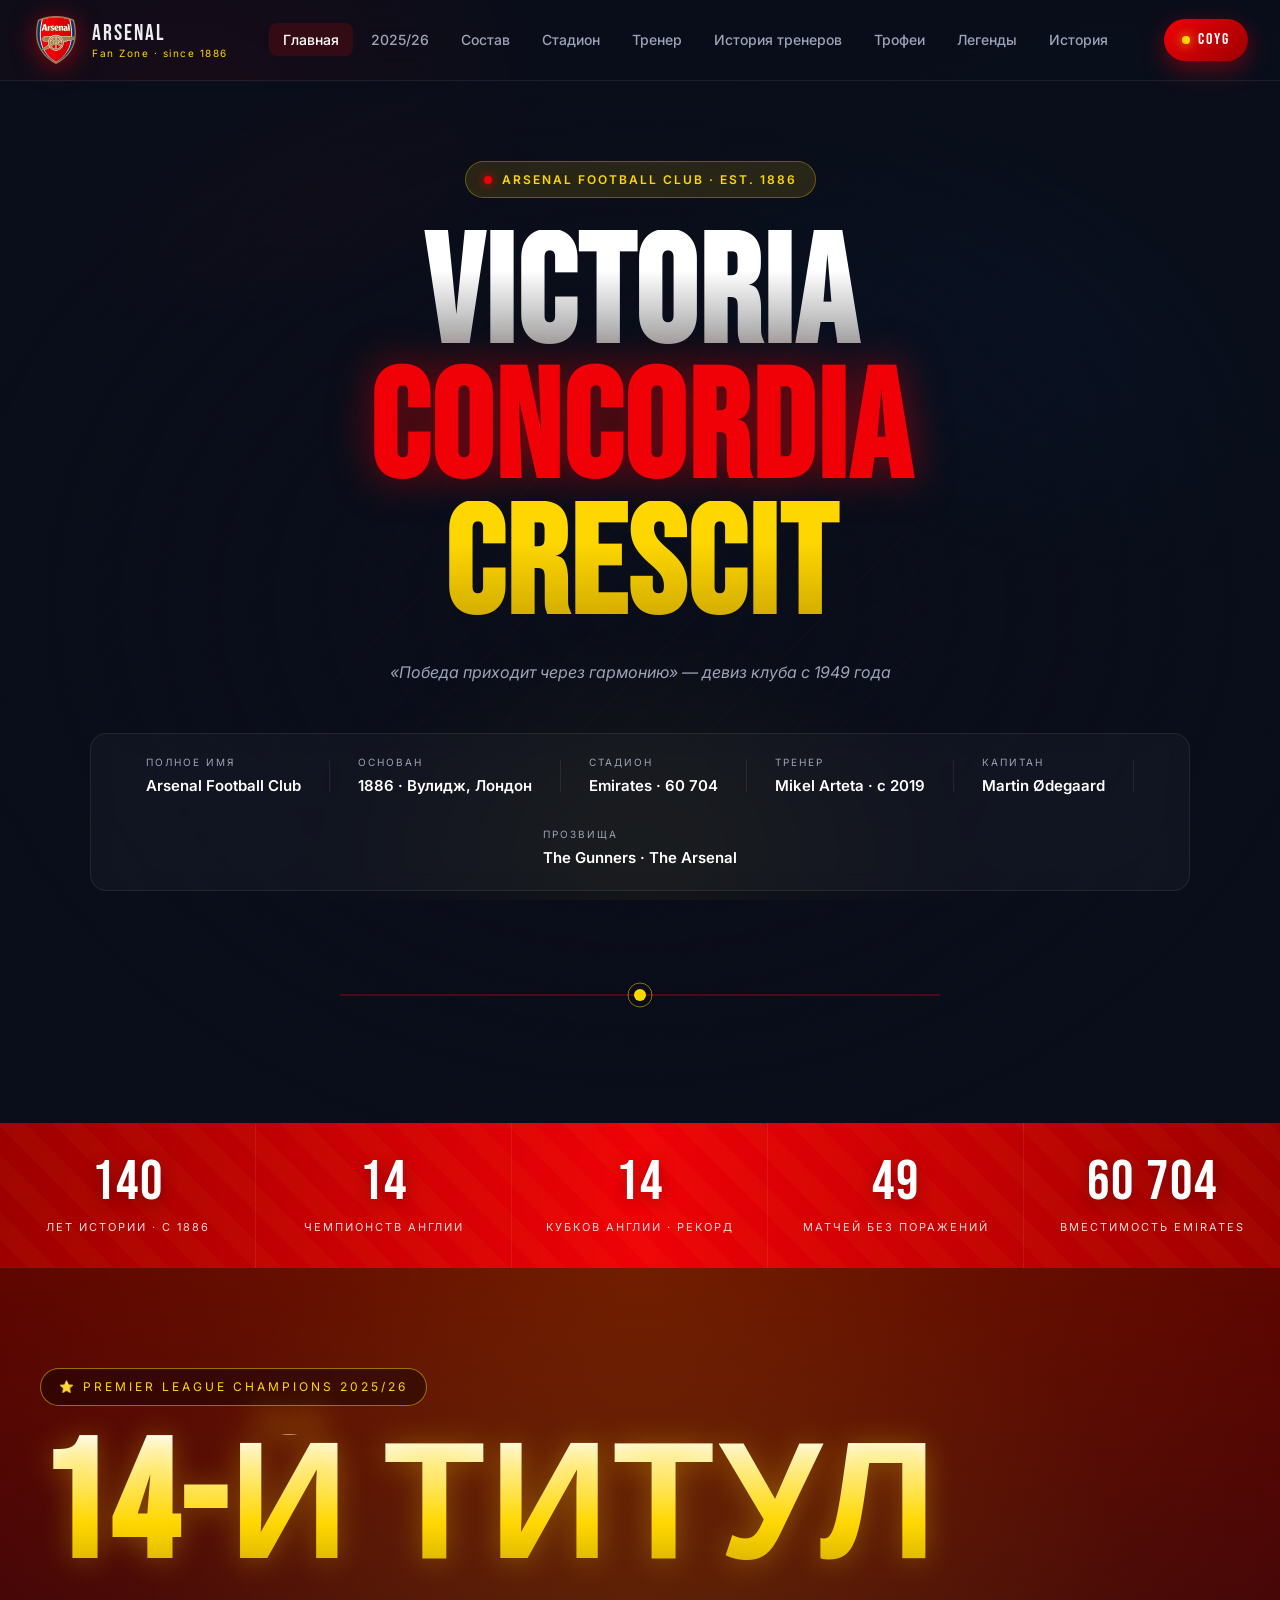
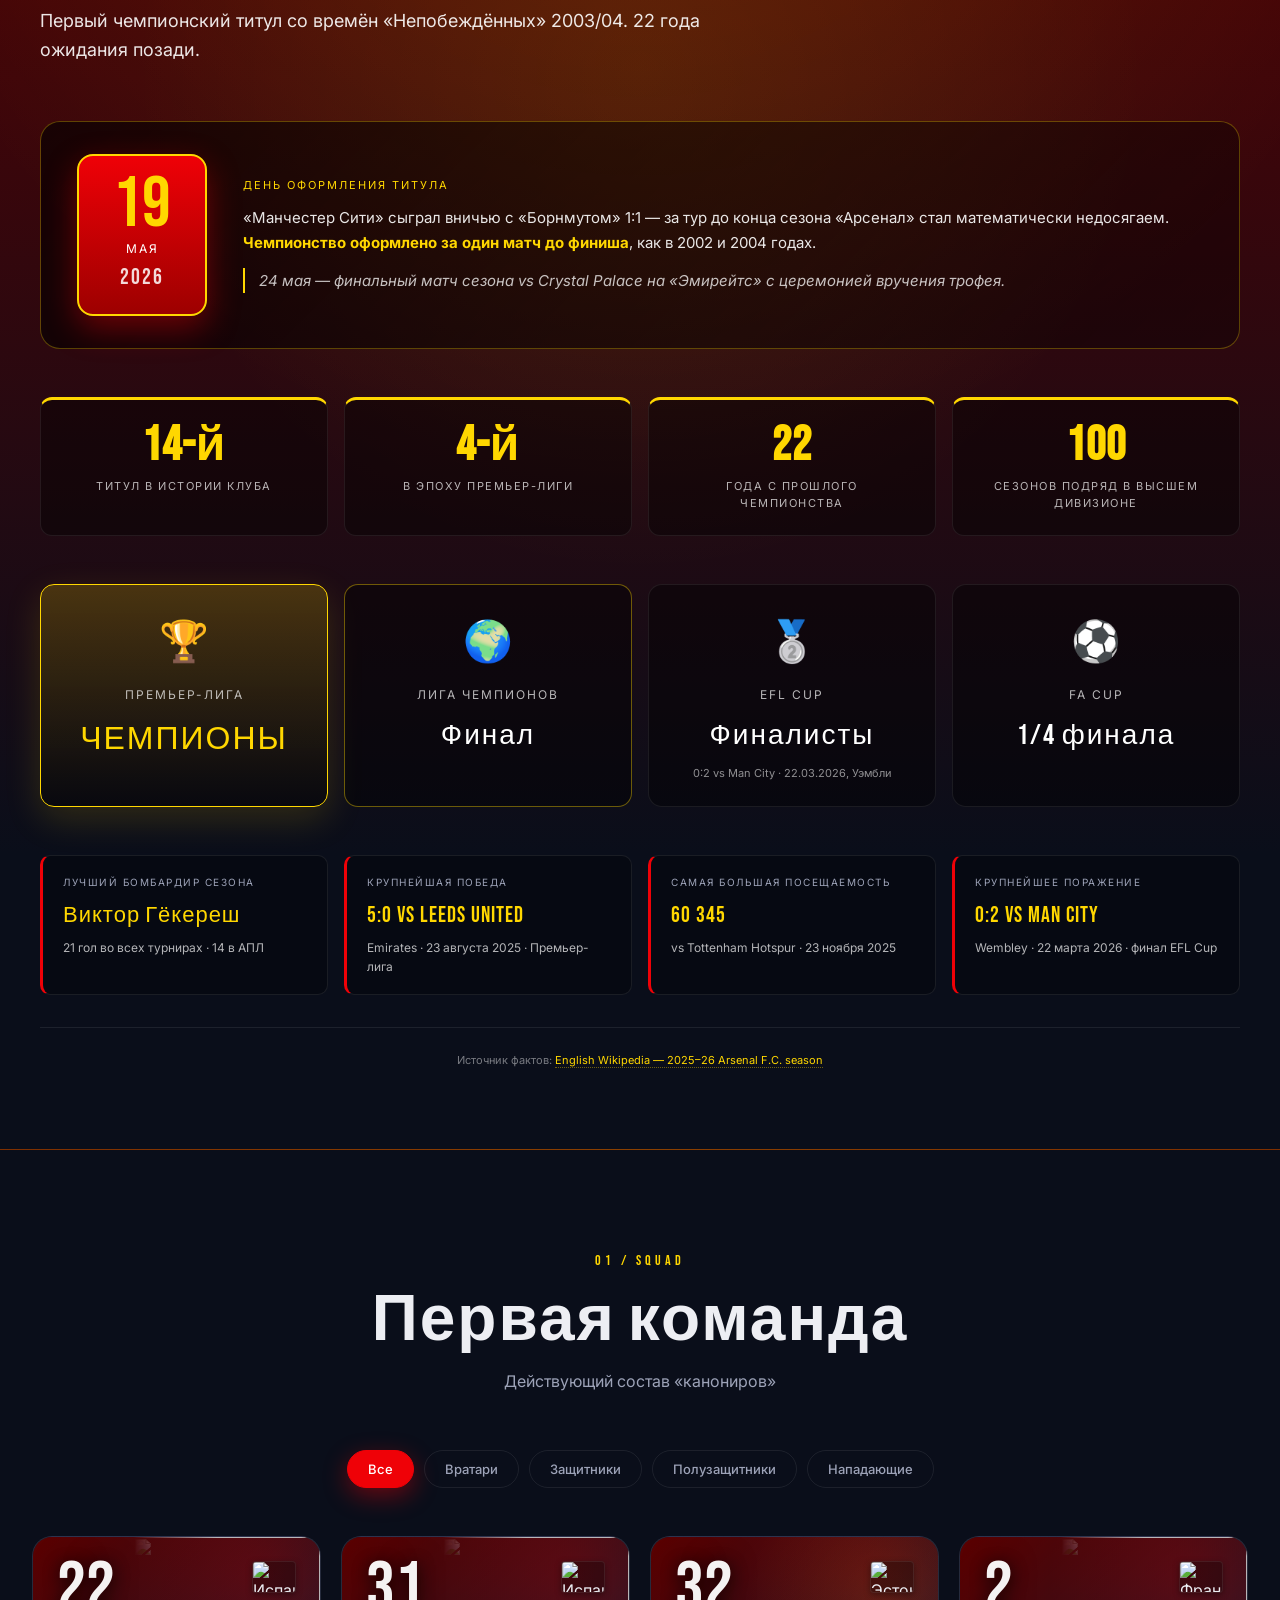
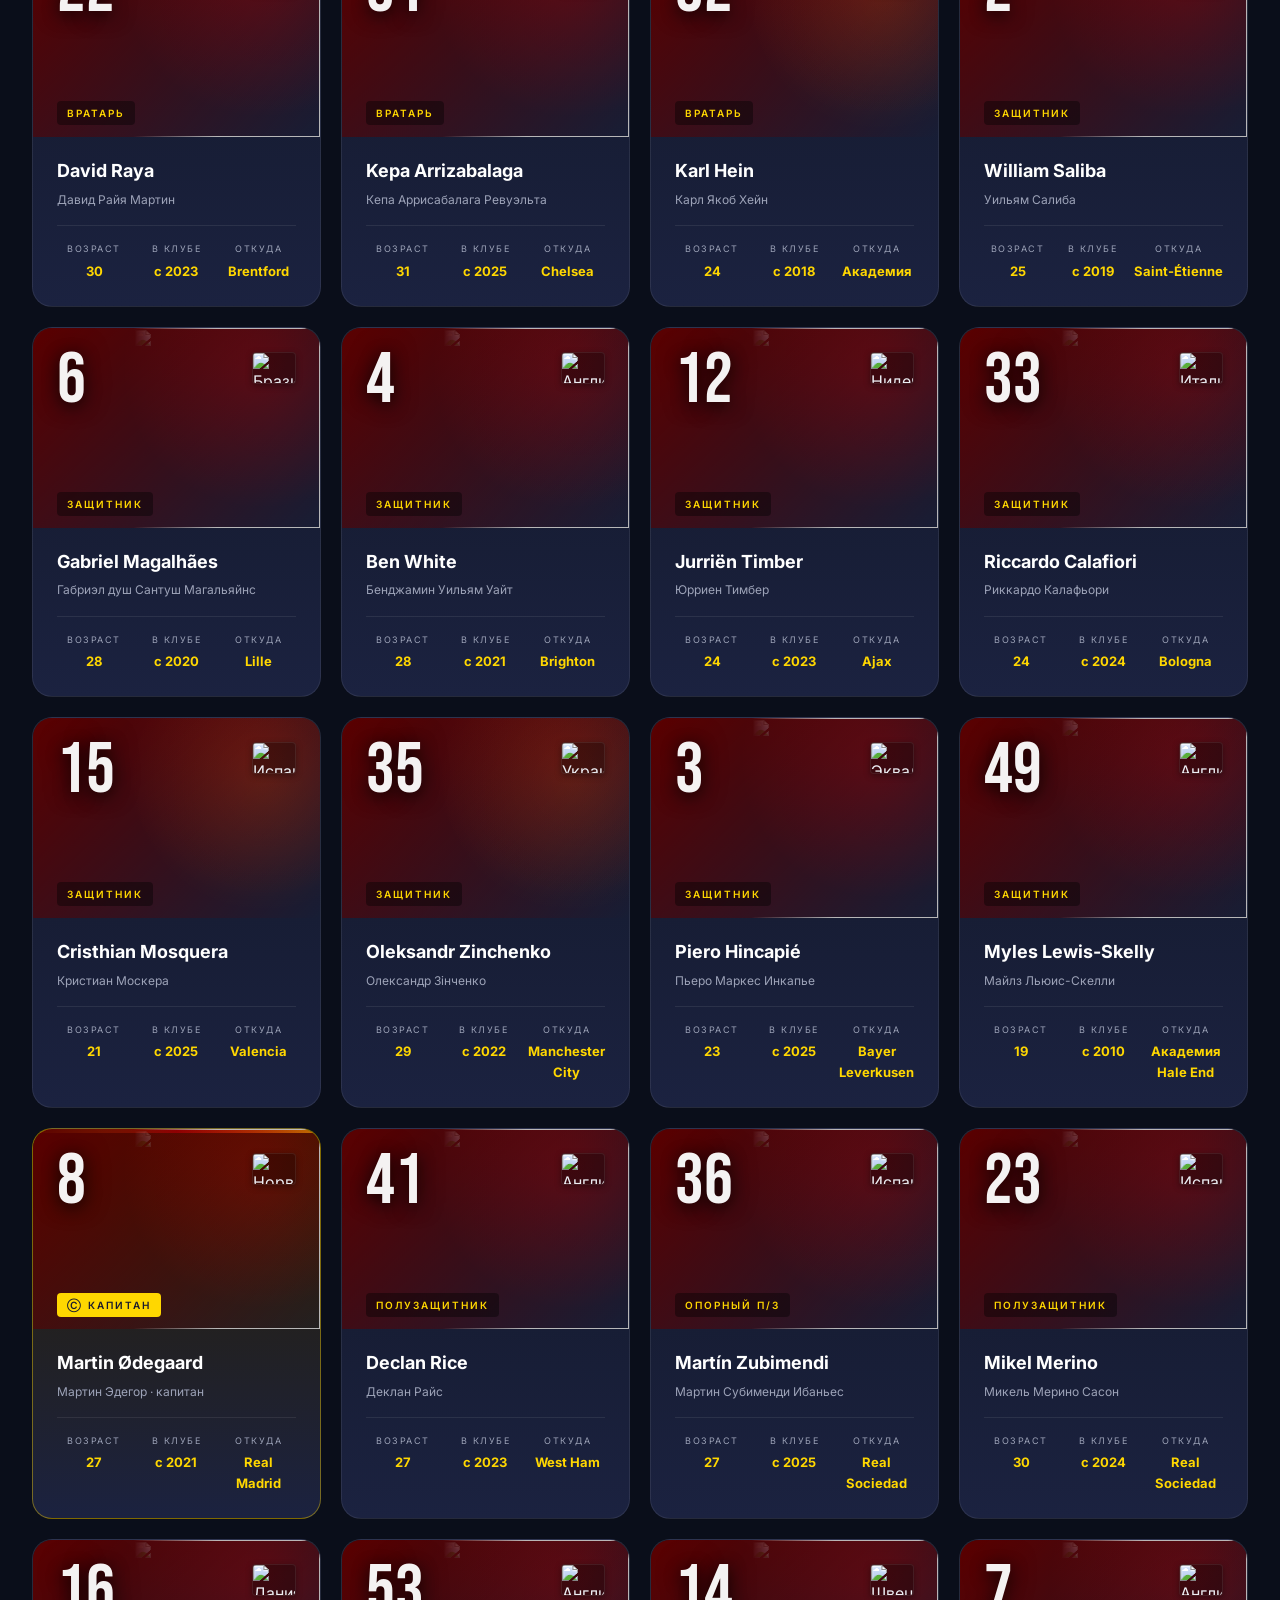
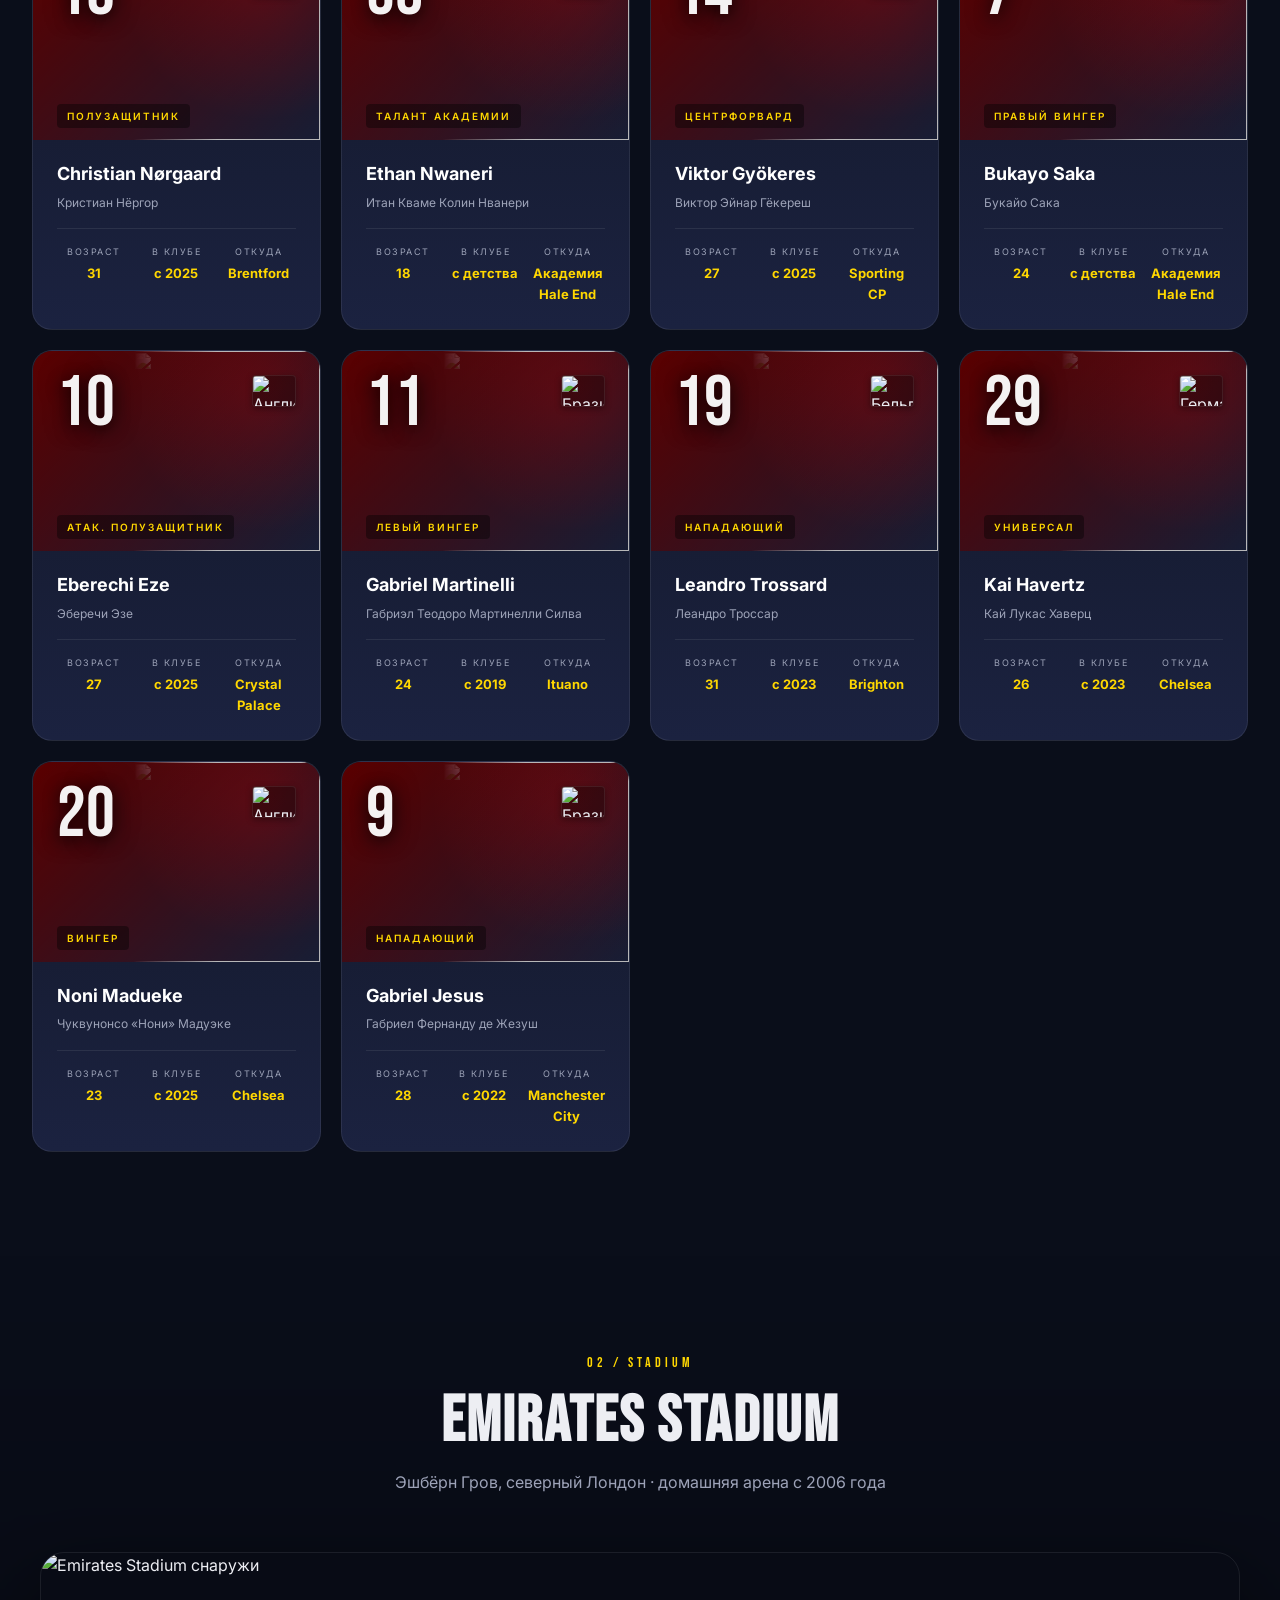
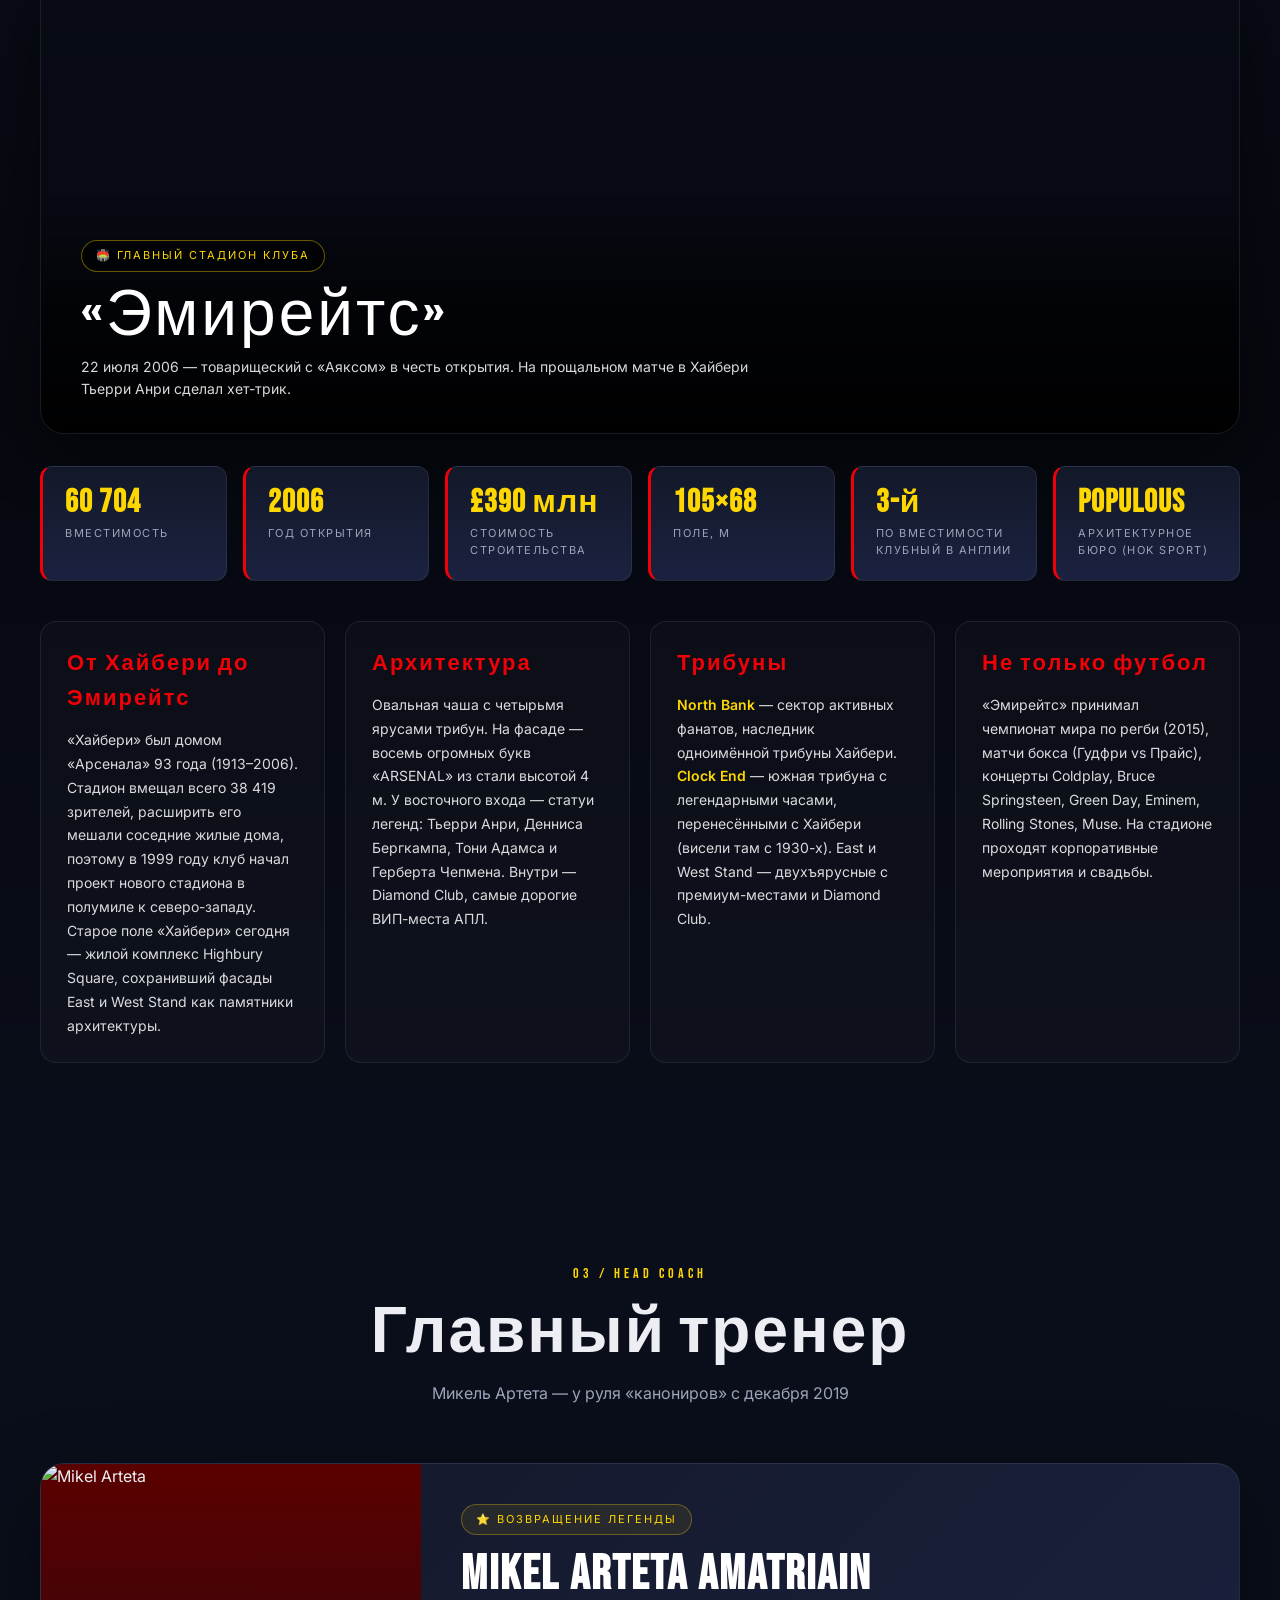
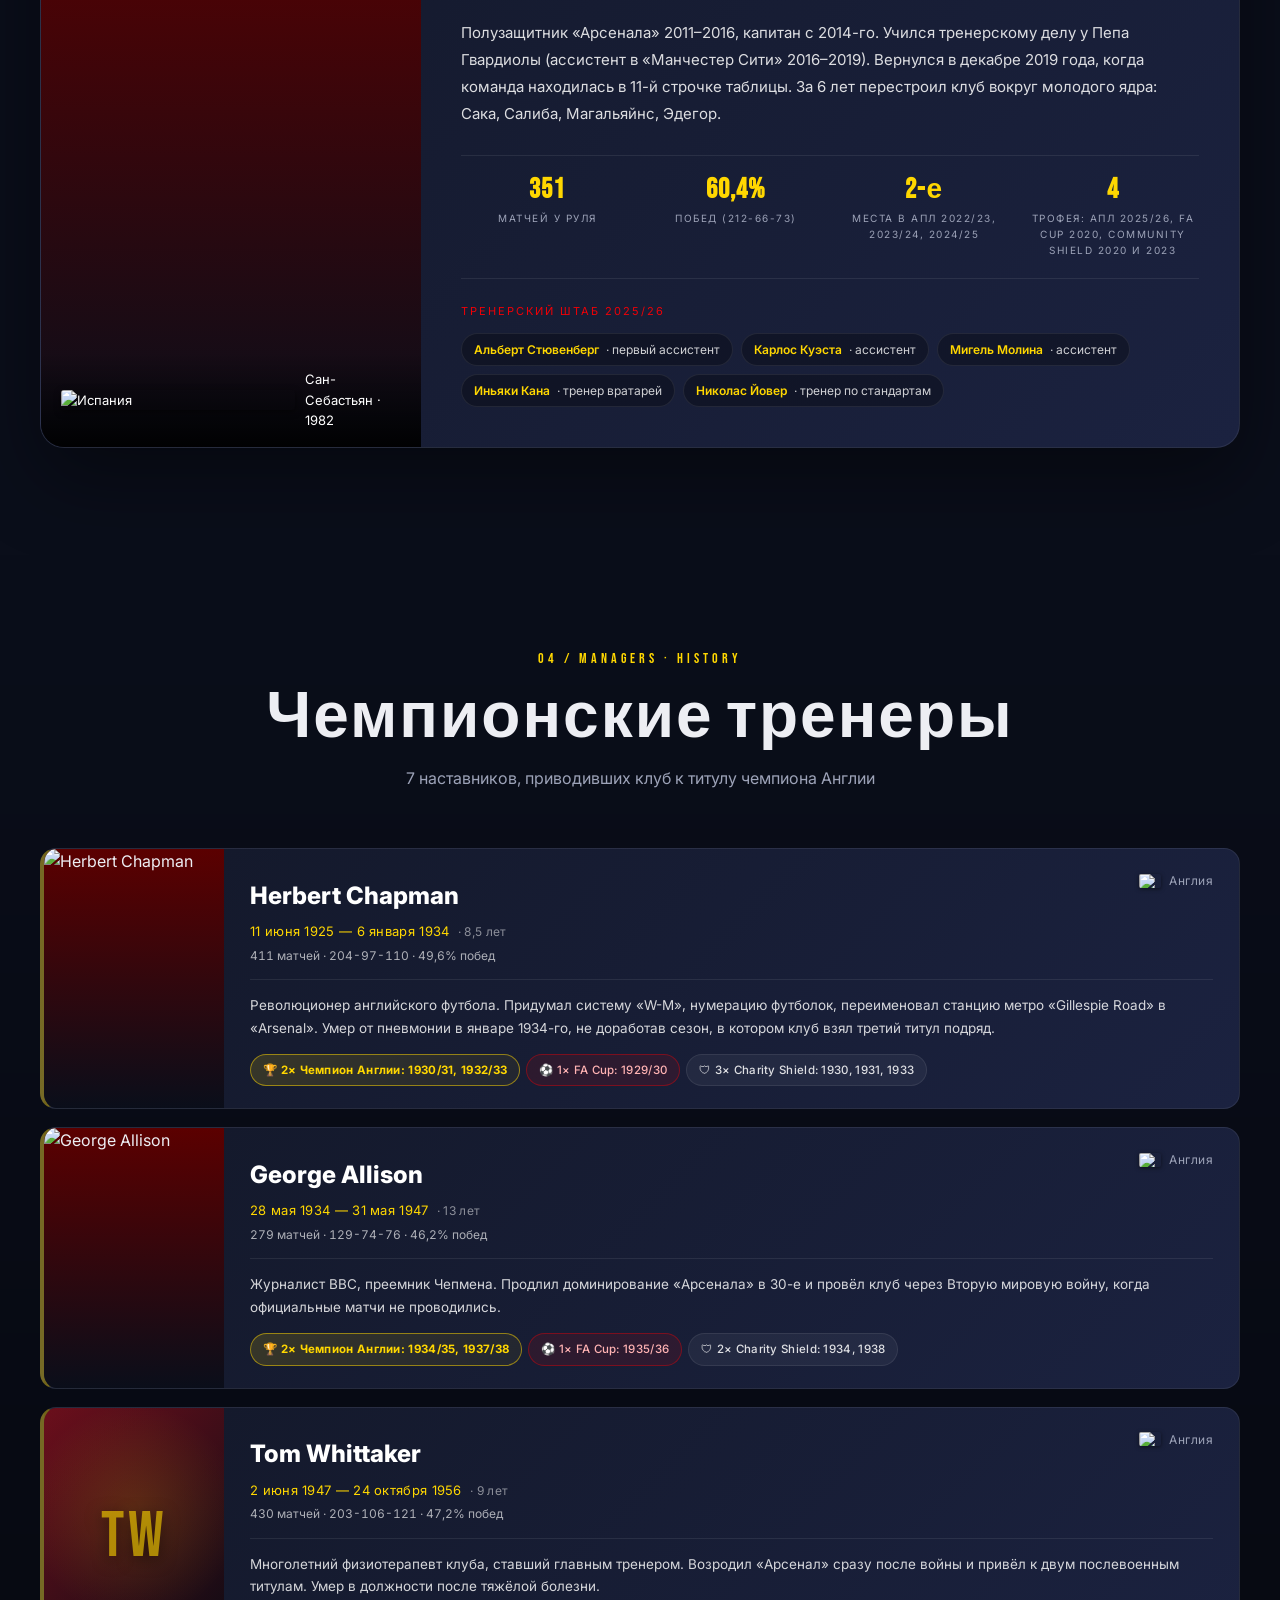
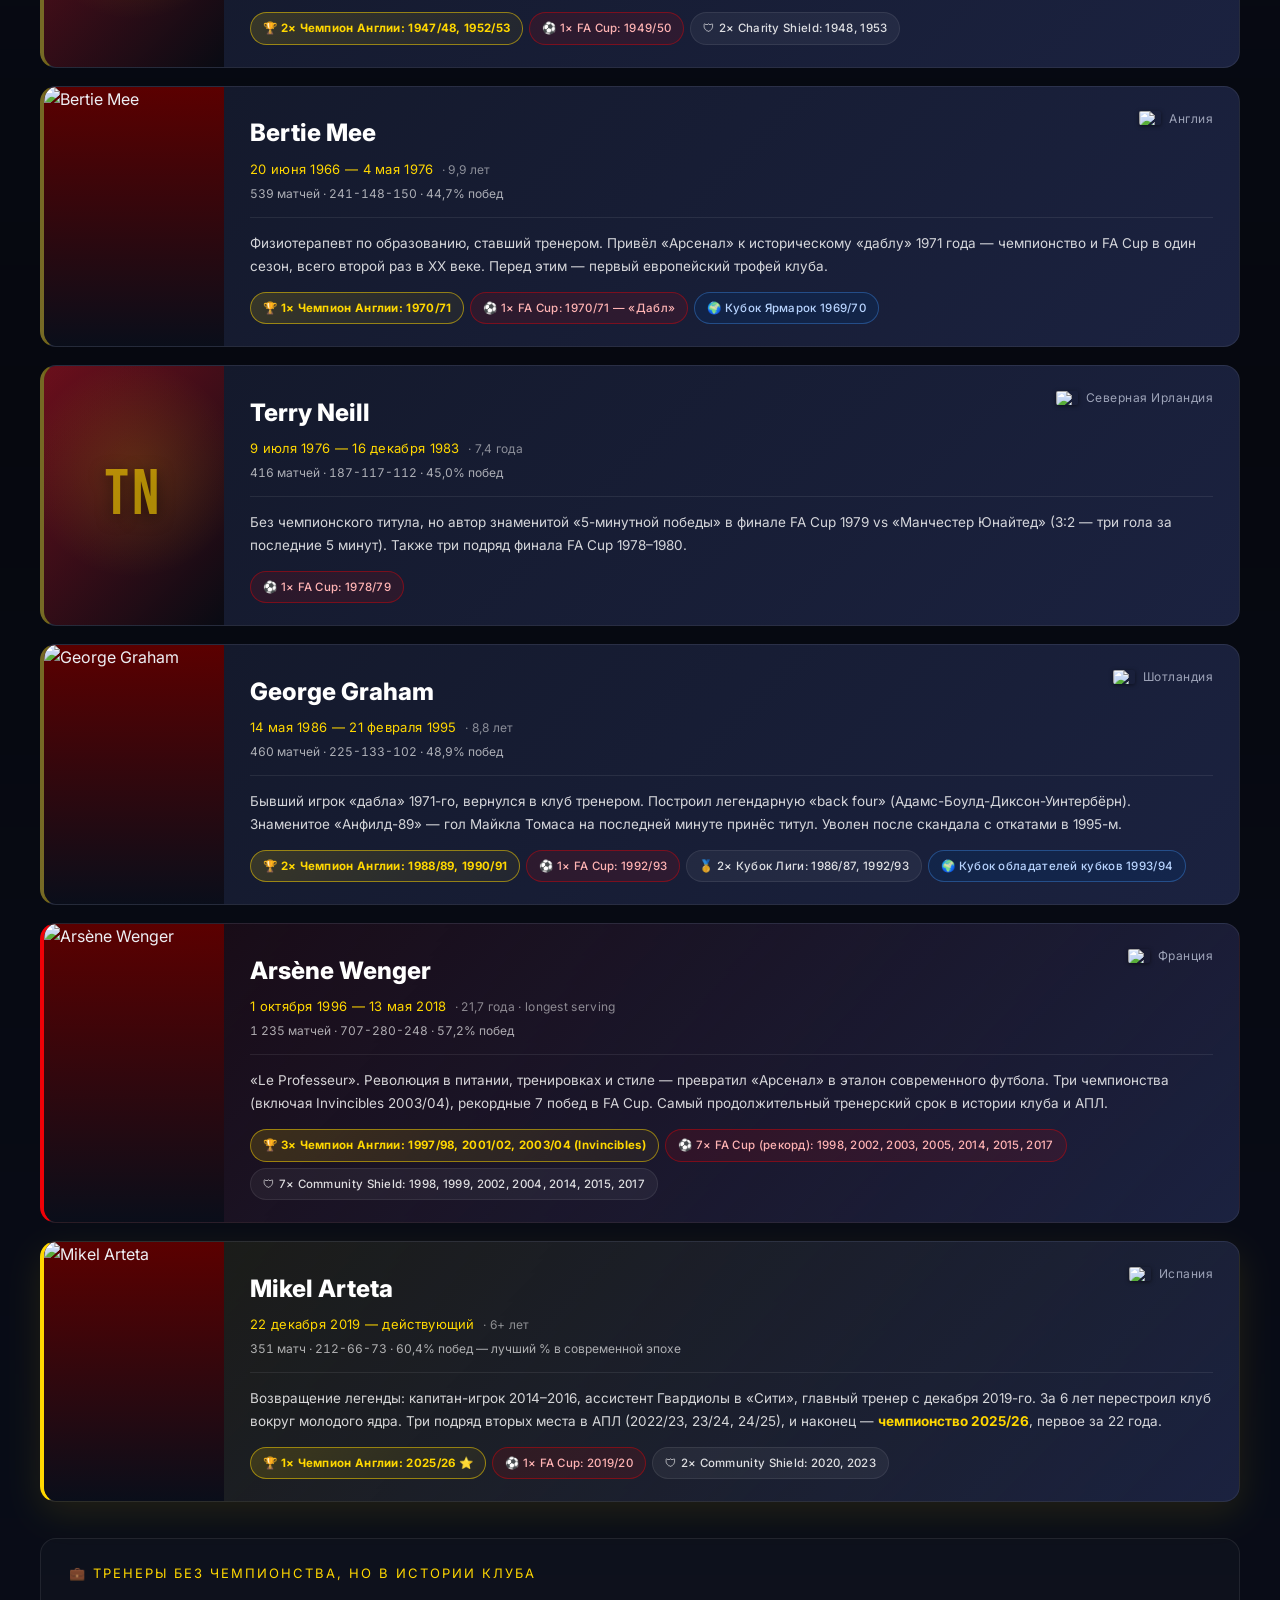
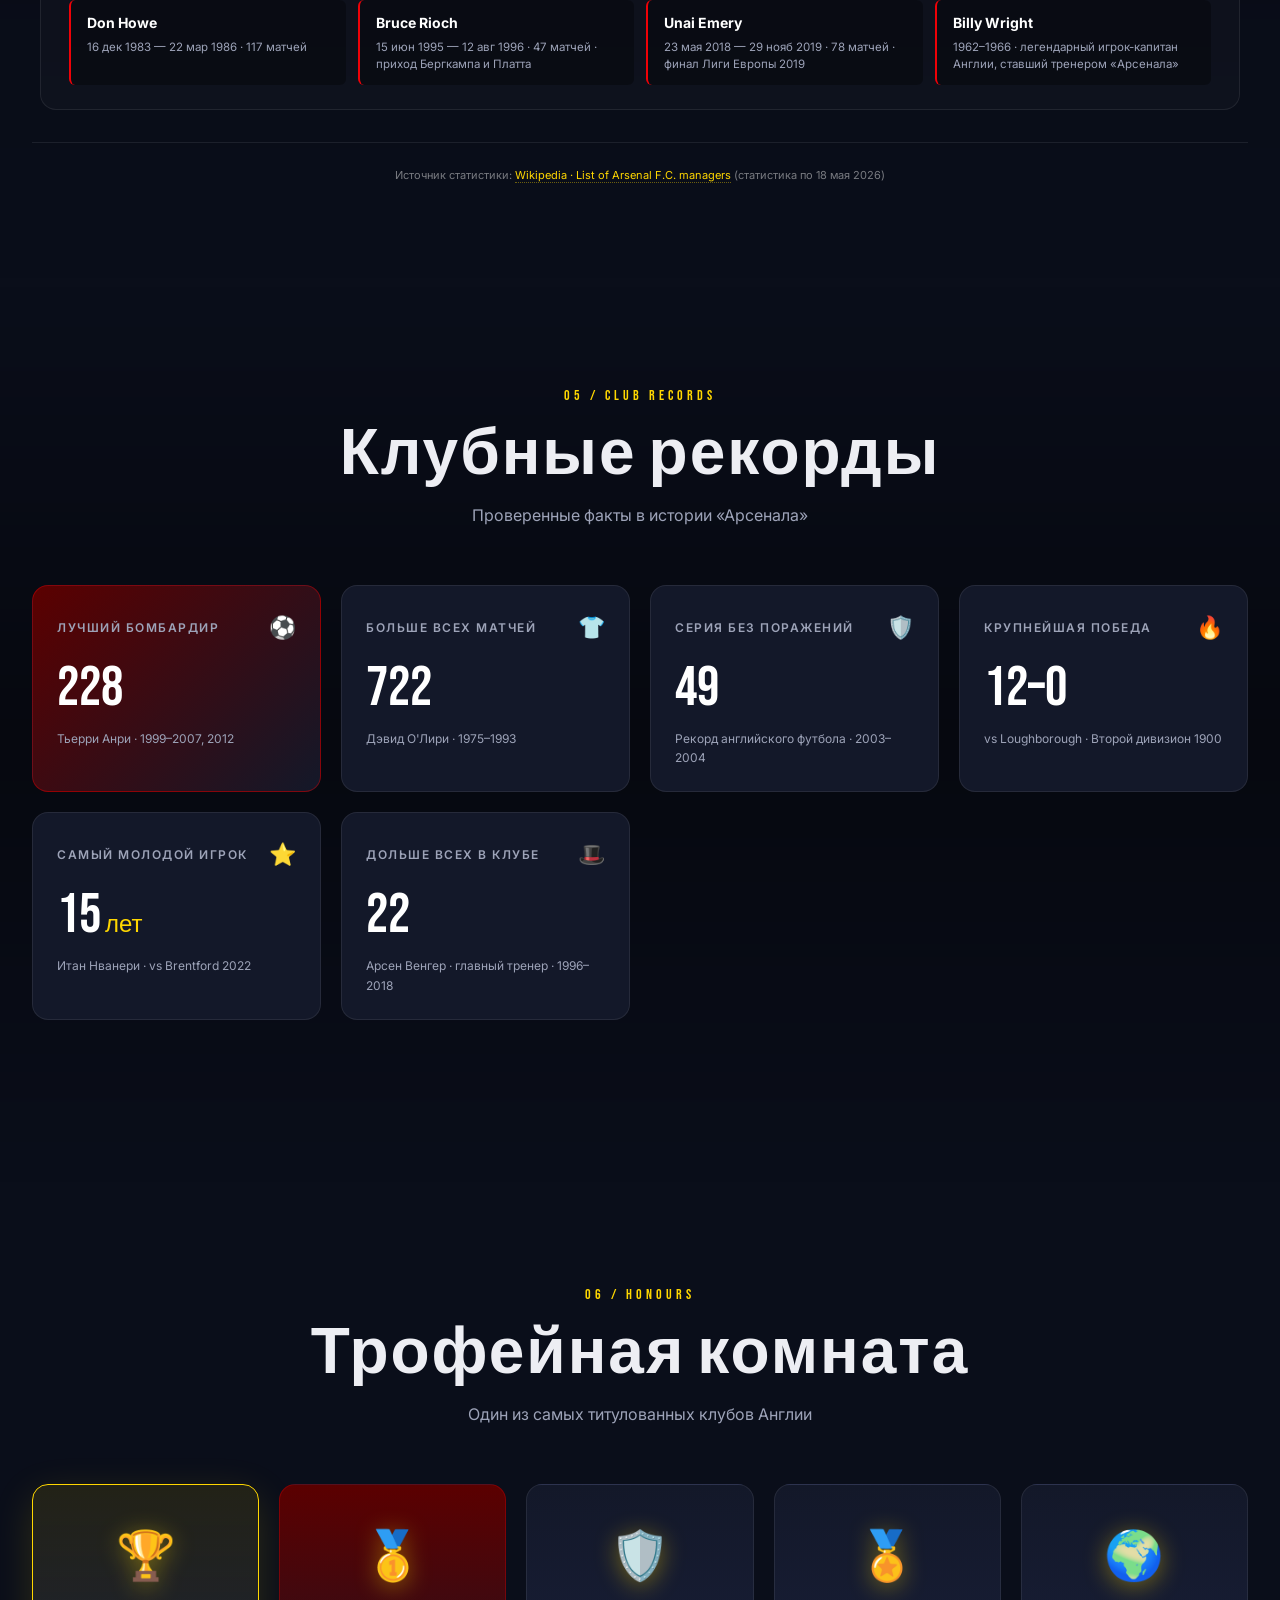
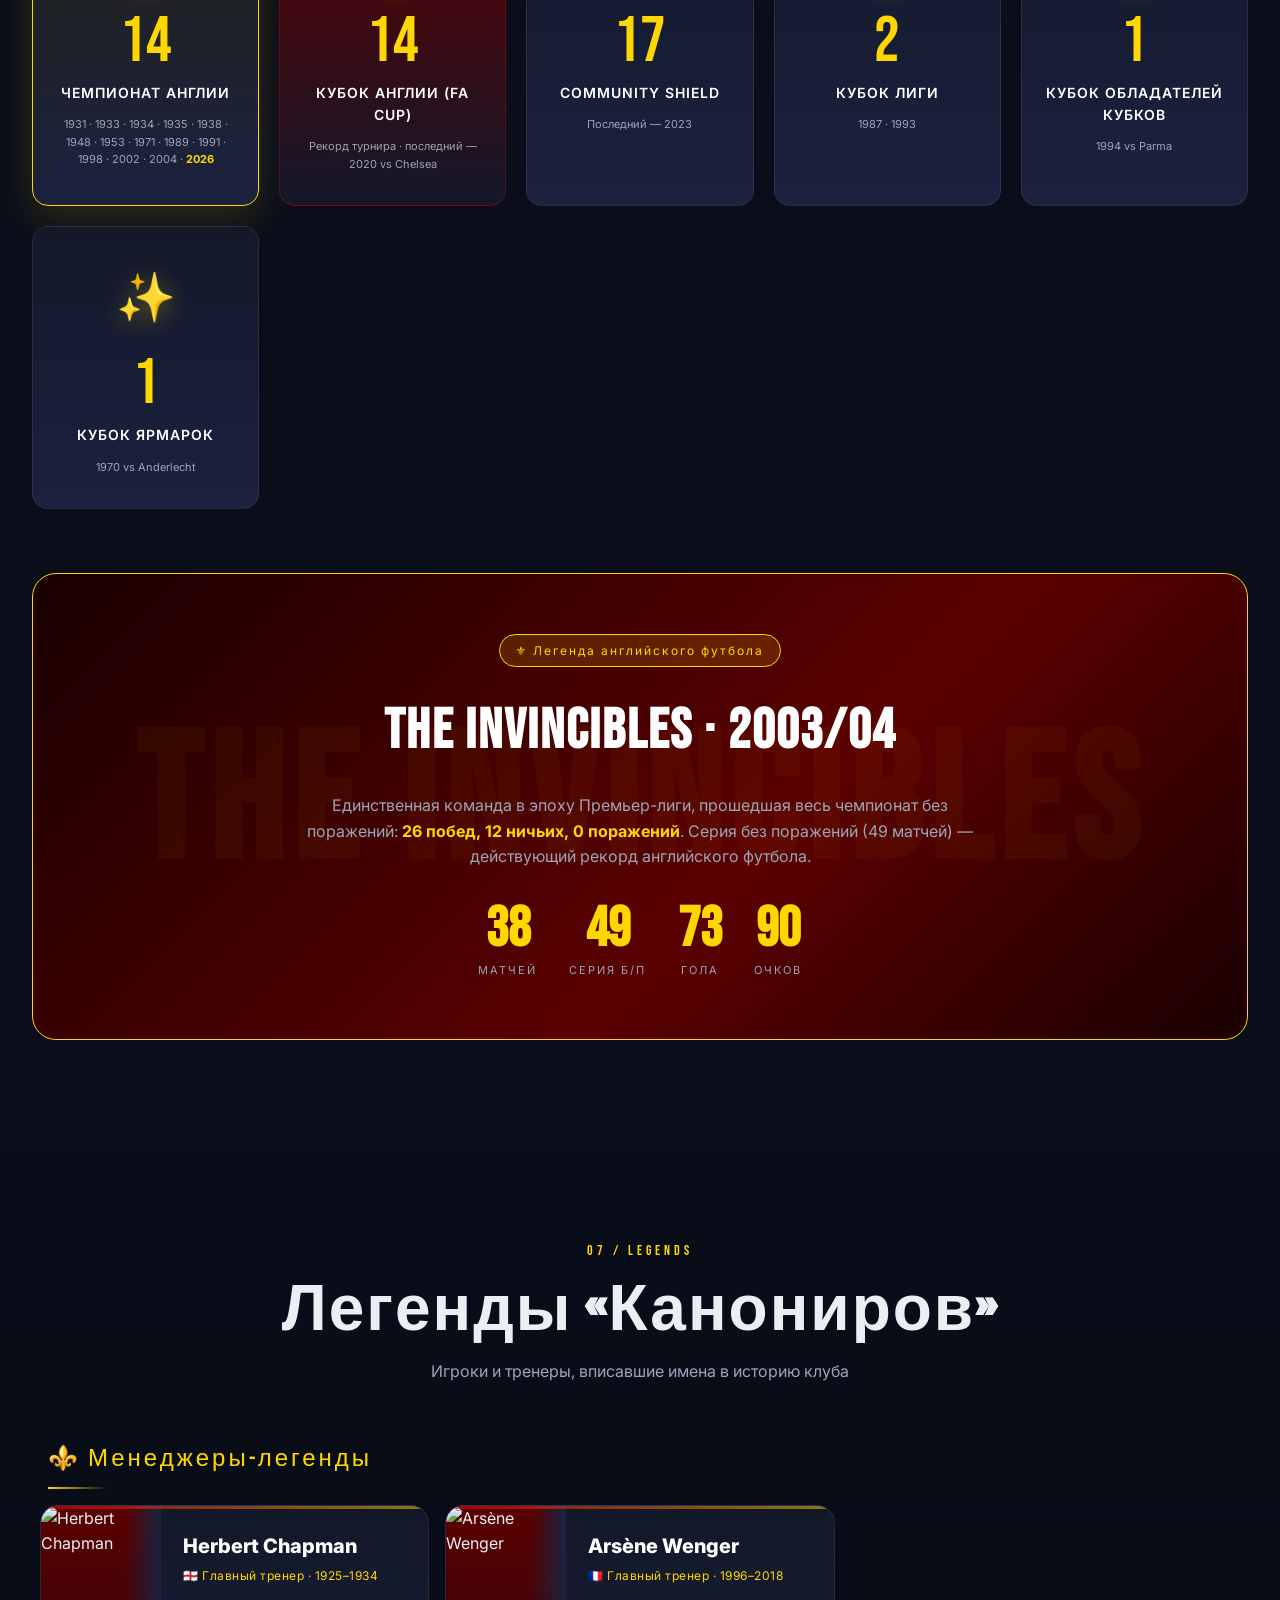
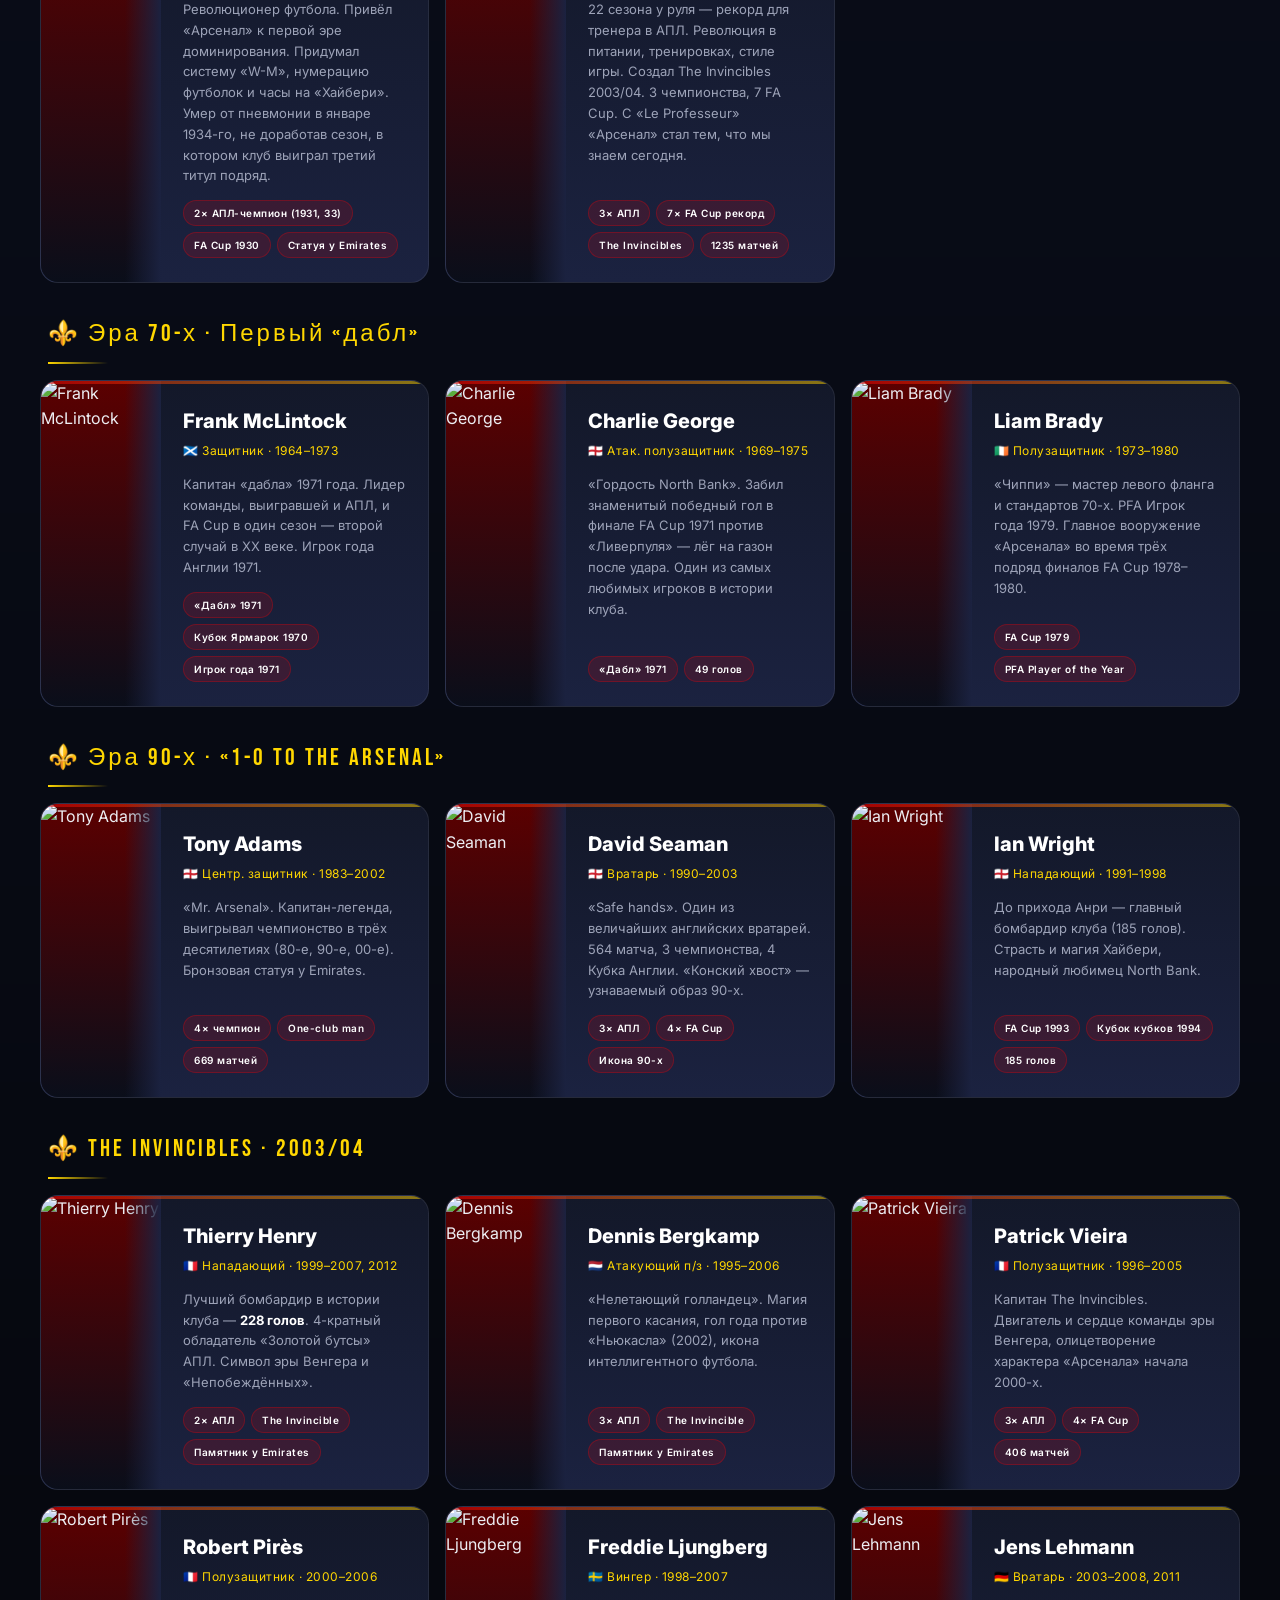
==== commit 57303061: "Add Managers history section with 8 trophy-winning coaches Pulled from Wikipedia List of Arsenal F.C" ====
--- a/index.html
+++ b/index.html
@@ -30,6 +30,7 @@
       <li><a href="#squad">Состав</a></li>
       <li><a href="#stadium">Стадион</a></li>
       <li><a href="#manager">Тренер</a></li>
+      <li><a href="#managers">История тренеров</a></li>
       <li><a href="#trophies">Трофеи</a></li>
       <li><a href="#legends">Легенды</a></li>
       <li><a href="#history">История</a></li>
@@ -717,10 +718,10 @@
       <h3 class="manager-name">Mikel Arteta Amatriain</h3>
       <p class="manager-bio">Полузащитник «Арсенала» 2011–2016, капитан с 2014-го. Учился тренерскому делу у Пепа Гвардиолы (ассистент в «Манчестер Сити» 2016–2019). Вернулся в декабре 2019 года, когда команда находилась в 11-й строчке таблицы. За 6 лет перестроил клуб вокруг молодого ядра: Сака, Салиба, Магальяйнс, Эдегор.</p>
       <div class="manager-stats">
-        <div><b>300+</b><span>матчей у руля</span></div>
-        <div><b>59%</b><span>побед</span></div>
-        <div><b>2-е</b><span>места в АПЛ 2022/23 и 2023/24</span></div>
-        <div><b>3</b><span>трофея: FA Cup 2020, Community Shield 2020 и 2023</span></div>
+        <div><b>351</b><span>матчей у руля</span></div>
+        <div><b>60,4%</b><span>побед (212-66-73)</span></div>
+        <div><b>2-е</b><span>места в АПЛ 2022/23, 2023/24, 2024/25</span></div>
+        <div><b>4</b><span>трофея: АПЛ 2025/26, FA Cup 2020, Community Shield 2020 и 2023</span></div>
       </div>
       <div class="manager-staff">
         <div class="staff-title">Тренерский штаб 2025/26</div>
@@ -736,10 +737,188 @@
   </div>
 </section>
 
+<!-- MANAGERS HISTORY -->
+<section id="managers" class="section section-dark">
+  <div class="section-header">
+    <div class="section-tag">04 / MANAGERS · HISTORY</div>
+    <h2 class="section-title">Чемпионские тренеры</h2>
+    <p class="section-sub">7 наставников, приводивших клуб к титулу чемпиона Англии</p>
+  </div>
+
+  <div class="managers-timeline">
+    <article class="mgr-card">
+      <div class="mgr-photo"><img src="https://upload.wikimedia.org/wikipedia/en/6/67/Herbert_Chapman_1.jpg" alt="Herbert Chapman" loading="lazy"></div>
+      <div class="mgr-body">
+        <div class="mgr-head">
+          <div class="mgr-name">Herbert Chapman</div>
+          <div class="mgr-flag"><img src="https://flagcdn.com/w40/gb-eng.png" alt="Англия"> Англия</div>
+        </div>
+        <div class="mgr-period">11 июня 1925 — 6 января 1934 <span class="mgr-years">· 8,5 лет</span></div>
+        <div class="mgr-record">411 матчей · 204-97-110 · 49,6% побед</div>
+        <p class="mgr-bio">Революционер английского футбола. Придумал систему «W-M», нумерацию футболок, переименовал станцию метро «Gillespie Road» в «Arsenal». Умер от пневмонии в январе 1934-го, не доработав сезон, в котором клуб взял третий титул подряд.</p>
+        <div class="mgr-trophies">
+          <span class="trophy-pill pill-league">🏆 2× Чемпион Англии: 1930/31, 1932/33</span>
+          <span class="trophy-pill pill-fa">⚽ 1× FA Cup: 1929/30</span>
+          <span class="trophy-pill">🛡 3× Charity Shield: 1930, 1931, 1933</span>
+        </div>
+      </div>
+    </article>
+
+    <article class="mgr-card">
+      <div class="mgr-photo"><img src="https://upload.wikimedia.org/wikipedia/en/c/c5/George_Frederick_Allison.jpg" alt="George Allison" loading="lazy"></div>
+      <div class="mgr-body">
+        <div class="mgr-head">
+          <div class="mgr-name">George Allison</div>
+          <div class="mgr-flag"><img src="https://flagcdn.com/w40/gb-eng.png" alt="Англия"> Англия</div>
+        </div>
+        <div class="mgr-period">28 мая 1934 — 31 мая 1947 <span class="mgr-years">· 13 лет</span></div>
+        <div class="mgr-record">279 матчей · 129-74-76 · 46,2% побед</div>
+        <p class="mgr-bio">Журналист BBC, преемник Чепмена. Продлил доминирование «Арсенала» в 30-е и провёл клуб через Вторую мировую войну, когда официальные матчи не проводились.</p>
+        <div class="mgr-trophies">
+          <span class="trophy-pill pill-league">🏆 2× Чемпион Англии: 1934/35, 1937/38</span>
+          <span class="trophy-pill pill-fa">⚽ 1× FA Cup: 1935/36</span>
+          <span class="trophy-pill">🛡 2× Charity Shield: 1934, 1938</span>
+        </div>
+      </div>
+    </article>
+
+    <article class="mgr-card">
+      <div class="mgr-photo mgr-photo-empty">
+        <div class="mgr-photo-placeholder">TW</div>
+      </div>
+      <div class="mgr-body">
+        <div class="mgr-head">
+          <div class="mgr-name">Tom Whittaker</div>
+          <div class="mgr-flag"><img src="https://flagcdn.com/w40/gb-eng.png" alt="Англия"> Англия</div>
+        </div>
+        <div class="mgr-period">2 июня 1947 — 24 октября 1956 <span class="mgr-years">· 9 лет</span></div>
+        <div class="mgr-record">430 матчей · 203-106-121 · 47,2% побед</div>
+        <p class="mgr-bio">Многолетний физиотерапевт клуба, ставший главным тренером. Возродил «Арсенал» сразу после войны и привёл к двум послевоенным титулам. Умер в должности после тяжёлой болезни.</p>
+        <div class="mgr-trophies">
+          <span class="trophy-pill pill-league">🏆 2× Чемпион Англии: 1947/48, 1952/53</span>
+          <span class="trophy-pill pill-fa">⚽ 1× FA Cup: 1949/50</span>
+          <span class="trophy-pill">🛡 2× Charity Shield: 1948, 1953</span>
+        </div>
+      </div>
+    </article>
+
+    <article class="mgr-card">
+      <div class="mgr-photo"><img src="https://upload.wikimedia.org/wikipedia/commons/6/63/Bertie_Mee.jpg" alt="Bertie Mee" loading="lazy"></div>
+      <div class="mgr-body">
+        <div class="mgr-head">
+          <div class="mgr-name">Bertie Mee</div>
+          <div class="mgr-flag"><img src="https://flagcdn.com/w40/gb-eng.png" alt="Англия"> Англия</div>
+        </div>
+        <div class="mgr-period">20 июня 1966 — 4 мая 1976 <span class="mgr-years">· 9,9 лет</span></div>
+        <div class="mgr-record">539 матчей · 241-148-150 · 44,7% побед</div>
+        <p class="mgr-bio">Физиотерапевт по образованию, ставший тренером. Привёл «Арсенал» к историческому «даблу» 1971 года — чемпионство и FA Cup в один сезон, всего второй раз в XX веке. Перед этим — первый европейский трофей клуба.</p>
+        <div class="mgr-trophies">
+          <span class="trophy-pill pill-league">🏆 1× Чемпион Англии: 1970/71</span>
+          <span class="trophy-pill pill-fa">⚽ 1× FA Cup: 1970/71 — «Дабл»</span>
+          <span class="trophy-pill pill-eu">🌍 Кубок Ярмарок 1969/70</span>
+        </div>
+      </div>
+    </article>
+
+    <article class="mgr-card">
+      <div class="mgr-photo mgr-photo-empty">
+        <div class="mgr-photo-placeholder">TN</div>
+      </div>
+      <div class="mgr-body">
+        <div class="mgr-head">
+          <div class="mgr-name">Terry Neill</div>
+          <div class="mgr-flag"><img src="https://flagcdn.com/w40/gb-nir.png" alt="Северная Ирландия"> Северная Ирландия</div>
+        </div>
+        <div class="mgr-period">9 июля 1976 — 16 декабря 1983 <span class="mgr-years">· 7,4 года</span></div>
+        <div class="mgr-record">416 матчей · 187-117-112 · 45,0% побед</div>
+        <p class="mgr-bio">Без чемпионского титула, но автор знаменитой «5-минутной победы» в финале FA Cup 1979 vs «Манчестер Юнайтед» (3:2 — три гола за последние 5 минут). Также три подряд финала FA Cup 1978–1980.</p>
+        <div class="mgr-trophies">
+          <span class="trophy-pill pill-fa">⚽ 1× FA Cup: 1978/79</span>
+        </div>
+      </div>
+    </article>
+
+    <article class="mgr-card">
+      <div class="mgr-photo"><img src="https://upload.wikimedia.org/wikipedia/commons/a/a9/George_Graham_%281970%29.png" alt="George Graham" loading="lazy"></div>
+      <div class="mgr-body">
+        <div class="mgr-head">
+          <div class="mgr-name">George Graham</div>
+          <div class="mgr-flag"><img src="https://flagcdn.com/w40/gb-sct.png" alt="Шотландия"> Шотландия</div>
+        </div>
+        <div class="mgr-period">14 мая 1986 — 21 февраля 1995 <span class="mgr-years">· 8,8 лет</span></div>
+        <div class="mgr-record">460 матчей · 225-133-102 · 48,9% побед</div>
+        <p class="mgr-bio">Бывший игрок «дабла» 1971-го, вернулся в клуб тренером. Построил легендарную «back four» (Адамс-Боулд-Диксон-Уинтербёрн). Знаменитое «Анфилд-89» — гол Майкла Томаса на последней минуте принёс титул. Уволен после скандала с откатами в 1995-м.</p>
+        <div class="mgr-trophies">
+          <span class="trophy-pill pill-league">🏆 2× Чемпион Англии: 1988/89, 1990/91</span>
+          <span class="trophy-pill pill-fa">⚽ 1× FA Cup: 1992/93</span>
+          <span class="trophy-pill">🥇 2× Кубок Лиги: 1986/87, 1992/93</span>
+          <span class="trophy-pill pill-eu">🌍 Кубок обладателей кубков 1993/94</span>
+        </div>
+      </div>
+    </article>
+
+    <article class="mgr-card mgr-highlight">
+      <div class="mgr-photo"><img src="https://upload.wikimedia.org/wikipedia/commons/8/87/25th_Laureus_World_Sports_Awards_-_Red_Carpet_-_Ars%C3%A8ne_Wenger_-_240422_192850_%28cropped%29.jpg" alt="Arsène Wenger" loading="lazy"></div>
+      <div class="mgr-body">
+        <div class="mgr-head">
+          <div class="mgr-name">Arsène Wenger</div>
+          <div class="mgr-flag"><img src="https://flagcdn.com/w40/fr.png" alt="Франция"> Франция</div>
+        </div>
+        <div class="mgr-period">1 октября 1996 — 13 мая 2018 <span class="mgr-years">· 21,7 года · longest serving</span></div>
+        <div class="mgr-record">1 235 матчей · 707-280-248 · 57,2% побед</div>
+        <p class="mgr-bio">«Le Professeur». Революция в питании, тренировках и стиле — превратил «Арсенал» в эталон современного футбола. Три чемпионства (включая Invincibles 2003/04), рекордные 7 побед в FA Cup. Самый продолжительный тренерский срок в истории клуба и АПЛ.</p>
+        <div class="mgr-trophies">
+          <span class="trophy-pill pill-league">🏆 3× Чемпион Англии: 1997/98, 2001/02, 2003/04 (Invincibles)</span>
+          <span class="trophy-pill pill-fa">⚽ 7× FA Cup (рекорд): 1998, 2002, 2003, 2005, 2014, 2015, 2017</span>
+          <span class="trophy-pill">🛡 7× Community Shield: 1998, 1999, 2002, 2004, 2014, 2015, 2017</span>
+        </div>
+      </div>
+    </article>
+
+    <article class="mgr-card mgr-current">
+      <div class="mgr-photo"><img src="https://upload.wikimedia.org/wikipedia/commons/b/b8/Mikel_Arteta_2021_%28cropped%29.png" alt="Mikel Arteta" loading="lazy"></div>
+      <div class="mgr-body">
+        <div class="mgr-head">
+          <div class="mgr-name">Mikel Arteta</div>
+          <div class="mgr-flag"><img src="https://flagcdn.com/w40/es.png" alt="Испания"> Испания</div>
+        </div>
+        <div class="mgr-period">22 декабря 2019 — действующий <span class="mgr-years">· 6+ лет</span></div>
+        <div class="mgr-record">351 матч · 212-66-73 · 60,4% побед — лучший % в современной эпохе</div>
+        <p class="mgr-bio">Возвращение легенды: капитан-игрок 2014–2016, ассистент Гвардиолы в «Сити», главный тренер с декабря 2019-го. За 6 лет перестроил клуб вокруг молодого ядра. Три подряд вторых места в АПЛ (2022/23, 23/24, 24/25), и наконец — <b>чемпионство 2025/26</b>, первое за 22 года.</p>
+        <div class="mgr-trophies">
+          <span class="trophy-pill pill-league">🏆 1× Чемпион Англии: 2025/26 ⭐</span>
+          <span class="trophy-pill pill-fa">⚽ 1× FA Cup: 2019/20</span>
+          <span class="trophy-pill">🛡 2× Community Shield: 2020, 2023</span>
+        </div>
+      </div>
+    </article>
+  </div>
+
+  <div class="mgr-extra">
+    <div class="mgr-extra-title">💼 Тренеры без чемпионства, но в истории клуба</div>
+    <div class="mgr-extra-grid">
+      <div class="mgr-extra-card">
+        <b>Don Howe</b><span>16 дек 1983 — 22 мар 1986 · 117 матчей</span>
+      </div>
+      <div class="mgr-extra-card">
+        <b>Bruce Rioch</b><span>15 июн 1995 — 12 авг 1996 · 47 матчей · приход Бергкампа и Платта</span>
+      </div>
+      <div class="mgr-extra-card">
+        <b>Unai Emery</b><span>23 мая 2018 — 29 нояб 2019 · 78 матчей · финал Лиги Европы 2019</span>
+      </div>
+      <div class="mgr-extra-card">
+        <b>Billy Wright</b><span>1962–1966 · легендарный игрок-капитан Англии, ставший тренером «Арсенала»</span>
+      </div>
+    </div>
+  </div>
+
+  <div class="champions-footer" style="margin-top:32px">Источник статистики: <a href="https://en.wikipedia.org/wiki/List_of_Arsenal_F.C._managers" target="_blank" rel="noopener">Wikipedia · List of Arsenal F.C. managers</a> (статистика по 18 мая 2026)</div>
+</section>
+
 <!-- RECORDS / FACTS -->
 <section id="records" class="section section-dark">
   <div class="section-header">
-    <div class="section-tag">04 / CLUB RECORDS</div>
+    <div class="section-tag">05 / CLUB RECORDS</div>
     <h2 class="section-title">Клубные рекорды</h2>
     <p class="section-sub">Проверенные факты в истории «Арсенала»</p>
   </div>
@@ -781,7 +960,7 @@
 <!-- TROPHIES -->
 <section id="trophies" class="section">
   <div class="section-header">
-    <div class="section-tag">05 / HONOURS</div>
+    <div class="section-tag">06 / HONOURS</div>
     <h2 class="section-title">Трофейная комната</h2>
     <p class="section-sub">Один из самых титулованных клубов Англии</p>
   </div>
@@ -844,7 +1023,7 @@
 <!-- LEGENDS -->
 <section id="legends" class="section section-dark">
   <div class="section-header">
-    <div class="section-tag">06 / LEGENDS</div>
+    <div class="section-tag">07 / LEGENDS</div>
     <h2 class="section-title">Легенды «Канониров»</h2>
     <p class="section-sub">Игроки и тренеры, вписавшие имена в историю клуба</p>
   </div>
@@ -1101,7 +1280,7 @@
 <!-- DERBIES -->
 <section id="derbies" class="section">
   <div class="section-header">
-    <div class="section-tag">07 / RIVALRIES</div>
+    <div class="section-tag">08 / RIVALRIES</div>
     <h2 class="section-title">Дерби и соперничества</h2>
     <p class="section-sub">Главные противостояния «канониров»</p>
   </div>
@@ -1171,7 +1350,7 @@
 <!-- HISTORY -->
 <section id="history" class="section section-dark">
   <div class="section-header">
-    <div class="section-tag">08 / HISTORY</div>
+    <div class="section-tag">09 / HISTORY</div>
     <h2 class="section-title">Хронология клуба</h2>
     <p class="section-sub">От «Dial Square» до Emirates Stadium</p>
   </div>
--- a/styles.css
+++ b/styles.css
@@ -1498,6 +1498,187 @@
   .manager-name { font-size: 36px; }
 }
 
+/* ===== Managers history ===== */
+.managers-timeline {
+  max-width: 1200px;
+  margin: 0 auto;
+  display: flex;
+  flex-direction: column;
+  gap: 18px;
+}
+.mgr-card {
+  background: linear-gradient(135deg, var(--ink-2) 0%, var(--ink-3) 100%);
+  border: 1px solid var(--line);
+  border-left: 4px solid rgba(255,215,0,0.4);
+  border-radius: 16px;
+  padding: 0;
+  display: grid;
+  grid-template-columns: 180px 1fr;
+  overflow: hidden;
+  transition: all .3s;
+}
+.mgr-card:hover {
+  transform: translateX(4px);
+  border-left-color: var(--gold);
+  box-shadow: 0 16px 40px rgba(0,0,0,0.4);
+}
+.mgr-card.mgr-highlight {
+  border-left-color: var(--red);
+  background: linear-gradient(135deg, rgba(239,1,7,0.08), var(--ink-3));
+}
+.mgr-card.mgr-current {
+  border-left-color: var(--gold);
+  background: linear-gradient(135deg, rgba(255,215,0,0.08), var(--ink-3));
+  box-shadow: 0 12px 36px rgba(255,215,0,0.1);
+}
+.mgr-photo {
+  position: relative;
+  background: linear-gradient(180deg, var(--red-deep), var(--ink));
+  min-height: 220px;
+  overflow: hidden;
+}
+.mgr-photo img {
+  width: 100%; height: 100%;
+  object-fit: cover; object-position: center 22%;
+  display: block;
+  filter: saturate(0.95);
+}
+.mgr-photo-empty {
+  display: flex; align-items: center; justify-content: center;
+  background: linear-gradient(135deg, rgba(239,1,7,0.4), rgba(0,0,0,0.6));
+  position: relative;
+}
+.mgr-photo-empty::before {
+  content: '';
+  position: absolute; inset: 0;
+  background: radial-gradient(circle at 50% 40%, rgba(255,215,0,0.15), transparent 60%);
+}
+.mgr-photo-placeholder {
+  font-family: 'Bebas Neue', sans-serif;
+  font-size: 64px;
+  color: rgba(255,215,0,0.6);
+  letter-spacing: 4px;
+  position: relative;
+  text-shadow: 0 4px 16px rgba(0,0,0,0.5);
+}
+.mgr-body {
+  padding: 22px 26px;
+}
+.mgr-head {
+  display: flex; align-items: baseline; justify-content: space-between;
+  gap: 16px; flex-wrap: wrap;
+  margin-bottom: 6px;
+}
+.mgr-name {
+  font-size: 24px; font-weight: 800;
+  color: #fff;
+}
+.mgr-flag {
+  display: inline-flex; align-items: center; gap: 8px;
+  font-size: 12px; color: var(--text-dim);
+  letter-spacing: 0.5px;
+}
+.mgr-flag img {
+  width: 22px; height: 14px;
+  object-fit: cover; border-radius: 2px;
+  box-shadow: 0 1px 4px rgba(0,0,0,0.5);
+}
+.mgr-period {
+  font-size: 13px;
+  color: var(--gold);
+  letter-spacing: 0.3px;
+  margin-bottom: 4px;
+}
+.mgr-years {
+  color: rgba(255,255,255,0.5);
+  font-size: 12px;
+  margin-left: 4px;
+}
+.mgr-record {
+  font-size: 12px;
+  color: rgba(255,255,255,0.65);
+  font-family: 'Inter', sans-serif;
+  font-variant-numeric: tabular-nums;
+  margin-bottom: 14px;
+  padding-bottom: 14px;
+  border-bottom: 1px solid var(--line);
+}
+.mgr-bio {
+  font-size: 13.5px; line-height: 1.7;
+  color: rgba(255,255,255,0.82);
+  margin-bottom: 14px;
+}
+.mgr-bio b { color: var(--gold); }
+.mgr-trophies {
+  display: flex; flex-wrap: wrap; gap: 6px;
+}
+.trophy-pill {
+  background: rgba(255,255,255,0.05);
+  border: 1px solid var(--line);
+  color: rgba(255,255,255,0.85);
+  padding: 6px 12px; border-radius: 999px;
+  font-size: 11.5px; letter-spacing: 0.3px;
+  font-weight: 500;
+}
+.trophy-pill.pill-league {
+  background: linear-gradient(135deg, rgba(255,215,0,0.15), rgba(255,215,0,0.05));
+  border-color: rgba(255,215,0,0.5);
+  color: var(--gold);
+  font-weight: 700;
+}
+.trophy-pill.pill-fa {
+  background: rgba(239,1,7,0.1);
+  border-color: rgba(239,1,7,0.4);
+  color: #ffb3b3;
+}
+.trophy-pill.pill-eu {
+  background: rgba(2,52,116,0.25);
+  border-color: rgba(64,140,235,0.4);
+  color: #b8d4ff;
+}
+
+.mgr-extra {
+  max-width: 1200px;
+  margin: 36px auto 0;
+  padding: 24px 28px;
+  background: rgba(255,255,255,0.02);
+  border: 1px solid var(--line);
+  border-radius: 16px;
+}
+.mgr-extra-title {
+  font-size: 13px; color: var(--gold);
+  letter-spacing: 2px; text-transform: uppercase;
+  margin-bottom: 16px;
+}
+.mgr-extra-grid {
+  display: grid;
+  grid-template-columns: repeat(auto-fit, minmax(240px, 1fr));
+  gap: 12px;
+}
+.mgr-extra-card {
+  background: rgba(0,0,0,0.3);
+  border-left: 2px solid var(--red);
+  padding: 12px 16px;
+  border-radius: 6px;
+}
+.mgr-extra-card b {
+  display: block;
+  color: #fff;
+  font-size: 14px;
+  margin-bottom: 4px;
+}
+.mgr-extra-card span {
+  display: block;
+  font-size: 11.5px;
+  color: var(--text-dim);
+  line-height: 1.5;
+}
+
+@media (max-width: 700px) {
+  .mgr-card { grid-template-columns: 1fr; }
+  .mgr-photo { min-height: 200px; }
+}
+
 /* Reveal on scroll */
 .reveal {
   opacity: 0; transform: translateY(30px);
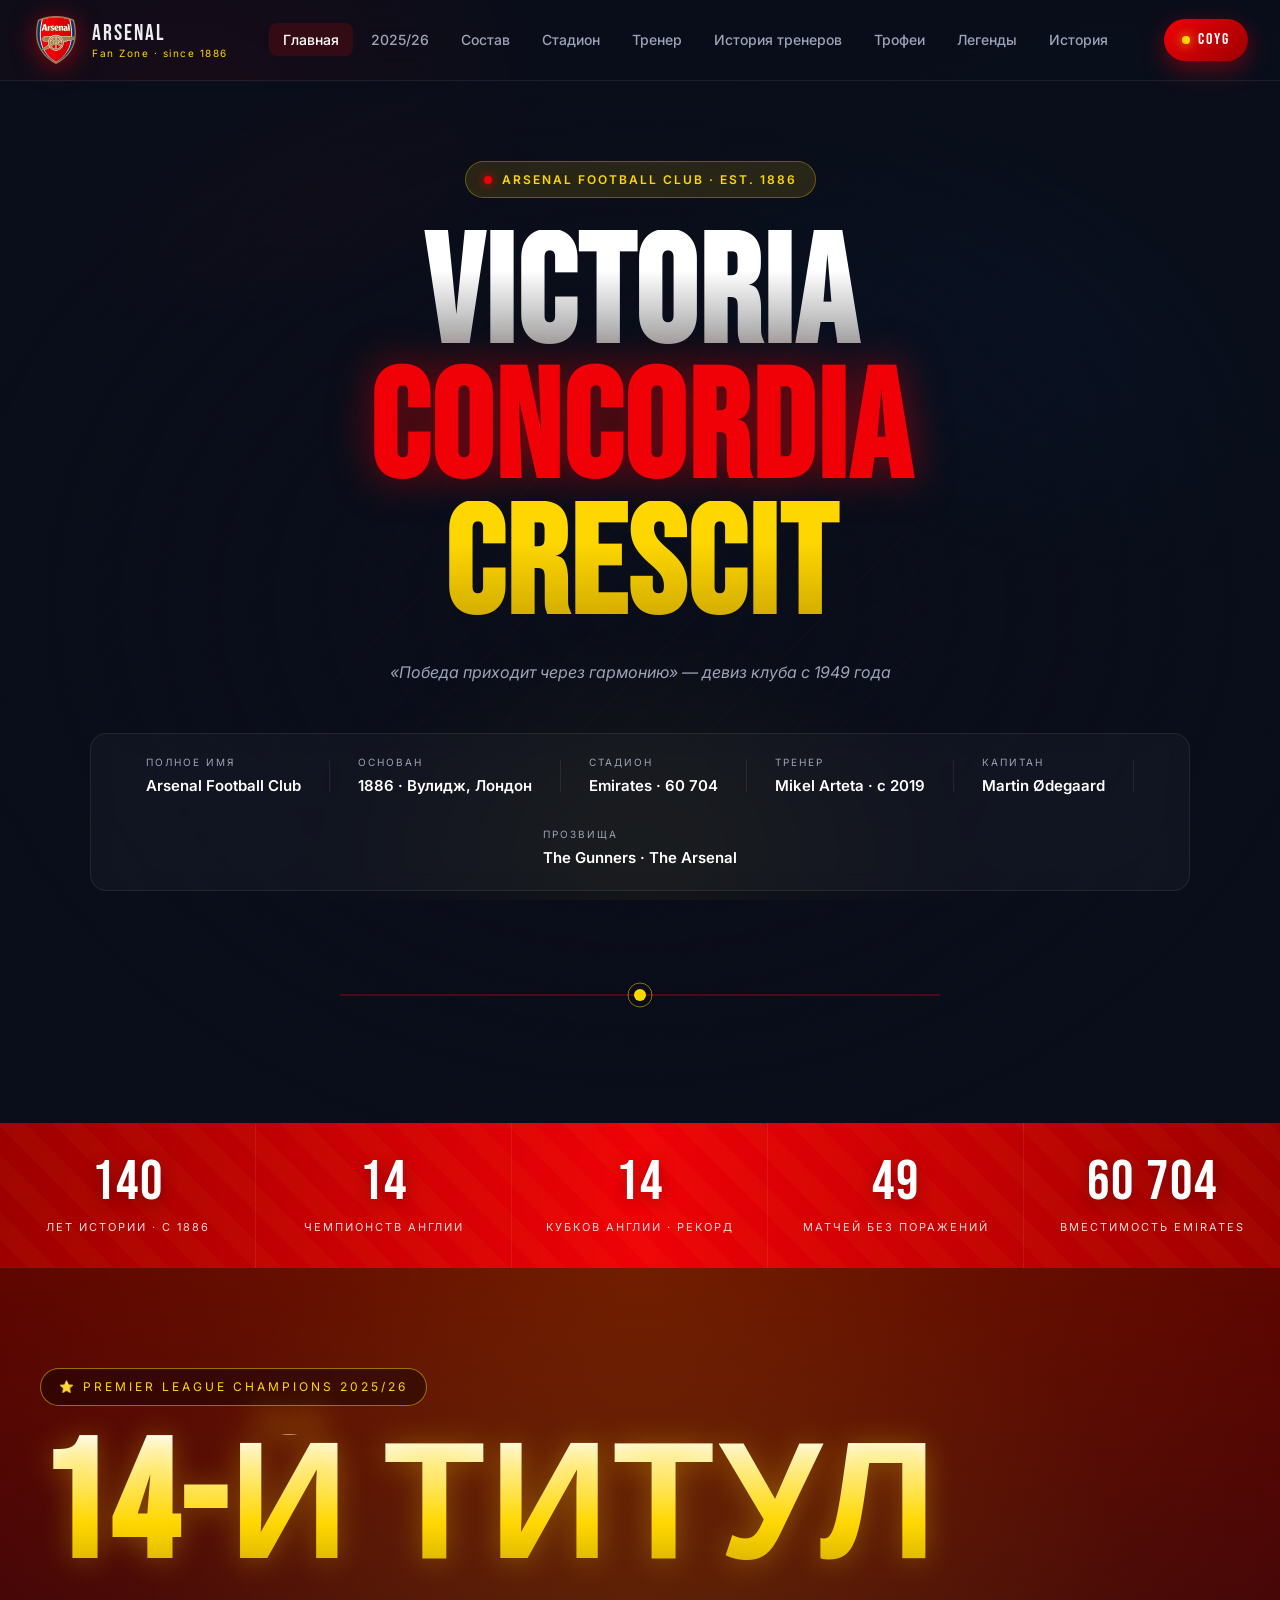
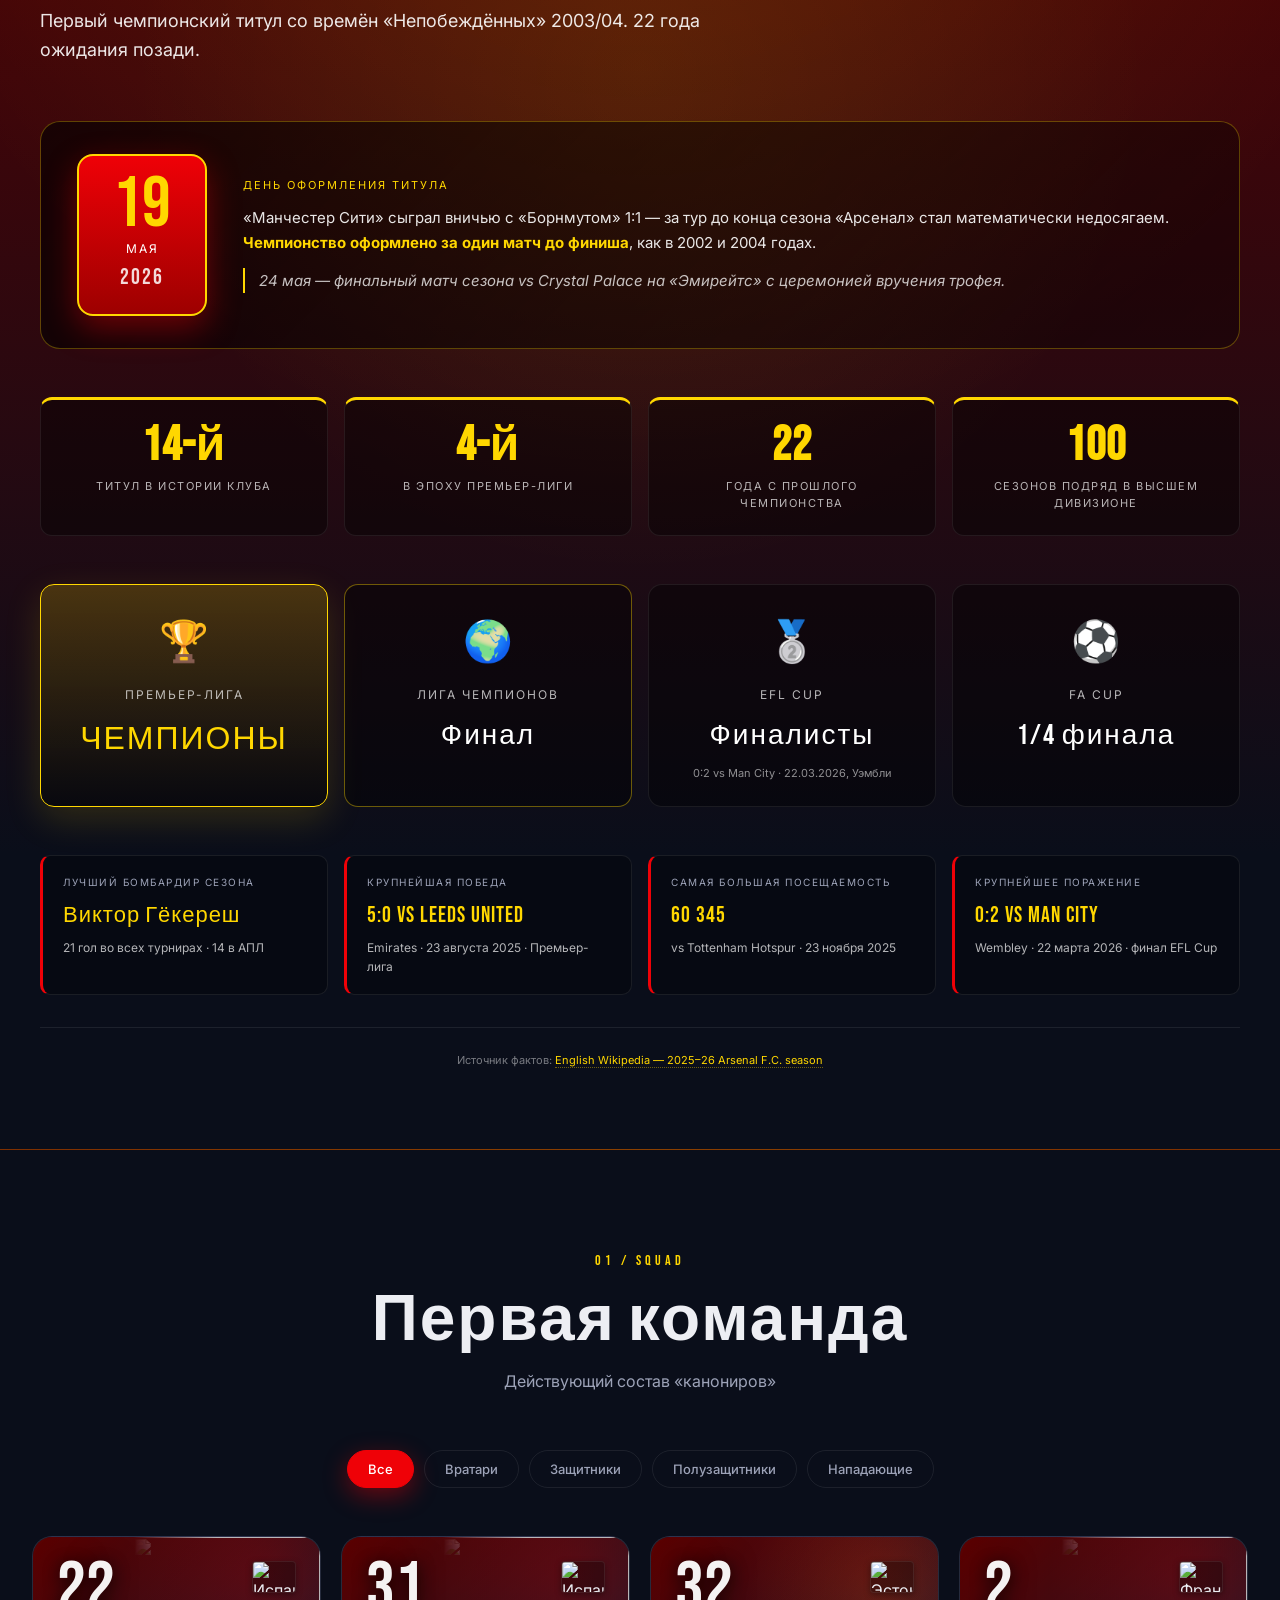
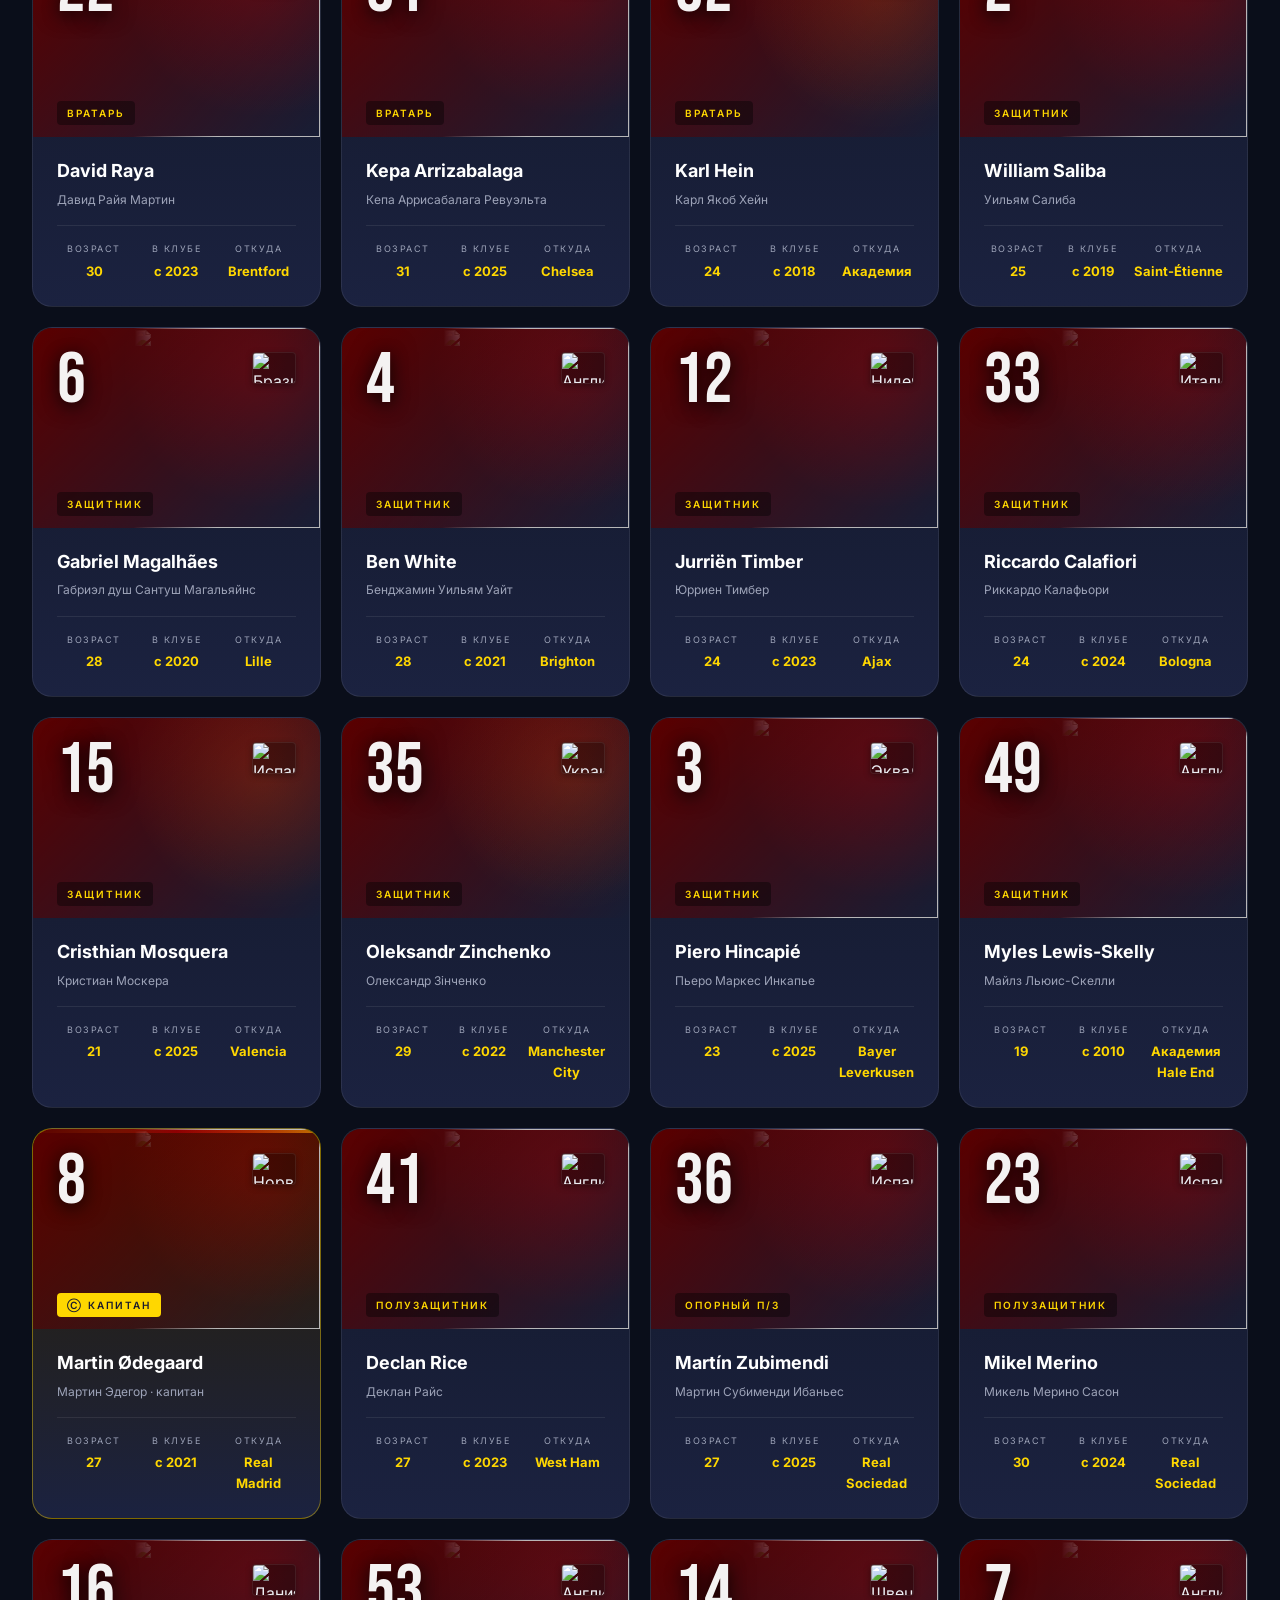
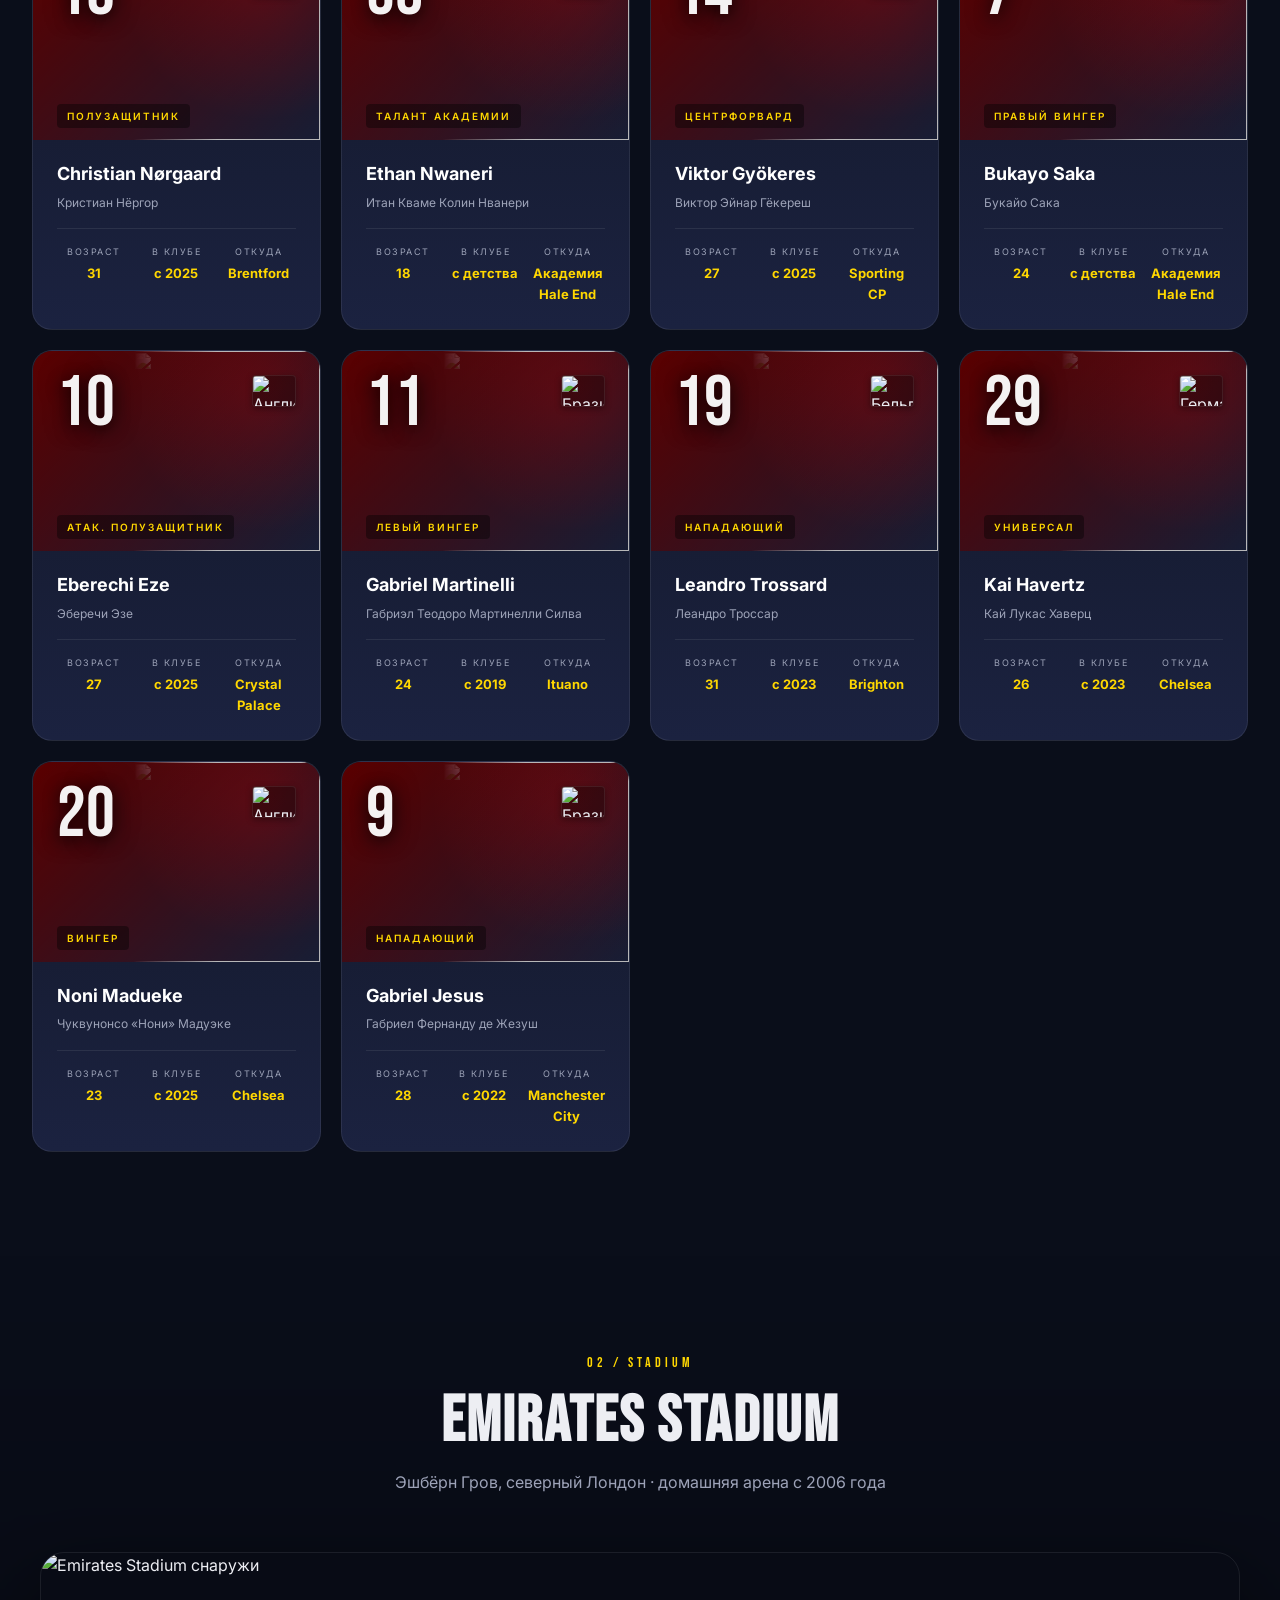
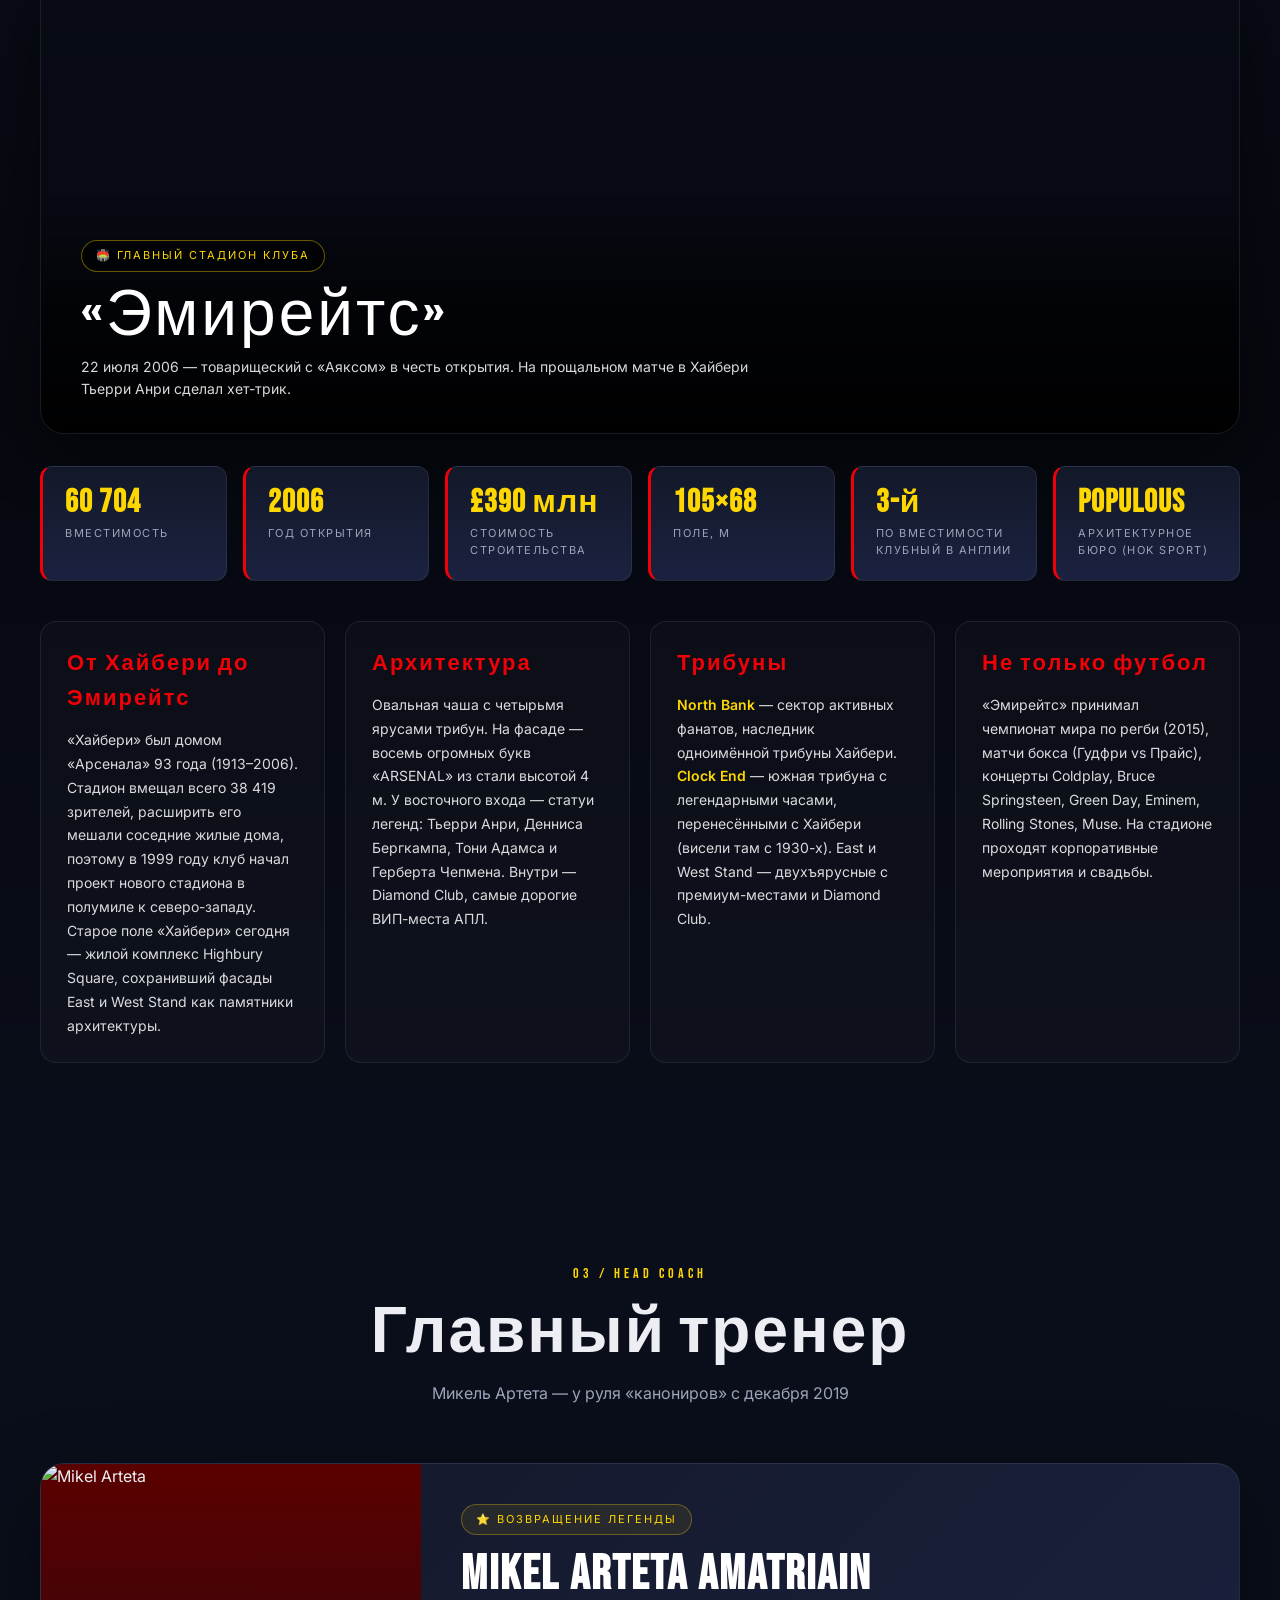
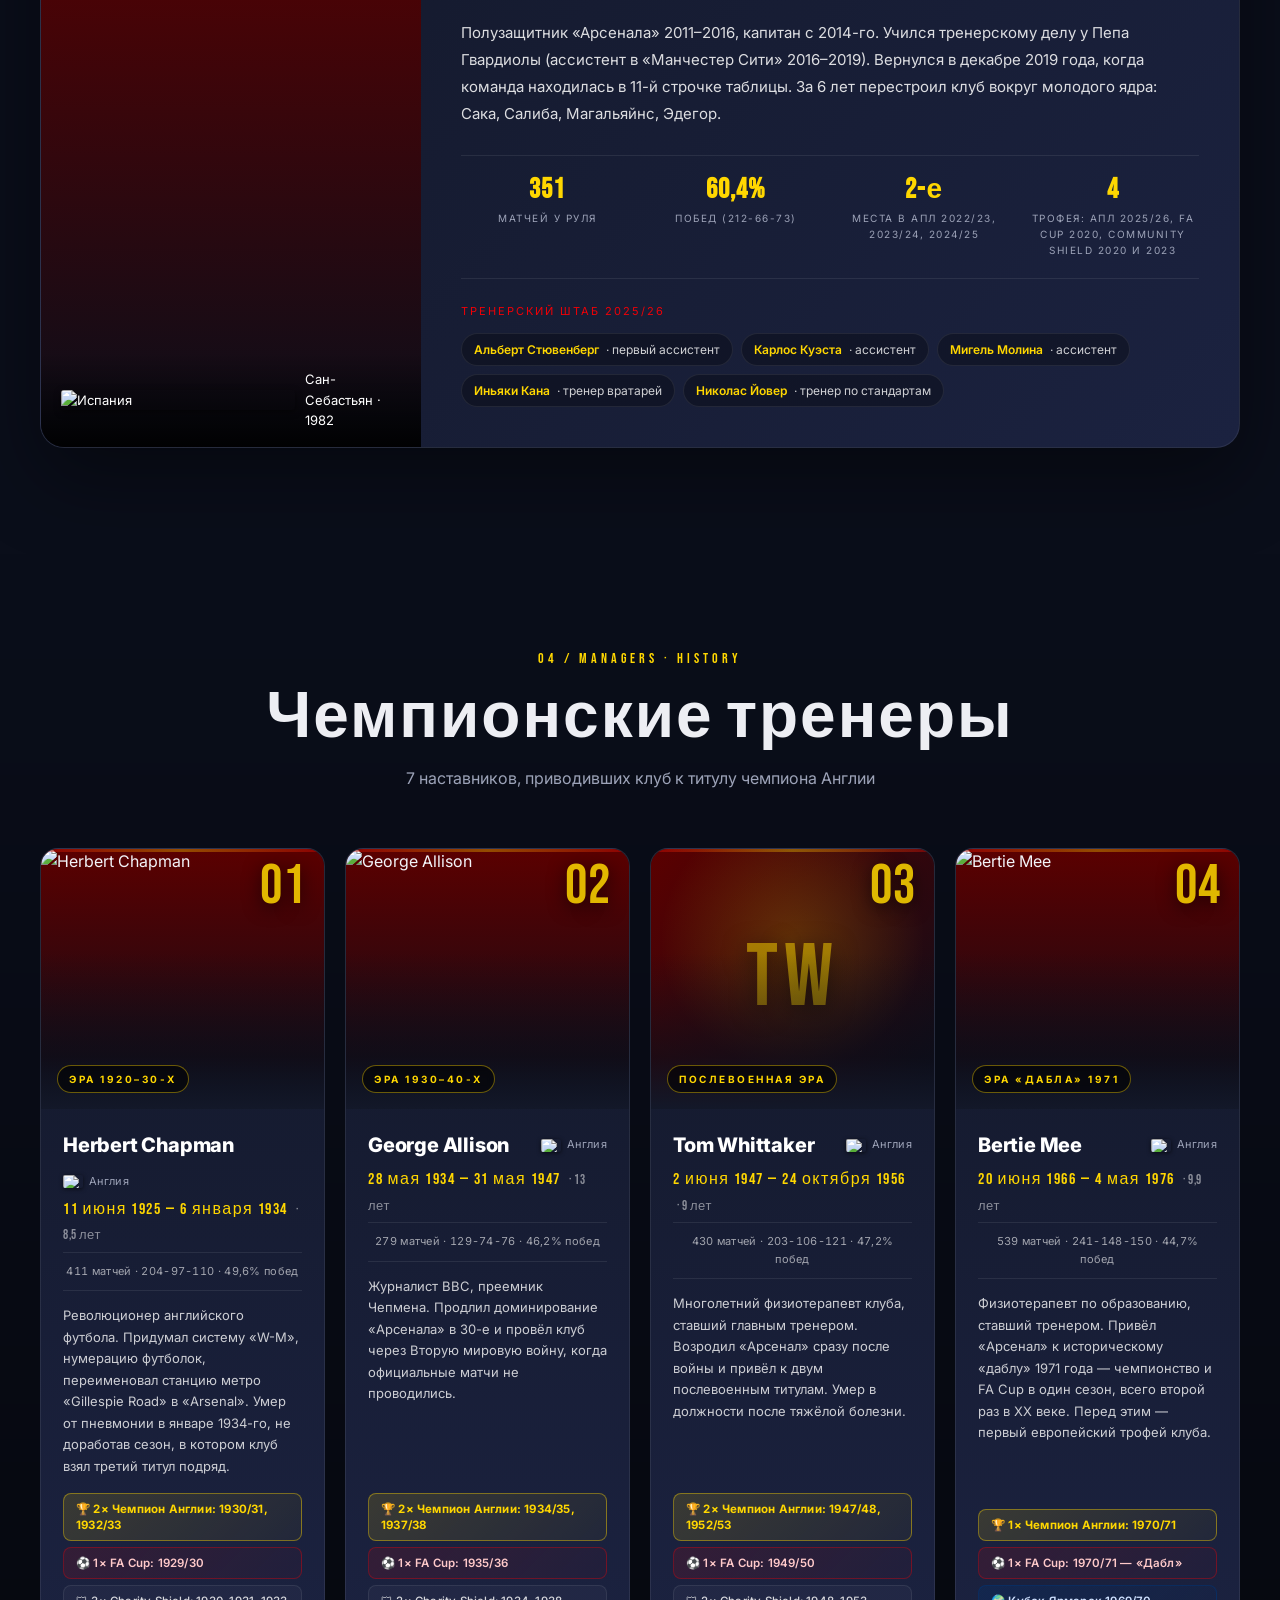
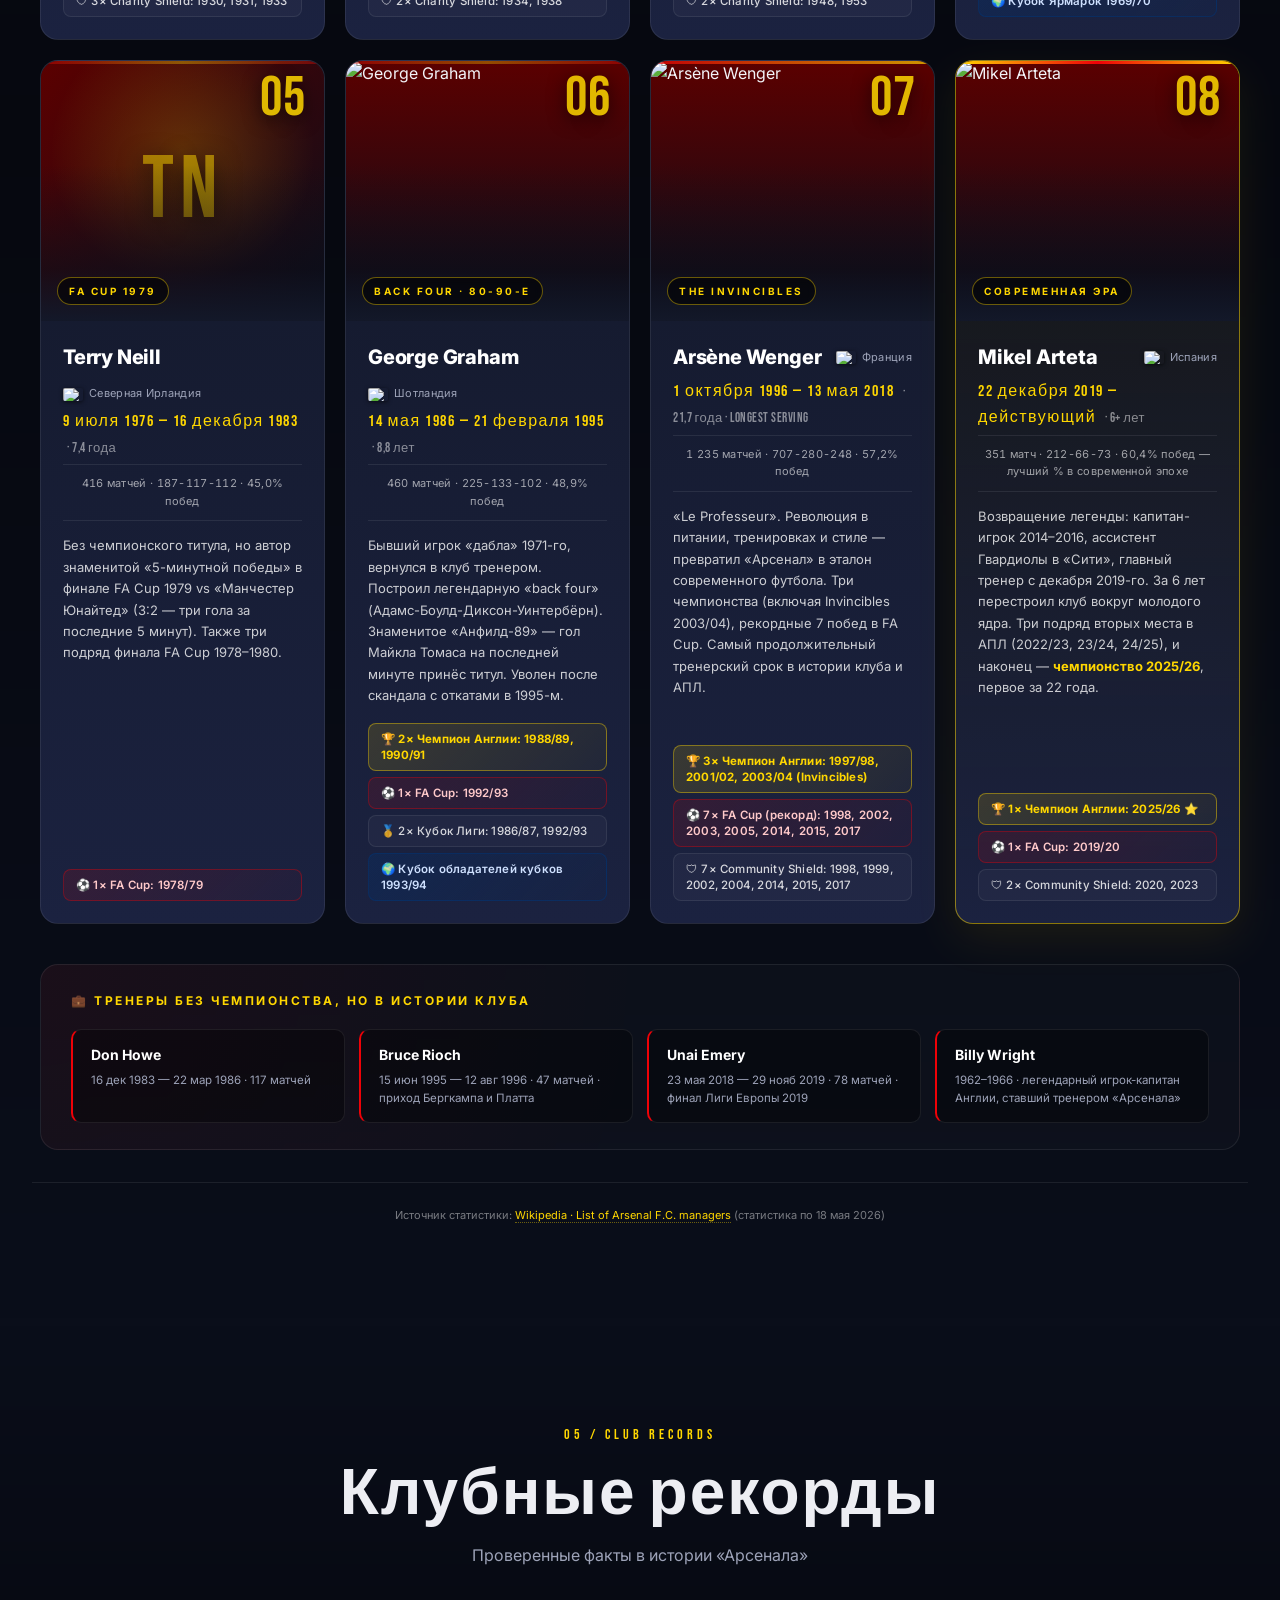
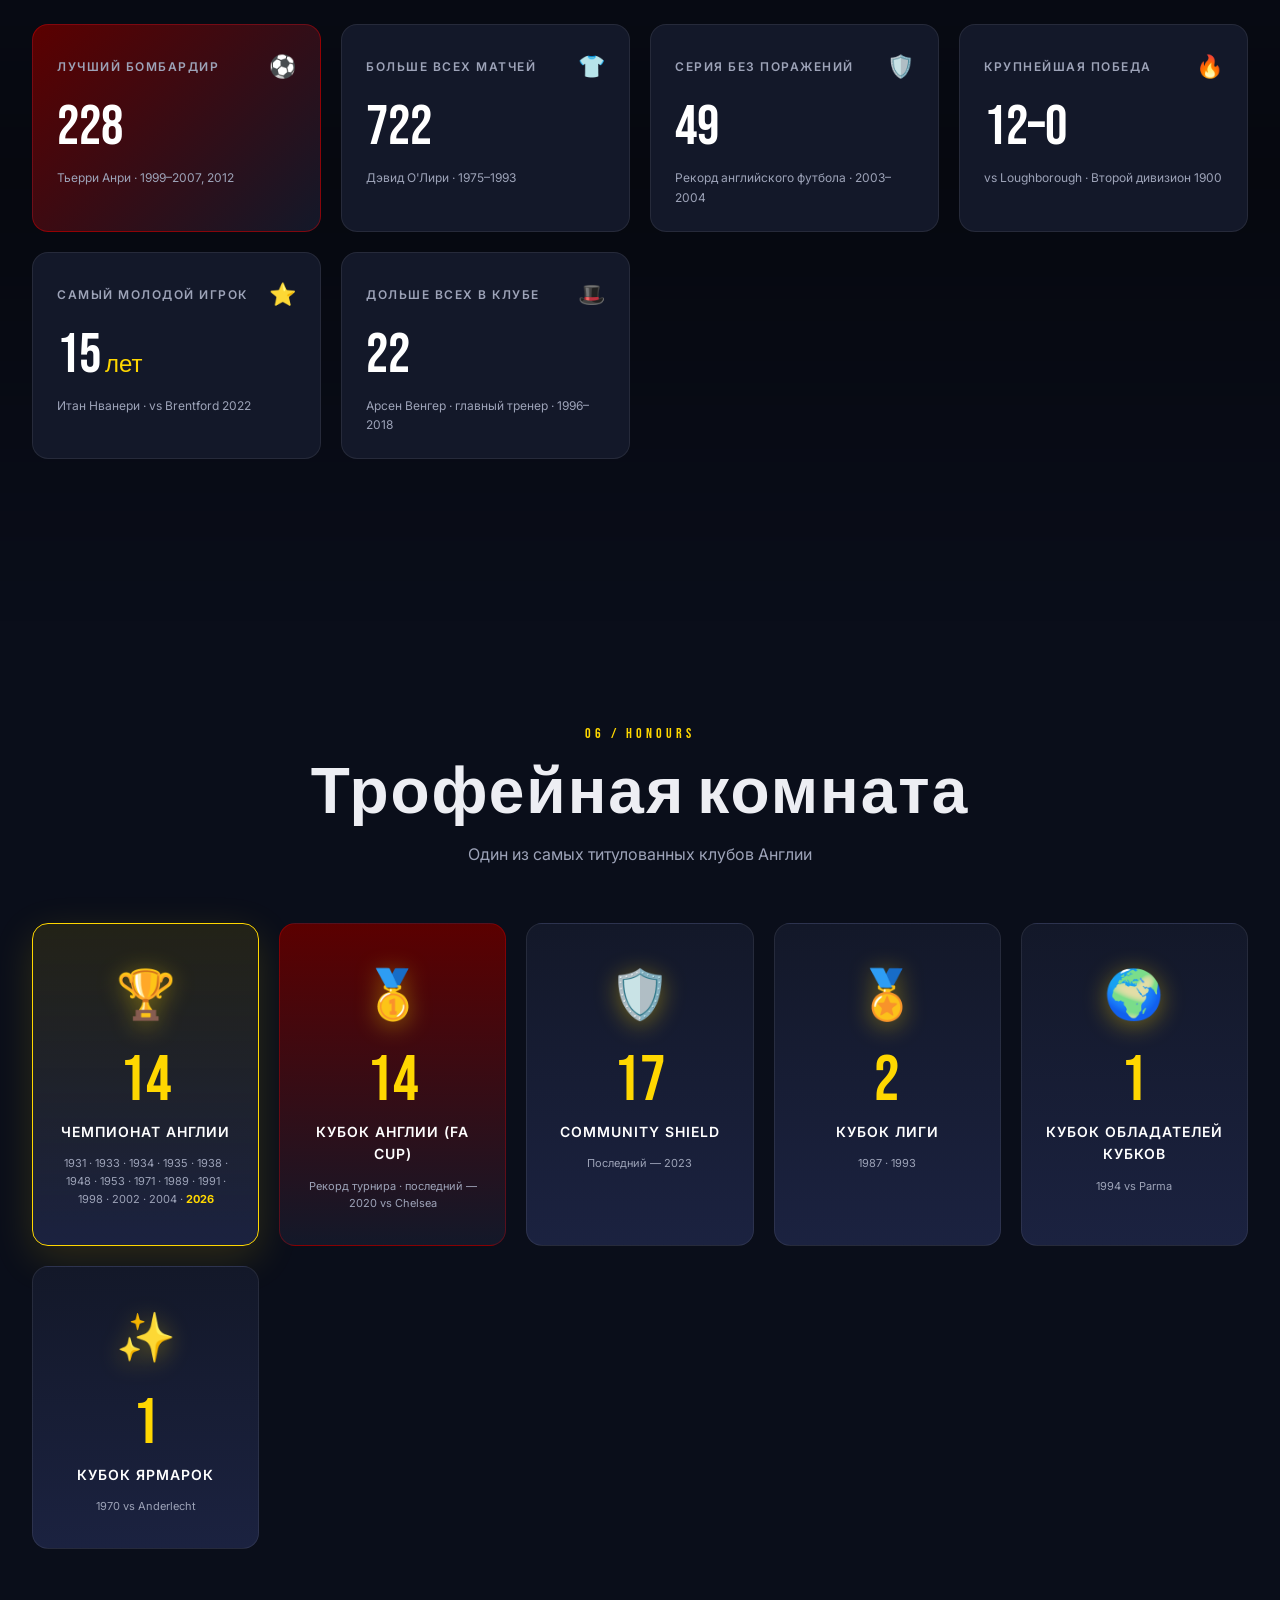
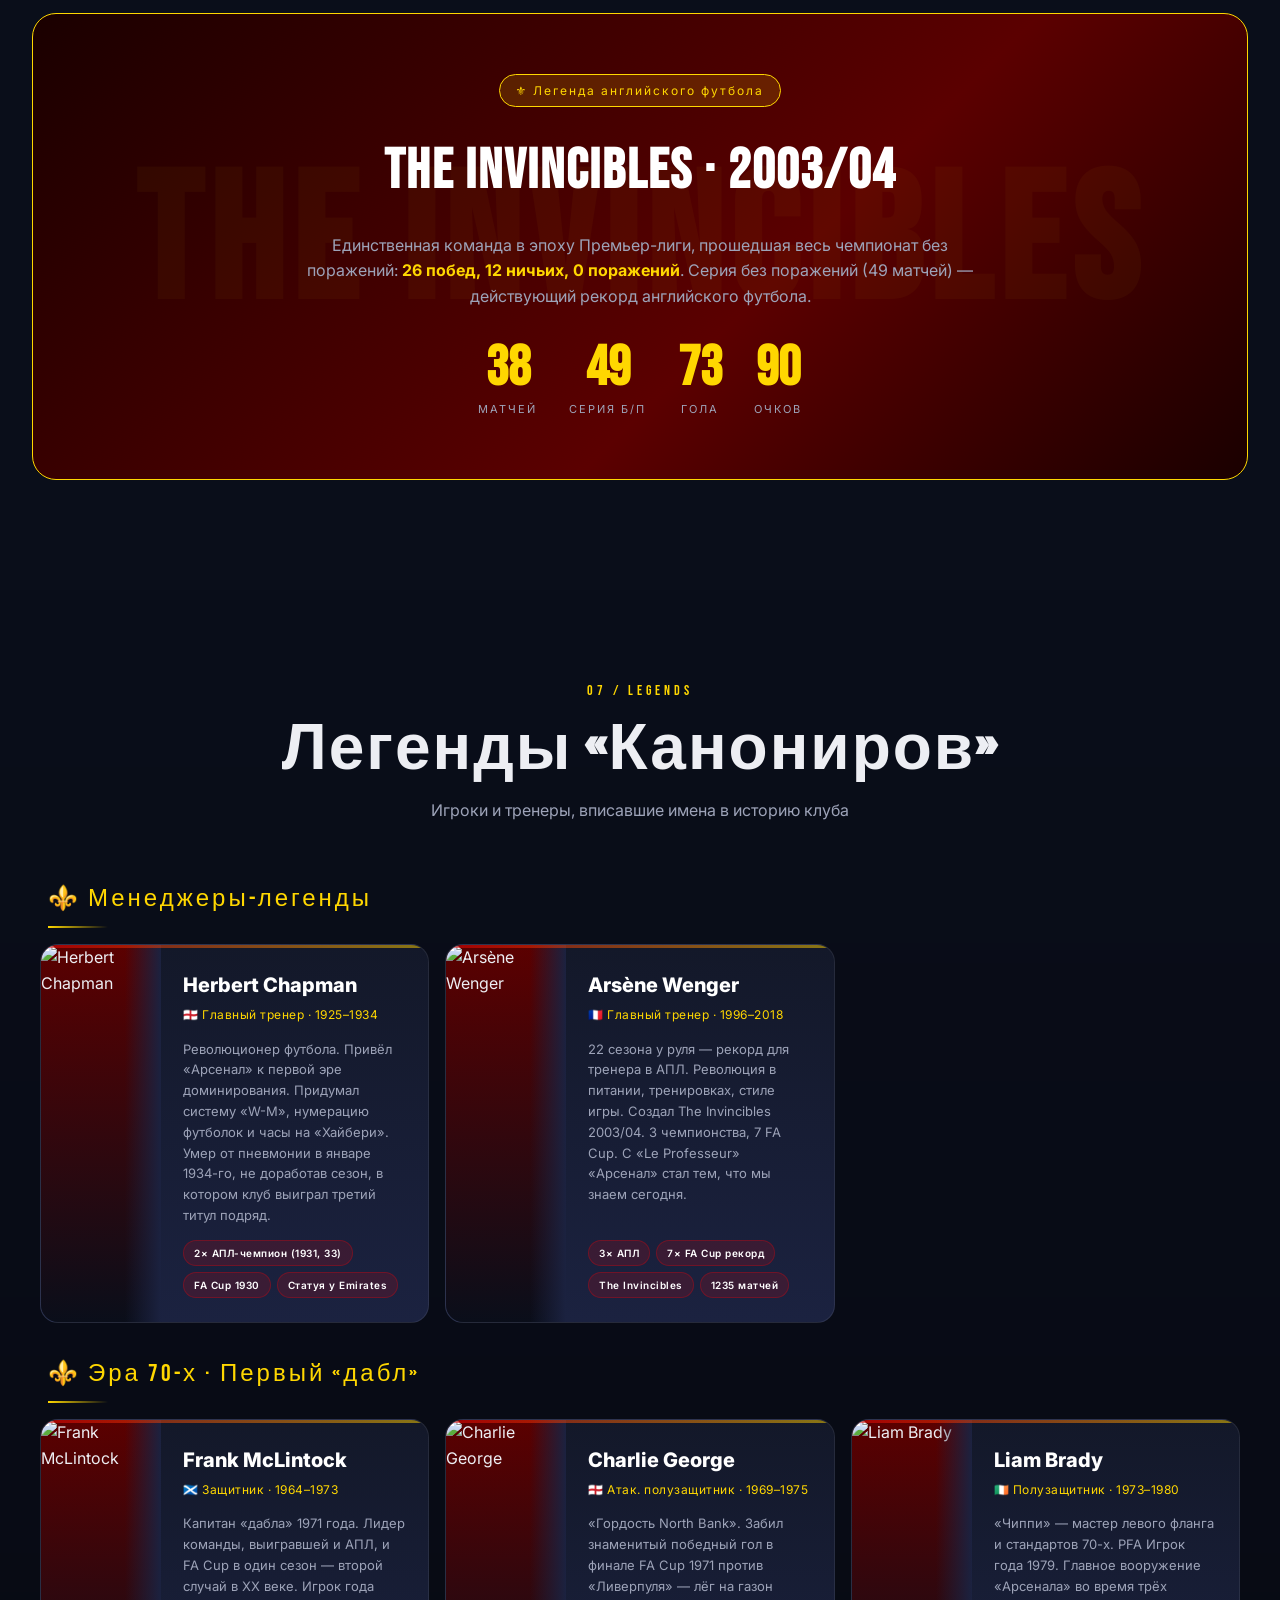
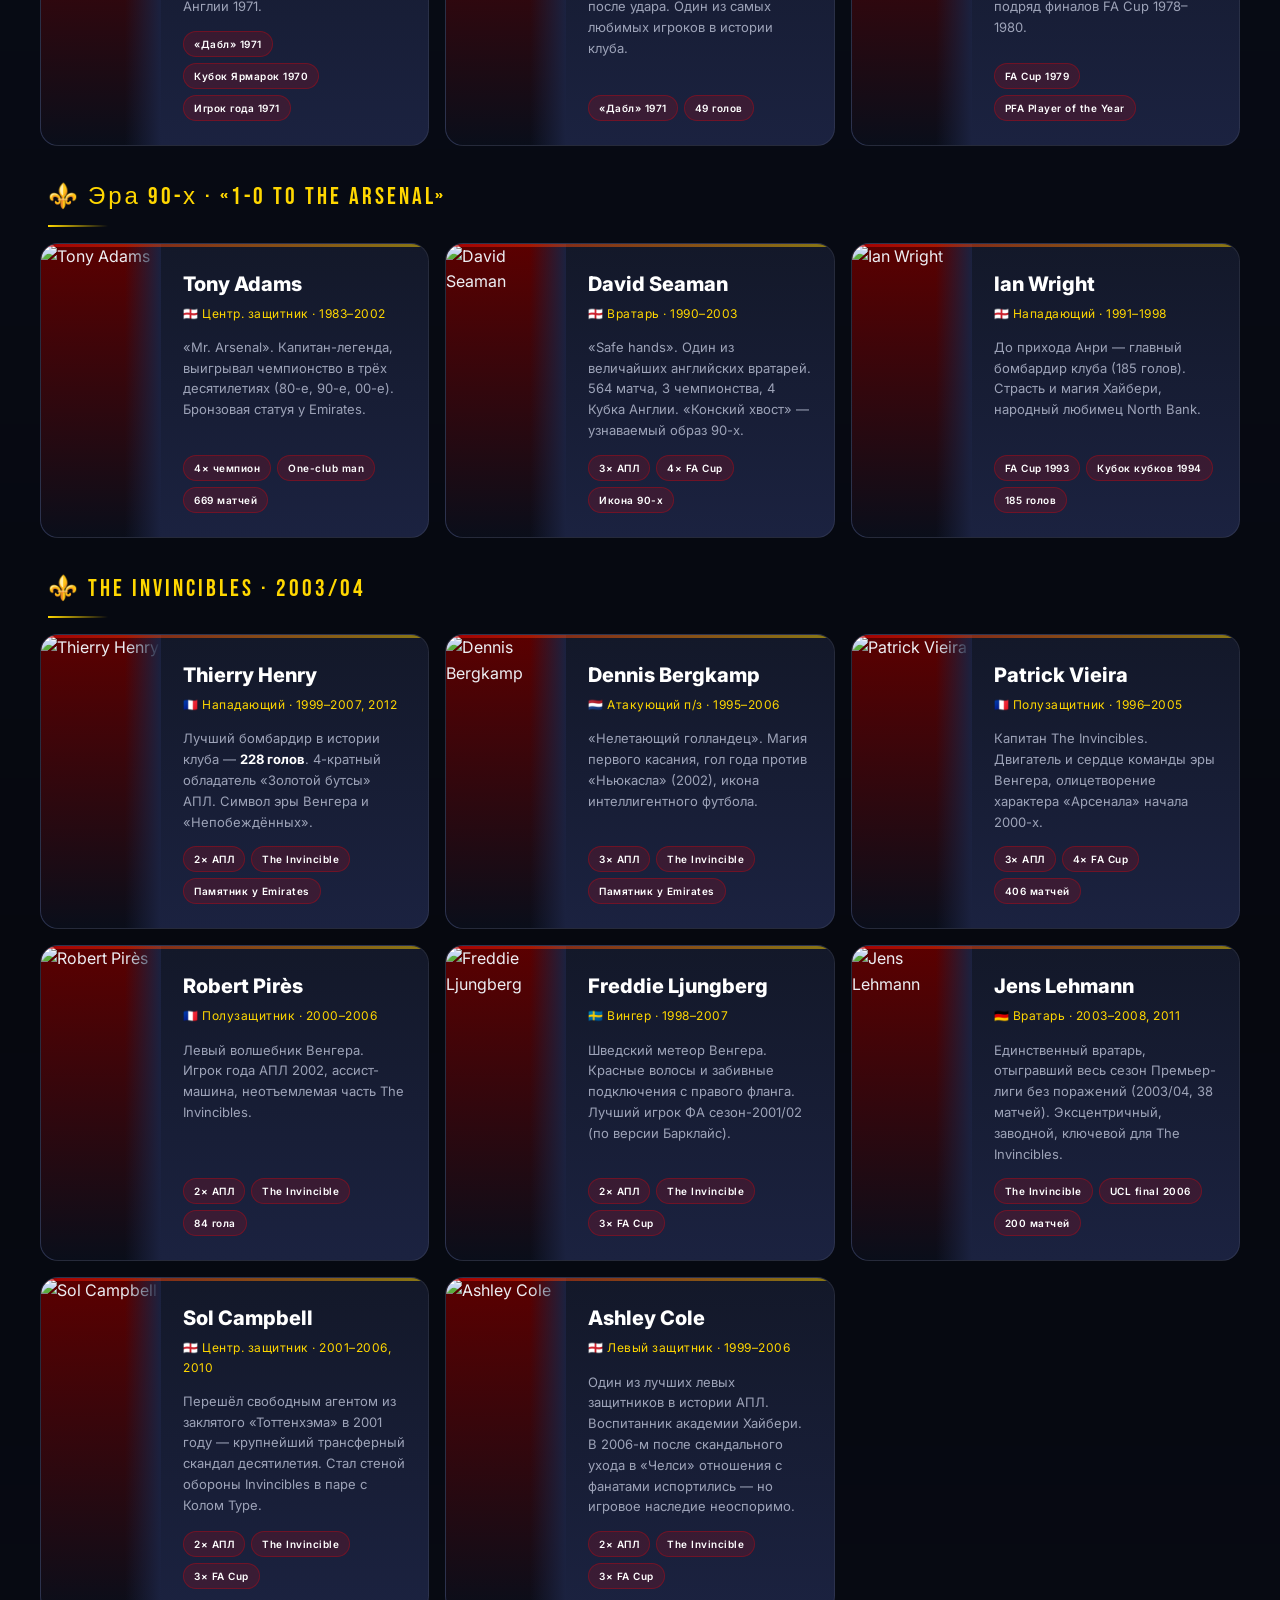
==== commit 4dbf00e2: "Fix managers section layout - tile grid with consistent photo height Previous horizontal cards stret" ====
--- a/index.html
+++ b/index.html
@@ -747,7 +747,7 @@
 
   <div class="managers-timeline">
     <article class="mgr-card">
-      <div class="mgr-photo"><img src="https://upload.wikimedia.org/wikipedia/en/6/67/Herbert_Chapman_1.jpg" alt="Herbert Chapman" loading="lazy"></div>
+      <div class="mgr-photo"><div class="mgr-num">01</div><div class="mgr-era">Эра 1920–30-х</div><img src="https://upload.wikimedia.org/wikipedia/en/6/67/Herbert_Chapman_1.jpg" alt="Herbert Chapman" loading="lazy"></div>
       <div class="mgr-body">
         <div class="mgr-head">
           <div class="mgr-name">Herbert Chapman</div>
@@ -765,7 +765,7 @@
     </article>
 
     <article class="mgr-card">
-      <div class="mgr-photo"><img src="https://upload.wikimedia.org/wikipedia/en/c/c5/George_Frederick_Allison.jpg" alt="George Allison" loading="lazy"></div>
+      <div class="mgr-photo"><div class="mgr-num">02</div><div class="mgr-era">Эра 1930–40-х</div><img src="https://upload.wikimedia.org/wikipedia/en/c/c5/George_Frederick_Allison.jpg" alt="George Allison" loading="lazy"></div>
       <div class="mgr-body">
         <div class="mgr-head">
           <div class="mgr-name">George Allison</div>
@@ -783,7 +783,7 @@
     </article>
 
     <article class="mgr-card">
-      <div class="mgr-photo mgr-photo-empty">
+      <div class="mgr-photo mgr-photo-empty"><div class="mgr-num">03</div><div class="mgr-era">Послевоенная эра</div>
         <div class="mgr-photo-placeholder">TW</div>
       </div>
       <div class="mgr-body">
@@ -803,7 +803,7 @@
     </article>
 
     <article class="mgr-card">
-      <div class="mgr-photo"><img src="https://upload.wikimedia.org/wikipedia/commons/6/63/Bertie_Mee.jpg" alt="Bertie Mee" loading="lazy"></div>
+      <div class="mgr-photo"><div class="mgr-num">04</div><div class="mgr-era">Эра «дабла» 1971</div><img src="https://upload.wikimedia.org/wikipedia/commons/6/63/Bertie_Mee.jpg" alt="Bertie Mee" loading="lazy"></div>
       <div class="mgr-body">
         <div class="mgr-head">
           <div class="mgr-name">Bertie Mee</div>
@@ -821,7 +821,7 @@
     </article>
 
     <article class="mgr-card">
-      <div class="mgr-photo mgr-photo-empty">
+      <div class="mgr-photo mgr-photo-empty"><div class="mgr-num">05</div><div class="mgr-era">FA Cup 1979</div>
         <div class="mgr-photo-placeholder">TN</div>
       </div>
       <div class="mgr-body">
@@ -839,7 +839,7 @@
     </article>
 
     <article class="mgr-card">
-      <div class="mgr-photo"><img src="https://upload.wikimedia.org/wikipedia/commons/a/a9/George_Graham_%281970%29.png" alt="George Graham" loading="lazy"></div>
+      <div class="mgr-photo"><div class="mgr-num">06</div><div class="mgr-era">Back four · 80-90-е</div><img src="https://upload.wikimedia.org/wikipedia/commons/a/a9/George_Graham_%281970%29.png" alt="George Graham" loading="lazy"></div>
       <div class="mgr-body">
         <div class="mgr-head">
           <div class="mgr-name">George Graham</div>
@@ -858,7 +858,7 @@
     </article>
 
     <article class="mgr-card mgr-highlight">
-      <div class="mgr-photo"><img src="https://upload.wikimedia.org/wikipedia/commons/8/87/25th_Laureus_World_Sports_Awards_-_Red_Carpet_-_Ars%C3%A8ne_Wenger_-_240422_192850_%28cropped%29.jpg" alt="Arsène Wenger" loading="lazy"></div>
+      <div class="mgr-photo"><div class="mgr-num">07</div><div class="mgr-era">The Invincibles</div><img src="https://upload.wikimedia.org/wikipedia/commons/8/87/25th_Laureus_World_Sports_Awards_-_Red_Carpet_-_Ars%C3%A8ne_Wenger_-_240422_192850_%28cropped%29.jpg" alt="Arsène Wenger" loading="lazy"></div>
       <div class="mgr-body">
         <div class="mgr-head">
           <div class="mgr-name">Arsène Wenger</div>
@@ -876,7 +876,7 @@
     </article>
 
     <article class="mgr-card mgr-current">
-      <div class="mgr-photo"><img src="https://upload.wikimedia.org/wikipedia/commons/b/b8/Mikel_Arteta_2021_%28cropped%29.png" alt="Mikel Arteta" loading="lazy"></div>
+      <div class="mgr-photo"><div class="mgr-num">08</div><div class="mgr-era">Современная эра</div><img src="https://upload.wikimedia.org/wikipedia/commons/b/b8/Mikel_Arteta_2021_%28cropped%29.png" alt="Mikel Arteta" loading="lazy"></div>
       <div class="mgr-body">
         <div class="mgr-head">
           <div class="mgr-name">Mikel Arteta</div>
--- a/styles.css
+++ b/styles.css
@@ -1502,181 +1502,246 @@
 .managers-timeline {
   max-width: 1200px;
   margin: 0 auto;
+  display: grid;
+  grid-template-columns: repeat(auto-fill, minmax(280px, 1fr));
+  gap: 20px;
+}
+.mgr-card {
+  background: linear-gradient(180deg, var(--ink-2) 0%, var(--ink-3) 100%);
+  border: 1px solid var(--line);
+  border-radius: 18px;
+  overflow: hidden;
   display: flex;
   flex-direction: column;
-  gap: 18px;
-}
-.mgr-card {
-  background: linear-gradient(135deg, var(--ink-2) 0%, var(--ink-3) 100%);
-  border: 1px solid var(--line);
-  border-left: 4px solid rgba(255,215,0,0.4);
-  border-radius: 16px;
-  padding: 0;
-  display: grid;
-  grid-template-columns: 180px 1fr;
+  transition: all .3s cubic-bezier(.2,.8,.2,1);
+  position: relative;
+}
+.mgr-card::before {
+  content: ''; position: absolute; top: 0; left: 0; right: 0; height: 3px;
+  background: linear-gradient(90deg, var(--red), var(--gold), var(--red));
+  opacity: 0.35;
+  transition: opacity .3s;
+  z-index: 3;
+}
+.mgr-card:hover {
+  transform: translateY(-6px);
+  border-color: rgba(255,215,0,0.35);
+  box-shadow: 0 24px 50px rgba(0,0,0,0.45);
+}
+.mgr-card:hover::before { opacity: 1; }
+.mgr-card.mgr-highlight::before {
+  background: linear-gradient(90deg, var(--red), var(--gold));
+  opacity: 0.7;
+}
+.mgr-card.mgr-current {
+  border-color: rgba(255,215,0,0.5);
+  background: linear-gradient(180deg, rgba(255,215,0,0.06) 0%, var(--ink-3) 100%);
+  box-shadow: 0 16px 44px rgba(255,215,0,0.08);
+}
+.mgr-card.mgr-current::before {
+  background: linear-gradient(90deg, var(--gold), var(--red), var(--gold));
+  opacity: 1;
+}
+
+.mgr-photo {
+  position: relative;
+  height: 260px;
+  background: linear-gradient(180deg, var(--red-deep), var(--ink));
   overflow: hidden;
-  transition: all .3s;
-}
-.mgr-card:hover {
-  transform: translateX(4px);
-  border-left-color: var(--gold);
-  box-shadow: 0 16px 40px rgba(0,0,0,0.4);
-}
-.mgr-card.mgr-highlight {
-  border-left-color: var(--red);
-  background: linear-gradient(135deg, rgba(239,1,7,0.08), var(--ink-3));
-}
-.mgr-card.mgr-current {
-  border-left-color: var(--gold);
-  background: linear-gradient(135deg, rgba(255,215,0,0.08), var(--ink-3));
-  box-shadow: 0 12px 36px rgba(255,215,0,0.1);
-}
-.mgr-photo {
-  position: relative;
-  background: linear-gradient(180deg, var(--red-deep), var(--ink));
-  min-height: 220px;
-  overflow: hidden;
+  flex-shrink: 0;
 }
 .mgr-photo img {
   width: 100%; height: 100%;
-  object-fit: cover; object-position: center 22%;
+  object-fit: cover;
+  object-position: center 22%;
   display: block;
-  filter: saturate(0.95);
+  filter: saturate(0.92) contrast(1.05);
+  transition: transform .6s cubic-bezier(.2,.8,.2,1);
+}
+.mgr-card:hover .mgr-photo img { transform: scale(1.05); }
+.mgr-photo::after {
+  content: '';
+  position: absolute; inset: 0;
+  background: linear-gradient(180deg, transparent 40%, rgba(10,14,26,0.6) 80%, var(--ink-2) 100%);
+  pointer-events: none;
 }
 .mgr-photo-empty {
   display: flex; align-items: center; justify-content: center;
-  background: linear-gradient(135deg, rgba(239,1,7,0.4), rgba(0,0,0,0.6));
-  position: relative;
-}
-.mgr-photo-empty::before {
-  content: '';
-  position: absolute; inset: 0;
-  background: radial-gradient(circle at 50% 40%, rgba(255,215,0,0.15), transparent 60%);
-}
-.mgr-photo-placeholder {
-  font-family: 'Bebas Neue', sans-serif;
-  font-size: 64px;
-  color: rgba(255,215,0,0.6);
-  letter-spacing: 4px;
-  position: relative;
-  text-shadow: 0 4px 16px rgba(0,0,0,0.5);
-}
+  background:
+    radial-gradient(circle at 50% 35%, rgba(255,215,0,0.2), transparent 60%),
+    linear-gradient(135deg, var(--red-deep) 0%, var(--ink) 100%);
+}
+.mgr-photo-empty .mgr-photo-placeholder {
+  font-family: 'Bebas Neue', sans-serif;
+  font-size: 88px;
+  color: rgba(255,215,0,0.5);
+  letter-spacing: 6px;
+  text-shadow: 0 6px 24px rgba(0,0,0,0.6);
+}
+
+.mgr-num {
+  position: absolute;
+  top: 14px; right: 18px;
+  font-family: 'Bebas Neue', sans-serif;
+  font-size: 56px;
+  line-height: 0.85;
+  color: rgba(255,215,0,0.85);
+  text-shadow: 0 4px 18px rgba(0,0,0,0.7);
+  letter-spacing: 1px;
+  z-index: 2;
+  pointer-events: none;
+}
+.mgr-era {
+  position: absolute;
+  bottom: 16px; left: 16px;
+  z-index: 2;
+  font-size: 10px; letter-spacing: 2.5px; text-transform: uppercase;
+  font-weight: 700;
+  color: var(--gold);
+  background: rgba(0,0,0,0.55);
+  border: 1px solid rgba(255,215,0,0.4);
+  padding: 5px 11px; border-radius: 999px;
+  backdrop-filter: blur(4px);
+}
+
 .mgr-body {
-  padding: 22px 26px;
+  padding: 20px 22px 22px;
+  display: flex; flex-direction: column;
+  flex: 1;
 }
 .mgr-head {
-  display: flex; align-items: baseline; justify-content: space-between;
-  gap: 16px; flex-wrap: wrap;
+  display: flex; align-items: center; justify-content: space-between;
+  gap: 12px; flex-wrap: wrap;
   margin-bottom: 6px;
 }
 .mgr-name {
-  font-size: 24px; font-weight: 800;
+  font-size: 20px; font-weight: 800;
   color: #fff;
+  letter-spacing: -0.2px;
 }
 .mgr-flag {
-  display: inline-flex; align-items: center; gap: 8px;
-  font-size: 12px; color: var(--text-dim);
-  letter-spacing: 0.5px;
+  display: inline-flex; align-items: center; gap: 6px;
+  font-size: 11px; color: var(--text-dim);
+  letter-spacing: 0.3px;
 }
 .mgr-flag img {
-  width: 22px; height: 14px;
+  width: 20px; height: 13px;
   object-fit: cover; border-radius: 2px;
-  box-shadow: 0 1px 4px rgba(0,0,0,0.5);
+  box-shadow: 0 1px 4px rgba(0,0,0,0.6);
 }
 .mgr-period {
-  font-size: 13px;
+  font-family: 'Bebas Neue', sans-serif;
+  font-size: 16px;
+  letter-spacing: 1.5px;
   color: var(--gold);
-  letter-spacing: 0.3px;
   margin-bottom: 4px;
 }
 .mgr-years {
   color: rgba(255,255,255,0.5);
-  font-size: 12px;
+  font-size: 13px;
   margin-left: 4px;
+  letter-spacing: 0.5px;
 }
 .mgr-record {
-  font-size: 12px;
-  color: rgba(255,255,255,0.65);
-  font-family: 'Inter', sans-serif;
+  font-size: 11px;
+  color: rgba(255,255,255,0.6);
   font-variant-numeric: tabular-nums;
+  letter-spacing: 0.3px;
+  padding: 10px 0;
   margin-bottom: 14px;
-  padding-bottom: 14px;
+  border-top: 1px solid var(--line);
   border-bottom: 1px solid var(--line);
+  text-align: center;
 }
 .mgr-bio {
-  font-size: 13.5px; line-height: 1.7;
+  font-size: 13px; line-height: 1.65;
+  color: rgba(255,255,255,0.78);
+  margin-bottom: 16px;
+  flex: 1;
+}
+.mgr-bio b { color: var(--gold); font-weight: 700; }
+.mgr-trophies {
+  display: flex; flex-direction: column; gap: 6px;
+  margin-top: auto;
+}
+.trophy-pill {
+  background: rgba(255,255,255,0.03);
+  border: 1px solid var(--line);
   color: rgba(255,255,255,0.82);
-  margin-bottom: 14px;
-}
-.mgr-bio b { color: var(--gold); }
-.mgr-trophies {
-  display: flex; flex-wrap: wrap; gap: 6px;
-}
-.trophy-pill {
-  background: rgba(255,255,255,0.05);
-  border: 1px solid var(--line);
-  color: rgba(255,255,255,0.85);
-  padding: 6px 12px; border-radius: 999px;
-  font-size: 11.5px; letter-spacing: 0.3px;
+  padding: 7px 12px; border-radius: 8px;
+  font-size: 11.5px; letter-spacing: 0.2px;
   font-weight: 500;
+  line-height: 1.4;
 }
 .trophy-pill.pill-league {
-  background: linear-gradient(135deg, rgba(255,215,0,0.15), rgba(255,215,0,0.05));
-  border-color: rgba(255,215,0,0.5);
+  background: linear-gradient(135deg, rgba(255,215,0,0.14), rgba(255,215,0,0.04));
+  border-color: rgba(255,215,0,0.4);
   color: var(--gold);
   font-weight: 700;
 }
 .trophy-pill.pill-fa {
-  background: rgba(239,1,7,0.1);
-  border-color: rgba(239,1,7,0.4);
-  color: #ffb3b3;
+  background: linear-gradient(135deg, rgba(239,1,7,0.12), rgba(239,1,7,0.03));
+  border-color: rgba(239,1,7,0.35);
+  color: #ffcaca;
+  font-weight: 600;
 }
 .trophy-pill.pill-eu {
-  background: rgba(2,52,116,0.25);
-  border-color: rgba(64,140,235,0.4);
-  color: #b8d4ff;
+  background: linear-gradient(135deg, rgba(2,52,116,0.3), rgba(2,52,116,0.08));
+  border-color: rgba(2,52,116,0.55);
+  color: #cfe1ff;
+  font-weight: 600;
 }
 
 .mgr-extra {
   max-width: 1200px;
-  margin: 36px auto 0;
-  padding: 24px 28px;
-  background: rgba(255,255,255,0.02);
-  border: 1px solid var(--line);
-  border-radius: 16px;
+  margin: 40px auto 0;
+  padding: 26px 30px;
+  background:
+    radial-gradient(circle at 0% 0%, rgba(239,1,7,0.06), transparent 50%),
+    rgba(255,255,255,0.015);
+  border: 1px solid var(--line);
+  border-radius: 18px;
 }
 .mgr-extra-title {
-  font-size: 13px; color: var(--gold);
-  letter-spacing: 2px; text-transform: uppercase;
-  margin-bottom: 16px;
+  font-size: 12px; color: var(--gold);
+  letter-spacing: 2.5px; text-transform: uppercase;
+  margin-bottom: 18px;
+  font-weight: 700;
 }
 .mgr-extra-grid {
   display: grid;
   grid-template-columns: repeat(auto-fit, minmax(240px, 1fr));
-  gap: 12px;
+  gap: 14px;
 }
 .mgr-extra-card {
-  background: rgba(0,0,0,0.3);
+  background: rgba(0,0,0,0.35);
+  border: 1px solid var(--line);
   border-left: 2px solid var(--red);
-  padding: 12px 16px;
-  border-radius: 6px;
+  padding: 14px 18px;
+  border-radius: 10px;
+  transition: all .25s;
+}
+.mgr-extra-card:hover {
+  border-left-color: var(--gold);
+  background: rgba(0,0,0,0.5);
 }
 .mgr-extra-card b {
   display: block;
   color: #fff;
   font-size: 14px;
-  margin-bottom: 4px;
+  font-weight: 700;
+  margin-bottom: 6px;
 }
 .mgr-extra-card span {
   display: block;
   font-size: 11.5px;
   color: var(--text-dim);
-  line-height: 1.5;
-}
-
-@media (max-width: 700px) {
-  .mgr-card { grid-template-columns: 1fr; }
-  .mgr-photo { min-height: 200px; }
+  line-height: 1.55;
+}
+
+@media (max-width: 600px) {
+  .managers-timeline { grid-template-columns: 1fr; }
+  .mgr-photo { height: 240px; }
 }
 
 /* Reveal on scroll */
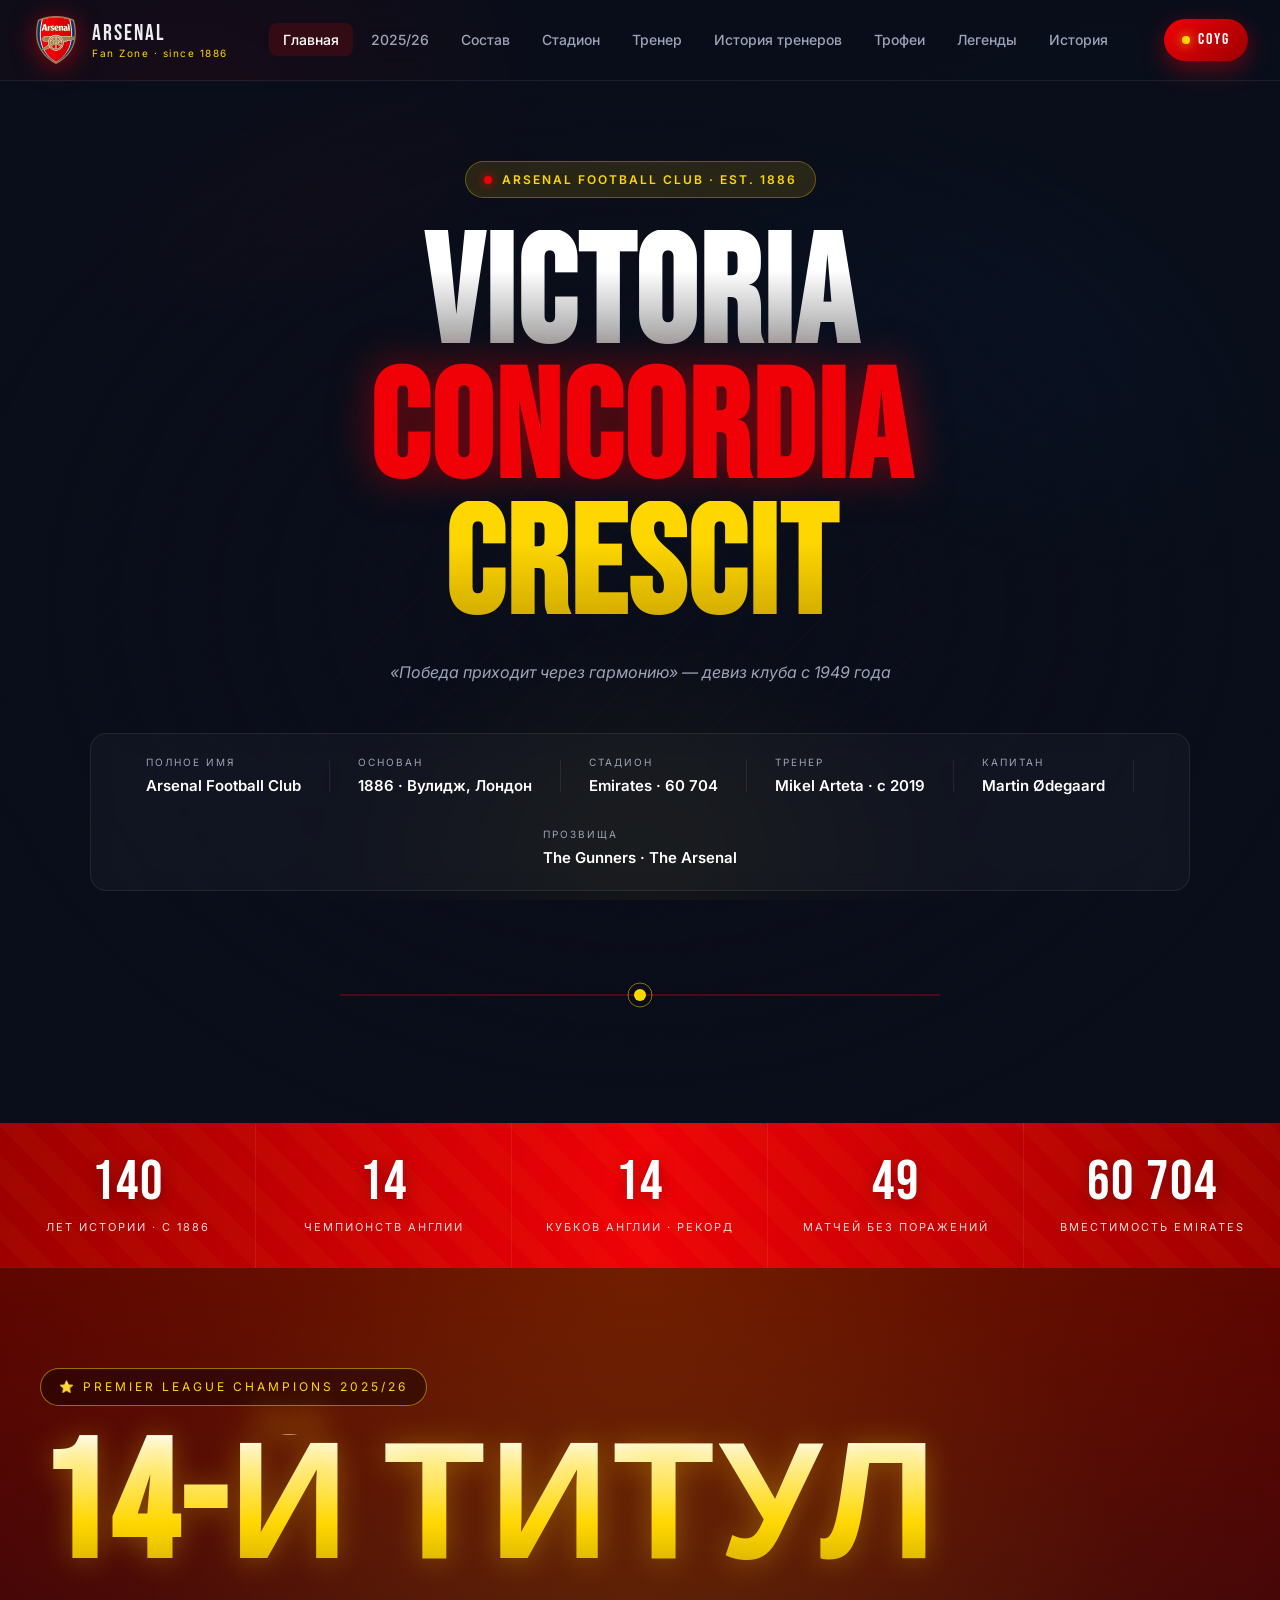
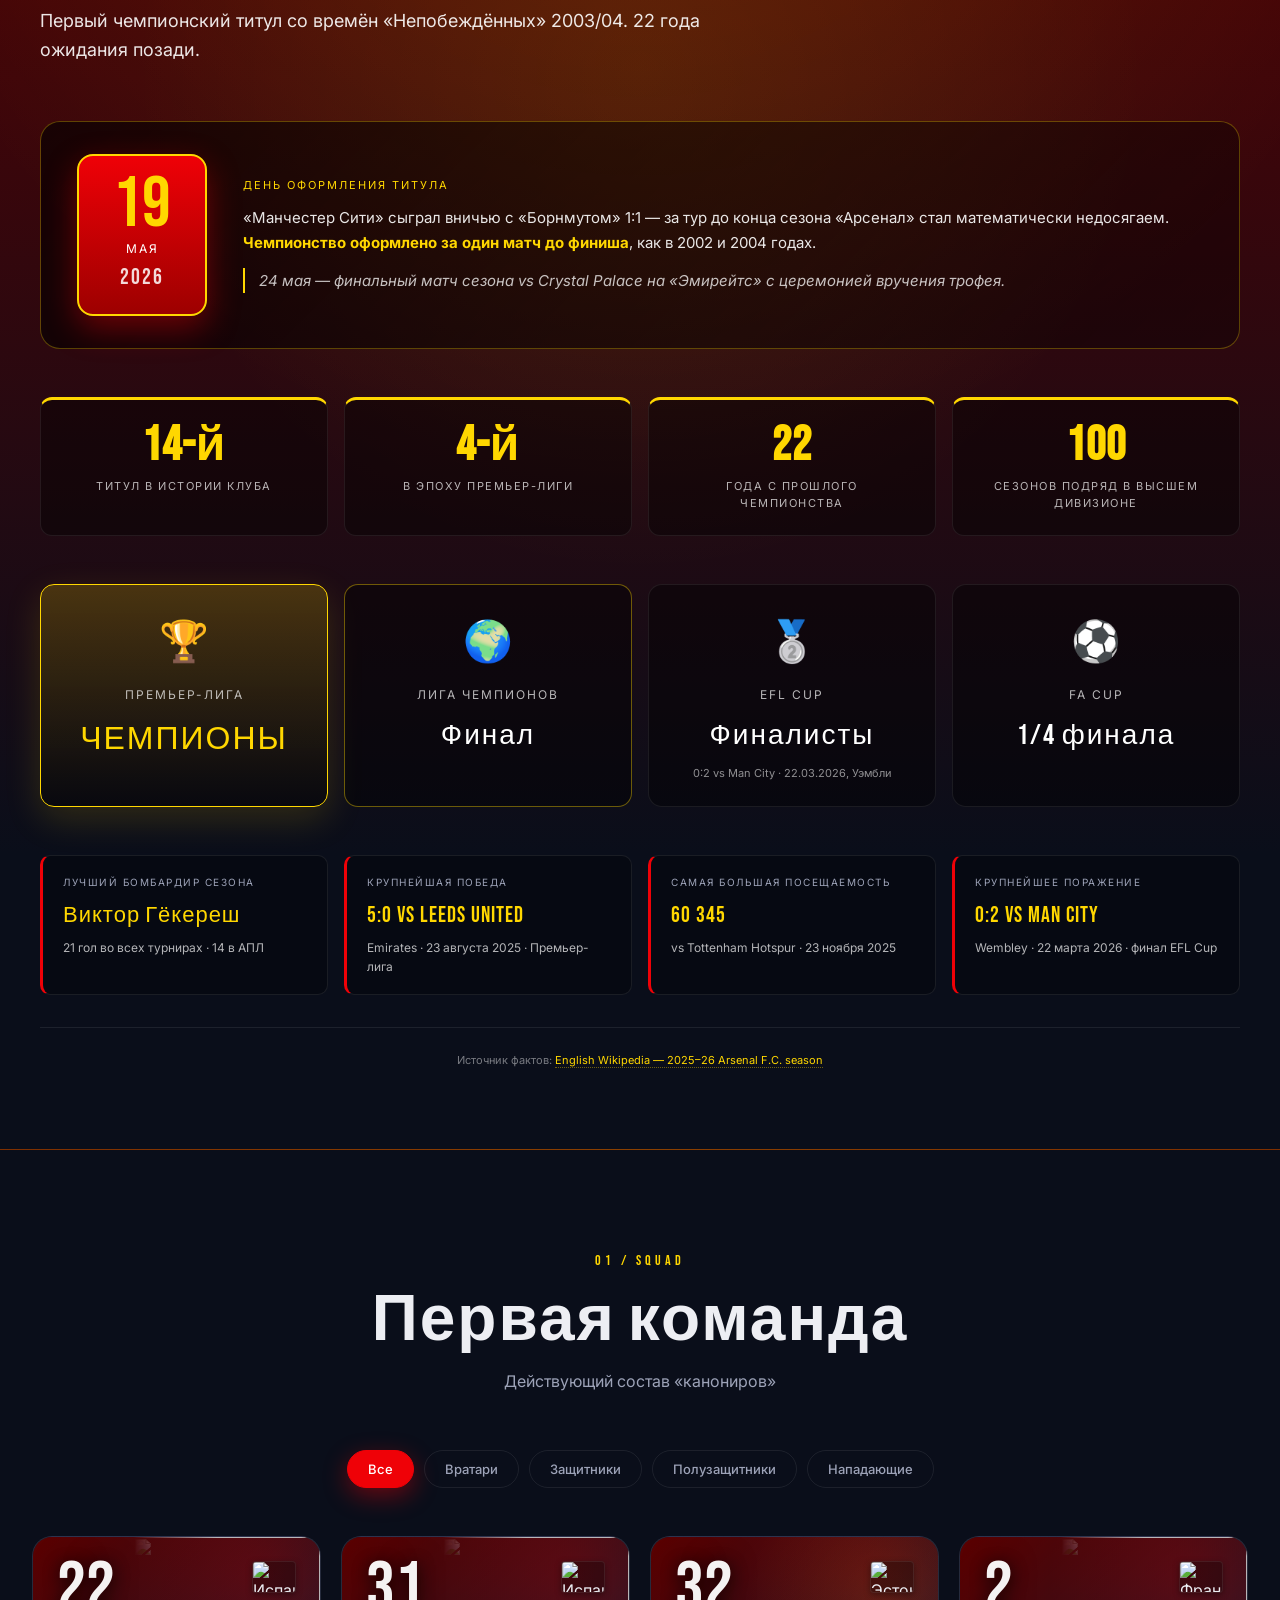
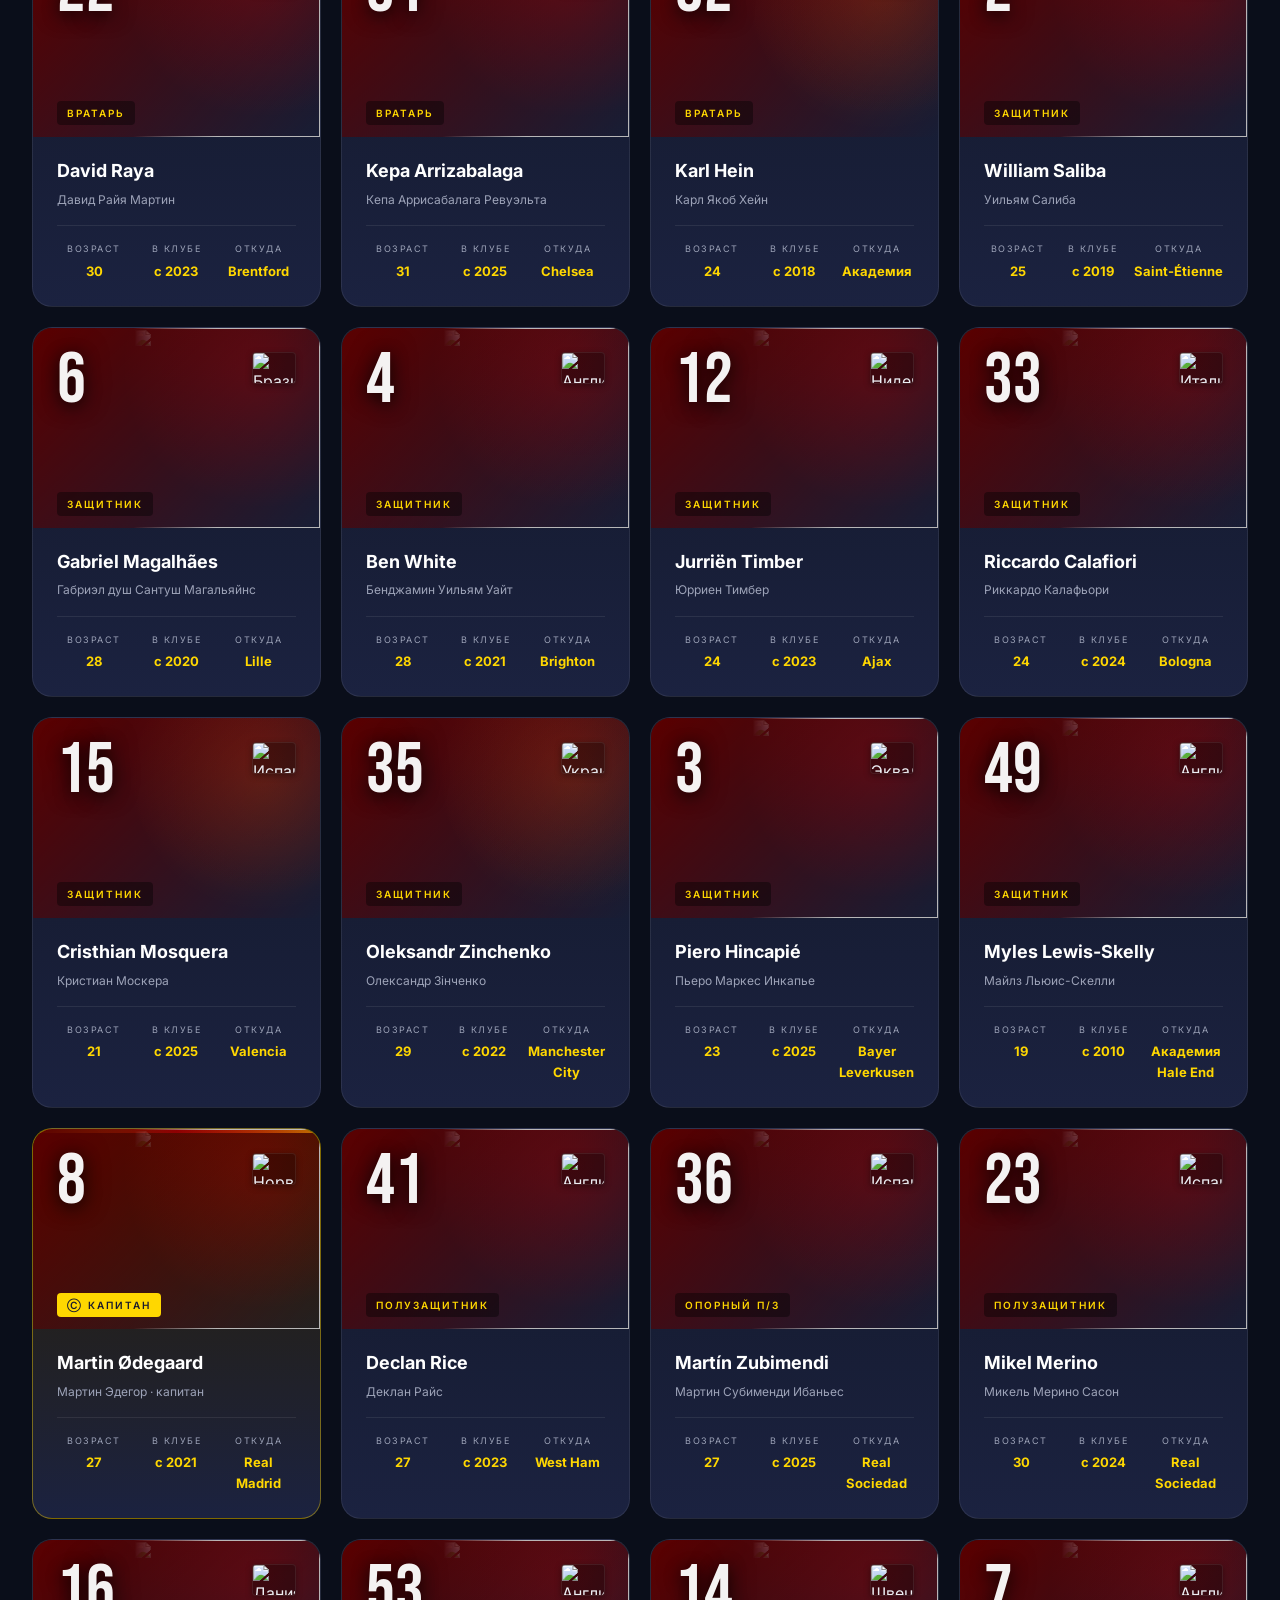
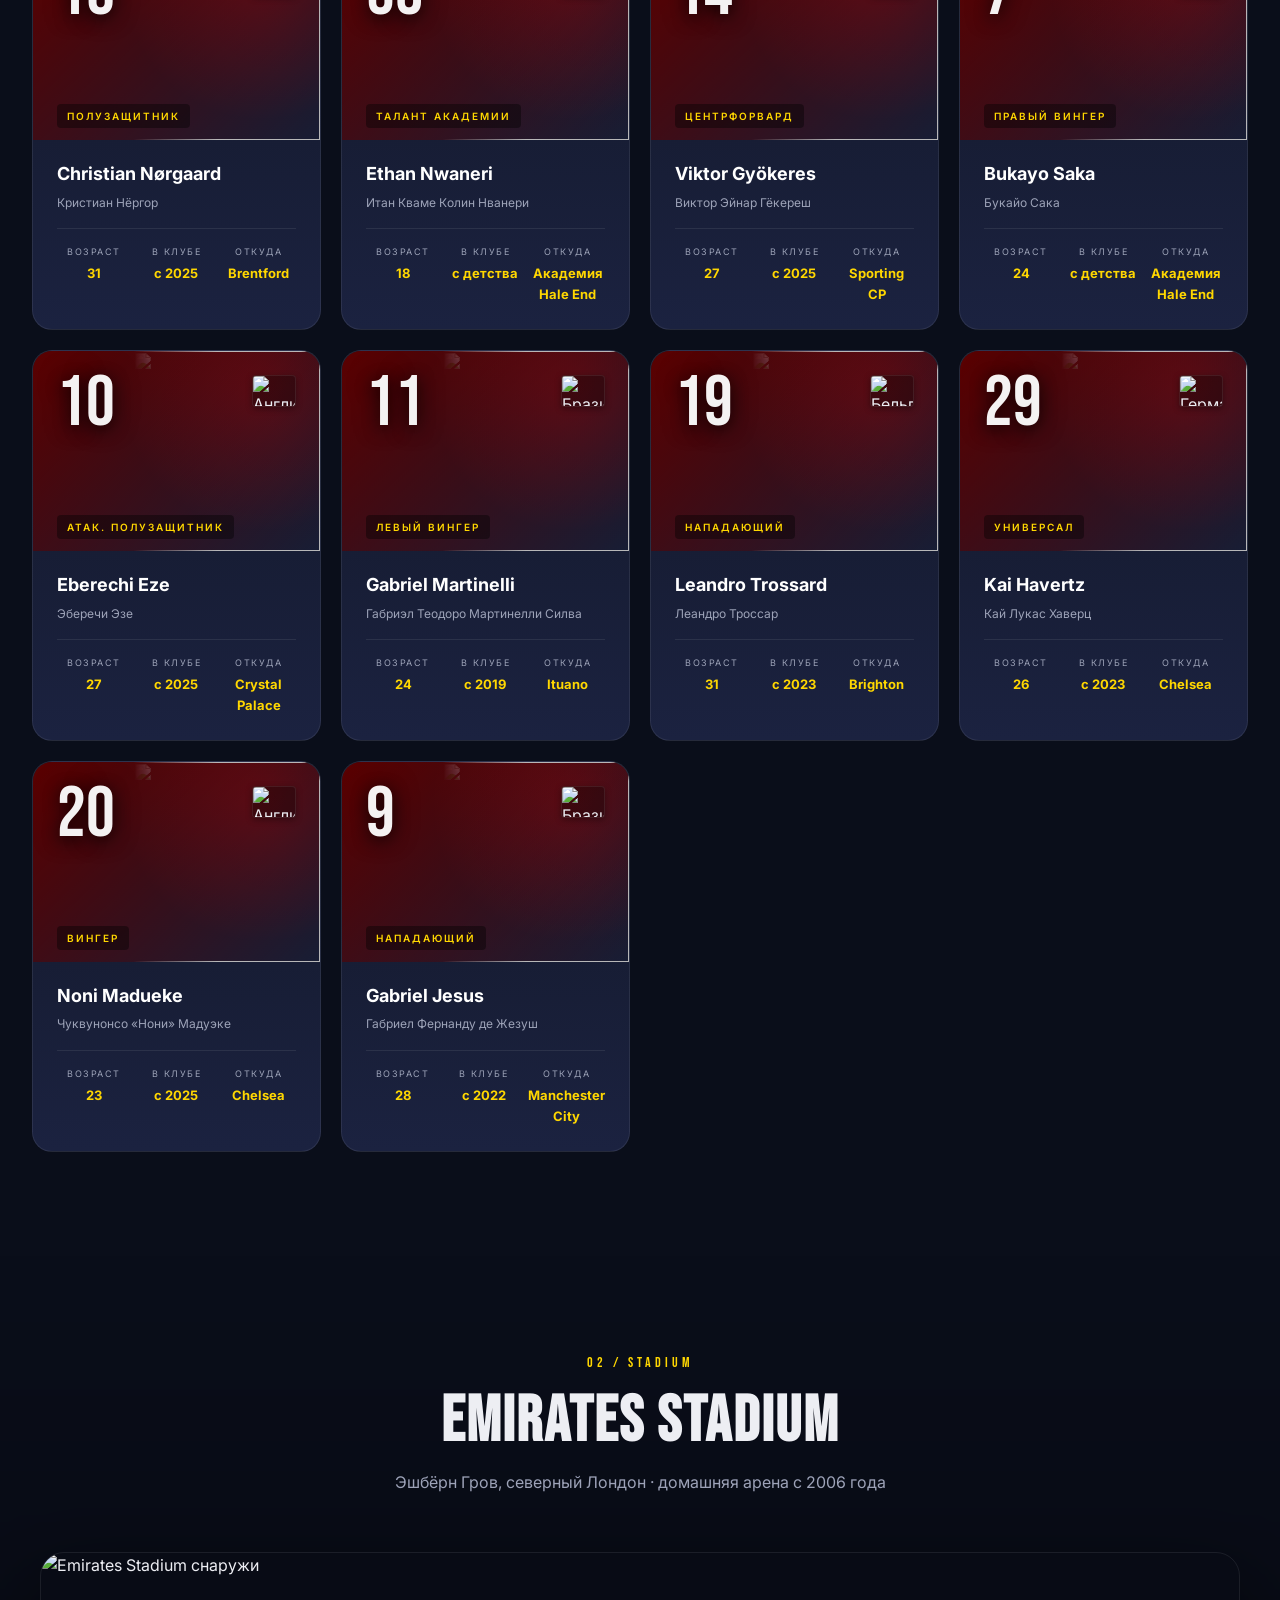
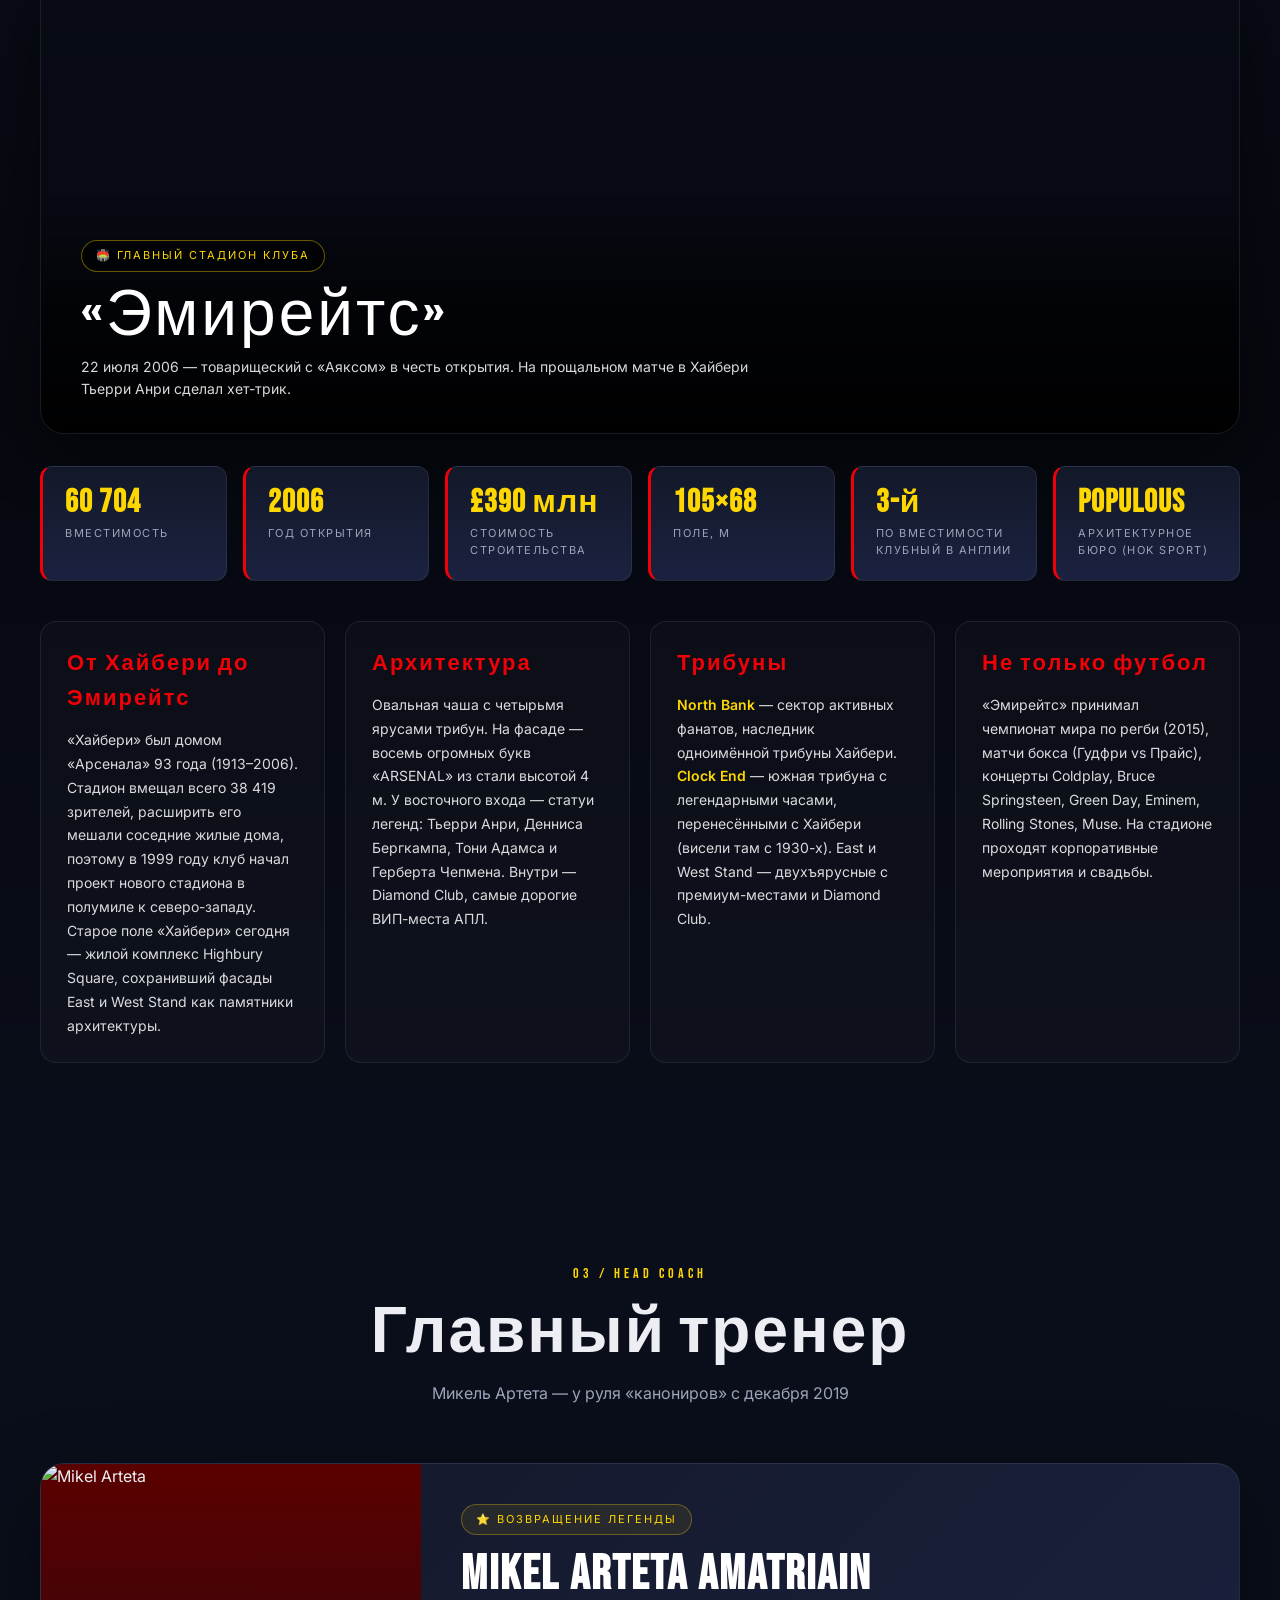
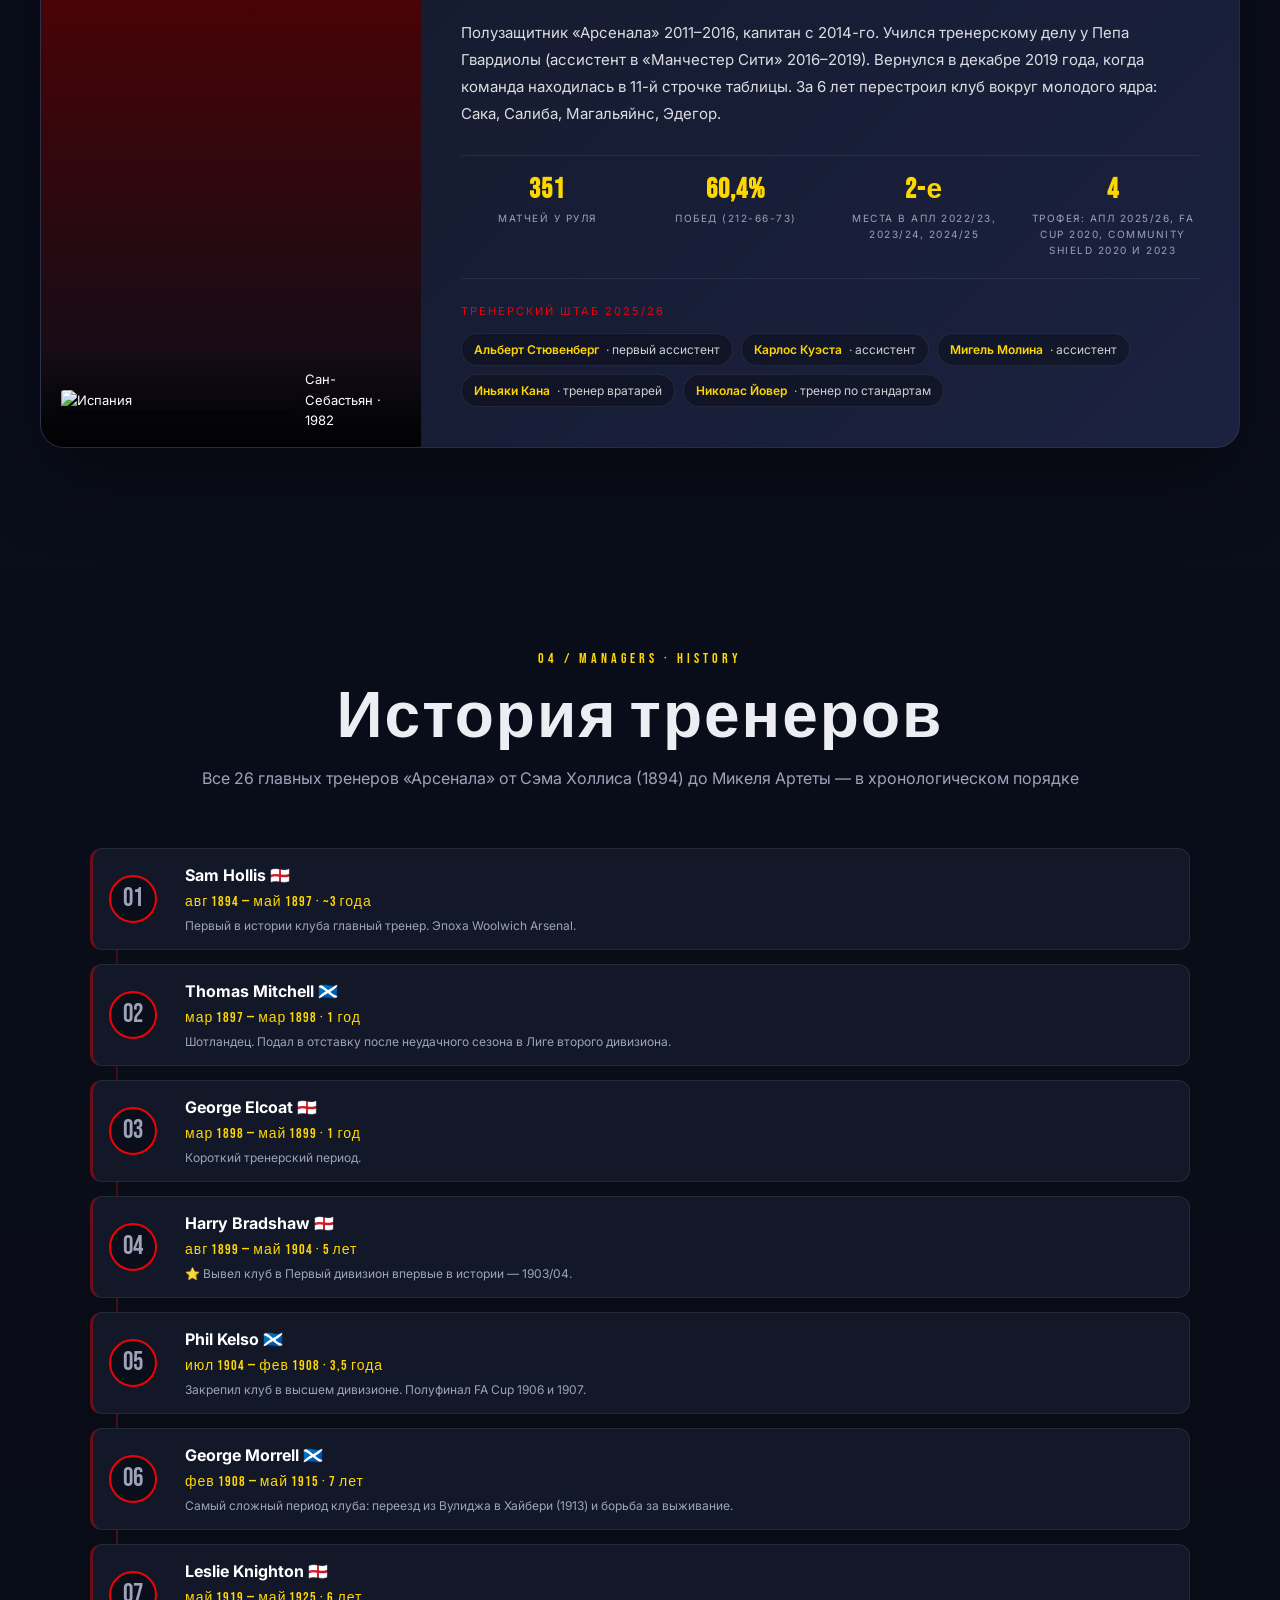
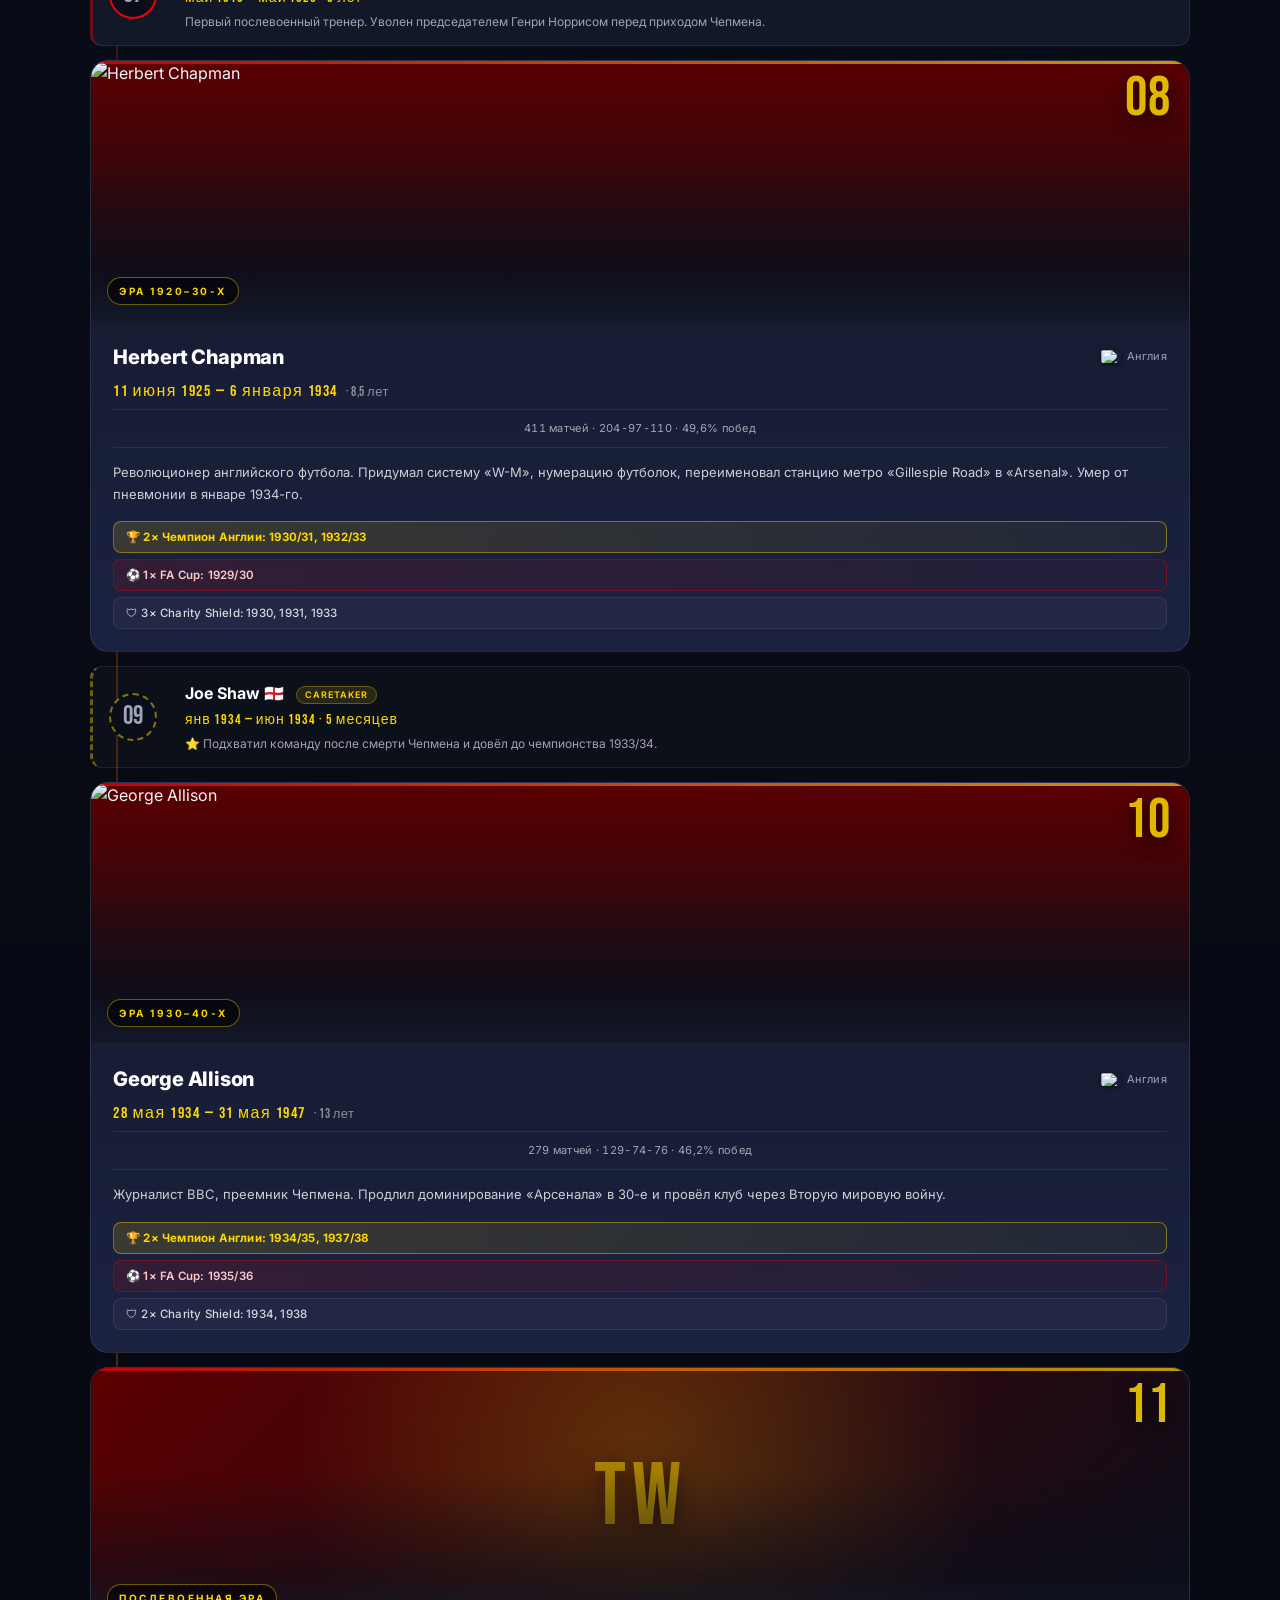
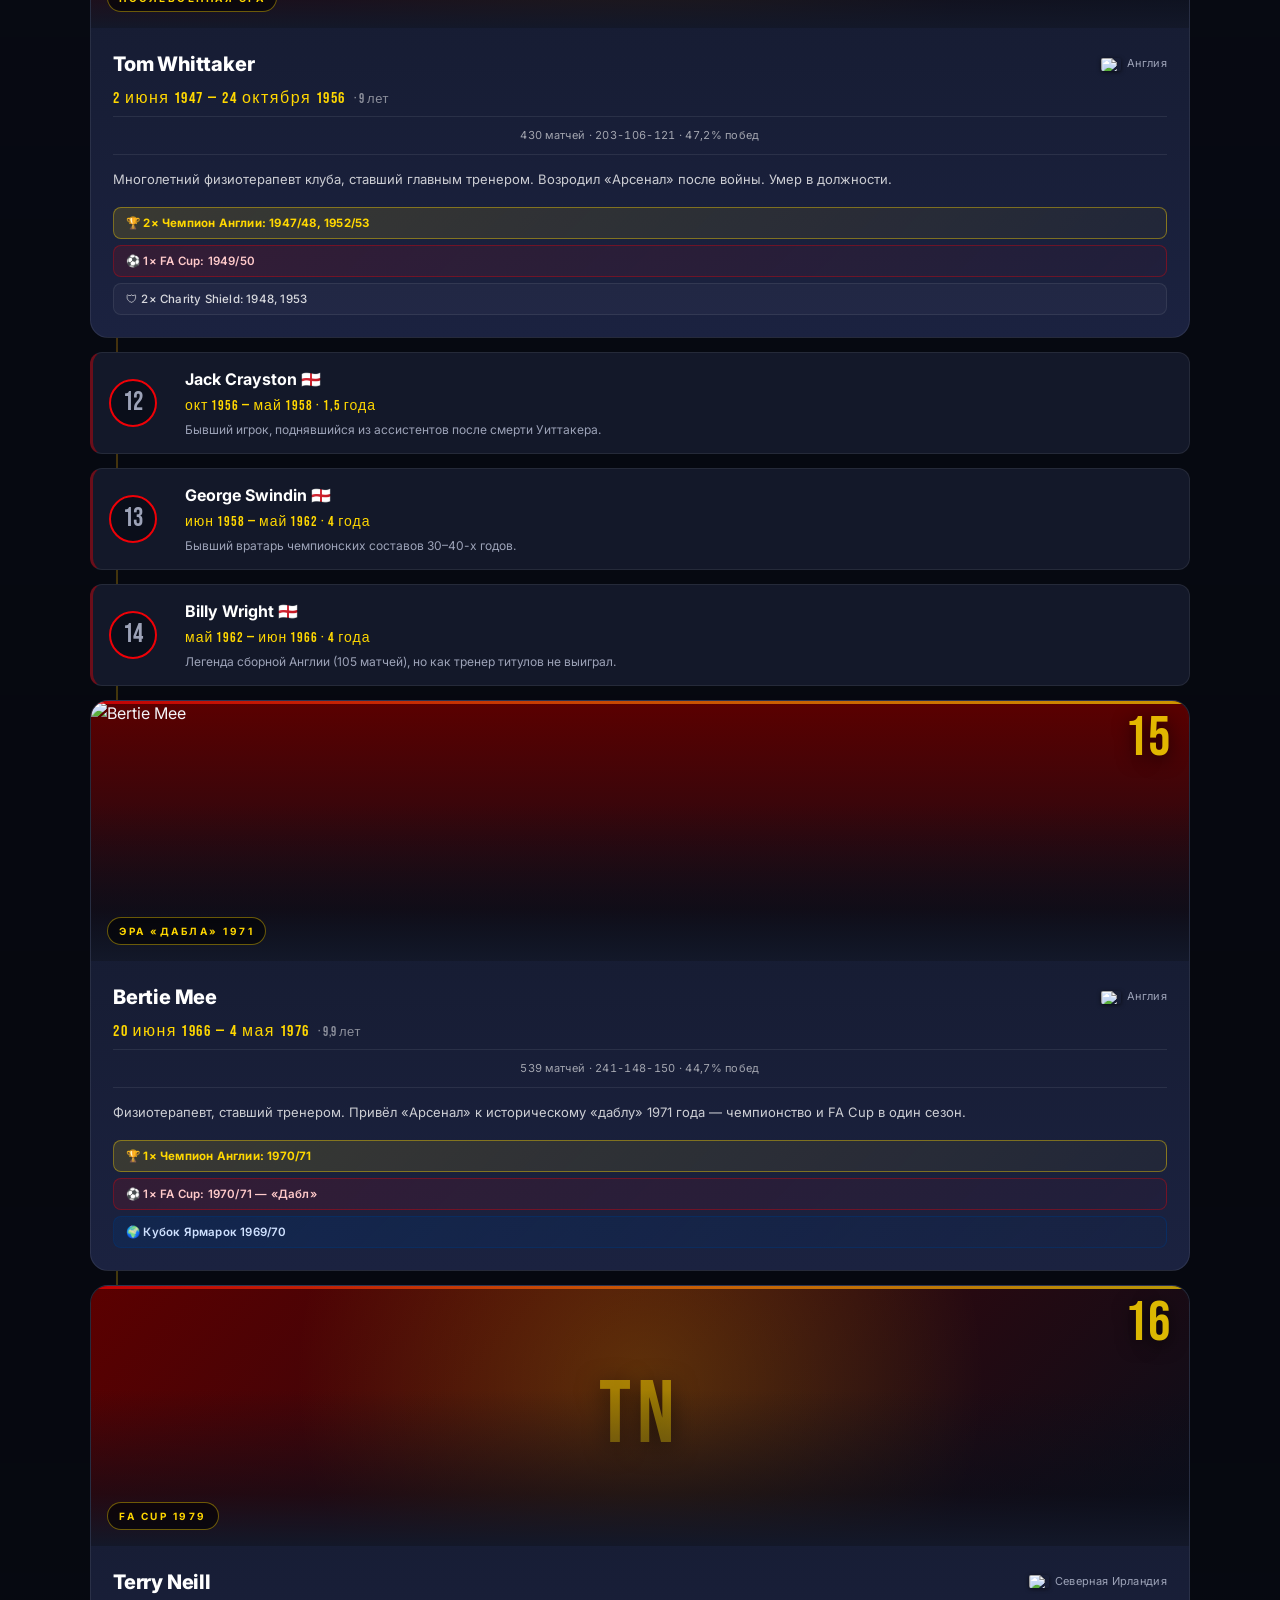
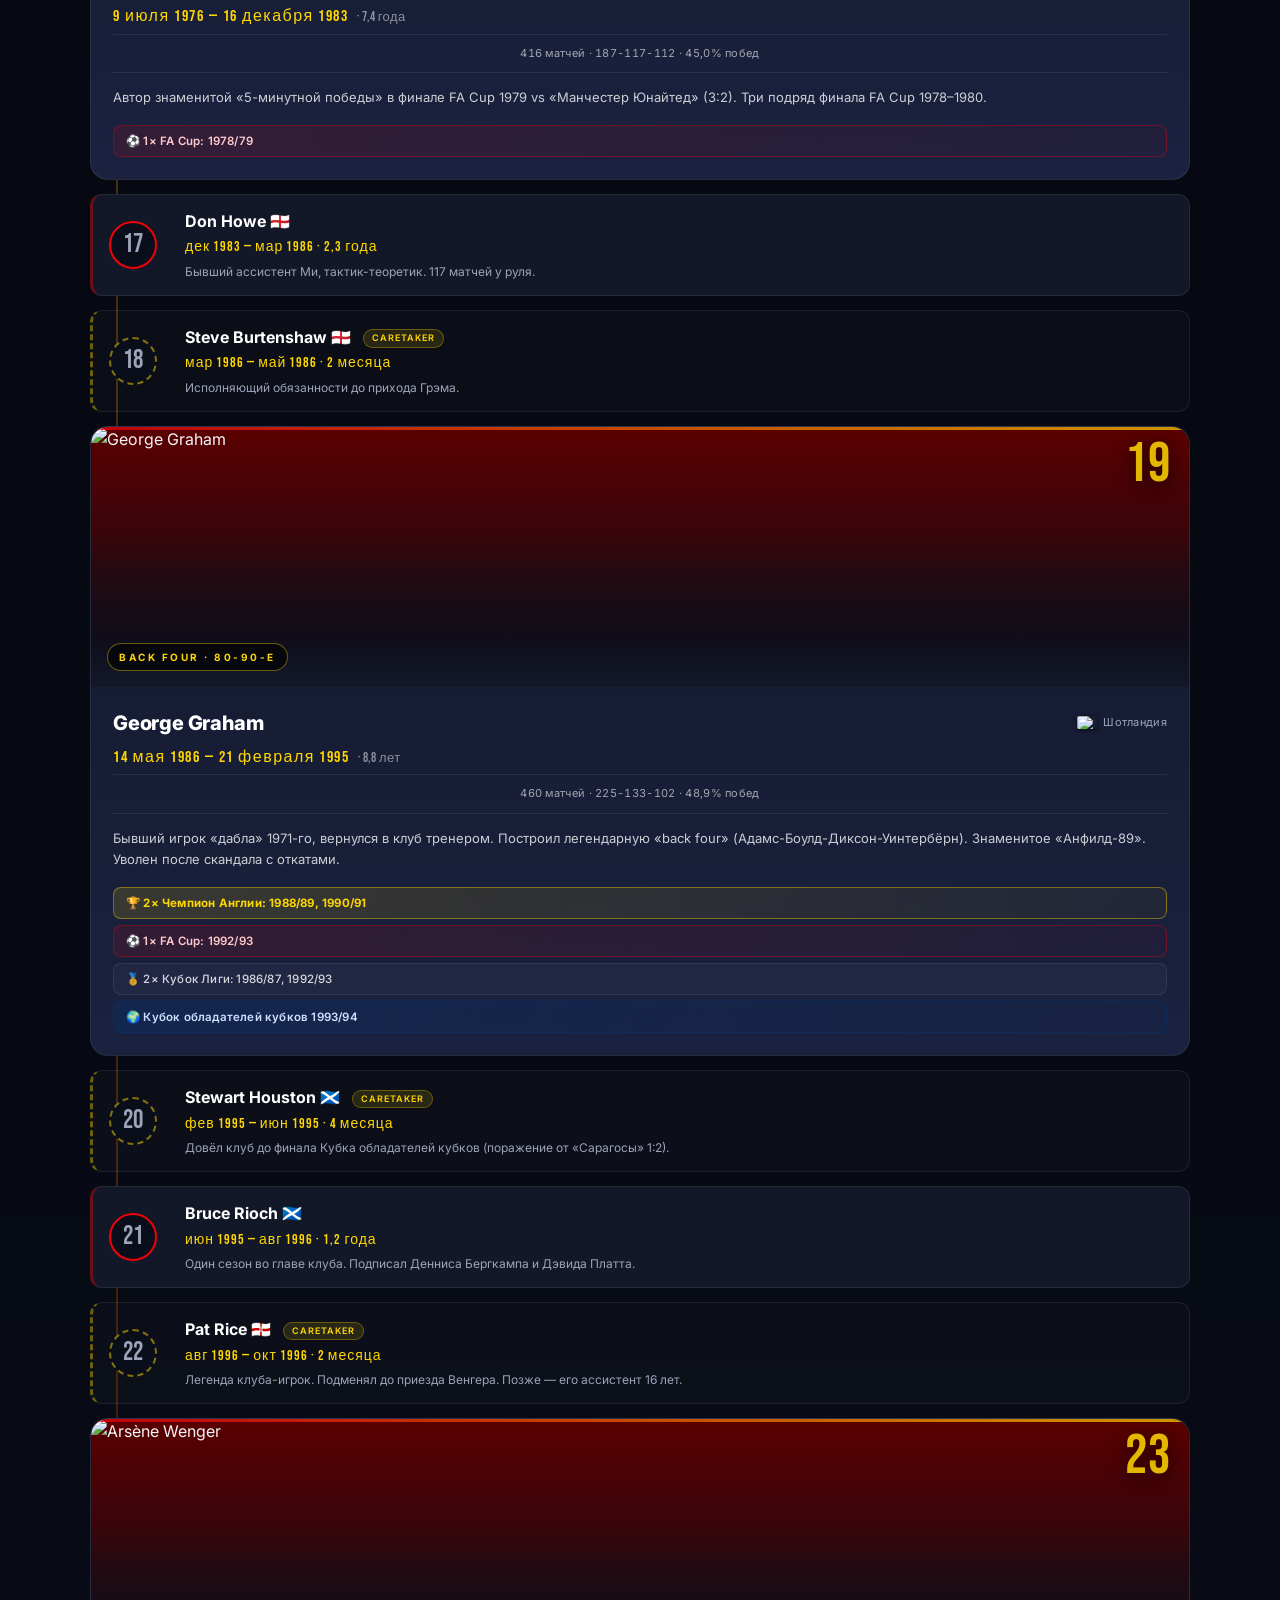
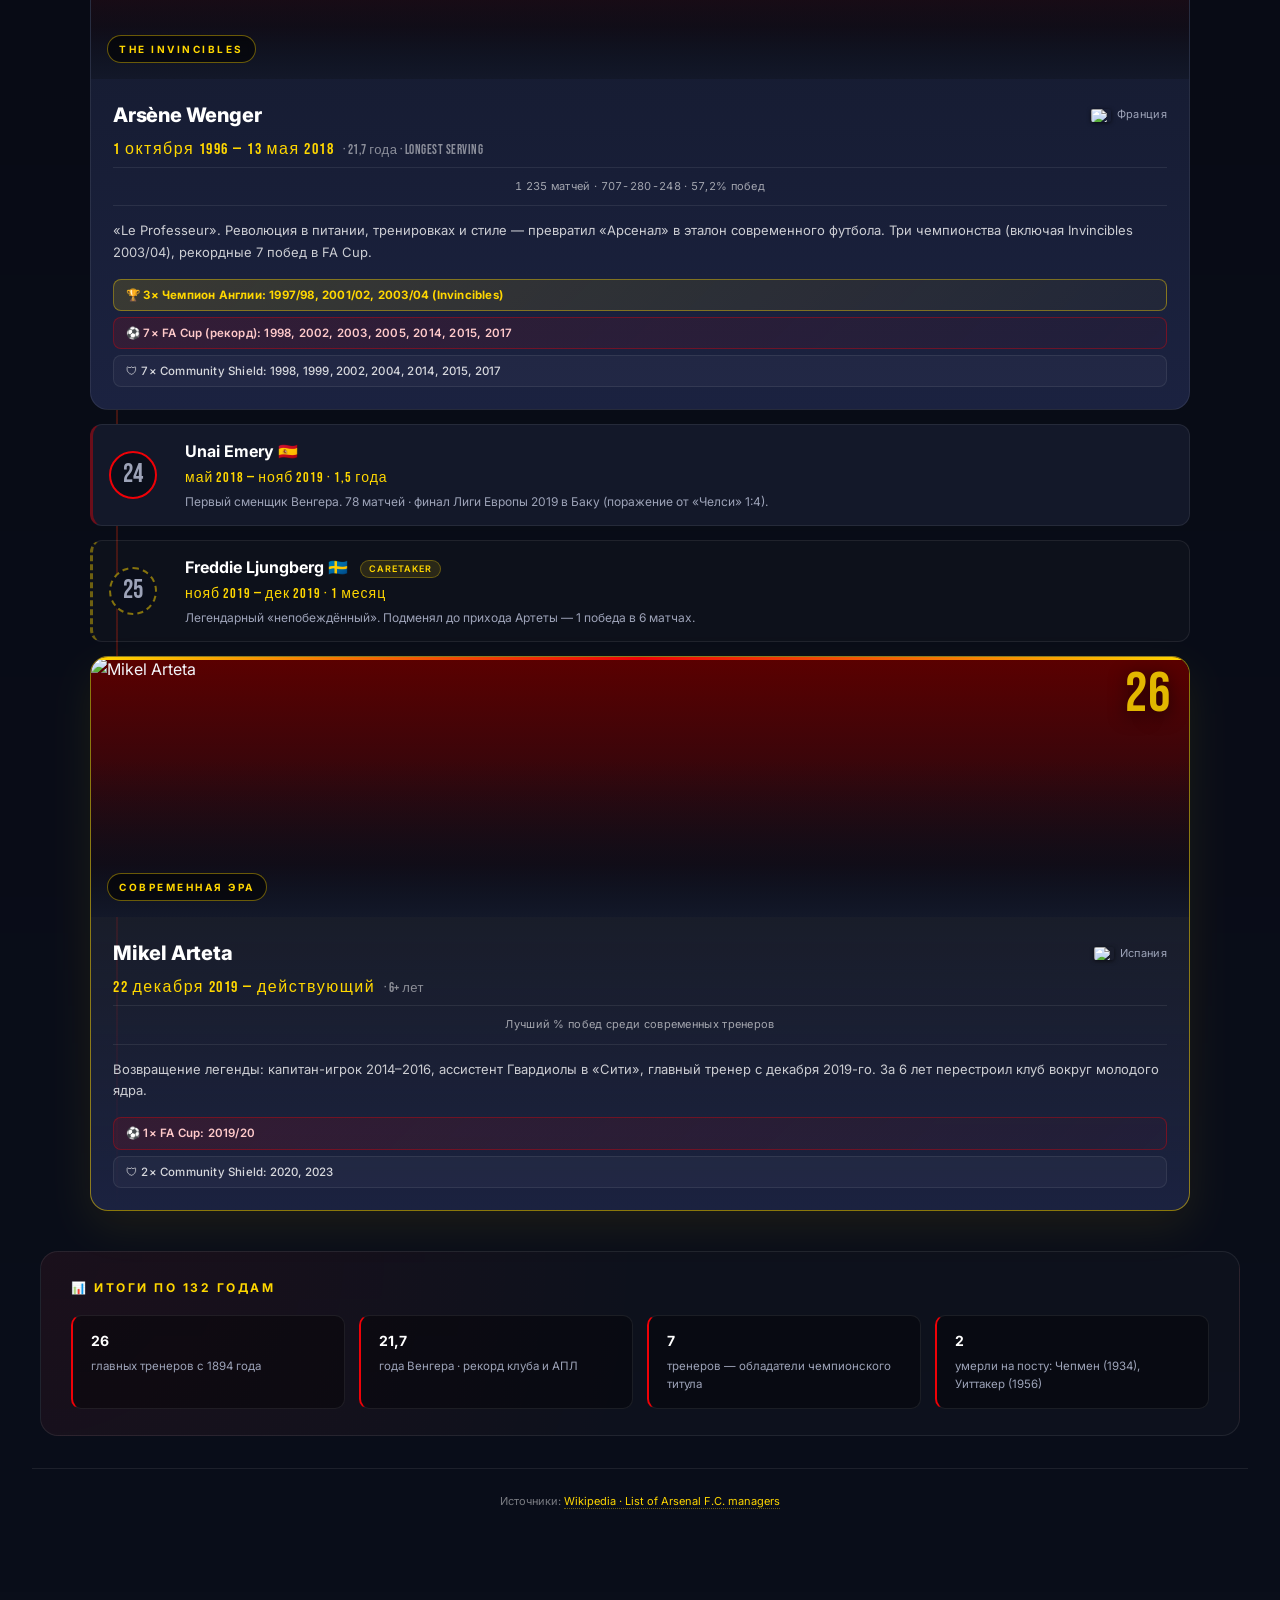
==== commit 882352c0: "Expand managers section to all 26 head coaches chronologically Previously only 8 trophy-winning mana" ====
--- a/index.html
+++ b/index.html
@@ -741,13 +741,77 @@
 <section id="managers" class="section section-dark">
   <div class="section-header">
     <div class="section-tag">04 / MANAGERS · HISTORY</div>
-    <h2 class="section-title">Чемпионские тренеры</h2>
-    <p class="section-sub">7 наставников, приводивших клуб к титулу чемпиона Англии</p>
+    <h2 class="section-title">История тренеров</h2>
+    <p class="section-sub">Все 26 главных тренеров «Арсенала» от Сэма Холлиса (1894) до Микеля Артеты — в хронологическом порядке</p>
   </div>
 
   <div class="managers-timeline">
-    <article class="mgr-card">
-      <div class="mgr-photo"><div class="mgr-num">01</div><div class="mgr-era">Эра 1920–30-х</div><img src="https://upload.wikimedia.org/wikipedia/en/6/67/Herbert_Chapman_1.jpg" alt="Herbert Chapman" loading="lazy"></div>
+
+    <div class="mgr-row">
+      <div class="mgr-row-no">01</div>
+      <div class="mgr-row-main">
+        <div class="mgr-row-name">Sam Hollis 🏴󠁧󠁢󠁥󠁮󠁧󠁿</div>
+        <div class="mgr-row-years">авг 1894 — май 1897 · ~3 года</div>
+        <div class="mgr-row-note">Первый в истории клуба главный тренер. Эпоха Woolwich Arsenal.</div>
+      </div>
+    </div>
+
+    <div class="mgr-row">
+      <div class="mgr-row-no">02</div>
+      <div class="mgr-row-main">
+        <div class="mgr-row-name">Thomas Mitchell 🏴󠁧󠁢󠁳󠁣󠁴󠁿</div>
+        <div class="mgr-row-years">мар 1897 — мар 1898 · 1 год</div>
+        <div class="mgr-row-note">Шотландец. Подал в отставку после неудачного сезона в Лиге второго дивизиона.</div>
+      </div>
+    </div>
+
+    <div class="mgr-row">
+      <div class="mgr-row-no">03</div>
+      <div class="mgr-row-main">
+        <div class="mgr-row-name">George Elcoat 🏴󠁧󠁢󠁥󠁮󠁧󠁿</div>
+        <div class="mgr-row-years">мар 1898 — май 1899 · 1 год</div>
+        <div class="mgr-row-note">Короткий тренерский период.</div>
+      </div>
+    </div>
+
+    <div class="mgr-row">
+      <div class="mgr-row-no">04</div>
+      <div class="mgr-row-main">
+        <div class="mgr-row-name">Harry Bradshaw 🏴󠁧󠁢󠁥󠁮󠁧󠁿</div>
+        <div class="mgr-row-years">авг 1899 — май 1904 · 5 лет</div>
+        <div class="mgr-row-note">⭐ Вывел клуб в Первый дивизион впервые в истории — 1903/04.</div>
+      </div>
+    </div>
+
+    <div class="mgr-row">
+      <div class="mgr-row-no">05</div>
+      <div class="mgr-row-main">
+        <div class="mgr-row-name">Phil Kelso 🏴󠁧󠁢󠁳󠁣󠁴󠁿</div>
+        <div class="mgr-row-years">июл 1904 — фев 1908 · 3,5 года</div>
+        <div class="mgr-row-note">Закрепил клуб в высшем дивизионе. Полуфинал FA Cup 1906 и 1907.</div>
+      </div>
+    </div>
+
+    <div class="mgr-row">
+      <div class="mgr-row-no">06</div>
+      <div class="mgr-row-main">
+        <div class="mgr-row-name">George Morrell 🏴󠁧󠁢󠁳󠁣󠁴󠁿</div>
+        <div class="mgr-row-years">фев 1908 — май 1915 · 7 лет</div>
+        <div class="mgr-row-note">Самый сложный период клуба: переезд из Вулиджа в Хайбери (1913) и борьба за выживание.</div>
+      </div>
+    </div>
+
+    <div class="mgr-row">
+      <div class="mgr-row-no">07</div>
+      <div class="mgr-row-main">
+        <div class="mgr-row-name">Leslie Knighton 🏴󠁧󠁢󠁥󠁮󠁧󠁿</div>
+        <div class="mgr-row-years">май 1919 — май 1925 · 6 лет</div>
+        <div class="mgr-row-note">Первый послевоенный тренер. Уволен председателем Генри Норрисом перед приходом Чепмена.</div>
+      </div>
+    </div>
+
+    <article class="mgr-card mgr-highlight">
+      <div class="mgr-photo"><div class="mgr-num">08</div><div class="mgr-era">Эра 1920–30-х</div><img src="https://upload.wikimedia.org/wikipedia/en/6/67/Herbert_Chapman_1.jpg" alt="Herbert Chapman" loading="lazy"></div>
       <div class="mgr-body">
         <div class="mgr-head">
           <div class="mgr-name">Herbert Chapman</div>
@@ -755,7 +819,7 @@
         </div>
         <div class="mgr-period">11 июня 1925 — 6 января 1934 <span class="mgr-years">· 8,5 лет</span></div>
         <div class="mgr-record">411 матчей · 204-97-110 · 49,6% побед</div>
-        <p class="mgr-bio">Революционер английского футбола. Придумал систему «W-M», нумерацию футболок, переименовал станцию метро «Gillespie Road» в «Arsenal». Умер от пневмонии в январе 1934-го, не доработав сезон, в котором клуб взял третий титул подряд.</p>
+        <p class="mgr-bio">Революционер английского футбола. Придумал систему «W-M», нумерацию футболок, переименовал станцию метро «Gillespie Road» в «Arsenal». Умер от пневмонии в январе 1934-го.</p>
         <div class="mgr-trophies">
           <span class="trophy-pill pill-league">🏆 2× Чемпион Англии: 1930/31, 1932/33</span>
           <span class="trophy-pill pill-fa">⚽ 1× FA Cup: 1929/30</span>
@@ -764,8 +828,17 @@
       </div>
     </article>
 
-    <article class="mgr-card">
-      <div class="mgr-photo"><div class="mgr-num">02</div><div class="mgr-era">Эра 1930–40-х</div><img src="https://upload.wikimedia.org/wikipedia/en/c/c5/George_Frederick_Allison.jpg" alt="George Allison" loading="lazy"></div>
+    <div class="mgr-row mgr-row-caretaker">
+      <div class="mgr-row-no">09</div>
+      <div class="mgr-row-main">
+        <div class="mgr-row-name">Joe Shaw 🏴󠁧󠁢󠁥󠁮󠁧󠁿 <span class="mgr-row-tag">caretaker</span></div>
+        <div class="mgr-row-years">янв 1934 — июн 1934 · 5 месяцев</div>
+        <div class="mgr-row-note">⭐ Подхватил команду после смерти Чепмена и довёл до чемпионства 1933/34.</div>
+      </div>
+    </div>
+
+    <article class="mgr-card mgr-highlight">
+      <div class="mgr-photo"><div class="mgr-num">10</div><div class="mgr-era">Эра 1930–40-х</div><img src="https://upload.wikimedia.org/wikipedia/en/c/c5/George_Frederick_Allison.jpg" alt="George Allison" loading="lazy"></div>
       <div class="mgr-body">
         <div class="mgr-head">
           <div class="mgr-name">George Allison</div>
@@ -773,7 +846,7 @@
         </div>
         <div class="mgr-period">28 мая 1934 — 31 мая 1947 <span class="mgr-years">· 13 лет</span></div>
         <div class="mgr-record">279 матчей · 129-74-76 · 46,2% побед</div>
-        <p class="mgr-bio">Журналист BBC, преемник Чепмена. Продлил доминирование «Арсенала» в 30-е и провёл клуб через Вторую мировую войну, когда официальные матчи не проводились.</p>
+        <p class="mgr-bio">Журналист BBC, преемник Чепмена. Продлил доминирование «Арсенала» в 30-е и провёл клуб через Вторую мировую войну.</p>
         <div class="mgr-trophies">
           <span class="trophy-pill pill-league">🏆 2× Чемпион Англии: 1934/35, 1937/38</span>
           <span class="trophy-pill pill-fa">⚽ 1× FA Cup: 1935/36</span>
@@ -782,8 +855,8 @@
       </div>
     </article>
 
-    <article class="mgr-card">
-      <div class="mgr-photo mgr-photo-empty"><div class="mgr-num">03</div><div class="mgr-era">Послевоенная эра</div>
+    <article class="mgr-card mgr-highlight">
+      <div class="mgr-photo mgr-photo-empty"><div class="mgr-num">11</div><div class="mgr-era">Послевоенная эра</div>
         <div class="mgr-photo-placeholder">TW</div>
       </div>
       <div class="mgr-body">
@@ -793,7 +866,7 @@
         </div>
         <div class="mgr-period">2 июня 1947 — 24 октября 1956 <span class="mgr-years">· 9 лет</span></div>
         <div class="mgr-record">430 матчей · 203-106-121 · 47,2% побед</div>
-        <p class="mgr-bio">Многолетний физиотерапевт клуба, ставший главным тренером. Возродил «Арсенал» сразу после войны и привёл к двум послевоенным титулам. Умер в должности после тяжёлой болезни.</p>
+        <p class="mgr-bio">Многолетний физиотерапевт клуба, ставший главным тренером. Возродил «Арсенал» после войны. Умер в должности.</p>
         <div class="mgr-trophies">
           <span class="trophy-pill pill-league">🏆 2× Чемпион Англии: 1947/48, 1952/53</span>
           <span class="trophy-pill pill-fa">⚽ 1× FA Cup: 1949/50</span>
@@ -802,8 +875,35 @@
       </div>
     </article>
 
-    <article class="mgr-card">
-      <div class="mgr-photo"><div class="mgr-num">04</div><div class="mgr-era">Эра «дабла» 1971</div><img src="https://upload.wikimedia.org/wikipedia/commons/6/63/Bertie_Mee.jpg" alt="Bertie Mee" loading="lazy"></div>
+    <div class="mgr-row">
+      <div class="mgr-row-no">12</div>
+      <div class="mgr-row-main">
+        <div class="mgr-row-name">Jack Crayston 🏴󠁧󠁢󠁥󠁮󠁧󠁿</div>
+        <div class="mgr-row-years">окт 1956 — май 1958 · 1,5 года</div>
+        <div class="mgr-row-note">Бывший игрок, поднявшийся из ассистентов после смерти Уиттакера.</div>
+      </div>
+    </div>
+
+    <div class="mgr-row">
+      <div class="mgr-row-no">13</div>
+      <div class="mgr-row-main">
+        <div class="mgr-row-name">George Swindin 🏴󠁧󠁢󠁥󠁮󠁧󠁿</div>
+        <div class="mgr-row-years">июн 1958 — май 1962 · 4 года</div>
+        <div class="mgr-row-note">Бывший вратарь чемпионских составов 30–40-х годов.</div>
+      </div>
+    </div>
+
+    <div class="mgr-row">
+      <div class="mgr-row-no">14</div>
+      <div class="mgr-row-main">
+        <div class="mgr-row-name">Billy Wright 🏴󠁧󠁢󠁥󠁮󠁧󠁿</div>
+        <div class="mgr-row-years">май 1962 — июн 1966 · 4 года</div>
+        <div class="mgr-row-note">Легенда сборной Англии (105 матчей), но как тренер титулов не выиграл.</div>
+      </div>
+    </div>
+
+    <article class="mgr-card mgr-highlight">
+      <div class="mgr-photo"><div class="mgr-num">15</div><div class="mgr-era">Эра «дабла» 1971</div><img src="https://upload.wikimedia.org/wikipedia/commons/6/63/Bertie_Mee.jpg" alt="Bertie Mee" loading="lazy"></div>
       <div class="mgr-body">
         <div class="mgr-head">
           <div class="mgr-name">Bertie Mee</div>
@@ -811,7 +911,7 @@
         </div>
         <div class="mgr-period">20 июня 1966 — 4 мая 1976 <span class="mgr-years">· 9,9 лет</span></div>
         <div class="mgr-record">539 матчей · 241-148-150 · 44,7% побед</div>
-        <p class="mgr-bio">Физиотерапевт по образованию, ставший тренером. Привёл «Арсенал» к историческому «даблу» 1971 года — чемпионство и FA Cup в один сезон, всего второй раз в XX веке. Перед этим — первый европейский трофей клуба.</p>
+        <p class="mgr-bio">Физиотерапевт, ставший тренером. Привёл «Арсенал» к историческому «даблу» 1971 года — чемпионство и FA Cup в один сезон.</p>
         <div class="mgr-trophies">
           <span class="trophy-pill pill-league">🏆 1× Чемпион Англии: 1970/71</span>
           <span class="trophy-pill pill-fa">⚽ 1× FA Cup: 1970/71 — «Дабл»</span>
@@ -820,8 +920,8 @@
       </div>
     </article>
 
-    <article class="mgr-card">
-      <div class="mgr-photo mgr-photo-empty"><div class="mgr-num">05</div><div class="mgr-era">FA Cup 1979</div>
+    <article class="mgr-card mgr-highlight">
+      <div class="mgr-photo mgr-photo-empty"><div class="mgr-num">16</div><div class="mgr-era">FA Cup 1979</div>
         <div class="mgr-photo-placeholder">TN</div>
       </div>
       <div class="mgr-body">
@@ -831,15 +931,33 @@
         </div>
         <div class="mgr-period">9 июля 1976 — 16 декабря 1983 <span class="mgr-years">· 7,4 года</span></div>
         <div class="mgr-record">416 матчей · 187-117-112 · 45,0% побед</div>
-        <p class="mgr-bio">Без чемпионского титула, но автор знаменитой «5-минутной победы» в финале FA Cup 1979 vs «Манчестер Юнайтед» (3:2 — три гола за последние 5 минут). Также три подряд финала FA Cup 1978–1980.</p>
+        <p class="mgr-bio">Автор знаменитой «5-минутной победы» в финале FA Cup 1979 vs «Манчестер Юнайтед» (3:2). Три подряд финала FA Cup 1978–1980.</p>
         <div class="mgr-trophies">
           <span class="trophy-pill pill-fa">⚽ 1× FA Cup: 1978/79</span>
         </div>
       </div>
     </article>
 
-    <article class="mgr-card">
-      <div class="mgr-photo"><div class="mgr-num">06</div><div class="mgr-era">Back four · 80-90-е</div><img src="https://upload.wikimedia.org/wikipedia/commons/a/a9/George_Graham_%281970%29.png" alt="George Graham" loading="lazy"></div>
+    <div class="mgr-row">
+      <div class="mgr-row-no">17</div>
+      <div class="mgr-row-main">
+        <div class="mgr-row-name">Don Howe 🏴󠁧󠁢󠁥󠁮󠁧󠁿</div>
+        <div class="mgr-row-years">дек 1983 — мар 1986 · 2,3 года</div>
+        <div class="mgr-row-note">Бывший ассистент Ми, тактик-теоретик. 117 матчей у руля.</div>
+      </div>
+    </div>
+
+    <div class="mgr-row mgr-row-caretaker">
+      <div class="mgr-row-no">18</div>
+      <div class="mgr-row-main">
+        <div class="mgr-row-name">Steve Burtenshaw 🏴󠁧󠁢󠁥󠁮󠁧󠁿 <span class="mgr-row-tag">caretaker</span></div>
+        <div class="mgr-row-years">мар 1986 — май 1986 · 2 месяца</div>
+        <div class="mgr-row-note">Исполняющий обязанности до прихода Грэма.</div>
+      </div>
+    </div>
+
+    <article class="mgr-card mgr-highlight">
+      <div class="mgr-photo"><div class="mgr-num">19</div><div class="mgr-era">Back four · 80-90-е</div><img src="https://upload.wikimedia.org/wikipedia/commons/a/a9/George_Graham_%281970%29.png" alt="George Graham" loading="lazy"></div>
       <div class="mgr-body">
         <div class="mgr-head">
           <div class="mgr-name">George Graham</div>
@@ -847,7 +965,7 @@
         </div>
         <div class="mgr-period">14 мая 1986 — 21 февраля 1995 <span class="mgr-years">· 8,8 лет</span></div>
         <div class="mgr-record">460 матчей · 225-133-102 · 48,9% побед</div>
-        <p class="mgr-bio">Бывший игрок «дабла» 1971-го, вернулся в клуб тренером. Построил легендарную «back four» (Адамс-Боулд-Диксон-Уинтербёрн). Знаменитое «Анфилд-89» — гол Майкла Томаса на последней минуте принёс титул. Уволен после скандала с откатами в 1995-м.</p>
+        <p class="mgr-bio">Бывший игрок «дабла» 1971-го, вернулся в клуб тренером. Построил легендарную «back four» (Адамс-Боулд-Диксон-Уинтербёрн). Знаменитое «Анфилд-89». Уволен после скандала с откатами.</p>
         <div class="mgr-trophies">
           <span class="trophy-pill pill-league">🏆 2× Чемпион Англии: 1988/89, 1990/91</span>
           <span class="trophy-pill pill-fa">⚽ 1× FA Cup: 1992/93</span>
@@ -857,8 +975,35 @@
       </div>
     </article>
 
+    <div class="mgr-row mgr-row-caretaker">
+      <div class="mgr-row-no">20</div>
+      <div class="mgr-row-main">
+        <div class="mgr-row-name">Stewart Houston 🏴󠁧󠁢󠁳󠁣󠁴󠁿 <span class="mgr-row-tag">caretaker</span></div>
+        <div class="mgr-row-years">фев 1995 — июн 1995 · 4 месяца</div>
+        <div class="mgr-row-note">Довёл клуб до финала Кубка обладателей кубков (поражение от «Сарагосы» 1:2).</div>
+      </div>
+    </div>
+
+    <div class="mgr-row">
+      <div class="mgr-row-no">21</div>
+      <div class="mgr-row-main">
+        <div class="mgr-row-name">Bruce Rioch 🏴󠁧󠁢󠁳󠁣󠁴󠁿</div>
+        <div class="mgr-row-years">июн 1995 — авг 1996 · 1,2 года</div>
+        <div class="mgr-row-note">Один сезон во главе клуба. Подписал Денниса Бергкампа и Дэвида Платта.</div>
+      </div>
+    </div>
+
+    <div class="mgr-row mgr-row-caretaker">
+      <div class="mgr-row-no">22</div>
+      <div class="mgr-row-main">
+        <div class="mgr-row-name">Pat Rice 🏴󠁧󠁢󠁮󠁩󠁲󠁿 <span class="mgr-row-tag">caretaker</span></div>
+        <div class="mgr-row-years">авг 1996 — окт 1996 · 2 месяца</div>
+        <div class="mgr-row-note">Легенда клуба-игрок. Подменял до приезда Венгера. Позже — его ассистент 16 лет.</div>
+      </div>
+    </div>
+
     <article class="mgr-card mgr-highlight">
-      <div class="mgr-photo"><div class="mgr-num">07</div><div class="mgr-era">The Invincibles</div><img src="https://upload.wikimedia.org/wikipedia/commons/8/87/25th_Laureus_World_Sports_Awards_-_Red_Carpet_-_Ars%C3%A8ne_Wenger_-_240422_192850_%28cropped%29.jpg" alt="Arsène Wenger" loading="lazy"></div>
+      <div class="mgr-photo"><div class="mgr-num">23</div><div class="mgr-era">The Invincibles</div><img src="https://upload.wikimedia.org/wikipedia/commons/8/87/25th_Laureus_World_Sports_Awards_-_Red_Carpet_-_Ars%C3%A8ne_Wenger_-_240422_192850_%28cropped%29.jpg" alt="Arsène Wenger" loading="lazy"></div>
       <div class="mgr-body">
         <div class="mgr-head">
           <div class="mgr-name">Arsène Wenger</div>
@@ -866,7 +1011,7 @@
         </div>
         <div class="mgr-period">1 октября 1996 — 13 мая 2018 <span class="mgr-years">· 21,7 года · longest serving</span></div>
         <div class="mgr-record">1 235 матчей · 707-280-248 · 57,2% побед</div>
-        <p class="mgr-bio">«Le Professeur». Революция в питании, тренировках и стиле — превратил «Арсенал» в эталон современного футбола. Три чемпионства (включая Invincibles 2003/04), рекордные 7 побед в FA Cup. Самый продолжительный тренерский срок в истории клуба и АПЛ.</p>
+        <p class="mgr-bio">«Le Professeur». Революция в питании, тренировках и стиле — превратил «Арсенал» в эталон современного футбола. Три чемпионства (включая Invincibles 2003/04), рекордные 7 побед в FA Cup.</p>
         <div class="mgr-trophies">
           <span class="trophy-pill pill-league">🏆 3× Чемпион Англии: 1997/98, 2001/02, 2003/04 (Invincibles)</span>
           <span class="trophy-pill pill-fa">⚽ 7× FA Cup (рекорд): 1998, 2002, 2003, 2005, 2014, 2015, 2017</span>
@@ -875,45 +1020,56 @@
       </div>
     </article>
 
+    <div class="mgr-row">
+      <div class="mgr-row-no">24</div>
+      <div class="mgr-row-main">
+        <div class="mgr-row-name">Unai Emery 🇪🇸</div>
+        <div class="mgr-row-years">май 2018 — нояб 2019 · 1,5 года</div>
+        <div class="mgr-row-note">Первый сменщик Венгера. 78 матчей · финал Лиги Европы 2019 в Баку (поражение от «Челси» 1:4).</div>
+      </div>
+    </div>
+
+    <div class="mgr-row mgr-row-caretaker">
+      <div class="mgr-row-no">25</div>
+      <div class="mgr-row-main">
+        <div class="mgr-row-name">Freddie Ljungberg 🇸🇪 <span class="mgr-row-tag">caretaker</span></div>
+        <div class="mgr-row-years">нояб 2019 — дек 2019 · 1 месяц</div>
+        <div class="mgr-row-note">Легендарный «непобеждённый». Подменял до прихода Артеты — 1 победа в 6 матчах.</div>
+      </div>
+    </div>
+
     <article class="mgr-card mgr-current">
-      <div class="mgr-photo"><div class="mgr-num">08</div><div class="mgr-era">Современная эра</div><img src="https://upload.wikimedia.org/wikipedia/commons/b/b8/Mikel_Arteta_2021_%28cropped%29.png" alt="Mikel Arteta" loading="lazy"></div>
+      <div class="mgr-photo"><div class="mgr-num">26</div><div class="mgr-era">Современная эра</div><img src="https://upload.wikimedia.org/wikipedia/commons/b/b8/Mikel_Arteta_2021_%28cropped%29.png" alt="Mikel Arteta" loading="lazy"></div>
       <div class="mgr-body">
         <div class="mgr-head">
           <div class="mgr-name">Mikel Arteta</div>
           <div class="mgr-flag"><img src="https://flagcdn.com/w40/es.png" alt="Испания"> Испания</div>
         </div>
         <div class="mgr-period">22 декабря 2019 — действующий <span class="mgr-years">· 6+ лет</span></div>
-        <div class="mgr-record">351 матч · 212-66-73 · 60,4% побед — лучший % в современной эпохе</div>
-        <p class="mgr-bio">Возвращение легенды: капитан-игрок 2014–2016, ассистент Гвардиолы в «Сити», главный тренер с декабря 2019-го. За 6 лет перестроил клуб вокруг молодого ядра. Три подряд вторых места в АПЛ (2022/23, 23/24, 24/25), и наконец — <b>чемпионство 2025/26</b>, первое за 22 года.</p>
+        <div class="mgr-record">Лучший % побед среди современных тренеров</div>
+        <p class="mgr-bio">Возвращение легенды: капитан-игрок 2014–2016, ассистент Гвардиолы в «Сити», главный тренер с декабря 2019-го. За 6 лет перестроил клуб вокруг молодого ядра.</p>
         <div class="mgr-trophies">
-          <span class="trophy-pill pill-league">🏆 1× Чемпион Англии: 2025/26 ⭐</span>
           <span class="trophy-pill pill-fa">⚽ 1× FA Cup: 2019/20</span>
           <span class="trophy-pill">🛡 2× Community Shield: 2020, 2023</span>
         </div>
       </div>
     </article>
+
   </div>
 
   <div class="mgr-extra">
-    <div class="mgr-extra-title">💼 Тренеры без чемпионства, но в истории клуба</div>
+    <div class="mgr-extra-title">📊 Итоги по 132 годам</div>
     <div class="mgr-extra-grid">
-      <div class="mgr-extra-card">
-        <b>Don Howe</b><span>16 дек 1983 — 22 мар 1986 · 117 матчей</span>
-      </div>
-      <div class="mgr-extra-card">
-        <b>Bruce Rioch</b><span>15 июн 1995 — 12 авг 1996 · 47 матчей · приход Бергкампа и Платта</span>
-      </div>
-      <div class="mgr-extra-card">
-        <b>Unai Emery</b><span>23 мая 2018 — 29 нояб 2019 · 78 матчей · финал Лиги Европы 2019</span>
-      </div>
-      <div class="mgr-extra-card">
-        <b>Billy Wright</b><span>1962–1966 · легендарный игрок-капитан Англии, ставший тренером «Арсенала»</span>
-      </div>
-    </div>
-  </div>
-
-  <div class="champions-footer" style="margin-top:32px">Источник статистики: <a href="https://en.wikipedia.org/wiki/List_of_Arsenal_F.C._managers" target="_blank" rel="noopener">Wikipedia · List of Arsenal F.C. managers</a> (статистика по 18 мая 2026)</div>
+      <div class="mgr-extra-card"><b>26</b><span>главных тренеров с 1894 года</span></div>
+      <div class="mgr-extra-card"><b>21,7</b><span>года Венгера · рекорд клуба и АПЛ</span></div>
+      <div class="mgr-extra-card"><b>7</b><span>тренеров — обладатели чемпионского титула</span></div>
+      <div class="mgr-extra-card"><b>2</b><span>умерли на посту: Чепмен (1934), Уиттакер (1956)</span></div>
+    </div>
+  </div>
+
+  <div class="champions-footer" style="margin-top:32px">Источники: <a href="https://en.wikipedia.org/wiki/List_of_Arsenal_F.C._managers" target="_blank" rel="noopener">Wikipedia · List of Arsenal F.C. managers</a></div>
 </section>
+
 
 <!-- RECORDS / FACTS -->
 <section id="records" class="section section-dark">
--- a/styles.css
+++ b/styles.css
@@ -1500,12 +1500,113 @@
 
 /* ===== Managers history ===== */
 .managers-timeline {
-  max-width: 1200px;
+  max-width: 1100px;
   margin: 0 auto;
+  display: flex;
+  flex-direction: column;
+  gap: 14px;
+  position: relative;
+}
+.managers-timeline::before {
+  content: '';
+  position: absolute;
+  left: 26px; top: 8px; bottom: 8px;
+  width: 2px;
+  background: linear-gradient(180deg, var(--red), var(--gold), var(--red));
+  opacity: 0.25;
+  pointer-events: none;
+}
+
+/* Compact row for caretaker/non-champion managers */
+.mgr-row {
+  background: var(--ink-2);
+  border: 1px solid var(--line);
+  border-left: 3px solid rgba(239,1,7,0.4);
+  border-radius: 12px;
+  padding: 14px 20px 14px 16px;
   display: grid;
-  grid-template-columns: repeat(auto-fill, minmax(280px, 1fr));
-  gap: 20px;
-}
+  grid-template-columns: 60px 1fr;
+  gap: 16px;
+  align-items: center;
+  margin-left: 0;
+  transition: all .25s;
+  position: relative;
+  z-index: 1;
+}
+.mgr-row:hover {
+  border-color: rgba(239,1,7,0.4);
+  border-left-color: var(--gold);
+  transform: translateX(4px);
+}
+.mgr-row.mgr-row-caretaker {
+  border-left-style: dashed;
+  border-left-color: rgba(255,215,0,0.4);
+  background: rgba(255,255,255,0.02);
+}
+.mgr-row-no {
+  font-family: 'Bebas Neue', sans-serif;
+  font-size: 26px;
+  color: var(--text-dim);
+  text-align: center;
+  background: var(--ink);
+  border: 2px solid var(--red);
+  border-radius: 50%;
+  width: 48px; height: 48px;
+  line-height: 44px;
+  position: relative;
+}
+.mgr-row-caretaker .mgr-row-no {
+  border-color: rgba(255,215,0,0.5);
+  border-style: dashed;
+}
+.mgr-row-name {
+  font-size: 16px;
+  font-weight: 700;
+  color: #fff;
+  margin-bottom: 2px;
+}
+.mgr-row-tag {
+  display: inline-block;
+  background: rgba(255,215,0,0.12);
+  border: 1px solid rgba(255,215,0,0.3);
+  color: var(--gold);
+  padding: 1px 8px;
+  border-radius: 999px;
+  font-size: 9px;
+  letter-spacing: 1px;
+  font-weight: 600;
+  margin-left: 8px;
+  text-transform: uppercase;
+  vertical-align: middle;
+}
+.mgr-row-years {
+  font-family: 'Bebas Neue', sans-serif;
+  font-size: 14px;
+  color: var(--gold);
+  letter-spacing: 1px;
+  margin-bottom: 4px;
+}
+.mgr-row-note {
+  font-size: 12px;
+  color: var(--text-dim);
+  line-height: 1.5;
+}
+
+.mgr-card {
+  margin-left: 0;
+  position: relative;
+  z-index: 1;
+}
+
+@media (max-width: 700px) {
+  .managers-timeline::before { display: none; }
+  .mgr-row {
+    grid-template-columns: 48px 1fr;
+    padding: 12px 14px;
+  }
+  .mgr-row-no { font-size: 22px; width: 40px; height: 40px; line-height: 36px; }
+}
+
 .mgr-card {
   background: linear-gradient(180deg, var(--ink-2) 0%, var(--ink-3) 100%);
   border: 1px solid var(--line);
